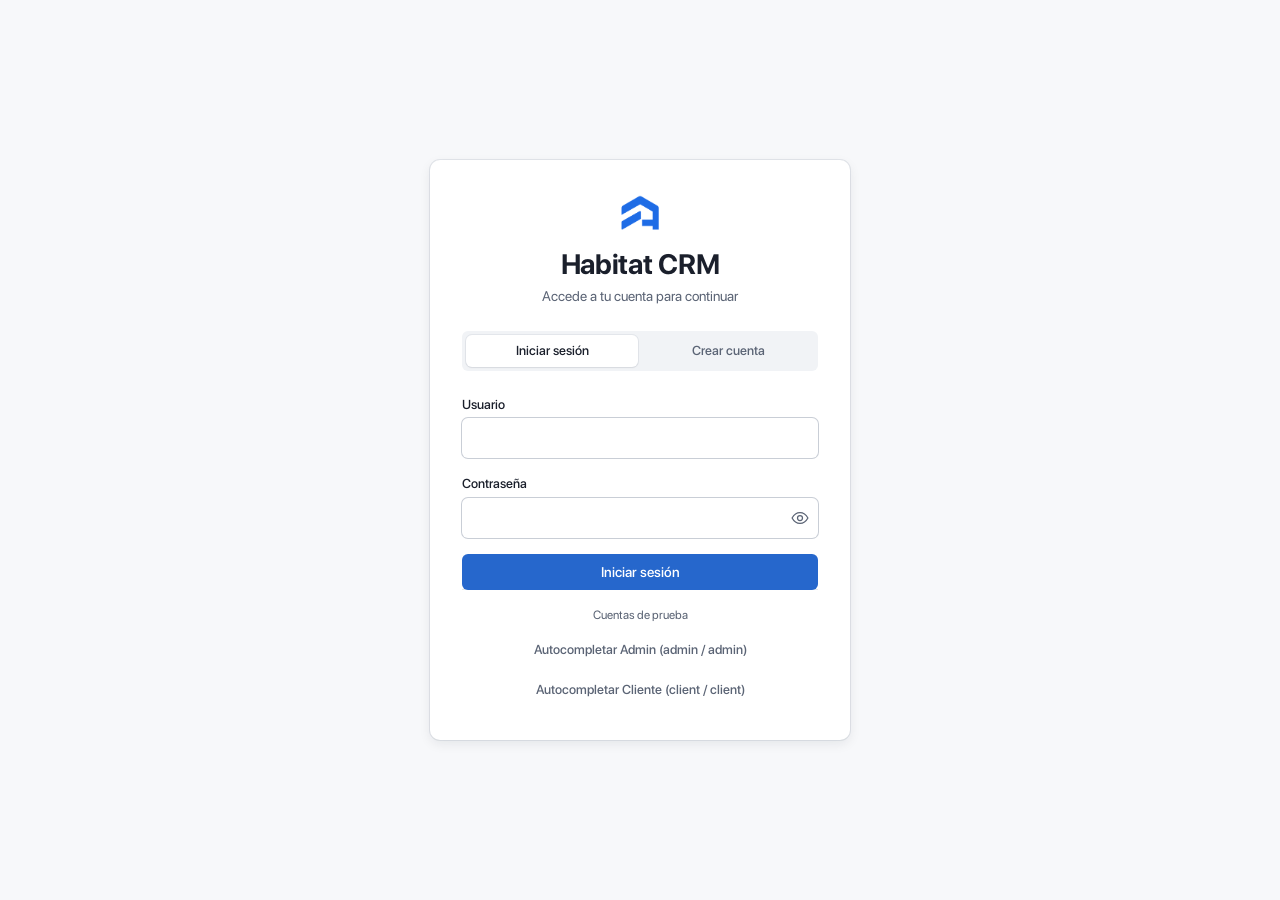
==== index.html @ c94c7318 "Habitat CRM: CRM inmobiliario sin base de datos Aplicación web en HTML, CSS y JavaScript nativos (ES" ====
<!doctype html>
<html lang="es">
<head>
  <meta charset="utf-8">
  <meta name="viewport" content="width=device-width, initial-scale=1, viewport-fit=cover">
  <meta name="description" content="Habitat CRM: catálogo de inmuebles y gestión comercial para la inmobiliaria.">
  <title>Habitat CRM</title>
  <link rel="icon" type="image/png" href="./assets/img/logo.png">
  <link rel="stylesheet" href="./css/variables.css">
  <link rel="stylesheet" href="./css/base.css">
  <link rel="stylesheet" href="./css/components.css">
  <link rel="stylesheet" href="./css/layout.css">
  <script type="module" src="./js/app.js"></script>
</head>
<body>
  <!-- Inline copy of assets/icons/sprite.svg (external <use> references fail on file://). Do not edit here. -->
  <svg class="icon-sprite" aria-hidden="true" focusable="false">
    <!-- SPRITE:START -->
    <symbol id="i-eye" viewBox="0 0 24 24"><path d="M2.5 12S6 5.5 12 5.5 21.5 12 21.5 12 18 18.5 12 18.5 2.5 12 2.5 12Z"/><circle cx="12" cy="12" r="3"/></symbol>
    <symbol id="i-eye-off" viewBox="0 0 24 24"><path d="M10.6 5.6A9.7 9.7 0 0 1 12 5.5c6 0 9.5 6.5 9.5 6.5a17 17 0 0 1-2.7 3.5M6.6 6.6C3.9 8.3 2.5 12 2.5 12s3.5 6.5 9.5 6.5c1.9 0 3.5-.6 4.9-1.5"/><path d="M9.9 9.9a3 3 0 0 0 4.2 4.2"/><path d="M3 3l18 18"/></symbol>
    <symbol id="i-user" viewBox="0 0 24 24"><circle cx="12" cy="8" r="4"/><path d="M4.5 20.5c1.2-3.6 4-5.5 7.5-5.5s6.3 1.9 7.5 5.5"/></symbol>
    <symbol id="i-logout" viewBox="0 0 24 24"><path d="M14 4.5h3.5a2 2 0 0 1 2 2v11a2 2 0 0 1-2 2H14"/><path d="M10 16.5 5.5 12 10 7.5"/><path d="M5.5 12H15"/></symbol>
    <symbol id="i-home" viewBox="0 0 24 24"><path d="M3.5 10.5 12 3.5l8.5 7"/><path d="M5.5 9v11.5h13V9"/><path d="M10 20.5v-6h4v6"/></symbol>
    <symbol id="i-inbox" viewBox="0 0 24 24"><path d="M3.5 13.5 6 5.5h12l2.5 8v5a2 2 0 0 1-2 2h-13a2 2 0 0 1-2-2Z"/><path d="M3.5 13.5H8l1.5 2.5h5l1.5-2.5h4.5"/></symbol>
    <symbol id="i-grid" viewBox="0 0 24 24"><rect x="3.5" y="3.5" width="7" height="7" rx="1.5"/><rect x="13.5" y="3.5" width="7" height="7" rx="1.5"/><rect x="3.5" y="13.5" width="7" height="7" rx="1.5"/><rect x="13.5" y="13.5" width="7" height="7" rx="1.5"/></symbol>
    <symbol id="i-building" viewBox="0 0 24 24"><path d="M4.5 20.5v-15a2 2 0 0 1 2-2h7a2 2 0 0 1 2 2v15"/><path d="M15.5 9.5h2a2 2 0 0 1 2 2v9"/><path d="M3 20.5h18"/><path d="M8 7.5h4M8 11h4M8 14.5h4"/></symbol>
    <symbol id="i-funnel" viewBox="0 0 24 24"><path d="M3.5 4.5h17l-6.5 8v6l-4 2v-8Z"/></symbol>
    <symbol id="i-database" viewBox="0 0 24 24"><ellipse cx="12" cy="5.5" rx="7.5" ry="2.5"/><path d="M4.5 5.5v13c0 1.4 3.4 2.5 7.5 2.5s7.5-1.1 7.5-2.5v-13"/><path d="M4.5 12c0 1.4 3.4 2.5 7.5 2.5s7.5-1.1 7.5-2.5"/></symbol>
    <symbol id="i-search" viewBox="0 0 24 24"><circle cx="11" cy="11" r="6.5"/><path d="m20.5 20.5-4.9-4.9"/></symbol>
    <symbol id="i-close" viewBox="0 0 24 24"><path d="M6 6l12 12M18 6 6 18"/></symbol>
    <symbol id="i-check-circle" viewBox="0 0 24 24"><circle cx="12" cy="12" r="8.5"/><path d="m8.5 12.2 2.4 2.3 4.6-5"/></symbol>
    <symbol id="i-alert-circle" viewBox="0 0 24 24"><circle cx="12" cy="12" r="8.5"/><path d="M12 7.5v5.5"/><path d="M12 16.2v.1"/></symbol>
    <symbol id="i-alert-triangle" viewBox="0 0 24 24"><path d="M10.3 4.3 2.9 17.5a2 2 0 0 0 1.7 3h14.8a2 2 0 0 0 1.7-3L13.7 4.3a2 2 0 0 0-3.4 0Z"/><path d="M12 9.5v4"/><path d="M12 16.8v.1"/></symbol>
    <symbol id="i-info" viewBox="0 0 24 24"><circle cx="12" cy="12" r="8.5"/><path d="M12 11v5"/><path d="M12 7.8v.1"/></symbol>
    <symbol id="i-plus" viewBox="0 0 24 24"><path d="M12 5v14M5 12h14"/></symbol>
    <symbol id="i-edit" viewBox="0 0 24 24"><path d="M15.5 4.5a2.1 2.1 0 0 1 3 3L8 18l-4 1 1-4Z"/><path d="m13.5 6.5 3 3"/></symbol>
    <symbol id="i-trash" viewBox="0 0 24 24"><path d="M4 6.5h16"/><path d="M9 6.5V4.5h6v2"/><path d="M6 6.5l1 13a1.5 1.5 0 0 0 1.5 1.5h7a1.5 1.5 0 0 0 1.5-1.5l1-13"/><path d="M10 10.5v6M14 10.5v6"/></symbol>
    <symbol id="i-more" viewBox="0 0 24 24"><path d="M12 6.2v.1M12 12v.1M12 17.8v.1"/></symbol>
    <symbol id="i-area" viewBox="0 0 24 24"><path d="M4 9V4h5M20 9V4h-5M4 15v5h5M20 15v5h-5"/></symbol>
    <symbol id="i-bed" viewBox="0 0 24 24"><path d="M3 18.5v-12M3 14.5h18v4"/><path d="M21 14.5v-3a2.5 2.5 0 0 0-2.5-2.5H11v5.5"/><circle cx="7" cy="11" r="1.8"/></symbol>
    <symbol id="i-bath" viewBox="0 0 24 24"><path d="M3.5 12h17v2.5a4.5 4.5 0 0 1-4.5 4.5H8a4.5 4.5 0 0 1-4.5-4.5Z"/><path d="M6 12V6a2 2 0 0 1 3.7-1"/><path d="M7 19l-1 1.5M17 19l1 1.5"/></symbol>
    <symbol id="i-car" viewBox="0 0 24 24"><path d="M5 16.5H3.5v-4l2-5a1.5 1.5 0 0 1 1.4-1h10.2a1.5 1.5 0 0 1 1.4 1l2 5v4H19"/><path d="M3.5 12.5h17"/><circle cx="7.5" cy="16.5" r="1.8"/><circle cx="16.5" cy="16.5" r="1.8"/><path d="M9.3 16.5h5.4"/></symbol>
    <symbol id="i-pin" viewBox="0 0 24 24"><path d="M12 21s-6.5-5.6-6.5-11a6.5 6.5 0 0 1 13 0c0 5.4-6.5 11-6.5 11Z"/><circle cx="12" cy="10" r="2.3"/></symbol>
    <symbol id="i-download" viewBox="0 0 24 24"><path d="M12 4v11"/><path d="m7.5 10.5 4.5 4.5 4.5-4.5"/><path d="M4.5 16v2.5a2 2 0 0 0 2 2h11a2 2 0 0 0 2-2V16"/></symbol>
    <symbol id="i-upload" viewBox="0 0 24 24"><path d="M12 15V4"/><path d="M7.5 8.5 12 4l4.5 4.5"/><path d="M4.5 16v2.5a2 2 0 0 0 2 2h11a2 2 0 0 0 2-2V16"/></symbol>
    <symbol id="i-refresh" viewBox="0 0 24 24"><path d="M19.5 12a7.5 7.5 0 1 1-2.2-5.3"/><path d="M19.5 4v4h-4"/></symbol>
    <symbol id="i-chevron-left" viewBox="0 0 24 24"><path d="m14.5 6-6 6 6 6"/></symbol>
    <symbol id="i-chevron-down" viewBox="0 0 24 24"><path d="m6 9.5 6 6 6-6"/></symbol>
    <symbol id="i-heart" viewBox="0 0 24 24"><path d="M12 19.5s-7.5-4.4-7.5-10A4.2 4.2 0 0 1 12 7a4.2 4.2 0 0 1 7.5 2.5c0 5.6-7.5 10-7.5 10Z"/></symbol>
    <symbol id="i-phone" viewBox="0 0 24 24"><path d="M5 4.5h3.5l1.5 4-2 1.5a10 10 0 0 0 6 6l1.5-2 4 1.5V19a1.5 1.5 0 0 1-1.6 1.5A15.5 15.5 0 0 1 3.5 6.1 1.5 1.5 0 0 1 5 4.5Z"/></symbol>
    <symbol id="i-mail" viewBox="0 0 24 24"><rect x="3.5" y="5.5" width="17" height="13" rx="2"/><path d="m4 7 8 6 8-6"/></symbol>
    <symbol id="i-note" viewBox="0 0 24 24"><path d="M6.5 3.5h8l4 4v11a2 2 0 0 1-2 2h-10a2 2 0 0 1-2-2v-13a2 2 0 0 1 2-2Z"/><path d="M14.5 3.5v4h4"/><path d="M8.5 12.5h7M8.5 16h5"/></symbol>
    <symbol id="i-sparkle" viewBox="0 0 24 24"><path d="M12 3.5v4M12 16.5v4M3.5 12h4M16.5 12h4M6 6l2.5 2.5M15.5 15.5 18 18M18 6l-2.5 2.5M8.5 15.5 6 18"/></symbol>
    <!-- SPRITE:END -->
  </svg>

  <!-- Shown only if JavaScript modules could not start (e.g. opened by double-click in Chrome) -->
  <div id="boot-notice" class="boot-notice">
    <section class="card boot-notice__card" aria-labelledby="boot-title">
      <img src="./assets/img/logo.png" alt="" width="48" height="44" class="auth-card__logo">
      <h1 id="boot-title">No pudimos iniciar Habitat CRM</h1>
      <p class="text-muted">Abriste el archivo directamente y tu navegador (Chrome, Edge o Brave) bloquea los módulos de JavaScript en ese modo.</p>
      <p>Para usar la aplicación:</p>
      <ol>
        <li>Abre una terminal en la carpeta del proyecto.</li>
        <li>Ejecuta <code>python3 -m http.server 8000</code></li>
        <li>Entra a <code>http://localhost:8000</code></li>
      </ol>
      <p class="text-sm text-muted">También puedes abrir <code>index.html</code> con Firefox.</p>
    </section>
  </div>
  <noscript>
    <p class="container">Habitat CRM necesita JavaScript activado para funcionar.</p>
  </noscript>

  <div id="toast-region" class="toast-region" aria-live="polite" aria-relevant="additions"></div>

  <!-- ===================================================== LOGIN -->
  <main id="view-login" class="view view-login" hidden>
    <section class="card auth-card" aria-labelledby="login-title">
      <header class="auth-card__header">
        <img src="./assets/img/logo.png" alt="" width="48" height="44" class="auth-card__logo">
        <div>
          <h1 id="login-title" class="page__title" tabindex="-1">Habitat CRM</h1>
          <p class="page__subtitle">Accede a tu cuenta para continuar</p>
        </div>
      </header>

      <div class="tabs" role="tablist" aria-label="Acceso">
        <button type="button" class="tab" role="tab" id="tab-login" aria-controls="panel-login" aria-selected="true">Iniciar sesión</button>
        <button type="button" class="tab" role="tab" id="tab-register" aria-controls="panel-register" aria-selected="false" tabindex="-1">Crear cuenta</button>
      </div>

      <div id="panel-login" role="tabpanel" aria-labelledby="tab-login">
        <form id="login-form" class="auth-form" novalidate>
          <div id="login-error" class="alert alert--danger" role="alert"></div>
          <div class="field">
            <label class="field__label" for="login-username">Usuario</label>
            <input class="field__control" id="login-username" name="username" type="text" autocomplete="username" autocapitalize="none" spellcheck="false" aria-describedby="login-username-error">
            <span class="field__error" id="login-username-error"></span>
          </div>
          <div class="field">
            <label class="field__label" for="login-password">Contraseña</label>
            <div class="field__affix field__affix--suffix">
              <input class="field__control" id="login-password" name="password" type="password" autocomplete="current-password" aria-describedby="login-password-error">
              <span class="field__suffix">
                <button type="button" class="btn btn--ghost btn--icon" id="toggle-password" aria-label="Mostrar contraseña" aria-pressed="false" aria-controls="login-password">
                  <svg class="icon" aria-hidden="true"><use href="#i-eye"></use></svg>
                </button>
              </span>
            </div>
            <span class="field__error" id="login-password-error"></span>
          </div>
          <button type="submit" class="btn btn--primary btn--block">Iniciar sesión</button>
        </form>

        <div class="auth-demo">
          <p class="auth-demo__label">Cuentas de prueba</p>
          <div class="auth-demo__buttons">
            <button type="button" class="btn btn--ghost" data-demo-user="admin">Autocompletar Admin (admin / admin)</button>
            <button type="button" class="btn btn--ghost" data-demo-user="client">Autocompletar Cliente (client / client)</button>
          </div>
        </div>
      </div>

      <div id="panel-register" role="tabpanel" aria-labelledby="tab-register" hidden>
        <form id="register-form" class="auth-form" novalidate>
          <div id="register-error" class="alert alert--danger" role="alert"></div>
          <div class="field">
            <label class="field__label" for="register-name">Nombre completo</label>
            <input class="field__control" id="register-name" name="name" type="text" autocomplete="name" aria-describedby="register-name-error">
            <span class="field__error" id="register-name-error"></span>
          </div>
          <div class="field">
            <label class="field__label" for="register-username">Usuario</label>
            <input class="field__control" id="register-username" name="username" type="text" autocomplete="username" autocapitalize="none" spellcheck="false" aria-describedby="register-username-help register-username-error">
            <span class="field__help" id="register-username-help">Letras, números, punto o guion. Lo usarás para entrar.</span>
            <span class="field__error" id="register-username-error"></span>
          </div>
          <div class="field">
            <label class="field__label" for="register-email">Correo electrónico</label>
            <input class="field__control" id="register-email" name="email" type="email" autocomplete="email" inputmode="email" aria-describedby="register-email-error">
            <span class="field__error" id="register-email-error"></span>
          </div>
          <div class="field">
            <label class="field__label" for="register-phone">Teléfono <span class="field__optional">(opcional)</span></label>
            <input class="field__control" id="register-phone" name="phone" type="tel" autocomplete="tel" inputmode="tel" aria-describedby="register-phone-error">
            <span class="field__error" id="register-phone-error"></span>
          </div>
          <div class="form-grid form-grid--2">
            <div class="field">
              <label class="field__label" for="register-password">Contraseña</label>
              <input class="field__control" id="register-password" name="password" type="password" autocomplete="new-password" aria-describedby="register-password-error">
              <span class="field__error" id="register-password-error"></span>
            </div>
            <div class="field">
              <label class="field__label" for="register-confirm">Confirmar contraseña</label>
              <input class="field__control" id="register-confirm" name="confirmPassword" type="password" autocomplete="new-password" aria-describedby="register-confirm-error">
              <span class="field__error" id="register-confirm-error"></span>
            </div>
          </div>
          <button type="submit" class="btn btn--primary btn--block">Crear cuenta</button>
        </form>
      </div>
    </section>
  </main>

  <!-- ===================================================== CLIENT -->
  <div id="view-client" class="view has-bottom-nav has-bottom-nav--client" hidden>
    <header class="app-header">
      <div class="container app-header__inner">
        <a class="brand" href="#/catalogo" aria-label="Habitat CRM, ir al catálogo">
          <img src="./assets/img/logo.png" alt="" width="28" height="26" class="brand__logo">
          <span>Habitat CRM</span>
        </a>
        <nav class="nav-links" aria-label="Principal">
          <a class="nav-link" href="#/catalogo" data-route="catalogo">
            <svg class="icon" aria-hidden="true"><use href="#i-home"></use></svg>Catálogo
          </a>
          <a class="nav-link" href="#/consultas" data-route="consultas">
            <svg class="icon" aria-hidden="true"><use href="#i-inbox"></use></svg>Mis consultas
          </a>
        </nav>
        <span class="app-header__spacer"></span>
        <div class="user-chip">
          <span class="avatar" data-bind="user-avatar" aria-hidden="true"></span>
          <span class="user-chip__text">
            <span class="user-chip__name" data-bind="user-name"></span>
            <span class="user-chip__role" data-bind="user-role"></span>
          </span>
        </div>
        <button type="button" class="btn btn--secondary btn--icon logout-btn" data-action="logout" aria-label="Cerrar sesión">
          <svg class="icon" aria-hidden="true"><use href="#i-logout"></use></svg>
          <span class="logout-btn__label">Cerrar sesión</span>
        </button>
      </div>
    </header>

    <main class="container">
      <section class="page" data-section="catalogo" aria-labelledby="client-catalog-title">
        <header class="page__header">
          <div>
            <h1 id="client-catalog-title" class="page__title" tabindex="-1">Encuentra tu próximo hogar</h1>
            <p class="page__subtitle">Casas, apartamentos y locales en venta y arriendo</p>
          </div>
        </header>
        <div id="client-catalog-root"></div>
      </section>
      <section class="page" data-section="consultas" aria-labelledby="client-inquiries-title" hidden>
        <header class="page__header">
          <div>
            <h1 id="client-inquiries-title" class="page__title" tabindex="-1">Mis consultas</h1>
            <p class="page__subtitle">Inmuebles por los que preguntaste y su estado</p>
          </div>
        </header>
        <div id="client-inquiries-root"></div>
      </section>
    </main>

    <nav class="bottom-nav bottom-nav--client" aria-label="Principal (móvil)">
      <a class="bottom-nav__link" href="#/catalogo" data-route="catalogo">
        <svg class="icon" aria-hidden="true"><use href="#i-home"></use></svg>Catálogo
      </a>
      <a class="bottom-nav__link" href="#/consultas" data-route="consultas">
        <svg class="icon" aria-hidden="true"><use href="#i-inbox"></use></svg>Mis consultas
      </a>
    </nav>
  </div>

  <!-- ===================================================== ADVISOR / ADMIN -->
  <div id="view-admin" class="view admin-layout" hidden>
    <aside class="sidebar" aria-label="Menú del asesor">
      <a class="brand" href="#/resumen">
        <img src="./assets/img/logo.png" alt="" width="28" height="26" class="brand__logo">
        <span>Habitat CRM</span>
      </a>
      <nav class="sidebar__nav" aria-label="Principal">
        <a class="nav-link" href="#/resumen" data-route="resumen"><svg class="icon" aria-hidden="true"><use href="#i-grid"></use></svg>Resumen</a>
        <a class="nav-link" href="#/propiedades" data-route="propiedades"><svg class="icon" aria-hidden="true"><use href="#i-building"></use></svg>Propiedades</a>
        <a class="nav-link" href="#/leads" data-route="leads"><svg class="icon" aria-hidden="true"><use href="#i-funnel"></use></svg>Leads</a>
        <a class="nav-link" href="#/datos" data-route="datos"><svg class="icon" aria-hidden="true"><use href="#i-database"></use></svg>Datos</a>
      </nav>
      <div class="sidebar__footer">
        <div class="user-chip">
          <span class="avatar" data-bind="user-avatar" aria-hidden="true"></span>
          <span class="user-chip__text">
            <span class="user-chip__name" data-bind="user-name"></span>
            <span class="user-chip__role" data-bind="user-role"></span>
          </span>
        </div>
        <button type="button" class="btn btn--ghost logout-btn" data-action="logout">
          <svg class="icon" aria-hidden="true"><use href="#i-logout"></use></svg>
          <span class="logout-btn__label">Cerrar sesión</span>
        </button>
      </div>
    </aside>

    <div class="has-bottom-nav">
      <header class="app-header app-header--mobile">
        <div class="container app-header__inner">
          <a class="brand" href="#/resumen">
            <img src="./assets/img/logo.png" alt="" width="28" height="26" class="brand__logo">
            <span>Habitat CRM</span>
          </a>
          <span class="app-header__spacer"></span>
          <div class="user-chip">
            <span class="avatar" data-bind="user-avatar" aria-hidden="true"></span>
            <span class="user-chip__text">
              <span class="user-chip__name" data-bind="user-name"></span>
              <span class="user-chip__role" data-bind="user-role"></span>
            </span>
          </div>
          <button type="button" class="btn btn--secondary btn--icon logout-btn" data-action="logout" aria-label="Cerrar sesión">
            <svg class="icon" aria-hidden="true"><use href="#i-logout"></use></svg>
            <span class="logout-btn__label">Cerrar sesión</span>
          </button>
        </div>
      </header>

      <main class="container">
        <section class="page" data-section="resumen" aria-labelledby="admin-summary-title">
          <header class="page__header">
            <div>
              <h1 id="admin-summary-title" class="page__title" tabindex="-1">Resumen</h1>
              <p class="page__subtitle">Indicadores calculados con los datos actuales</p>
            </div>
          </header>
          <div id="admin-summary-root"></div>
        </section>
        <section class="page" data-section="propiedades" aria-labelledby="admin-properties-title" hidden>
          <header class="page__header">
            <div>
              <h1 id="admin-properties-title" class="page__title" tabindex="-1">Propiedades</h1>
              <p class="page__subtitle">Inventario publicado en el catálogo</p>
            </div>
          </header>
          <div id="admin-properties-root"></div>
        </section>
        <section class="page" data-section="leads" aria-labelledby="admin-leads-title" hidden>
          <header class="page__header">
            <div>
              <h1 id="admin-leads-title" class="page__title" tabindex="-1">Leads</h1>
              <p class="page__subtitle">Embudo comercial por etapa</p>
            </div>
          </header>
          <div id="admin-leads-root"></div>
        </section>
        <section class="page" data-section="datos" aria-labelledby="admin-data-title" hidden>
          <header class="page__header">
            <div>
              <h1 id="admin-data-title" class="page__title" tabindex="-1">Datos</h1>
              <p class="page__subtitle">Respaldo, importación y restauración de la información</p>
            </div>
          </header>
          <div id="admin-data-root"></div>
        </section>
      </main>

      <nav class="bottom-nav" aria-label="Principal (móvil)">
        <a class="bottom-nav__link" href="#/resumen" data-route="resumen"><svg class="icon" aria-hidden="true"><use href="#i-grid"></use></svg>Resumen</a>
        <a class="bottom-nav__link" href="#/propiedades" data-route="propiedades"><svg class="icon" aria-hidden="true"><use href="#i-building"></use></svg>Propiedades</a>
        <a class="bottom-nav__link" href="#/leads" data-route="leads"><svg class="icon" aria-hidden="true"><use href="#i-funnel"></use></svg>Leads</a>
        <a class="bottom-nav__link" href="#/datos" data-route="datos"><svg class="icon" aria-hidden="true"><use href="#i-database"></use></svg>Datos</a>
      </nav>
    </div>
  </div>
</body>
</html>
---- css/variables.css ----
/* ==========================================================================
   Habitat CRM — Design tokens (Spec §9.3)
   The ONLY file allowed to declare literal colors, radii, shadows, durations.
   Adjustments agreed with the product owner:
   - Accent taken from the Habitat logo blue (#2667CC) instead of indigo.
   - Base text size is 14px across all views (form fields 16px on mobile only).
   - Font family: SF Pro Display (self-hosted) with system-ui fallback.
   - Light theme only (no dark mode).
   ========================================================================== */

:root {
  /* Brand: a single accent (Habitat logo blue) */
  --color-accent: #2667cc;
  --color-accent-hover: #1f56ad;
  --color-accent-soft: #eaf1fc;      /* soft backgrounds, selection, focus */
  --color-on-accent: #ffffff;        /* text/icons on accent or danger fills */

  /* Neutrals */
  --color-bg: #f7f8fa;               /* app background */
  --color-surface: #ffffff;          /* cards, modals */
  --color-surface-muted: #f1f3f6;    /* table headers, row hover */
  --color-border: #e3e6eb;
  --color-border-strong: #c9ced6;    /* form control borders (>= 3:1 not required for borders, aids clarity) */
  --color-text: #1a1f2b;
  --color-text-muted: #5b6475;       /* >= 4.5:1 on --color-surface (5.96:1) */
  --color-text-faint: #8a93a3;       /* 3.1:1 — decorative icons only, never body text */
  --color-neutral: #4a5263;          /* neutral badge text (closed_lost) */
  --color-neutral-bg: #eef0f3;
  --color-skeleton: #e9ecf0;
  --color-backdrop: rgba(16, 24, 40, 0.32);

  /* Semantic (property and lead states) */
  --color-success: #0e7a4b;  --color-success-bg: #e6f6ee;   /* Available, Closed won */
  --color-warning: #9a5b00;  --color-warning-bg: #fff4dc;   /* Negotiation */
  --color-danger:  #b42318;  --color-danger-bg:  #fdeceb;   /* Sold / errors */
  --color-danger-hover: #912018;
  --color-info:    #1d5fd0;  --color-info-bg:    #e8f0fe;   /* New, Contacted */

  /* Typography */
  --font-sans: "SF Pro Display", system-ui, -apple-system, "Segoe UI", sans-serif;
  --font-mono: ui-monospace, "SF Mono", Menlo, Consolas, monospace;
  --text-xs: 12px;  --text-sm: 13px;  --text-base: 14px;
  --text-md: 16px;  --text-lg: 20px;  --text-xl: 28px;
  --text-field-mobile: 16px;         /* form fields on mobile: prevents iOS zoom on focus (Spec §9.5) */
  --weight-regular: 400;
  --weight-medium: 500;
  --weight-strong: 700;              /* SF Pro Display ships no upright Semibold */
  --leading-body: 1.5;
  --leading-tight: 1.2;
  --tracking-tight: -0.01em;

  /* Spacing (multiples of 4px) */
  --space-1: 4px;  --space-2: 8px;   --space-3: 12px;  --space-4: 16px;
  --space-5: 24px; --space-6: 32px;  --space-7: 48px;

  /* Control sizes */
  --control-h: 44px;                 /* mobile-first: 44px touch target */
  --control-h-desktop: 36px;
  --control-h-sm: 32px;              /* buttons inside tables */
  --field-h: 44px;
  --field-h-desktop: 40px;
  --icon-sm: 16px;
  --icon-md: 20px;
  --dot-size: 6px;
  --bottom-nav-h: 56px;

  /* Radii */
  --radius-none: 0;
  --radius-sm: 6px;   /* buttons, inputs, badges */
  --radius-md: 10px;  /* cards */
  --radius-lg: 14px;  /* modals */
  --radius-full: 999px;

  /* Shadows (the "border" is a 1px shadow) */
  --shadow-border: 0 0 0 1px var(--color-border);
  --shadow-field: 0 0 0 1px var(--color-border-strong);
  --shadow-field-error: 0 0 0 1px var(--color-danger);
  --shadow-sm: 0 1px 2px rgba(16, 24, 40, .06), 0 0 0 1px var(--color-border);
  --shadow-md: 0 4px 12px rgba(16, 24, 40, .08), 0 0 0 1px var(--color-border);
  --shadow-lg: 0 16px 40px rgba(16, 24, 40, .16);
  --focus-ring: 0 0 0 2px var(--color-surface), 0 0 0 4px var(--color-accent);
  --focus-ring-error: 0 0 0 2px var(--color-surface), 0 0 0 4px var(--color-danger);
  --focus-ring-inset: inset 0 0 0 2px var(--color-accent);
  --shadow-divider-bottom: 0 1px 0 var(--color-border);
  --shadow-divider-top: 0 -1px 0 var(--color-border);
  --shadow-divider-right: 1px 0 0 var(--color-border);

  /* Motion */
  --ease-out: cubic-bezier(0.23, 1, 0.32, 1);
  --ease-in-out: cubic-bezier(0.77, 0, 0.175, 1);
  --duration-press: 120ms;   /* press feedback */
  --duration-fast: 160ms;    /* hover, tooltips, chat-like inserts */
  --duration-base: 220ms;    /* menus, dropdowns */
  --duration-modal: 280ms;   /* modals and panels */
  --duration-exit: 180ms;    /* exits are faster than entries */
  --duration-spin: 700ms;    /* continuous spinner rotation (linear) */
  --duration-pulse: 1400ms;  /* continuous skeleton pulse */
  --stagger-step: 40ms;      /* first catalog load: delay between cards (max 8) */
  --delay-boot-notice: 1200ms; /* boot notice only appears if the app failed to start */

  /* Layers */
  --z-nav: 100;  --z-modal: 1000;  --z-toast: 1100;
}
---- css/base.css ----
/* ==========================================================================
   Habitat CRM — Base: fonts, reset, typography, focus, utilities, motion
   ========================================================================== */

@font-face {
  font-family: "SF Pro Display";
  src: url("../assets/fonts/sf-pro-display-regular.woff") format("woff");
  font-weight: 400;
  font-style: normal;
  font-display: swap;
}

@font-face {
  font-family: "SF Pro Display";
  src: url("../assets/fonts/sf-pro-display-medium.woff") format("woff");
  font-weight: 500;
  font-style: normal;
  font-display: swap;
}

@font-face {
  font-family: "SF Pro Display";
  src: url("../assets/fonts/sf-pro-display-bold.woff") format("woff");
  font-weight: 600 700;
  font-style: normal;
  font-display: swap;
}

/* ---- Reset ---- */
*,
*::before,
*::after {
  box-sizing: border-box;
}

* {
  margin: 0;
}

html {
  -webkit-text-size-adjust: 100%;
  text-size-adjust: 100%;
}

body {
  min-height: 100dvh;
  font-family: var(--font-sans);
  font-size: var(--text-base);
  font-weight: var(--weight-regular);
  line-height: var(--leading-body);
  color: var(--color-text);
  background-color: var(--color-bg);
  -webkit-font-smoothing: antialiased;
  -moz-osx-font-smoothing: grayscale;
}

img,
svg,
picture {
  display: block;
  max-width: 100%;
}

input,
button,
select,
textarea {
  font: inherit;
  color: inherit;
}

button {
  cursor: pointer;
  background: none;
  border: 0;
  padding: 0;
}

a {
  color: var(--color-accent);
  text-decoration-thickness: 1px;
  text-underline-offset: 2px;
}

ul[role="list"],
ol[role="list"] {
  list-style: none;
  padding: 0;
}

[hidden] {
  display: none !important;
}

/* ---- Typography ---- */
h1,
h2,
h3,
h4 {
  line-height: var(--leading-tight);
  font-weight: var(--weight-strong);
  letter-spacing: var(--tracking-tight);
  text-wrap: balance;
}

h1 { font-size: var(--text-lg); }
h2 { font-size: var(--text-md); }
h3 { font-size: var(--text-base); }

p {
  text-wrap: pretty;
}

.text-muted { color: var(--color-text-muted); }
.text-sm { font-size: var(--text-sm); }
.text-xs { font-size: var(--text-xs); }
.tabular { font-variant-numeric: tabular-nums; }
.prose { max-width: 68ch; }

@media (min-width: 1024px) {
  h1 { font-size: var(--text-xl); }
}

/* ---- Focus: always visible for keyboard users ---- */
:focus {
  outline: none;
}

:focus-visible {
  outline: none;
  box-shadow: var(--focus-ring);
}

::selection {
  background-color: var(--color-accent-soft);
  color: var(--color-text);
}

/* ---- Utilities ---- */
.visually-hidden {
  position: absolute !important;
  width: 1px;
  height: 1px;
  padding: 0;
  margin: -1px;
  overflow: hidden;
  clip: rect(0 0 0 0);
  white-space: nowrap;
  border: 0;
}

.icon {
  width: var(--icon-md);
  height: var(--icon-md);
  flex-shrink: 0;
  fill: none;
  stroke: currentColor;
  stroke-width: 1.5;
  stroke-linecap: round;
  stroke-linejoin: round;
}

.icon--sm {
  width: var(--icon-sm);
  height: var(--icon-sm);
}

/* ---- Reduced motion: drop movement and scale, keep short fades ---- */
@media (prefers-reduced-motion: reduce) {
  *,
  *::before,
  *::after {
    animation-duration: 0.01ms !important;
    animation-iteration-count: 1 !important;
    transition-duration: 0.01ms !important;
    scroll-behavior: auto !important;
  }

  [data-motion="fade"] {
    transition-property: opacity !important;
    transition-duration: var(--duration-fast) !important;
    transform: none !important;
  }

  /* No scale on press, no lift on hover */
  :active,
  :hover {
    transform: none !important;
  }
}
---- css/components.css ----
/* ==========================================================================
   Habitat CRM — Components (Spec §9.5)
   Each component is implemented once, with all of its states.
   ========================================================================== */

/* --------------------------------------------------------------------------
   Buttons: .btn + .btn--primary | --secondary | --ghost | --danger
   States: hover (fine pointer only), focus-visible, active, disabled, .is-loading
   -------------------------------------------------------------------------- */
.btn {
  position: relative;
  display: inline-flex;
  align-items: center;
  justify-content: center;
  gap: var(--space-2);
  min-height: var(--control-h);
  padding: 0 var(--space-4);
  border-radius: var(--radius-sm);
  font-size: var(--text-base);
  font-weight: var(--weight-medium);
  line-height: 1;
  white-space: nowrap;
  text-decoration: none;
  user-select: none;
  -webkit-tap-highlight-color: transparent;
  transition:
    transform var(--duration-press) var(--ease-out),
    background-color var(--duration-fast) var(--ease-out),
    box-shadow var(--duration-fast) var(--ease-out),
    color var(--duration-fast) var(--ease-out);
}

.btn:active:not(:disabled) {
  transform: scale(0.97);
}

.btn:focus-visible {
  box-shadow: var(--focus-ring);
}

.btn:disabled,
.btn[aria-disabled="true"] {
  opacity: 0.5;
  cursor: not-allowed;
  pointer-events: none;
}

.btn--primary {
  background-color: var(--color-accent);
  color: var(--color-on-accent);
}

.btn--secondary {
  background-color: var(--color-surface);
  color: var(--color-text);
  box-shadow: var(--shadow-border);
}

.btn--ghost {
  background-color: transparent;
  color: var(--color-text-muted);
}

.btn--danger {
  background-color: var(--color-danger);
  color: var(--color-on-accent);
}

@media (hover: hover) and (pointer: fine) {
  .btn--primary:hover { background-color: var(--color-accent-hover); }
  .btn--secondary:hover { background-color: var(--color-surface-muted); }
  .btn--ghost:hover { background-color: var(--color-surface-muted); color: var(--color-text); }
  .btn--danger:hover { background-color: var(--color-danger-hover); }
}

/* Size and shape modifiers */
.btn--block { width: 100%; }

.btn--icon {
  width: var(--control-h);
  padding: 0;
}

@media (min-width: 640px) {
  .btn { min-height: var(--control-h-desktop); }
  .btn--icon { width: var(--control-h-desktop); }
  .btn--sm { min-height: var(--control-h-sm); padding: 0 var(--space-3); font-size: var(--text-sm); }
  .btn--sm.btn--icon { width: var(--control-h-sm); padding: 0; }
}

/* Loading: spinner on the left, label kept so the width never changes */
.btn.is-loading {
  pointer-events: none;
  cursor: progress;
}

.btn.is-loading::before {
  content: "";
  width: var(--icon-sm);
  height: var(--icon-sm);
  border: 2px solid currentColor;
  border-right-color: transparent;
  border-radius: var(--radius-full);
  animation: btn-spin var(--duration-spin) linear infinite;
}

.btn.is-loading > .icon {
  display: none;
}

@keyframes btn-spin {
  to { transform: rotate(360deg); }
}

/* --------------------------------------------------------------------------
   Form fields: .field > .field__label + control + .field__help / .field__error
   -------------------------------------------------------------------------- */
.field {
  display: grid;
  gap: var(--space-1);
  min-width: 0;
}

.field__label {
  font-size: var(--text-sm);
  font-weight: var(--weight-medium);
  color: var(--color-text);
}

.field__optional {
  font-weight: var(--weight-regular);
  color: var(--color-text-muted);
}

.field__control {
  width: 100%;
  min-height: var(--field-h);
  padding: 0 var(--space-3);
  border: 0;
  border-radius: var(--radius-sm);
  background-color: var(--color-surface);
  box-shadow: var(--shadow-field);
  font-size: var(--text-field-mobile); /* 16px on mobile: prevents iOS zoom on focus */
  color: var(--color-text);
  appearance: none;
  transition: box-shadow var(--duration-fast) var(--ease-out);
}

.field__control::placeholder {
  color: var(--color-text-muted);
}

.field__control:focus,
.field__control:focus-visible {
  box-shadow: var(--focus-ring);
}

.field__control[aria-invalid="true"] {
  box-shadow: var(--shadow-field-error);
}

.field__control[aria-invalid="true"]:focus {
  box-shadow: var(--focus-ring-error);
}

.field__control:disabled {
  background-color: var(--color-surface-muted);
  color: var(--color-text-muted);
  cursor: not-allowed;
}

textarea.field__control {
  min-height: calc(var(--field-h) * 2.5);
  padding: var(--space-2) var(--space-3);
  line-height: var(--leading-body);
  resize: vertical;
}

@media (min-width: 640px) {
  .field__control { min-height: var(--field-h-desktop); font-size: var(--text-base); }
}

.field__help,
.field__error {
  font-size: var(--text-sm);
  line-height: var(--leading-tight);
}

.field__help { color: var(--color-text-muted); }

.field__error {
  display: flex;
  align-items: center;
  gap: var(--space-1);
  color: var(--color-danger);
}

.field__error:empty { display: none; }

/* Affix wrapper: prefix ($) or trailing button (show/hide password) */
.field__affix {
  position: relative;
  display: flex;
  align-items: center;
}

.field__prefix {
  position: absolute;
  left: var(--space-3);
  color: var(--color-text-muted);
  pointer-events: none;
}

.field__affix--prefix .field__control { padding-left: var(--space-6); }
.field__affix--suffix .field__control { padding-right: var(--control-h); }

.field__suffix {
  position: absolute;
  right: 0;
  top: 0;
  bottom: 0;
}

.field__suffix .btn--icon {
  height: 100%;
  border-radius: var(--radius-sm);
}

/* Select with a CSS-drawn chevron (no image, no literal colors) */
.field__select {
  position: relative;
}

.field__select .field__control {
  padding-right: var(--space-6);
  cursor: pointer;
}

.field__select::after {
  content: "";
  position: absolute;
  right: var(--space-4);
  top: 50%;
  width: var(--space-2);
  height: var(--space-2);
  border-right: 1.5px solid var(--color-text-muted);
  border-bottom: 1.5px solid var(--color-text-muted);
  transform: translateY(-75%) rotate(45deg);
  pointer-events: none;
}

/* --------------------------------------------------------------------------
   Badges: pill + 6px dot + text (state is never conveyed by color alone)
   -------------------------------------------------------------------------- */
.badge {
  display: inline-flex;
  align-items: center;
  gap: var(--space-2);
  padding: 2px var(--space-2);
  border-radius: var(--radius-full);
  font-size: var(--text-xs);
  font-weight: var(--weight-medium);
  line-height: var(--leading-body);
  white-space: nowrap;
  color: var(--color-neutral);
  background-color: var(--color-neutral-bg);
}

.badge::before {
  content: "";
  width: var(--dot-size);
  height: var(--dot-size);
  border-radius: var(--radius-full);
  background-color: currentColor;
}

.badge--plain::before { display: none; }

.badge--success { color: var(--color-success); background-color: var(--color-success-bg); }
.badge--warning { color: var(--color-warning); background-color: var(--color-warning-bg); }
.badge--danger  { color: var(--color-danger);  background-color: var(--color-danger-bg); }
.badge--info    { color: var(--color-info);    background-color: var(--color-info-bg); }
.badge--neutral { color: var(--color-neutral); background-color: var(--color-neutral-bg); }

/* Counter pill (e.g. new leads in the sidebar) */
.badge--count {
  min-width: var(--icon-md);
  justify-content: center;
  padding: 0 var(--space-2);
  color: var(--color-on-accent);
  background-color: var(--color-accent);
  font-variant-numeric: tabular-nums;
}

.badge--count::before { display: none; }

/* --------------------------------------------------------------------------
   Card (generic surface)
   -------------------------------------------------------------------------- */
.card {
  background-color: var(--color-surface);
  border-radius: var(--radius-md);
  box-shadow: var(--shadow-sm);
}

/* --------------------------------------------------------------------------
   Inline alert (form-level messages, e.g. wrong credentials)
   -------------------------------------------------------------------------- */
.alert {
  display: flex;
  align-items: flex-start;
  gap: var(--space-2);
  padding: var(--space-3);
  border-radius: var(--radius-sm);
  font-size: var(--text-sm);
  line-height: var(--leading-tight);
}

.alert--danger {
  color: var(--color-danger);
  background-color: var(--color-danger-bg);
}

.alert--info {
  color: var(--color-info);
  background-color: var(--color-info-bg);
}

.alert:empty { display: none; }

/* --------------------------------------------------------------------------
   Tabs (no animation: switching tabs is a frequent action)
   -------------------------------------------------------------------------- */
.tabs {
  display: flex;
  gap: var(--space-1);
  padding: var(--space-1);
  border-radius: var(--radius-sm);
  background-color: var(--color-surface-muted);
}

.tab {
  flex: 1;
  min-height: var(--control-h);
  padding: 0 var(--space-3);
  border-radius: var(--radius-sm);
  font-size: var(--text-sm);
  font-weight: var(--weight-medium);
  color: var(--color-text-muted);
  transition: transform var(--duration-press) var(--ease-out);
}

.tab:active { transform: scale(0.97); }

.tab[aria-selected="true"] {
  color: var(--color-text);
  background-color: var(--color-surface);
  box-shadow: var(--shadow-sm);
}

.tab:focus-visible { box-shadow: var(--focus-ring); }

@media (min-width: 640px) {
  .tab { min-height: var(--control-h-sm); }
}

@media (hover: hover) and (pointer: fine) {
  .tab:not([aria-selected="true"]):hover { color: var(--color-text); }
}

/* --------------------------------------------------------------------------
   Avatar (initials)
   -------------------------------------------------------------------------- */
.avatar {
  display: inline-grid;
  place-items: center;
  width: var(--control-h-desktop);
  height: var(--control-h-desktop);
  flex-shrink: 0;
  border-radius: var(--radius-full);
  font-size: var(--text-sm);
  font-weight: var(--weight-medium);
  color: var(--color-accent-hover);
  background-color: var(--color-accent-soft);
}

/* --------------------------------------------------------------------------
   Empty / error state
   -------------------------------------------------------------------------- */
.empty-state {
  display: grid;
  justify-items: center;
  gap: var(--space-3);
  padding: var(--space-7) var(--space-4);
  text-align: center;
}

.empty-state__icon {
  width: var(--space-7);
  height: var(--space-7);
  color: var(--color-text-faint);
  stroke-width: 1.25;
}

.empty-state__title {
  font-size: var(--text-md);
}

.empty-state__text {
  max-width: 44ch;
  color: var(--color-text-muted);
}

.empty-state .btn { margin-top: var(--space-2); }

/* --------------------------------------------------------------------------
   Skeleton (loading placeholder with a soft pulse)
   -------------------------------------------------------------------------- */
.skeleton {
  border-radius: var(--radius-sm);
  background-color: var(--color-skeleton);
  animation: skeleton-pulse var(--duration-pulse) var(--ease-in-out) infinite;
}

@keyframes skeleton-pulse {
  50% { opacity: 0.5; }
}

/* --------------------------------------------------------------------------
   Toasts (bottom-right; centered on mobile). Enter: opacity + translateY via
   transitions driven by [data-state] so rapid toasts can be interrupted.
   -------------------------------------------------------------------------- */
.toast-region {
  position: fixed;
  z-index: var(--z-toast);
  left: var(--space-4);
  right: var(--space-4);
  bottom: calc(var(--space-4) + env(safe-area-inset-bottom));
  display: flex;
  flex-direction: column;
  align-items: center;
  gap: var(--space-2);
  pointer-events: none;
}

.toast {
  display: flex;
  align-items: flex-start;
  gap: var(--space-3);
  width: 100%;
  max-width: 400px;
  padding: var(--space-3) var(--space-2) var(--space-3) var(--space-4);
  border-radius: var(--radius-md);
  background-color: var(--color-surface);
  box-shadow: var(--shadow-lg), var(--shadow-border);
  font-size: var(--text-sm);
  pointer-events: auto;
  opacity: 1;
  transform: translateY(0);
  transition:
    opacity var(--duration-modal) var(--ease-out),
    transform var(--duration-modal) var(--ease-out);
}

.toast[data-state="entering"] {
  opacity: 0;
  transform: translateY(100%);
}

.toast[data-state="leaving"] {
  opacity: 0;
  transform: translateY(var(--space-2));
  transition-duration: var(--duration-exit);
}

.toast__icon { margin-top: 1px; }
.toast--success .toast__icon { color: var(--color-success); }
.toast--error .toast__icon { color: var(--color-danger); }
.toast--warning .toast__icon { color: var(--color-warning); }
.toast--info .toast__icon { color: var(--color-accent); }

.toast__message {
  flex: 1;
  padding-top: 1px;
  color: var(--color-text);
}

.toast__close {
  margin: calc(var(--space-2) * -1) 0;
}

@media (min-width: 640px) {
  .toast-region {
    left: auto;
    right: calc(var(--space-5) + env(safe-area-inset-right));
    bottom: calc(var(--space-5) + env(safe-area-inset-bottom));
    align-items: flex-end;
  }
}

/* --------------------------------------------------------------------------
   Small select / input variant (inside tables and cards)
   -------------------------------------------------------------------------- */
@media (min-width: 640px) {
  .field__control--sm {
    min-height: var(--control-h-sm);
    font-size: var(--text-sm);
  }
  .field__select--sm .field__control { padding-right: var(--space-5); }
  .field__select--sm::after { right: var(--space-3); }
}

/* Visible text link styled as a quiet action */
.link-btn {
  display: inline-flex;
  align-items: center;
  gap: var(--space-1);
  font-weight: var(--weight-medium);
  color: var(--color-accent);
  text-decoration: none;
  border-radius: var(--radius-sm);
}

@media (hover: hover) and (pointer: fine) {
  .link-btn:hover { text-decoration: underline; }
}

/* --------------------------------------------------------------------------
   Modal (<dialog> + showModal): centered, opacity + scale(0.96) entrance
   -------------------------------------------------------------------------- */
.modal {
  width: min(96vw, 640px);
  max-width: 640px;
  max-height: min(90dvh, 900px);
  margin: auto;
  padding: 0;
  border: 0;
  border-radius: var(--radius-lg);
  background-color: var(--color-surface);
  color: var(--color-text);
  box-shadow: var(--shadow-lg);
  overflow: hidden;
  opacity: 1;
  transform: scale(1);
  transition:
    opacity var(--duration-modal) var(--ease-out),
    transform var(--duration-modal) var(--ease-out);
}

.modal--sm { width: min(96vw, 440px); }

.modal::backdrop {
  background-color: var(--color-backdrop);
  transition: opacity var(--duration-modal) var(--ease-out);
}

@starting-style {
  .modal[open] { opacity: 0; transform: scale(0.96); }
  .modal[open]::backdrop { opacity: 0; }
}

.modal[data-state="closing"] {
  opacity: 0;
  transform: scale(0.96);
  transition-duration: var(--duration-exit);
}

.modal[data-state="closing"]::backdrop { opacity: 0; }

.modal__inner {
  display: flex;
  flex-direction: column;
  max-height: inherit;
}

.modal__header {
  display: flex;
  align-items: flex-start;
  justify-content: space-between;
  gap: var(--space-3);
  padding: var(--space-4) var(--space-4) var(--space-3) var(--space-5);
}

.modal__title {
  padding-top: var(--space-1);
  font-size: var(--text-lg);
}

.modal__body {
  display: grid;
  gap: var(--space-4);
  padding: 0 var(--space-5) var(--space-5);
  overflow-y: auto;
  overscroll-behavior: contain;
}

.modal__footer {
  display: flex;
  flex-wrap: wrap;
  justify-content: flex-end;
  gap: var(--space-2);
  padding: var(--space-4) var(--space-5);
  box-shadow: var(--shadow-divider-top);
}

.modal__footer .btn { flex: 1 1 auto; }

@media (min-width: 640px) {
  .modal__footer .btn { flex: 0 0 auto; }
}

/* --------------------------------------------------------------------------
   Filter bar (catalog + admin toolbars)
   -------------------------------------------------------------------------- */
.filter-bar {
  display: grid;
  gap: var(--space-3);
  padding: var(--space-4);
}

.filter-bar__fields {
  display: grid;
  gap: var(--space-3);
}

.filter-bar__fields { grid-template-columns: repeat(2, minmax(0, 1fr)); }
.filter-bar__search { grid-column: 1 / -1; }

@media (min-width: 1024px) {
  .filter-bar__fields { grid-template-columns: minmax(0, 2fr) repeat(4, minmax(0, 1fr)); }
  .filter-bar__search { grid-column: auto; }
}

.filter-bar__footer {
  display: flex;
  flex-wrap: wrap;
  align-items: center;
  justify-content: space-between;
  gap: var(--space-2);
}

.results-count {
  font-size: var(--text-sm);
  color: var(--color-text-muted);
  font-variant-numeric: tabular-nums;
}

.search-field .field__prefix { display: inline-flex; }

.toolbar {
  display: flex;
  flex-wrap: wrap;
  align-items: flex-end;
  gap: var(--space-3);
}

.toolbar .search-field { flex: 1 1 260px; }

/* --------------------------------------------------------------------------
   Property card (catalog)
   -------------------------------------------------------------------------- */
.property-grid {
  display: grid;
  grid-template-columns: repeat(auto-fill, minmax(280px, 1fr));
  gap: var(--space-4);
}

@media (min-width: 1024px) {
  .property-grid { gap: var(--space-5); }
}

.property-card {
  display: flex;
  flex-direction: column;
  width: 100%;
  text-align: left;
  overflow: hidden;
  border-radius: var(--radius-md);
  background-color: var(--color-surface);
  box-shadow: var(--shadow-sm);
  transition:
    transform var(--duration-fast) var(--ease-out),
    box-shadow var(--duration-fast) var(--ease-out);
}

.property-card:active { transform: scale(0.97); }
.property-card:focus-visible { box-shadow: var(--focus-ring); }

@media (hover: hover) and (pointer: fine) {
  .property-card:hover { transform: translateY(-2px); box-shadow: var(--shadow-md); }
  .property-card:active { transform: translateY(-2px) scale(0.97); }
}

.property-card__media {
  position: relative;
  display: block;
  aspect-ratio: 4 / 3;
  background-color: var(--color-skeleton);
}

.property-card__media img,
.detail__media img {
  width: 100%;
  height: 100%;
  object-fit: cover;
}

.property-card__badges {
  position: absolute;
  top: var(--space-3);
  left: var(--space-3);
  right: var(--space-3);
  display: flex;
  flex-wrap: wrap;
  gap: var(--space-1);
}

.property-card__badges .badge { box-shadow: var(--shadow-sm); }

.property-card__body {
  display: grid;
  gap: var(--space-1);
  padding: var(--space-4);
}

.price {
  display: block;
  font-size: var(--text-lg);
  font-weight: var(--weight-strong);
  letter-spacing: var(--tracking-tight);
  font-variant-numeric: tabular-nums;
  color: var(--color-text);
}

.price__suffix {
  font-size: var(--text-sm);
  font-weight: var(--weight-regular);
  color: var(--color-text-muted);
}

.property-card__title {
  display: -webkit-box;
  text-wrap: pretty;
  -webkit-line-clamp: 2;
  -webkit-box-orient: vertical;
  overflow: hidden;
  font-size: var(--text-base);
  font-weight: var(--weight-medium);
  letter-spacing: 0;
}

.location {
  display: flex;
  align-items: center;
  gap: var(--space-1);
  font-size: var(--text-sm);
  color: var(--color-text-muted);
}

.features {
  display: flex;
  flex-wrap: wrap;
  gap: var(--space-2) var(--space-4);
  margin-top: var(--space-2);
  padding-top: var(--space-3);
  box-shadow: var(--shadow-divider-top);
  font-size: var(--text-sm);
  color: var(--color-text-muted);
  font-variant-numeric: tabular-nums;
}

.features__item {
  display: inline-flex;
  align-items: center;
  gap: var(--space-1);
}

/* First-load stagger (max 8 cards, never blocks interaction) */
.property-grid--intro .property-card {
  animation: card-enter var(--duration-base) var(--ease-out) both;
}

.property-grid--intro .property-card:nth-child(2) { animation-delay: calc(var(--stagger-step) * 1); }
.property-grid--intro .property-card:nth-child(3) { animation-delay: calc(var(--stagger-step) * 2); }
.property-grid--intro .property-card:nth-child(4) { animation-delay: calc(var(--stagger-step) * 3); }
.property-grid--intro .property-card:nth-child(5) { animation-delay: calc(var(--stagger-step) * 4); }
.property-grid--intro .property-card:nth-child(6) { animation-delay: calc(var(--stagger-step) * 5); }
.property-grid--intro .property-card:nth-child(7) { animation-delay: calc(var(--stagger-step) * 6); }
.property-grid--intro .property-card:nth-child(n + 8) { animation-delay: calc(var(--stagger-step) * 7); }

@keyframes card-enter {
  from { opacity: 0; transform: translateY(8px); }
}

/* Skeleton card with the same footprint as a real card */
.skeleton-card {
  display: grid;
  gap: var(--space-2);
  padding-bottom: var(--space-4);
  overflow: hidden;
  border-radius: var(--radius-md);
  background-color: var(--color-surface);
  box-shadow: var(--shadow-sm);
}

.skeleton-card .skeleton:first-child {
  aspect-ratio: 4 / 3;
  border-radius: var(--radius-none);
  margin-bottom: var(--space-2);
}

.skeleton-card .skeleton:not(:first-child) {
  height: var(--space-3);
  margin-inline: var(--space-4);
}

.skeleton--w40 { width: 40%; }
.skeleton--w60 { width: 60%; }
.skeleton--w80 { width: 80%; }

/* --------------------------------------------------------------------------
   Property detail (modal content)
   -------------------------------------------------------------------------- */
.detail__media {
  aspect-ratio: 16 / 10;
  overflow: hidden;
  border-radius: var(--radius-md);
  background-color: var(--color-skeleton);
}

.detail__summary {
  display: grid;
  gap: var(--space-1);
}

.detail__badges {
  display: flex;
  flex-wrap: wrap;
  gap: var(--space-1);
}

.detail__description {
  max-width: 68ch;
  color: var(--color-text);
  white-space: pre-line;
}

.contact-card {
  display: flex;
  flex-wrap: wrap;
  align-items: center;
  gap: var(--space-3);
  padding: var(--space-3) var(--space-4);
  border-radius: var(--radius-md);
  background-color: var(--color-surface-muted);
}

.contact-card__text {
  display: grid;
  flex: 1 1 160px;
  min-width: 0;
  line-height: var(--leading-tight);
  gap: 2px;
}

.contact-card__label {
  font-size: var(--text-xs);
  color: var(--color-text-muted);
}

.contact-card__links {
  display: flex;
  flex-wrap: wrap;
  gap: var(--space-3);
  font-size: var(--text-sm);
}

/* --------------------------------------------------------------------------
   Data table (advisor). Becomes stacked cards below 1024px.
   -------------------------------------------------------------------------- */
.data-table {
  width: 100%;
  border-collapse: collapse;
  font-size: var(--text-base);
}

.data-table th {
  padding: var(--space-2) var(--space-3);
  background-color: var(--color-surface-muted);
  font-size: var(--text-xs);
  font-weight: var(--weight-medium);
  letter-spacing: 0.02em;
  text-transform: uppercase;
  text-align: left;
  color: var(--color-text-muted);
}

.data-table td {
  height: 48px;
  padding: var(--space-2) var(--space-3);
  vertical-align: middle;
  box-shadow: var(--shadow-divider-bottom);
}

.data-table .is-numeric {
  text-align: right;
  font-variant-numeric: tabular-nums;
  white-space: nowrap;
}

.data-table .field__select--sm { min-width: 160px; }

.data-table__actions {
  display: flex;
  justify-content: flex-end;
  gap: var(--space-1);
}

.table-card {
  overflow: hidden;
}

.property-cell {
  display: flex;
  align-items: center;
  gap: var(--space-3);
  min-width: 0;
}

.property-cell__thumb {
  width: var(--space-7);
  height: 36px;
  flex-shrink: 0;
  object-fit: cover;
  border-radius: var(--radius-sm);
  background-color: var(--color-skeleton);
}

.property-cell__text {
  display: grid;
  min-width: 0;
  line-height: var(--leading-tight);
  gap: 2px;
}

.property-cell__title {
  font-weight: var(--weight-medium);
  overflow: hidden;
  text-overflow: ellipsis;
  white-space: nowrap;
}

@media (hover: hover) and (pointer: fine) {
  .data-table tbody tr:hover { background-color: var(--color-surface-muted); }
}

@media (max-width: 1023px) {
  .data-table thead { display: none; }
  .data-table,
  .data-table tbody { display: grid; gap: var(--space-3); }
  .table-card { overflow: visible; background-color: transparent; box-shadow: none; }

  .data-table tr {
    display: grid;
    grid-template-columns: minmax(0, 1fr) minmax(0, 1fr);
    gap: var(--space-3);
    padding: var(--space-4);
    border-radius: var(--radius-md);
    background-color: var(--color-surface);
    box-shadow: var(--shadow-sm);
  }

  .data-table td {
    display: grid;
    gap: var(--space-1);
    height: auto;
    padding: 0;
    box-shadow: none;
    text-align: left;
  }

  .data-table td[data-label]::before {
    content: attr(data-label);
    font-size: var(--text-xs);
    font-weight: var(--weight-medium);
    color: var(--color-text-muted);
  }

  .data-table .is-numeric { text-align: left; }
  .data-table td.is-full { grid-column: 1 / -1; }
  .data-table__actions { justify-content: flex-start; }
}

/* --------------------------------------------------------------------------
   KPI cards (dashboard)
   -------------------------------------------------------------------------- */
.kpi-grid {
  display: grid;
  gap: var(--space-4);
}

@media (min-width: 640px) {
  .kpi-grid { grid-template-columns: repeat(2, minmax(0, 1fr)); }
}

@media (min-width: 1024px) {
  .kpi-grid { grid-template-columns: repeat(3, minmax(0, 1fr)); }
}

@media (min-width: 1280px) {
  .kpi-grid { grid-template-columns: repeat(5, minmax(0, 1fr)); }
}

.kpi {
  display: grid;
  gap: var(--space-2);
  padding: var(--space-4) var(--space-5);
}

.kpi__label {
  display: flex;
  align-items: center;
  gap: var(--space-2);
  font-size: var(--text-sm);
  color: var(--color-text-muted);
}

.kpi__value {
  font-size: var(--text-xl);
  font-weight: var(--weight-strong);
  letter-spacing: var(--tracking-tight);
  line-height: var(--leading-tight);
  font-variant-numeric: tabular-nums;
}

.kpi__hint {
  font-size: var(--text-xs);
  color: var(--color-text-muted);
}

/* --------------------------------------------------------------------------
   Lead funnel (kanban). Mobile: horizontal carousel with scroll-snap.
   -------------------------------------------------------------------------- */
.kanban {
  display: grid;
  grid-auto-flow: column;
  grid-auto-columns: minmax(260px, 85%);
  gap: var(--space-3);
  overflow-x: auto;
  scroll-snap-type: x mandatory;
  padding-bottom: var(--space-2);
  overscroll-behavior-x: contain;
}

@media (min-width: 640px) {
  .kanban { grid-auto-columns: minmax(260px, 45%); }
}

@media (min-width: 1280px) {
  .kanban {
    grid-auto-flow: row;
    grid-template-columns: repeat(5, minmax(0, 1fr));
    overflow-x: visible;
  }
}

.kanban__column {
  display: grid;
  align-content: start;
  gap: var(--space-2);
  padding: var(--space-3);
  border-radius: var(--radius-md);
  background-color: var(--color-surface-muted);
  scroll-snap-align: start;
}

.kanban__header {
  display: flex;
  align-items: center;
  justify-content: space-between;
  padding: var(--space-1) var(--space-1) var(--space-2);
}

.kanban__title {
  font-size: var(--text-sm);
  font-weight: var(--weight-medium);
  letter-spacing: 0;
}

.kanban__count {
  min-width: var(--icon-md);
  padding: 0 var(--space-2);
  border-radius: var(--radius-full);
  background-color: var(--color-surface);
  box-shadow: var(--shadow-border);
  font-size: var(--text-xs);
  text-align: center;
  font-variant-numeric: tabular-nums;
}

.kanban__empty {
  padding: var(--space-4) var(--space-2);
  text-align: center;
  font-size: var(--text-sm);
  color: var(--color-text-muted);
}

.lead-card {
  display: grid;
  gap: var(--space-2);
  padding: var(--space-3);
}

.lead-card__head {
  display: flex;
  align-items: center;
  gap: var(--space-2);
  min-width: 0;
}

.lead-card__head .avatar {
  width: var(--control-h-sm);
  height: var(--control-h-sm);
  font-size: var(--text-xs);
}

.lead-card__name {
  font-weight: var(--weight-medium);
  line-height: var(--leading-tight);
}

.lead-card__property {
  font-size: var(--text-sm);
  color: var(--color-text-muted);
  overflow: hidden;
  text-overflow: ellipsis;
  white-space: nowrap;
}

.lead-card__notes {
  display: -webkit-box;
  -webkit-line-clamp: 2;
  -webkit-box-orient: vertical;
  overflow: hidden;
  font-size: var(--text-sm);
}

.lead-card__meta {
  display: flex;
  flex-wrap: wrap;
  align-items: center;
  justify-content: space-between;
  gap: var(--space-2);
  font-size: var(--text-xs);
  color: var(--color-text-muted);
}

.lead-card__actions {
  display: grid;
  grid-template-columns: minmax(0, 1fr);
  gap: var(--space-2);
}

/* --------------------------------------------------------------------------
   Inquiry list (client "Mis consultas")
   -------------------------------------------------------------------------- */
.inquiry-list {
  display: grid;
  grid-template-columns: minmax(0, 1fr);
  gap: var(--space-3);
}

.inquiry {
  display: grid;
  grid-template-columns: 96px minmax(0, 1fr);
  align-items: center;
  gap: var(--space-4);
  width: 100%;
  padding: var(--space-3);
  text-align: left;
  transition:
    transform var(--duration-press) var(--ease-out),
    box-shadow var(--duration-fast) var(--ease-out);
}

.inquiry:active { transform: scale(0.97); }
.inquiry:focus-visible { box-shadow: var(--focus-ring); }

@media (hover: hover) and (pointer: fine) {
  .inquiry:hover { box-shadow: var(--shadow-md); }
}

.inquiry__thumb {
  width: 96px;
  height: 72px;
  object-fit: cover;
  border-radius: var(--radius-sm);
  background-color: var(--color-skeleton);
}

.inquiry__body {
  display: grid;
  grid-template-columns: minmax(0, 1fr);
  gap: var(--space-1);
  min-width: 0;
}

.inquiry__top {
  display: flex;
  flex-wrap: wrap;
  align-items: center;
  justify-content: space-between;
  gap: var(--space-2);
}

.inquiry__title {
  min-width: 0;
  font-weight: var(--weight-medium);
  overflow: hidden;
  text-overflow: ellipsis;
  white-space: nowrap;
}

.inquiry__meta {
  font-size: var(--text-sm);
  color: var(--color-text-muted);
}

/* --------------------------------------------------------------------------
   Data tools (export / import / restore)
   -------------------------------------------------------------------------- */
.tool-grid {
  display: grid;
  gap: var(--space-4);
}

@media (min-width: 1024px) {
  .tool-grid { grid-template-columns: repeat(3, minmax(0, 1fr)); }
}

.tool {
  display: grid;
  align-content: start;
  gap: var(--space-3);
  padding: var(--space-5);
}

.tool__icon {
  display: inline-grid;
  place-items: center;
  width: var(--control-h-desktop);
  height: var(--control-h-desktop);
  border-radius: var(--radius-sm);
  color: var(--color-accent);
  background-color: var(--color-accent-soft);
}

.tool__icon--danger {
  color: var(--color-danger);
  background-color: var(--color-danger-bg);
}

.tool__text { color: var(--color-text-muted); }
.tool .btn { justify-self: start; }

.stat-list {
  display: flex;
  flex-wrap: wrap;
  gap: var(--space-2) var(--space-5);
  font-size: var(--text-sm);
  color: var(--color-text-muted);
  font-variant-numeric: tabular-nums;
}

.stat-list strong { color: var(--color-text); }

/* Nav counter (client "Mis consultas") */
.nav-count {
  min-width: var(--icon-md);
  padding: 0 var(--space-1);
  font-size: var(--text-xs);
}

/* Skeleton sizes outside cards */
.kpi .skeleton { height: var(--space-4); }
.kpi .skeleton + .skeleton { height: var(--space-6); }
.section-stack > .skeleton { height: var(--space-7); }
---- css/layout.css ----
/* ==========================================================================
   Habitat CRM — Layout: boot notice, login, client navbar, advisor sidebar, grids
   Mobile-first. Breakpoints: 640px, 1024px, 1280px.
   ========================================================================== */

.icon-sprite {
  position: absolute;
  width: 0;
  height: 0;
  overflow: hidden;
}

/* Views are toggled with [hidden] by app.js */
.view { min-height: 100dvh; }

.container {
  width: 100%;
  max-width: 1280px;
  margin-inline: auto;
  padding-inline: max(var(--space-4), env(safe-area-inset-left)) max(var(--space-4), env(safe-area-inset-right));
}

@media (min-width: 640px) {
  .container { padding-inline: var(--space-5); }
}

@media (min-width: 1024px) {
  .container { padding-inline: var(--space-6); }
}

.brand {
  display: inline-flex;
  align-items: center;
  gap: var(--space-2);
  min-height: var(--control-h); /* 44px touch target */
  border-radius: var(--radius-sm);
  font-weight: var(--weight-strong);
  font-size: var(--text-md);
  letter-spacing: var(--tracking-tight);
  color: var(--color-text);
  text-decoration: none;
}

.brand__logo {
  width: 28px;
  height: 26px;
  object-fit: contain;
}

/* --------------------------------------------------------------------------
   Boot notice: visible by default in static HTML. app.js hides it on start.
   Only fades in after a delay, so it never flashes during a normal boot.
   -------------------------------------------------------------------------- */
.boot-notice {
  display: grid;
  place-items: center;
  min-height: 100dvh;
  padding: var(--space-4);
  opacity: 0;
  animation: boot-notice-in var(--duration-fast) var(--ease-out) var(--delay-boot-notice) forwards;
}

.boot-notice__card {
  display: grid;
  gap: var(--space-3);
  width: min(100%, 560px);
  padding: var(--space-6);
}

.boot-notice code {
  font-family: var(--font-mono);
  font-size: var(--text-sm);
  padding: 2px var(--space-1);
  border-radius: var(--radius-sm);
  background-color: var(--color-surface-muted);
}

.boot-notice ol {
  display: grid;
  gap: var(--space-2);
  padding-left: var(--space-5);
}

@keyframes boot-notice-in {
  to { opacity: 1; }
}

/* --------------------------------------------------------------------------
   Login
   -------------------------------------------------------------------------- */
.view-login {
  display: grid;
  place-items: center;
  padding: var(--space-5) var(--space-4) calc(var(--space-5) + env(safe-area-inset-bottom));
}

.auth-card {
  display: grid;
  grid-template-columns: minmax(0, 1fr);
  gap: var(--space-5);
  width: min(100%, 420px);
  padding: var(--space-5);
  box-shadow: var(--shadow-md);
}

@media (min-width: 640px) {
  .auth-card { padding: var(--space-6); }
}

.auth-card__header {
  display: grid;
  justify-items: center;
  gap: var(--space-3);
  text-align: center;
}

.auth-card__logo {
  width: var(--space-7);
  height: 44px;
  object-fit: contain;
}

.auth-form {
  display: grid;
  gap: var(--space-4);
}

.auth-demo {
  display: grid;
  gap: var(--space-2);
  padding-top: var(--space-4);
  box-shadow: var(--shadow-divider-top);
}

.auth-demo__label {
  text-align: center;
  font-size: var(--text-xs);
  color: var(--color-text-muted);
}

.auth-demo__buttons {
  display: grid;
  gap: var(--space-1);
}

@media (min-width: 640px) {
  .auth-demo__buttons .btn { font-size: var(--text-sm); }
}

.form-grid {
  display: grid;
  align-items: start;
  gap: var(--space-4);
}

@media (min-width: 640px) {
  .form-grid--2 { grid-template-columns: 1fr 1fr; }
}

/* --------------------------------------------------------------------------
   App header (client navbar + advisor topbar on mobile)
   -------------------------------------------------------------------------- */
.app-header {
  position: sticky;
  top: 0;
  z-index: var(--z-nav);
  background-color: var(--color-surface);
  box-shadow: var(--shadow-divider-bottom);
  padding-top: env(safe-area-inset-top);
}

.app-header__inner {
  display: flex;
  align-items: center;
  gap: var(--space-4);
  min-height: 64px;
}

.app-header__spacer { flex: 1; }

.nav-links {
  display: none;
  gap: var(--space-1);
}

@media (min-width: 640px) {
  .nav-links { display: flex; }
}

.nav-link {
  display: inline-flex;
  align-items: center;
  gap: var(--space-2);
  min-height: var(--control-h-desktop);
  padding: 0 var(--space-3);
  border-radius: var(--radius-sm);
  font-weight: var(--weight-medium);
  color: var(--color-text-muted);
  text-decoration: none;
  transition: transform var(--duration-press) var(--ease-out);
}

.nav-link:active { transform: scale(0.97); }

.nav-link[aria-current="page"] {
  color: var(--color-accent-hover);
  background-color: var(--color-accent-soft);
}

@media (hover: hover) and (pointer: fine) {
  .nav-link:not([aria-current="page"]):hover {
    color: var(--color-text);
    background-color: var(--color-surface-muted);
  }
}

.user-chip {
  display: flex;
  align-items: center;
  gap: var(--space-2);
  min-width: 0;
}

.user-chip__text {
  display: none;
  min-width: 0;
  line-height: var(--leading-tight);
}

.user-chip__name {
  font-size: var(--text-sm);
  font-weight: var(--weight-medium);
  white-space: nowrap;
  overflow: hidden;
  text-overflow: ellipsis;
}

.user-chip__role {
  font-size: var(--text-xs);
  color: var(--color-text-muted);
}

@media (min-width: 1024px) {
  .user-chip__text { display: grid; }
}

/* Logout: icon-only on mobile, labelled from 640px */
.logout-btn__label { display: none; }

@media (min-width: 640px) {
  .logout-btn { width: auto; padding: 0 var(--space-3); }
  .logout-btn__label { display: inline; }
}

/* --------------------------------------------------------------------------
   Bottom navigation (mobile, both roles)
   -------------------------------------------------------------------------- */
.bottom-nav {
  position: fixed;
  z-index: var(--z-nav);
  left: 0;
  right: 0;
  bottom: 0;
  display: flex;
  background-color: var(--color-surface);
  box-shadow: var(--shadow-divider-top);
  padding-bottom: env(safe-area-inset-bottom);
}

.bottom-nav__link {
  flex: 1;
  display: grid;
  justify-items: center;
  align-content: center;
  gap: 2px;
  min-height: var(--bottom-nav-h);
  font-size: var(--text-xs);
  font-weight: var(--weight-medium);
  color: var(--color-text-muted);
  text-decoration: none;
  transition: transform var(--duration-press) var(--ease-out);
}

.bottom-nav__link:active { transform: scale(0.97); }

.bottom-nav__link { position: relative; }

.bottom-nav__link .nav-count-wrap {
  position: absolute;
  top: var(--space-1);
  left: calc(50% + var(--space-2));
}
.bottom-nav__link[aria-current="page"] { color: var(--color-accent); }
.bottom-nav__link:focus-visible { box-shadow: var(--focus-ring-inset); }

.has-bottom-nav { padding-bottom: calc(var(--bottom-nav-h) + env(safe-area-inset-bottom)); }

@media (min-width: 640px) {
  .bottom-nav--client { display: none; }
  .has-bottom-nav--client { padding-bottom: 0; }
}

/* --------------------------------------------------------------------------
   Advisor layout: fixed 240px sidebar on desktop (>= 1024px)
   -------------------------------------------------------------------------- */
.admin-layout {
  min-height: 100dvh;
}

.sidebar {
  display: none;
}

@media (min-width: 1024px) {
  .admin-layout {
    display: grid;
    grid-template-columns: 240px minmax(0, 1fr);
  }

  .sidebar {
    position: sticky;
    top: 0;
    height: 100dvh;
    display: flex;
    flex-direction: column;
    gap: var(--space-5);
    padding: var(--space-5) var(--space-3);
    background-color: var(--color-surface);
    box-shadow: var(--shadow-divider-right);
  }

  .admin-layout .app-header--mobile,
  .admin-layout .bottom-nav { display: none; }
  .admin-layout .has-bottom-nav { padding-bottom: 0; }
}

.sidebar .brand { padding-inline: var(--space-3); }

.sidebar__nav {
  display: grid;
  gap: var(--space-1);
}

.sidebar__nav .nav-link { min-height: var(--control-h-desktop); }

.sidebar__footer {
  margin-top: auto;
  display: grid;
  gap: var(--space-3);
  padding: var(--space-3);
  border-radius: var(--radius-md);
  background-color: var(--color-surface-muted);
}

.sidebar__footer .logout-btn { width: 100%; justify-content: flex-start; }
.sidebar__footer .logout-btn__label { display: inline; }
.sidebar__footer .user-chip__text { display: grid; }

/* --------------------------------------------------------------------------
   Page sections
   -------------------------------------------------------------------------- */
.page {
  display: grid;
  grid-template-columns: minmax(0, 1fr); /* children never grow past the viewport */
  gap: var(--space-5);
  padding-block: var(--space-5) var(--space-7);
}

@media (min-width: 1024px) {
  .page { padding-block: var(--space-6) var(--space-7); }
}

.page__header {
  display: flex;
  flex-wrap: wrap;
  align-items: flex-end;
  justify-content: space-between;
  gap: var(--space-3);
}

.page__title:focus,
.page__title:focus-visible {
  outline: none;
  box-shadow: none; /* programmatic focus for screen readers only; headings are not interactive */
}

.page__subtitle {
  margin-top: var(--space-1);
  color: var(--color-text-muted);
}

/* --------------------------------------------------------------------------
   Toasts sit above the mobile bottom navigation while it is visible
   -------------------------------------------------------------------------- */
body[data-view="client"] .toast-region,
body[data-view="admin"] .toast-region {
  bottom: calc(var(--bottom-nav-h) + var(--space-3) + env(safe-area-inset-bottom));
}

@media (min-width: 640px) {
  body[data-view="client"] .toast-region {
    bottom: calc(var(--space-5) + env(safe-area-inset-bottom));
  }
}

@media (min-width: 1024px) {
  body[data-view="admin"] .toast-region {
    bottom: calc(var(--space-5) + env(safe-area-inset-bottom));
  }
}

.form-grid--2 > .is-full { grid-column: 1 / -1; }

.section-stack {
  display: grid;
  grid-template-columns: minmax(0, 1fr);
  gap: var(--space-5);
}
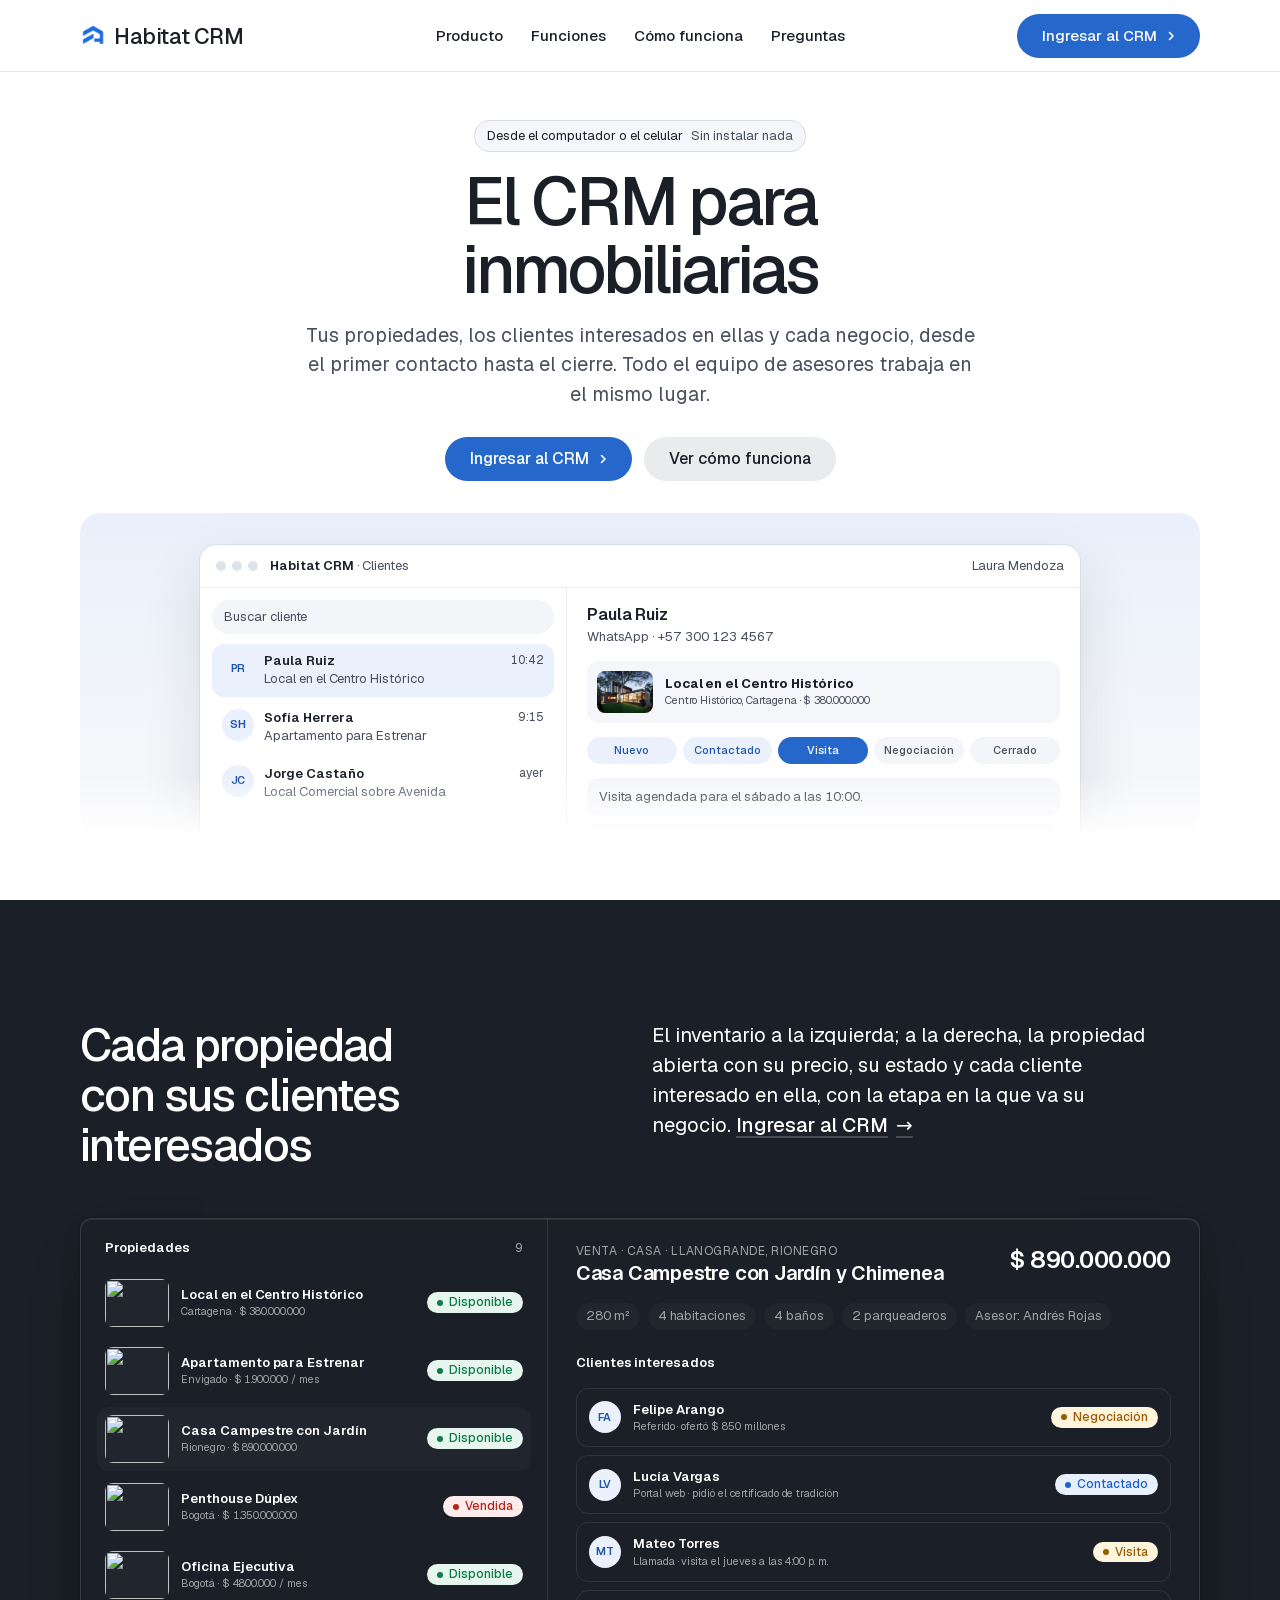
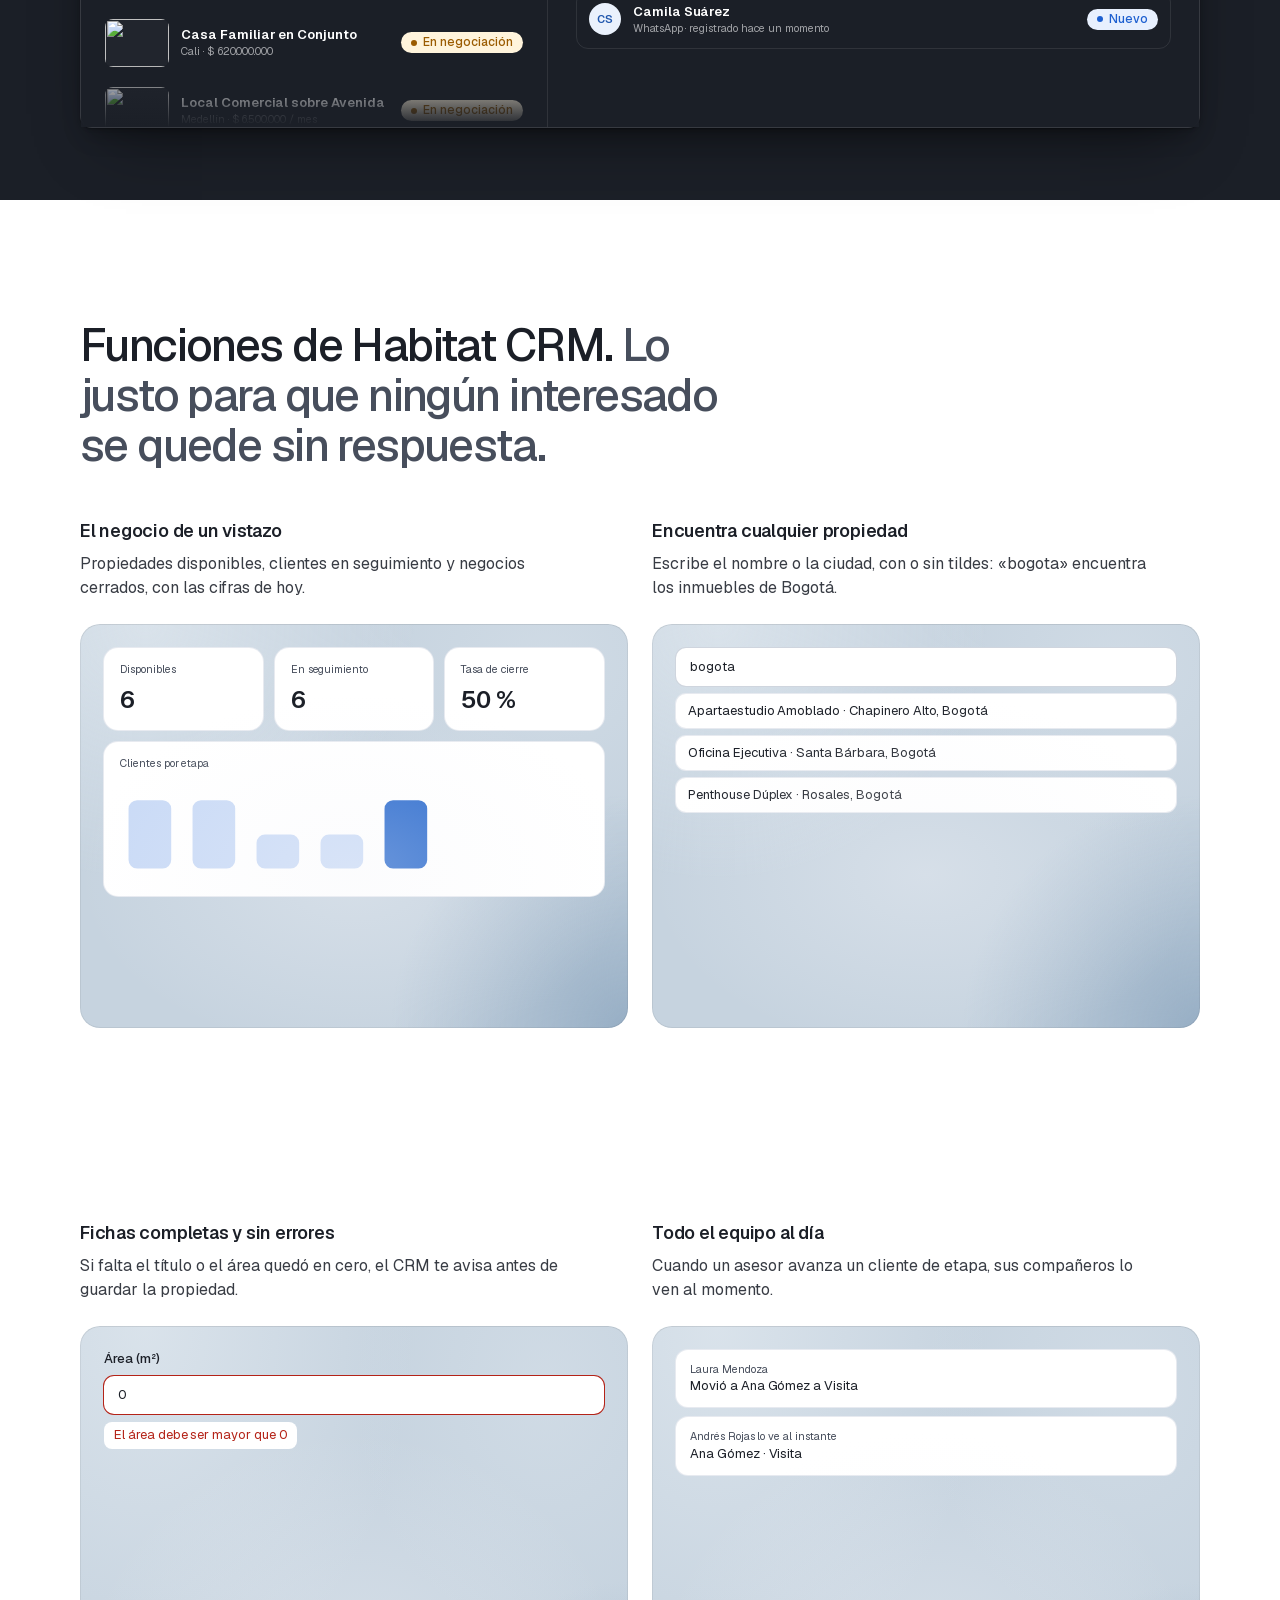
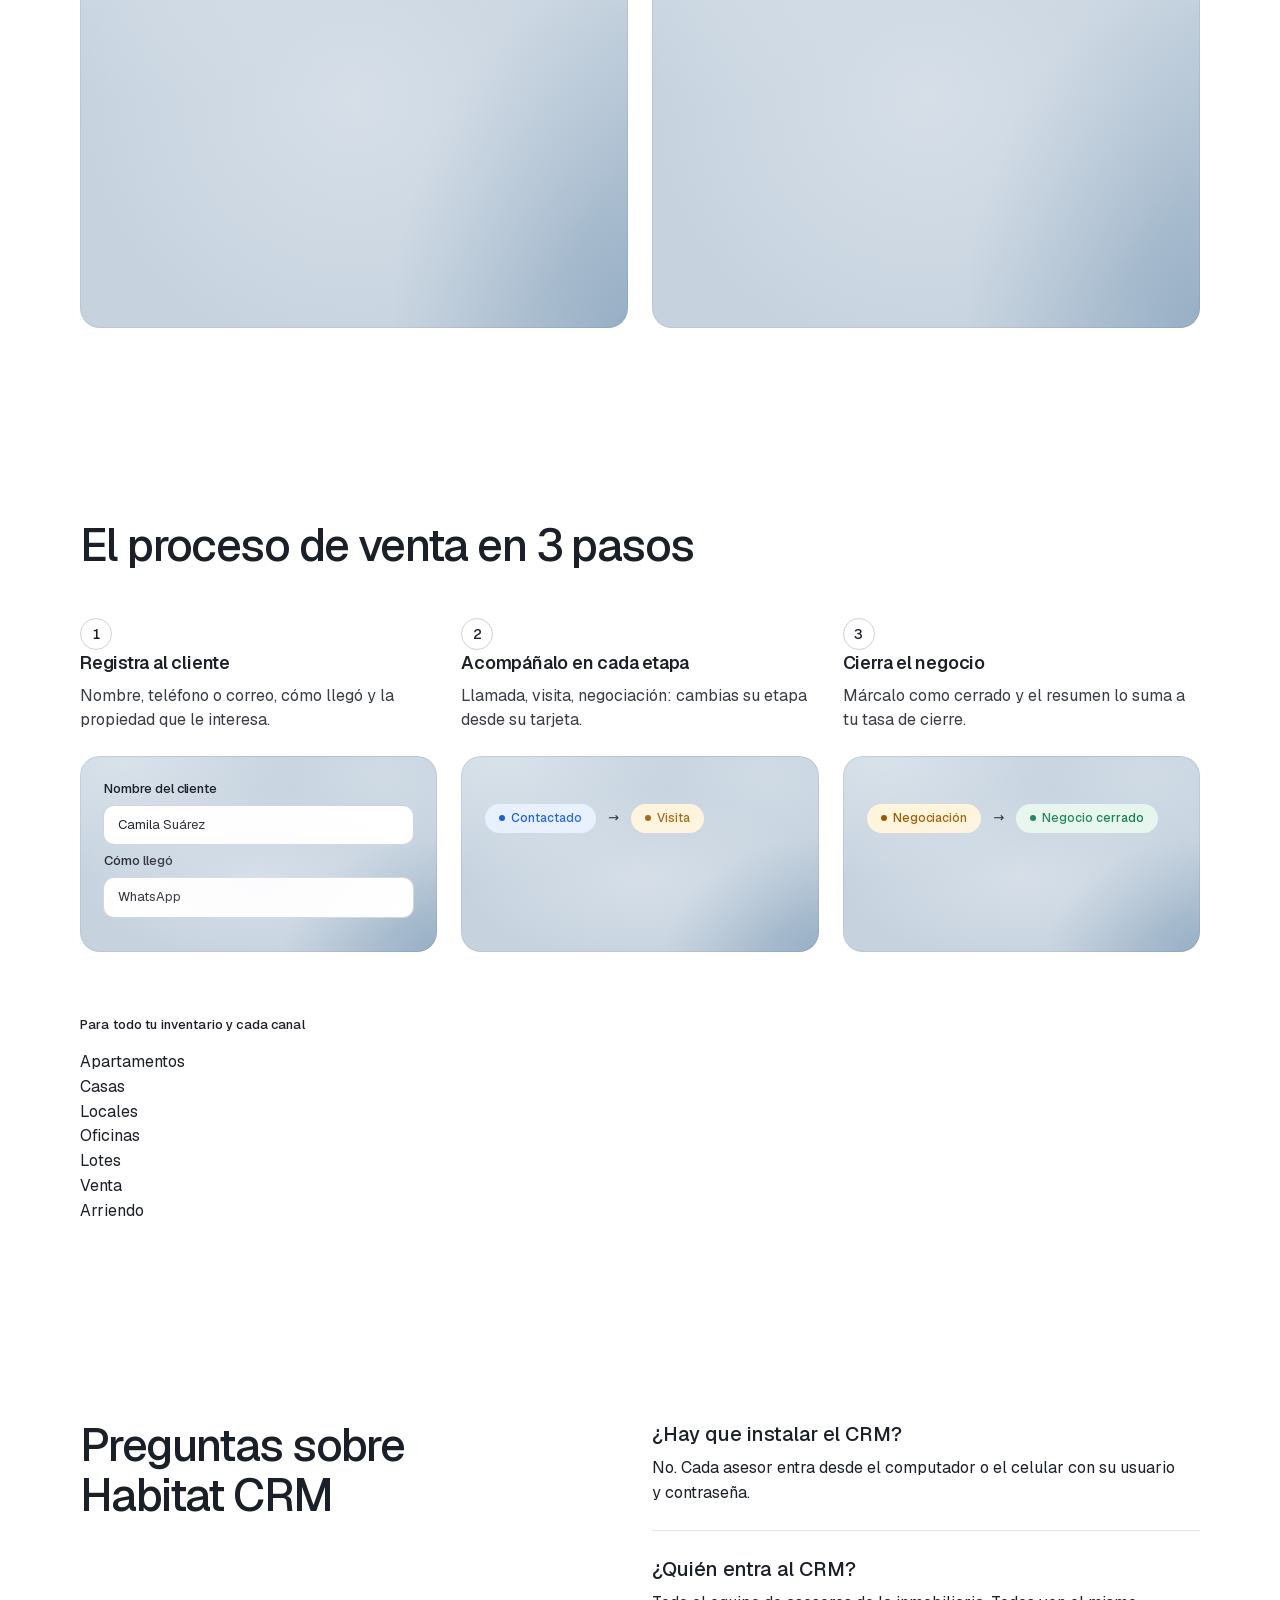
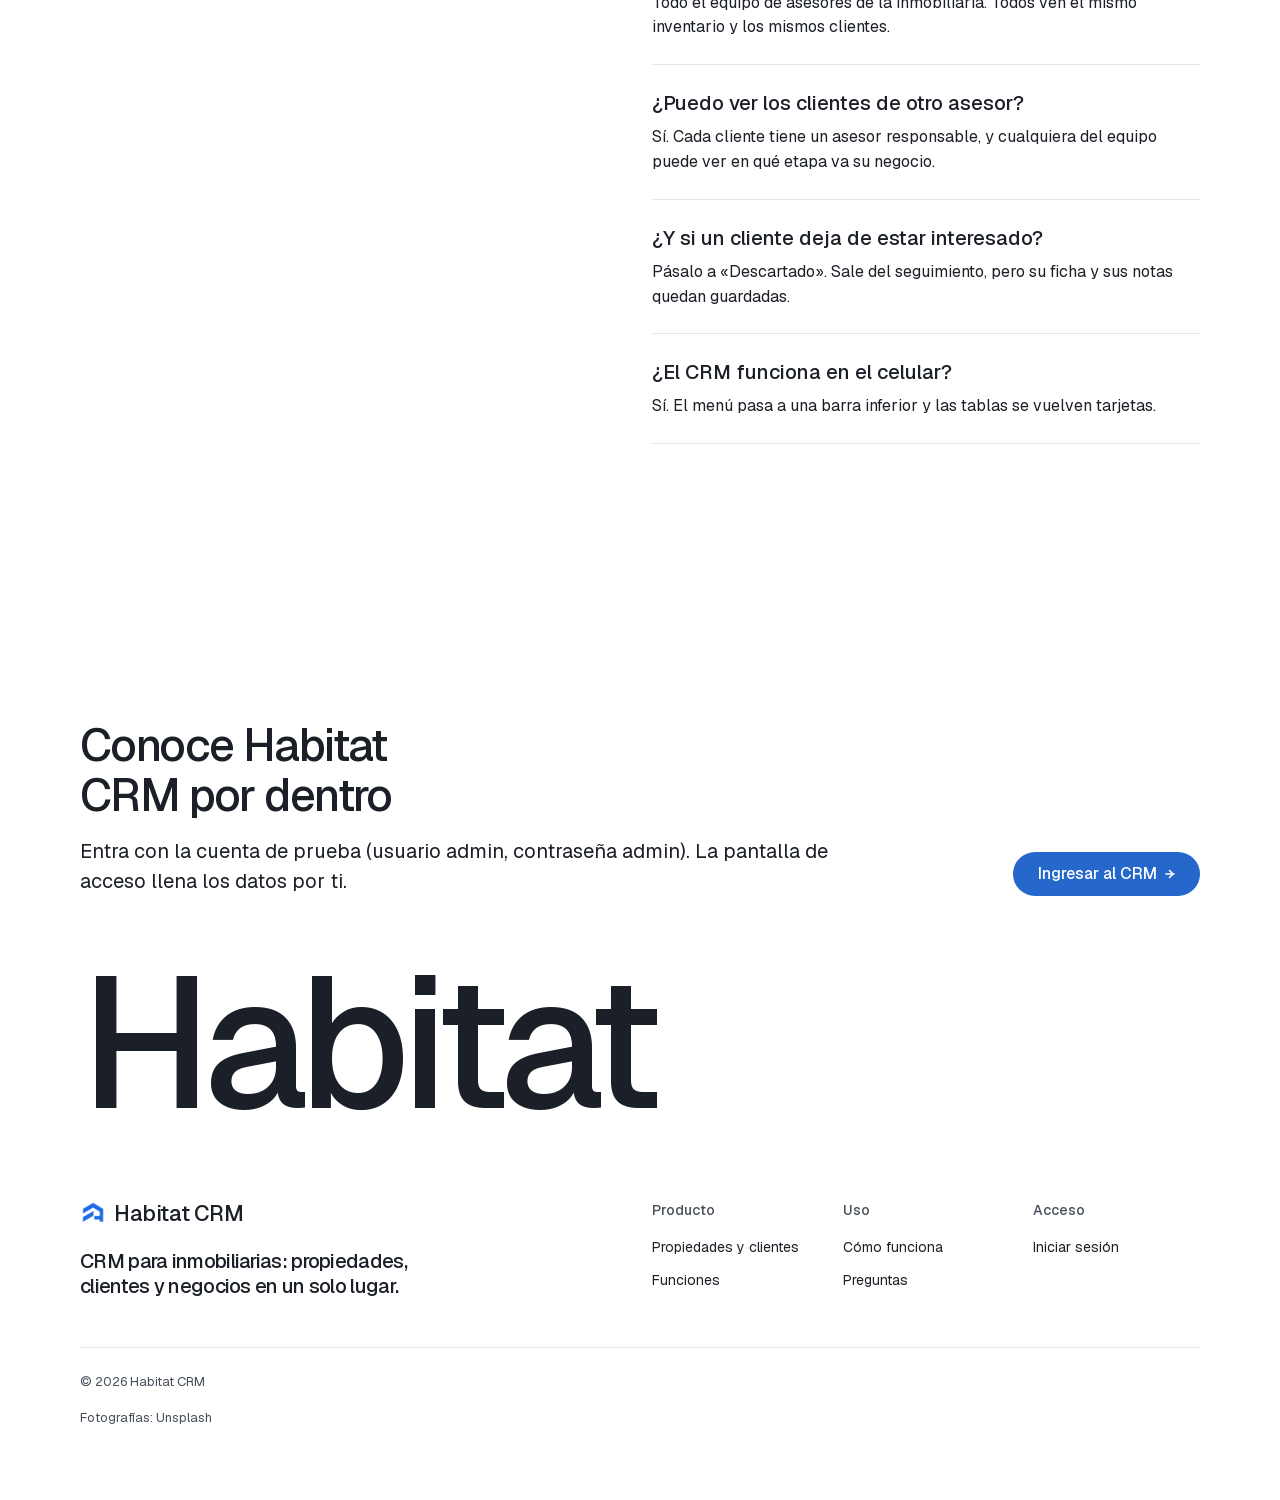
==== commit 5c52e836: "Landing del producto, CRM de un solo usuario y lenguaje para inmobiliarias - Nueva landing (index.ht" ====
--- a/index.html
+++ b/index.html
@@ -1,328 +1,277 @@
 <!doctype html>
-<html lang="es">
+<html lang="es" data-type="software" data-radius="soft" data-ground="sky" data-buttons="pill" data-motion>
 <head>
-  <meta charset="utf-8">
-  <meta name="viewport" content="width=device-width, initial-scale=1, viewport-fit=cover">
-  <meta name="description" content="Habitat CRM: catálogo de inmuebles y gestión comercial para la inmobiliaria.">
-  <title>Habitat CRM</title>
-  <link rel="icon" type="image/png" href="./assets/img/logo.png">
-  <link rel="stylesheet" href="./css/variables.css">
-  <link rel="stylesheet" href="./css/base.css">
-  <link rel="stylesheet" href="./css/components.css">
-  <link rel="stylesheet" href="./css/layout.css">
-  <script type="module" src="./js/app.js"></script>
+<meta charset="utf-8">
+<meta name="viewport" content="width=device-width, initial-scale=1, viewport-fit=cover">
+<title>Habitat CRM: el CRM para inmobiliarias</title>
+<meta name="description" content="Habitat CRM reúne las propiedades, los clientes interesados y cada negocio de tu inmobiliaria en un solo lugar, para todo el equipo de asesores.">
+<meta property="og:type" content="website">
+<meta property="og:title" content="Habitat CRM: el CRM para inmobiliarias">
+<meta property="og:description" content="Propiedades, clientes y negocios de tu inmobiliaria en un solo lugar.">
+<meta property="og:image" content="share.jpg">
+<meta name="twitter:card" content="summary_large_image">
+<link rel="icon" href="assets/img/logo.png" type="image/png">
+<meta name="theme-color" content="#ffffff">
+<!-- <link rel="canonical" href="https://[dominio del cliente]/"> -->
+<meta name="site-kind" content="software">
+<meta name="page-type" content="software">
+<link rel="stylesheet" href="assets/system.css">
+<link rel="stylesheet" href="assets/ui/cards.css">
+<link rel="stylesheet" href="assets/motion/motion.css">
+<link rel="stylesheet" href="assets/backgrounds/backgrounds.css">
+<link rel="stylesheet" href="assets/layout/layout.css">
+<link rel="stylesheet" href="assets/icons/icon.css">
+<style>
+:root {
+  --p-bg: #ffffff; --p-surface: #f5f6fa; --p-ink: #1b1f27; --p-muted: #474e5c;
+  --p-accent: #2667cc; --p-accent-ink: #ffffff; --p-action: #2667cc; --p-action-ink: #ffffff;
+  --p-inv-bg: #1b1f27; --p-inv-surface: #282c34; --p-inv-ink: #ffffff; --p-inv-muted: #a0a2a6;
+  --p-inv-accent: #2667cc; --p-inv-accent-ink: #ffffff; --p-inv-action: #2667cc; --p-inv-action-ink: #ffffff;
+  --font-display: "Geist", system-ui, sans-serif;
+  --font-text: "Geist", system-ui, sans-serif;
+  --font-mono: "Geist Mono", ui-monospace, "SFMono-Regular", Menlo, Consolas, monospace;
+  --display-weight: 500;
+  --display-tracking: -0.035em;
+  --display-tracking-xl: -0.045em;
+}
+</style>
+<link rel="stylesheet" href="assets/ui/base.css">
+<link rel="stylesheet" href="css/landing.css">
+<script>document.documentElement.classList.add('m-enter');setTimeout(()=>document.documentElement.classList.add('m-enter-done'),700)</script>
+<script src="assets/backgrounds/backgrounds.js"></script>
+<script>document.documentElement.classList.add('mo-js');setTimeout(()=>document.documentElement.classList.add('mo-safe'),2500)</script>
+<link rel="modulepreload" href="assets/moments/moments.js">
+<link rel="modulepreload" href="assets/moments/lib.js">
+<link rel="modulepreload" href="assets/moments/marquee-row/moment.js">
 </head>
 <body>
-  <!-- Inline copy of assets/icons/sprite.svg (external <use> references fail on file://). Do not edit here. -->
-  <svg class="icon-sprite" aria-hidden="true" focusable="false">
-    <!-- SPRITE:START -->
-    <symbol id="i-eye" viewBox="0 0 24 24"><path d="M2.5 12S6 5.5 12 5.5 21.5 12 21.5 12 18 18.5 12 18.5 2.5 12 2.5 12Z"/><circle cx="12" cy="12" r="3"/></symbol>
-    <symbol id="i-eye-off" viewBox="0 0 24 24"><path d="M10.6 5.6A9.7 9.7 0 0 1 12 5.5c6 0 9.5 6.5 9.5 6.5a17 17 0 0 1-2.7 3.5M6.6 6.6C3.9 8.3 2.5 12 2.5 12s3.5 6.5 9.5 6.5c1.9 0 3.5-.6 4.9-1.5"/><path d="M9.9 9.9a3 3 0 0 0 4.2 4.2"/><path d="M3 3l18 18"/></symbol>
-    <symbol id="i-user" viewBox="0 0 24 24"><circle cx="12" cy="8" r="4"/><path d="M4.5 20.5c1.2-3.6 4-5.5 7.5-5.5s6.3 1.9 7.5 5.5"/></symbol>
-    <symbol id="i-logout" viewBox="0 0 24 24"><path d="M14 4.5h3.5a2 2 0 0 1 2 2v11a2 2 0 0 1-2 2H14"/><path d="M10 16.5 5.5 12 10 7.5"/><path d="M5.5 12H15"/></symbol>
-    <symbol id="i-home" viewBox="0 0 24 24"><path d="M3.5 10.5 12 3.5l8.5 7"/><path d="M5.5 9v11.5h13V9"/><path d="M10 20.5v-6h4v6"/></symbol>
-    <symbol id="i-inbox" viewBox="0 0 24 24"><path d="M3.5 13.5 6 5.5h12l2.5 8v5a2 2 0 0 1-2 2h-13a2 2 0 0 1-2-2Z"/><path d="M3.5 13.5H8l1.5 2.5h5l1.5-2.5h4.5"/></symbol>
-    <symbol id="i-grid" viewBox="0 0 24 24"><rect x="3.5" y="3.5" width="7" height="7" rx="1.5"/><rect x="13.5" y="3.5" width="7" height="7" rx="1.5"/><rect x="3.5" y="13.5" width="7" height="7" rx="1.5"/><rect x="13.5" y="13.5" width="7" height="7" rx="1.5"/></symbol>
-    <symbol id="i-building" viewBox="0 0 24 24"><path d="M4.5 20.5v-15a2 2 0 0 1 2-2h7a2 2 0 0 1 2 2v15"/><path d="M15.5 9.5h2a2 2 0 0 1 2 2v9"/><path d="M3 20.5h18"/><path d="M8 7.5h4M8 11h4M8 14.5h4"/></symbol>
-    <symbol id="i-funnel" viewBox="0 0 24 24"><path d="M3.5 4.5h17l-6.5 8v6l-4 2v-8Z"/></symbol>
-    <symbol id="i-database" viewBox="0 0 24 24"><ellipse cx="12" cy="5.5" rx="7.5" ry="2.5"/><path d="M4.5 5.5v13c0 1.4 3.4 2.5 7.5 2.5s7.5-1.1 7.5-2.5v-13"/><path d="M4.5 12c0 1.4 3.4 2.5 7.5 2.5s7.5-1.1 7.5-2.5"/></symbol>
-    <symbol id="i-search" viewBox="0 0 24 24"><circle cx="11" cy="11" r="6.5"/><path d="m20.5 20.5-4.9-4.9"/></symbol>
-    <symbol id="i-close" viewBox="0 0 24 24"><path d="M6 6l12 12M18 6 6 18"/></symbol>
-    <symbol id="i-check-circle" viewBox="0 0 24 24"><circle cx="12" cy="12" r="8.5"/><path d="m8.5 12.2 2.4 2.3 4.6-5"/></symbol>
-    <symbol id="i-alert-circle" viewBox="0 0 24 24"><circle cx="12" cy="12" r="8.5"/><path d="M12 7.5v5.5"/><path d="M12 16.2v.1"/></symbol>
-    <symbol id="i-alert-triangle" viewBox="0 0 24 24"><path d="M10.3 4.3 2.9 17.5a2 2 0 0 0 1.7 3h14.8a2 2 0 0 0 1.7-3L13.7 4.3a2 2 0 0 0-3.4 0Z"/><path d="M12 9.5v4"/><path d="M12 16.8v.1"/></symbol>
-    <symbol id="i-info" viewBox="0 0 24 24"><circle cx="12" cy="12" r="8.5"/><path d="M12 11v5"/><path d="M12 7.8v.1"/></symbol>
-    <symbol id="i-plus" viewBox="0 0 24 24"><path d="M12 5v14M5 12h14"/></symbol>
-    <symbol id="i-edit" viewBox="0 0 24 24"><path d="M15.5 4.5a2.1 2.1 0 0 1 3 3L8 18l-4 1 1-4Z"/><path d="m13.5 6.5 3 3"/></symbol>
-    <symbol id="i-trash" viewBox="0 0 24 24"><path d="M4 6.5h16"/><path d="M9 6.5V4.5h6v2"/><path d="M6 6.5l1 13a1.5 1.5 0 0 0 1.5 1.5h7a1.5 1.5 0 0 0 1.5-1.5l1-13"/><path d="M10 10.5v6M14 10.5v6"/></symbol>
-    <symbol id="i-more" viewBox="0 0 24 24"><path d="M12 6.2v.1M12 12v.1M12 17.8v.1"/></symbol>
-    <symbol id="i-area" viewBox="0 0 24 24"><path d="M4 9V4h5M20 9V4h-5M4 15v5h5M20 15v5h-5"/></symbol>
-    <symbol id="i-bed" viewBox="0 0 24 24"><path d="M3 18.5v-12M3 14.5h18v4"/><path d="M21 14.5v-3a2.5 2.5 0 0 0-2.5-2.5H11v5.5"/><circle cx="7" cy="11" r="1.8"/></symbol>
-    <symbol id="i-bath" viewBox="0 0 24 24"><path d="M3.5 12h17v2.5a4.5 4.5 0 0 1-4.5 4.5H8a4.5 4.5 0 0 1-4.5-4.5Z"/><path d="M6 12V6a2 2 0 0 1 3.7-1"/><path d="M7 19l-1 1.5M17 19l1 1.5"/></symbol>
-    <symbol id="i-car" viewBox="0 0 24 24"><path d="M5 16.5H3.5v-4l2-5a1.5 1.5 0 0 1 1.4-1h10.2a1.5 1.5 0 0 1 1.4 1l2 5v4H19"/><path d="M3.5 12.5h17"/><circle cx="7.5" cy="16.5" r="1.8"/><circle cx="16.5" cy="16.5" r="1.8"/><path d="M9.3 16.5h5.4"/></symbol>
-    <symbol id="i-pin" viewBox="0 0 24 24"><path d="M12 21s-6.5-5.6-6.5-11a6.5 6.5 0 0 1 13 0c0 5.4-6.5 11-6.5 11Z"/><circle cx="12" cy="10" r="2.3"/></symbol>
-    <symbol id="i-download" viewBox="0 0 24 24"><path d="M12 4v11"/><path d="m7.5 10.5 4.5 4.5 4.5-4.5"/><path d="M4.5 16v2.5a2 2 0 0 0 2 2h11a2 2 0 0 0 2-2V16"/></symbol>
-    <symbol id="i-upload" viewBox="0 0 24 24"><path d="M12 15V4"/><path d="M7.5 8.5 12 4l4.5 4.5"/><path d="M4.5 16v2.5a2 2 0 0 0 2 2h11a2 2 0 0 0 2-2V16"/></symbol>
-    <symbol id="i-refresh" viewBox="0 0 24 24"><path d="M19.5 12a7.5 7.5 0 1 1-2.2-5.3"/><path d="M19.5 4v4h-4"/></symbol>
-    <symbol id="i-chevron-left" viewBox="0 0 24 24"><path d="m14.5 6-6 6 6 6"/></symbol>
-    <symbol id="i-chevron-down" viewBox="0 0 24 24"><path d="m6 9.5 6 6 6-6"/></symbol>
-    <symbol id="i-heart" viewBox="0 0 24 24"><path d="M12 19.5s-7.5-4.4-7.5-10A4.2 4.2 0 0 1 12 7a4.2 4.2 0 0 1 7.5 2.5c0 5.6-7.5 10-7.5 10Z"/></symbol>
-    <symbol id="i-phone" viewBox="0 0 24 24"><path d="M5 4.5h3.5l1.5 4-2 1.5a10 10 0 0 0 6 6l1.5-2 4 1.5V19a1.5 1.5 0 0 1-1.6 1.5A15.5 15.5 0 0 1 3.5 6.1 1.5 1.5 0 0 1 5 4.5Z"/></symbol>
-    <symbol id="i-mail" viewBox="0 0 24 24"><rect x="3.5" y="5.5" width="17" height="13" rx="2"/><path d="m4 7 8 6 8-6"/></symbol>
-    <symbol id="i-note" viewBox="0 0 24 24"><path d="M6.5 3.5h8l4 4v11a2 2 0 0 1-2 2h-10a2 2 0 0 1-2-2v-13a2 2 0 0 1 2-2Z"/><path d="M14.5 3.5v4h4"/><path d="M8.5 12.5h7M8.5 16h5"/></symbol>
-    <symbol id="i-sparkle" viewBox="0 0 24 24"><path d="M12 3.5v4M12 16.5v4M3.5 12h4M16.5 12h4M6 6l2.5 2.5M15.5 15.5 18 18M18 6l-2.5 2.5M8.5 15.5 6 18"/></symbol>
-    <!-- SPRITE:END -->
-  </svg>
-
-  <!-- Shown only if JavaScript modules could not start (e.g. opened by double-click in Chrome) -->
-  <div id="boot-notice" class="boot-notice">
-    <section class="card boot-notice__card" aria-labelledby="boot-title">
-      <img src="./assets/img/logo.png" alt="" width="48" height="44" class="auth-card__logo">
-      <h1 id="boot-title">No pudimos iniciar Habitat CRM</h1>
-      <p class="text-muted">Abriste el archivo directamente y tu navegador (Chrome, Edge o Brave) bloquea los módulos de JavaScript en ese modo.</p>
-      <p>Para usar la aplicación:</p>
-      <ol>
-        <li>Abre una terminal en la carpeta del proyecto.</li>
-        <li>Ejecuta <code>python3 -m http.server 8000</code></li>
-        <li>Entra a <code>http://localhost:8000</code></li>
-      </ol>
-      <p class="text-sm text-muted">También puedes abrir <code>index.html</code> con Firefox.</p>
-    </section>
+<!-- type: software (a CRM sold to real-estate agencies)
+     deal: hero centred, nav nav-centre (nav-cards dealt; no photograph for its panel cards, dealt again), close close-word,
+           footer footer-columns, rhythm dark-band (app-frame), buttons pill (tonal dealt; the client's references
+           CRMPro and Valtro use pill buttons), mark: the client's logo (dots dealt), grounds: none, effect: none
+     palette: the client's own (logo blue #2667CC on white, start.mjs brand), type geist (self-hosted)
+     moments: marquee-row in #como-funciona (counter-rolls dealt; its section was sparse, the figures moved into sentences) -->
+
+<header class="nav nav--centre">
+  <div class="wrap nav__bar">
+    <a class="skip-link" href="#top">Saltar al contenido</a>
+    <a class="nav__logo" href="#top" aria-label="Habitat CRM, inicio"><img class="brand-logo" src="assets/img/logo.png" alt="" width="28" height="26"><span class="brand-name">Habitat CRM</span></a>
+    <nav class="nav__links" aria-label="Principal">
+      <div class="nav__item"><a class="nav__link" href="#producto">Producto</a></div>
+      <div class="nav__item"><a class="nav__link" href="#funciones">Funciones</a></div>
+      <div class="nav__item"><a class="nav__link" href="#como-funciona">Cómo funciona</a></div>
+      <div class="nav__item"><a class="nav__link" href="#faq">Preguntas</a></div>
+    </nav>
+    <div class="nav__actions">
+      <a class="btn btn--primary" href="app.html">Ingresar al CRM</a>
+    </div>
+    <button class="nav__toggle" type="button" aria-expanded="false" aria-label="Menú">
+      <svg width="18" height="18" viewBox="0 0 18 18" aria-hidden="true"><path d="M2 5h14M2 13h14" stroke="currentColor" stroke-width="1.6" stroke-linecap="round"/></svg>
+    </button>
   </div>
-  <noscript>
-    <p class="container">Habitat CRM necesita JavaScript activado para funcionar.</p>
-  </noscript>
-
-  <div id="toast-region" class="toast-region" aria-live="polite" aria-relevant="additions"></div>
-
-  <!-- ===================================================== LOGIN -->
-  <main id="view-login" class="view view-login" hidden>
-    <section class="card auth-card" aria-labelledby="login-title">
-      <header class="auth-card__header">
-        <img src="./assets/img/logo.png" alt="" width="48" height="44" class="auth-card__logo">
-        <div>
-          <h1 id="login-title" class="page__title" tabindex="-1">Habitat CRM</h1>
-          <p class="page__subtitle">Accede a tu cuenta para continuar</p>
-        </div>
-      </header>
-
-      <div class="tabs" role="tablist" aria-label="Acceso">
-        <button type="button" class="tab" role="tab" id="tab-login" aria-controls="panel-login" aria-selected="true">Iniciar sesión</button>
-        <button type="button" class="tab" role="tab" id="tab-register" aria-controls="panel-register" aria-selected="false" tabindex="-1">Crear cuenta</button>
-      </div>
-
-      <div id="panel-login" role="tabpanel" aria-labelledby="tab-login">
-        <form id="login-form" class="auth-form" novalidate>
-          <div id="login-error" class="alert alert--danger" role="alert"></div>
-          <div class="field">
-            <label class="field__label" for="login-username">Usuario</label>
-            <input class="field__control" id="login-username" name="username" type="text" autocomplete="username" autocapitalize="none" spellcheck="false" aria-describedby="login-username-error">
-            <span class="field__error" id="login-username-error"></span>
+</header>
+
+<main id="top">
+  <section class="hero hero--centred" data-enter aria-labelledby="hero-h">
+    <div class="wrap"><div class="hero-text">
+      <div class="hero__c">
+        <a class="pill" href="#faq"><span>Desde el computador o el celular</span><span class="muted">Sin instalar nada</span></a>
+        <h1 id="hero-h">El CRM para inmobiliarias</h1>
+        <p class="hero__lead">Tus propiedades, los clientes interesados en ellas y cada negocio, desde el primer contacto hasta el cierre. Todo el equipo de asesores trabaja en el mismo lugar.</p>
+        <div class="btn-row"><a class="btn btn--primary" href="app.html">Ingresar al CRM</a><a class="btn btn--secondary" href="#como-funciona">Ver cómo funciona</a></div>
+      </div>
+      <div class="hero__window" role="img" aria-label="Habitat CRM: la lista de clientes y la ficha de Paula Ruiz pasando a la etapa Visita">
+        <div class="ly-piece ui hw" aria-hidden="true">
+          <div class="hw__bar"><span class="hw__dots"><i></i><i></i><i></i></span><span><b>Habitat CRM</b> · Clientes</span><span class="hw__sp"></span><span>Laura Mendoza</span></div>
+          <div class="hw__body">
+            <div class="hw__list">
+              <div class="hw__search">Buscar cliente</div>
+              <div class="hw__row is-on"><i>PR</i><b>Paula Ruiz</b><time>10:42</time><span>Local en el Centro Histórico</span></div>
+              <div class="hw__row"><i>SH</i><b>Sofía Herrera</b><time>9:15</time><span>Apartamento para Estrenar</span></div>
+              <div class="hw__row"><i>JC</i><b>Jorge Castaño</b><time>ayer</time><span>Local Comercial sobre Avenida</span></div>
+            </div>
+            <div class="hw__open">
+              <div class="hw__head"><b>Paula Ruiz</b><span>WhatsApp · +57 300 123 4567</span></div>
+              <div class="hw__prop"><span class="hw__thumb"></span><span><b>Local en el Centro Histórico</b><small>Centro Histórico, Cartagena · $ 380.000.000</small></span></div>
+              <ol class="hw__stages"><li class="is-done">Nuevo</li><li class="is-done">Contactado</li><li class="is-now">Visita</li><li>Negociación</li><li>Cerrado</li></ol>
+              <div class="hw__feed" data-ly-steps="900">
+                <p class="hw__note">Visita agendada para el sábado a las 10:00.</p>
+                <p class="hw__done" data-step>Etapa cambiada a <b>Visita</b> · Laura Mendoza</p>
+              </div>
+            </div>
           </div>
-          <div class="field">
-            <label class="field__label" for="login-password">Contraseña</label>
-            <div class="field__affix field__affix--suffix">
-              <input class="field__control" id="login-password" name="password" type="password" autocomplete="current-password" aria-describedby="login-password-error">
-              <span class="field__suffix">
-                <button type="button" class="btn btn--ghost btn--icon" id="toggle-password" aria-label="Mostrar contraseña" aria-pressed="false" aria-controls="login-password">
-                  <svg class="icon" aria-hidden="true"><use href="#i-eye"></use></svg>
-                </button>
-              </span>
-            </div>
-            <span class="field__error" id="login-password-error"></span>
+        </div>
+      </div>
+    </div></div>
+  </section>
+
+  <section class="section ground-inverse" id="producto" aria-labelledby="producto-h">
+    <div class="wrap">
+      <div class="grid">
+        <h2 id="producto-h" class="span-5">Cada propiedad con sus clientes interesados</h2>
+        <p class="span-6 start-7 t-lead">El inventario a la izquierda; a la derecha, la propiedad abierta con su precio, su estado y cada cliente interesado en ella, con la etapa en la que va su negocio. <a class="link" href="app.html">Ingresar al CRM</a></p>
+      </div>
+      <div class="ui app fill" role="img" aria-label="Habitat CRM: inventario de nueve propiedades y la Casa Campestre abierta con sus clientes interesados" data-ui-pause-host>
+        <div class="app__pane app__pane--list">
+          <div class="af-list">
+            <div class="af-list__head"><b>Propiedades</b><span>9</span></div>
+            <div class="af-row"><img src="https://images.unsplash.com/photo-1555396273-367ea4eb4db5?auto=format&fit=crop&w=160&q=70" alt="" width="64" height="48" loading="lazy"><span><b>Local en el Centro Histórico</b><small>Cartagena · $ 380.000.000</small></span><em class="st st--ok">Disponible</em></div>
+            <div class="af-row"><img src="https://images.unsplash.com/photo-1560448204-e02f11c3d0e2?auto=format&fit=crop&w=160&q=70" alt="" width="64" height="48" loading="lazy"><span><b>Apartamento para Estrenar</b><small>Envigado · $ 1.900.000 / mes</small></span><em class="st st--ok">Disponible</em></div>
+            <div class="af-row is-on"><img src="https://images.unsplash.com/photo-1568605114967-8130f3a36994?auto=format&fit=crop&w=160&q=70" alt="" width="64" height="48" loading="lazy"><span><b>Casa Campestre con Jardín</b><small>Rionegro · $ 890.000.000</small></span><em class="st st--ok">Disponible</em></div>
+            <div class="af-row"><img src="https://images.unsplash.com/photo-1600596542815-ffad4c1539a9?auto=format&fit=crop&w=160&q=70" alt="" width="64" height="48" loading="lazy"><span><b>Penthouse Dúplex</b><small>Bogotá · $ 1.350.000.000</small></span><em class="st st--sold">Vendida</em></div>
+            <div class="af-row"><img src="https://images.unsplash.com/photo-1497366216548-37526070297c?auto=format&fit=crop&w=160&q=70" alt="" width="64" height="48" loading="lazy"><span><b>Oficina Ejecutiva</b><small>Bogotá · $ 4.800.000 / mes</small></span><em class="st st--ok">Disponible</em></div>
+            <div class="af-row"><img src="https://images.unsplash.com/photo-1570129477492-45c003edd2be?auto=format&fit=crop&w=160&q=70" alt="" width="64" height="48" loading="lazy"><span><b>Casa Familiar en Conjunto</b><small>Cali · $ 620.000.000</small></span><em class="st st--neg">En negociación</em></div>
+            <div class="af-row"><img src="https://images.unsplash.com/photo-1441986300917-64674bd600d8?auto=format&fit=crop&w=160&q=70" alt="" width="64" height="48" loading="lazy"><span><b>Local Comercial sobre Avenida</b><small>Medellín · $ 6.500.000 / mes</small></span><em class="st st--neg">En negociación</em></div>
+            <div class="af-row"><img src="https://images.unsplash.com/photo-1502672260266-1c1ef2d93688?auto=format&fit=crop&w=160&q=70" alt="" width="64" height="48" loading="lazy"><span><b>Apartaestudio Amoblado</b><small>Bogotá · $ 2.300.000 / mes</small></span><em class="st st--ok">Disponible</em></div>
+            <div class="af-row"><img src="https://images.unsplash.com/photo-1522708323590-d24dbb6b0267?auto=format&fit=crop&w=160&q=70" alt="" width="64" height="48" loading="lazy"><span><b>Apartamento con Vista al Mar</b><small>Cartagena · $ 450.000.000</small></span><em class="st st--ok">Disponible</em></div>
           </div>
-          <button type="submit" class="btn btn--primary btn--block">Iniciar sesión</button>
-        </form>
-
-        <div class="auth-demo">
-          <p class="auth-demo__label">Cuentas de prueba</p>
-          <div class="auth-demo__buttons">
-            <button type="button" class="btn btn--ghost" data-demo-user="admin">Autocompletar Admin (admin / admin)</button>
-            <button type="button" class="btn btn--ghost" data-demo-user="client">Autocompletar Cliente (client / client)</button>
+        </div>
+        <div class="app__pane app__pane--open">
+          <div class="af-open">
+            <div class="af-open__top">
+              <div><p class="af-kicker">Venta · Casa · Llanogrande, Rionegro</p><p class="af-title">Casa Campestre con Jardín y Chimenea</p></div>
+              <p class="af-price">$ 890.000.000</p>
+            </div>
+            <p class="af-facts"><span>280 m²</span><span>4 habitaciones</span><span>4 baños</span><span>2 parqueaderos</span><span>Asesor: Andrés Rojas</span></p>
+            <p class="af-sub">Clientes interesados</p>
+            <div class="af-leads" data-ly-steps="1100">
+              <div class="af-lead"><i>FA</i><span><b>Felipe Arango</b><small>Referido · ofertó $ 850 millones</small></span><em class="st st--neg">Negociación</em></div>
+              <div class="af-lead"><i>LV</i><span><b>Lucía Vargas</b><small>Portal web · pidió el certificado de tradición</small></span><em class="st st--info">Contactado</em></div>
+              <div class="af-lead"><i>MT</i><span><b>Mateo Torres</b><small>Llamada · visita el jueves a las 4:00 p. m.</small></span><em class="st st--neg">Visita</em></div>
+              <div class="af-lead" data-step><i>CS</i><span><b>Camila Suárez</b><small>WhatsApp · registrado hace un momento</small></span><em class="st st--info">Nuevo</em></div>
+            </div>
           </div>
         </div>
       </div>
-
-      <div id="panel-register" role="tabpanel" aria-labelledby="tab-register" hidden>
-        <form id="register-form" class="auth-form" novalidate>
-          <div id="register-error" class="alert alert--danger" role="alert"></div>
-          <div class="field">
-            <label class="field__label" for="register-name">Nombre completo</label>
-            <input class="field__control" id="register-name" name="name" type="text" autocomplete="name" aria-describedby="register-name-error">
-            <span class="field__error" id="register-name-error"></span>
-          </div>
-          <div class="field">
-            <label class="field__label" for="register-username">Usuario</label>
-            <input class="field__control" id="register-username" name="username" type="text" autocomplete="username" autocapitalize="none" spellcheck="false" aria-describedby="register-username-help register-username-error">
-            <span class="field__help" id="register-username-help">Letras, números, punto o guion. Lo usarás para entrar.</span>
-            <span class="field__error" id="register-username-error"></span>
-          </div>
-          <div class="field">
-            <label class="field__label" for="register-email">Correo electrónico</label>
-            <input class="field__control" id="register-email" name="email" type="email" autocomplete="email" inputmode="email" aria-describedby="register-email-error">
-            <span class="field__error" id="register-email-error"></span>
-          </div>
-          <div class="field">
-            <label class="field__label" for="register-phone">Teléfono <span class="field__optional">(opcional)</span></label>
-            <input class="field__control" id="register-phone" name="phone" type="tel" autocomplete="tel" inputmode="tel" aria-describedby="register-phone-error">
-            <span class="field__error" id="register-phone-error"></span>
-          </div>
-          <div class="form-grid form-grid--2">
-            <div class="field">
-              <label class="field__label" for="register-password">Contraseña</label>
-              <input class="field__control" id="register-password" name="password" type="password" autocomplete="new-password" aria-describedby="register-password-error">
-              <span class="field__error" id="register-password-error"></span>
-            </div>
-            <div class="field">
-              <label class="field__label" for="register-confirm">Confirmar contraseña</label>
-              <input class="field__control" id="register-confirm" name="confirmPassword" type="password" autocomplete="new-password" aria-describedby="register-confirm-error">
-              <span class="field__error" id="register-confirm-error"></span>
-            </div>
-          </div>
-          <button type="submit" class="btn btn--primary btn--block">Crear cuenta</button>
-        </form>
-      </div>
-    </section>
-  </main>
-
-  <!-- ===================================================== CLIENT -->
-  <div id="view-client" class="view has-bottom-nav has-bottom-nav--client" hidden>
-    <header class="app-header">
-      <div class="container app-header__inner">
-        <a class="brand" href="#/catalogo" aria-label="Habitat CRM, ir al catálogo">
-          <img src="./assets/img/logo.png" alt="" width="28" height="26" class="brand__logo">
-          <span>Habitat CRM</span>
-        </a>
-        <nav class="nav-links" aria-label="Principal">
-          <a class="nav-link" href="#/catalogo" data-route="catalogo">
-            <svg class="icon" aria-hidden="true"><use href="#i-home"></use></svg>Catálogo
-          </a>
-          <a class="nav-link" href="#/consultas" data-route="consultas">
-            <svg class="icon" aria-hidden="true"><use href="#i-inbox"></use></svg>Mis consultas
-          </a>
-        </nav>
-        <span class="app-header__spacer"></span>
-        <div class="user-chip">
-          <span class="avatar" data-bind="user-avatar" aria-hidden="true"></span>
-          <span class="user-chip__text">
-            <span class="user-chip__name" data-bind="user-name"></span>
-            <span class="user-chip__role" data-bind="user-role"></span>
-          </span>
-        </div>
-        <button type="button" class="btn btn--secondary btn--icon logout-btn" data-action="logout" aria-label="Cerrar sesión">
-          <svg class="icon" aria-hidden="true"><use href="#i-logout"></use></svg>
-          <span class="logout-btn__label">Cerrar sesión</span>
-        </button>
-      </div>
-    </header>
-
-    <main class="container">
-      <section class="page" data-section="catalogo" aria-labelledby="client-catalog-title">
-        <header class="page__header">
-          <div>
-            <h1 id="client-catalog-title" class="page__title" tabindex="-1">Encuentra tu próximo hogar</h1>
-            <p class="page__subtitle">Casas, apartamentos y locales en venta y arriendo</p>
-          </div>
-        </header>
-        <div id="client-catalog-root"></div>
-      </section>
-      <section class="page" data-section="consultas" aria-labelledby="client-inquiries-title" hidden>
-        <header class="page__header">
-          <div>
-            <h1 id="client-inquiries-title" class="page__title" tabindex="-1">Mis consultas</h1>
-            <p class="page__subtitle">Inmuebles por los que preguntaste y su estado</p>
-          </div>
-        </header>
-        <div id="client-inquiries-root"></div>
-      </section>
-    </main>
-
-    <nav class="bottom-nav bottom-nav--client" aria-label="Principal (móvil)">
-      <a class="bottom-nav__link" href="#/catalogo" data-route="catalogo">
-        <svg class="icon" aria-hidden="true"><use href="#i-home"></use></svg>Catálogo
-      </a>
-      <a class="bottom-nav__link" href="#/consultas" data-route="consultas">
-        <svg class="icon" aria-hidden="true"><use href="#i-inbox"></use></svg>Mis consultas
-      </a>
-    </nav>
+    </div>
+  </section>
+
+  <section class="section g2" id="funciones" aria-labelledby="funciones-h">
+    <div class="wrap">
+      <div class="group">
+        <div class="section-head">
+          <h2 id="funciones-h">Funciones de Habitat CRM. <span class="muted">Lo justo para que ningún interesado se quede sin respuesta.</span></h2>
+        </div>
+        <div class="grid">
+          <article class="card card--row card--open span-6">
+            <h3>El negocio de un vistazo</h3>
+            <p>Propiedades disponibles, clientes en seguimiento y negocios cerrados, con las cifras de hoy.</p>
+            <div class="panel"><div class="ui bx">
+              <div class="bx-dash">
+                <div class="bx-kpi"><small>Disponibles</small><b>6</b></div>
+                <div class="bx-kpi"><small>En seguimiento</small><b>6</b></div>
+                <div class="bx-kpi"><small>Tasa de cierre</small><b>50 %</b></div>
+                <div class="bx-chart"><small>Clientes por etapa</small>
+                  <svg viewBox="0 0 300 96" aria-hidden="true"><rect class="c-soft" x="8" y="20" width="40" height="64" rx="8"/><rect class="c-soft" x="68" y="20" width="40" height="64" rx="8"/><rect class="c-soft" x="128" y="52" width="40" height="32" rx="8"/><rect class="c-soft" x="188" y="52" width="40" height="32" rx="8"/><rect class="c-main" x="248" y="20" width="40" height="64" rx="8"/></svg>
+                </div>
+              </div>
+            </div></div>
+          </article>
+          <article class="card card--row card--open span-6">
+            <h3>Encuentra cualquier propiedad</h3>
+            <p>Escribe el nombre o la ciudad, con o sin tildes: «bogota» encuentra los inmuebles de Bogotá.</p>
+            <div class="panel"><div class="ui bx">
+              <div class="bx-search"><span class="bx-field">bogota</span><span class="bx-hit">Apartaestudio Amoblado · Chapinero Alto, Bogotá</span><span class="bx-hit">Oficina Ejecutiva · Santa Bárbara, Bogotá</span><span class="bx-hit">Penthouse Dúplex · Rosales, Bogotá</span></div>
+            </div></div>
+          </article>
+        </div>
+      </div>
+      <div class="grid">
+        <article class="card card--row card--open span-6">
+          <h3>Fichas completas y sin errores</h3>
+          <p>Si falta el título o el área quedó en cero, el CRM te avisa antes de guardar la propiedad.</p>
+          <div class="panel"><div class="ui bx">
+            <div class="bx-form"><span class="bx-label">Área (m²)</span><span class="bx-field is-bad">0</span><span class="bx-err">El área debe ser mayor que 0</span></div>
+          </div></div>
+        </article>
+        <article class="card card--row card--open span-6">
+          <h3>Todo el equipo al día</h3>
+          <p>Cuando un asesor avanza un cliente de etapa, sus compañeros lo ven al momento.</p>
+          <div class="panel"><div class="ui bx">
+            <div class="bx-tabs"><span><small>Laura Mendoza</small>Movió a Ana Gómez a Visita</span><span><small>Andrés Rojas lo ve al instante</small>Ana Gómez · Visita</span></div>
+          </div></div>
+        </article>
+      </div>
+    </div>
+  </section>
+
+  <section class="section" id="como-funciona" aria-labelledby="pasos-h">
+    <div class="wrap">
+      <div class="section-head"><h2 id="pasos-h">El proceso de venta en 3 pasos</h2></div>
+      <div class="grid">
+        <article class="card card--row card--open span-4">
+          <span class="step-num">1</span>
+          <h3>Registra al cliente</h3>
+          <p>Nombre, teléfono o correo, cómo llegó y la propiedad que le interesa.</p>
+          <div class="panel"><div class="ui bx"><div class="bx-form"><span class="bx-label">Nombre del cliente</span><span class="bx-field">Camila Suárez</span><span class="bx-label">Cómo llegó</span><span class="bx-field">WhatsApp</span></div></div></div>
+        </article>
+        <article class="card card--row card--open span-4">
+          <span class="step-num">2</span>
+          <h3>Acompáñalo en cada etapa</h3>
+          <p>Llamada, visita, negociación: cambias su etapa desde su tarjeta.</p>
+          <div class="panel"><div class="ui bx"><div class="bx-stage"><span class="st st--info">Contactado</span><span class="bx-arrow">→</span><span class="st st--neg">Visita</span></div></div></div>
+        </article>
+        <article class="card card--row card--open span-4">
+          <span class="step-num">3</span>
+          <h3>Cierra el negocio</h3>
+          <p>Márcalo como cerrado y el resumen lo suma a tu tasa de cierre.</p>
+          <div class="panel"><div class="ui bx"><div class="bx-stage"><span class="st st--neg">Negociación</span><span class="bx-arrow">→</span><span class="st st--ok">Negocio cerrado</span></div></div></div>
+        </article>
+      </div>
+      <div class="mq">
+        <p class="t-label">Para todo tu inventario y cada canal</p>
+        <div data-moment="marquee-row" data-moment-opts='{"speed": 36}'>
+          <ul class="mo-mq__track"><li>Apartamentos</li><li>Casas</li><li>Locales</li><li>Oficinas</li><li>Lotes</li><li>Venta</li><li>Arriendo</li><li>Portal web</li><li>Llamadas</li><li>WhatsApp</li><li>Visitas a la oficina</li><li>Referidos</li></ul>
+        </div>
+      </div>
+    </div>
+  </section>
+
+  <section class="section" id="faq" aria-labelledby="faq-h">
+    <div class="wrap">
+      <div class="grid">
+        <h2 id="faq-h" class="span-5">Preguntas sobre Habitat CRM</h2>
+        <div class="faq span-6 start-7">
+          <div class="faq__item"><h3>¿Hay que instalar el CRM?</h3><p>No. Cada asesor entra desde el computador o el celular con su usuario y contraseña.</p></div>
+          <div class="faq__item"><h3>¿Quién entra al CRM?</h3><p>Todo el equipo de asesores de la inmobiliaria. Todos ven el mismo inventario y los mismos clientes.</p></div>
+          <div class="faq__item"><h3>¿Puedo ver los clientes de otro asesor?</h3><p>Sí. Cada cliente tiene un asesor responsable, y cualquiera del equipo puede ver en qué etapa va su negocio.</p></div>
+          <div class="faq__item"><h3>¿Y si un cliente deja de estar interesado?</h3><p>Pásalo a «Descartado». Sale del seguimiento, pero su ficha y sus notas quedan guardadas.</p></div>
+          <div class="faq__item"><h3>¿El CRM funciona en el celular?</h3><p>Sí. El menú pasa a una barra inferior y las tablas se vuelven tarjetas.</p></div>
+        </div>
+      </div>
+    </div>
+  </section>
+</main>
+
+<footer class="footer closing" id="contact" aria-labelledby="close-h">
+  <div class="wrap">
+    <div class="closing__cta close--word">
+      <div class="section-head--split">
+        <div><h2 id="close-h">Conoce Habitat CRM por dentro</h2><p class="t-lead">Entra con la cuenta de prueba (usuario admin, contraseña admin). La pantalla de acceso llena los datos por ti.</p></div>
+        <a class="btn btn--primary" href="app.html">Ingresar al CRM<svg class="m-arrow" viewBox="0 0 12 12" aria-hidden="true"><path class="m-arrow__stem" d="M1 6h8"/><path class="m-arrow__head" d="M4.5 2.5 8 6l-3.5 3.5"/></svg></a>
+      </div>
+      <p class="close__word" aria-hidden="true">Habitat</p>
+    </div>
+    <div class="closing__links">
+      <div class="grid">
+        <div class="span-6 stack-4">
+          <a class="nav__logo" href="#top"><img class="brand-logo" src="assets/img/logo.png" alt="" width="28" height="26">Habitat CRM</a>
+          <p class="footer__lede">CRM para inmobiliarias: propiedades, clientes y negocios en un solo lugar.</p>
+        </div>
+        <div class="span-2 footer__col"><h3>Producto</h3><ul><li><a href="#producto">Propiedades y clientes</a></li><li><a href="#funciones">Funciones</a></li></ul></div>
+        <div class="span-2 footer__col"><h3>Uso</h3><ul><li><a href="#como-funciona">Cómo funciona</a></li><li><a href="#faq">Preguntas</a></li></ul></div>
+        <div class="span-2 footer__col"><h3>Acceso</h3><ul><li><a href="app.html">Iniciar sesión</a></li></ul></div>
+      </div>
+      <div class="footer__legal">
+        <span>&copy; 2026 Habitat CRM</span>
+        <span class="credits">Fotografías: Unsplash</span>
+      </div>
+    </div>
   </div>
-
-  <!-- ===================================================== ADVISOR / ADMIN -->
-  <div id="view-admin" class="view admin-layout" hidden>
-    <aside class="sidebar" aria-label="Menú del asesor">
-      <a class="brand" href="#/resumen">
-        <img src="./assets/img/logo.png" alt="" width="28" height="26" class="brand__logo">
-        <span>Habitat CRM</span>
-      </a>
-      <nav class="sidebar__nav" aria-label="Principal">
-        <a class="nav-link" href="#/resumen" data-route="resumen"><svg class="icon" aria-hidden="true"><use href="#i-grid"></use></svg>Resumen</a>
-        <a class="nav-link" href="#/propiedades" data-route="propiedades"><svg class="icon" aria-hidden="true"><use href="#i-building"></use></svg>Propiedades</a>
-        <a class="nav-link" href="#/leads" data-route="leads"><svg class="icon" aria-hidden="true"><use href="#i-funnel"></use></svg>Leads</a>
-        <a class="nav-link" href="#/datos" data-route="datos"><svg class="icon" aria-hidden="true"><use href="#i-database"></use></svg>Datos</a>
-      </nav>
-      <div class="sidebar__footer">
-        <div class="user-chip">
-          <span class="avatar" data-bind="user-avatar" aria-hidden="true"></span>
-          <span class="user-chip__text">
-            <span class="user-chip__name" data-bind="user-name"></span>
-            <span class="user-chip__role" data-bind="user-role"></span>
-          </span>
-        </div>
-        <button type="button" class="btn btn--ghost logout-btn" data-action="logout">
-          <svg class="icon" aria-hidden="true"><use href="#i-logout"></use></svg>
-          <span class="logout-btn__label">Cerrar sesión</span>
-        </button>
-      </div>
-    </aside>
-
-    <div class="has-bottom-nav">
-      <header class="app-header app-header--mobile">
-        <div class="container app-header__inner">
-          <a class="brand" href="#/resumen">
-            <img src="./assets/img/logo.png" alt="" width="28" height="26" class="brand__logo">
-            <span>Habitat CRM</span>
-          </a>
-          <span class="app-header__spacer"></span>
-          <div class="user-chip">
-            <span class="avatar" data-bind="user-avatar" aria-hidden="true"></span>
-            <span class="user-chip__text">
-              <span class="user-chip__name" data-bind="user-name"></span>
-              <span class="user-chip__role" data-bind="user-role"></span>
-            </span>
-          </div>
-          <button type="button" class="btn btn--secondary btn--icon logout-btn" data-action="logout" aria-label="Cerrar sesión">
-            <svg class="icon" aria-hidden="true"><use href="#i-logout"></use></svg>
-            <span class="logout-btn__label">Cerrar sesión</span>
-          </button>
-        </div>
-      </header>
-
-      <main class="container">
-        <section class="page" data-section="resumen" aria-labelledby="admin-summary-title">
-          <header class="page__header">
-            <div>
-              <h1 id="admin-summary-title" class="page__title" tabindex="-1">Resumen</h1>
-              <p class="page__subtitle">Indicadores calculados con los datos actuales</p>
-            </div>
-          </header>
-          <div id="admin-summary-root"></div>
-        </section>
-        <section class="page" data-section="propiedades" aria-labelledby="admin-properties-title" hidden>
-          <header class="page__header">
-            <div>
-              <h1 id="admin-properties-title" class="page__title" tabindex="-1">Propiedades</h1>
-              <p class="page__subtitle">Inventario publicado en el catálogo</p>
-            </div>
-          </header>
-          <div id="admin-properties-root"></div>
-        </section>
-        <section class="page" data-section="leads" aria-labelledby="admin-leads-title" hidden>
-          <header class="page__header">
-            <div>
-              <h1 id="admin-leads-title" class="page__title" tabindex="-1">Leads</h1>
-              <p class="page__subtitle">Embudo comercial por etapa</p>
-            </div>
-          </header>
-          <div id="admin-leads-root"></div>
-        </section>
-        <section class="page" data-section="datos" aria-labelledby="admin-data-title" hidden>
-          <header class="page__header">
-            <div>
-              <h1 id="admin-data-title" class="page__title" tabindex="-1">Datos</h1>
-              <p class="page__subtitle">Respaldo, importación y restauración de la información</p>
-            </div>
-          </header>
-          <div id="admin-data-root"></div>
-        </section>
-      </main>
-
-      <nav class="bottom-nav" aria-label="Principal (móvil)">
-        <a class="bottom-nav__link" href="#/resumen" data-route="resumen"><svg class="icon" aria-hidden="true"><use href="#i-grid"></use></svg>Resumen</a>
-        <a class="bottom-nav__link" href="#/propiedades" data-route="propiedades"><svg class="icon" aria-hidden="true"><use href="#i-building"></use></svg>Propiedades</a>
-        <a class="bottom-nav__link" href="#/leads" data-route="leads"><svg class="icon" aria-hidden="true"><use href="#i-funnel"></use></svg>Leads</a>
-        <a class="bottom-nav__link" href="#/datos" data-route="datos"><svg class="icon" aria-hidden="true"><use href="#i-database"></use></svg>Datos</a>
-      </nav>
-    </div>
-  </div>
+</footer>
+
+<script type="module" src="assets/system.js"></script>
+<script type="module" src="assets/motion/motion.js"></script>
+<script type="module" src="assets/layout/layout.js"></script>
 </body>
 </html>
--- a/assets/system.css
+++ b/assets/system.css
@@ -0,0 +1,1328 @@
+/*
+  taste-skill system.css - the one system for the page. Link it first, then assets/ui/cards.css (the
+  feature card, its panel and the fragment placements), then set the palette (--p-*), the fonts and
+  the radius set on :root in the page (node scripts/start.mjs prints that block).
+  Do not add a second grid, spacing scale, type scale, radius scale, button or card style.
+*/
+
+/* ---------------------------------------------------------------- tokens */
+:root {
+  /* palette (hex only; fx.js reads --bg --surface --ink --muted --accent --accent-ink) */
+  --p-bg: #ffffff;
+  --p-surface: #f4f4f4;
+  --p-ink: #111111;
+  --p-muted: #6b6b6b;
+  --p-accent: #1a4be0;
+  --p-accent-ink: #ffffff;
+  --p-action: #1a4be0;      /* buttons, links, focus: the accent, or the ink when the accent is too pale */
+  --p-action-ink: #ffffff;
+  --p-inv-bg: #111111;
+  --p-inv-surface: #1c1c1c;
+  --p-inv-ink: #f4f4f4;
+  --p-inv-muted: #a3a3a3;
+  --p-inv-accent: #ffffff;
+  --p-inv-accent-ink: #111111;
+  --p-inv-action: #ffffff;
+  --p-inv-action-ink: #111111;
+  /* the lit ground behind UI and in the closing band (references/cards.md), one per page, tech pages only
+     (none on kind other, which is flat): <html data-ground="sand|sky|sage|painting">. system.js gives it to every ground
+     that holds UI, on light and dark pages alike; --hue on one panel changes only its accent */
+  --ground-bg: #d9ccb7; --ground-surface: #e9e0d2; --ground-ink: #2a2622; --ground-muted: #5a534a; --ground-accent: #a8794a;
+
+  /* fonts */
+  --font-display: system-ui, -apple-system, "Segoe UI", sans-serif;
+  --font-text: system-ui, -apple-system, "Segoe UI", sans-serif;
+  --font-mono: ui-monospace, "SFMono-Regular", Menlo, Consolas, monospace;
+  --display-weight: 400;    /* headlines 400; 500 on a tech page (software, gaming, hardware) */
+  --display-tracking: -0.025em;
+
+  /* the page rhythm (references/layout-v4.md): one section per screen. The header is fixed and
+     --nav tall; every section is padded --padt above and --padb (plus the phone action bar, --bar)
+     below, and is exactly one or two screens tall (--h: 1 or 2; --hm on a phone). The hero's words
+     start --hgap under the header and its content ends --hpadb above the fold. */
+  --nav: 72px;
+  --padt: 120px;
+  --padb: 72px;
+  --hgap: 48px;
+  --hpadb: 64px;
+  --bar: 0px;
+  /* grid: one .wrap (alias .container) for the header, every section and the footer, the same
+     --gut on both sides: 1280 wide at x 80-1360 at 1440, 342 at x 24-366 at 390 */
+  --container: 1280px;
+  --gut: 80px;
+  --pad: var(--gut);
+  --gutter: 24px;
+
+  /* spacing: 4/8 scale */
+  --s-1: 4px;  --s-2: 8px;  --s-3: 12px; --s-4: 16px; --s-5: 24px;
+  --s-6: 32px; --s-7: 48px; --s-8: 64px; --s-9: 96px; --s-10: 128px;
+  --section: 40px;      /* only a .section outside main (the kit's demo pages); every main > section and
+                           footer.closing take --padt and --padb */
+  --section-band: 56px; /* the same for an older footer outside footer.closing */
+  --head-gap: 48px;     /* the one heading-to-content gap, 32 on a phone (layout.css reads it as --ly-head-gap) */
+  --card-pad: 16px;     /* card padding (cards.css sets its own for cards with a panel) */
+  --card-gap: 16px;     /* gap between cards */
+
+  /* type scale (the only sizes on the page) */
+  --t-label: 13px;
+  --t-small: 14px;
+  --t-body: 16px;
+  --t-lead: 18px;
+  --t-card: 18px;
+  --t-h3: 24px;
+  /* straight lines from the phone size at 390 to the desktop size at 1440 (system.md's table) */
+  --t-h2: clamp(30px, 1.72vw + 23.3px, 48px);
+  --t-h1: clamp(38px, 3.24vw + 25.4px, 72px);
+  /* a big number stays a step under the h2 (VI-11): 38 at 1440, 28 at 390, so it never reads as a
+     section heading; a stats row and a price set their own, smaller still */
+  --t-stat: clamp(28px, .952vw + 24.29px, 38px);
+
+  /* radius: one scale (soft by default; data-radius on <html> switches it) */
+  --r-sm: 8px;  --r-md: 12px; --r-lg: 20px; --r-btn: 8px;
+
+  /* controls (fixed here; a page never adds its own) */
+  --btn-h: 44px;
+  --btn-h-sm: 36px;
+  --nav-h: var(--nav);  /* the older name, kept for the kit's files */
+  --icon: 16px;         /* small icons: socials, menu chevrons, mono brand marks */
+
+  /* motion: the one UI ease-out (motion.css --m-ease and ui/base.css --u-ease read it; references/motion.md) */
+  --ease: cubic-bezier(.2, .8, .2, 1);
+  --dur: 180ms;
+}
+html[data-radius="sharp"] { --r-sm: 4px; --r-md: 6px;  --r-lg: 8px;  --r-btn: 4px; }
+html[data-radius="soft"]  { --r-sm: 8px; --r-md: 12px; --r-lg: 20px; --r-btn: 8px; }
+html[data-radius="round"] { --r-sm: 10px; --r-md: 16px; --r-lg: 24px; --r-btn: 999px; }
+/* the four lit grounds (references/cards.md); sand is the default above. painting goes with
+   painterly-landscape (x.ai's daylight sky over olive hills) */
+html[data-ground="sky"]      { --ground-bg: #c6d3df; --ground-surface: #d6e0e9; --ground-ink: #25303a; --ground-muted: #4d5964; --ground-accent: #3f6a92; }
+html[data-ground="sage"]     { --ground-bg: #cdd6c6; --ground-surface: #dce3d6; --ground-ink: #262d24; --ground-muted: #535b51; --ground-accent: #6c8e63; }
+html[data-ground="painting"] { --ground-bg: #79a8d6; --ground-surface: #a6c4e2; --ground-ink: #16212c; --ground-muted: #273949; --ground-accent: #9c9b3c; }
+/* cards.css takes its card and panel radii from this scale */
+html[data-radius] .card { --c-r: var(--r-lg); }
+html[data-radius] .panel { --p-r: var(--r-md); }
+
+/* a phone: the header 56, the sections padded 96 / 48, the hero's words 40 under the header and its
+   content ending 24 above the fold, 24 at both sides, 12 between columns */
+@media (max-width: 639px) {
+  :root { --nav: 56px; --padt: 96px; --padb: 48px; --hgap: 40px; --hpadb: 24px; --gut: 24px; --gutter: 12px; --card-gap: 12px; --head-gap: 32px; }
+}
+@media (min-width: 640px) {
+  :root { --gut: 48px; --section: 48px; --section-band: 72px; --card-pad: 24px; }
+}
+@media (min-width: 1024px) {
+  :root { --gut: 80px; --section: 56px; --section-band: 96px; --card-gap: 24px;
+          --t-lead: 20px; --t-card: 20px; --t-h3: 28px; }
+  /* a place (and a local service): the 1200 column at x 120-1320 */
+  html[data-type="place"] { --gut: 120px; --container: 1200px; }
+}
+/* a place (VI-06, ST-96, PH-23): its own smaller type (h1 48/53 and 32/37, h2 32/40 and 24/30, titles
+   and the sub-line 20 and 18), the Recipe 3 hero's gap under its photograph (40, 24 on a phone),
+   square photographs and cards and 2px buttons, whatever data-radius and data-buttons say */
+:root[data-type="place"] {
+  --hgap: 40px;
+  --t-h1: clamp(32px, 1.524vw + 26.06px, 48px);
+  --t-h2: clamp(24px, .762vw + 21px, 32px);
+  --t-h3: clamp(20px, .381vw + 18.51px, 24px);
+  --r-sm: 2px; --r-md: 0px; --r-lg: 0px; --r-btn: 2px;
+}
+:root[data-type="place"] :is(h1, .t-h1) { line-height: 1.104; }
+:root[data-type="place"] :is(h2, .t-h2) { line-height: 1.25; }
+@media (max-width: 639px) {
+  :root[data-type="place"] { --hgap: 24px; }
+  :root[data-type="place"] :is(h1, .t-h1) { line-height: 1.156; }
+}
+
+/* ---------------------------------------------------------------- grounds (at most three) */
+:root, .ground-base {
+  --bg: var(--p-bg); --surface: var(--p-surface); --ink: var(--p-ink); --muted: var(--p-muted);
+  --accent: var(--p-accent); --accent-ink: var(--p-accent-ink); --card: var(--p-surface);
+  --action: var(--p-action); --action-ink: var(--p-action-ink);
+}
+.ground-surface {
+  --bg: var(--p-surface); --surface: var(--p-bg); --ink: var(--p-ink); --muted: var(--p-muted);
+  --accent: var(--p-accent); --accent-ink: var(--p-accent-ink); --card: var(--p-bg);
+  --action: var(--p-action); --action-ink: var(--p-action-ink);
+}
+.ground-inverse {
+  --bg: var(--p-inv-bg); --surface: var(--p-inv-surface); --ink: var(--p-inv-ink); --muted: var(--p-inv-muted);
+  --accent: var(--p-inv-accent); --accent-ink: var(--p-inv-accent-ink); --card: var(--p-inv-surface);
+  --action: var(--p-inv-action); --action-ink: var(--p-inv-action-ink);
+}
+:root, .ground-base, .ground-surface, .ground-inverse {
+  --line: color-mix(in oklab, var(--ink) 11%, transparent);
+  --line-strong: color-mix(in oklab, var(--ink) 20%, transparent);
+  /* effects (fx.js) and UI fragments (assets/ui) take the colours of the ground they sit on */
+  --fx-bg: var(--bg); --fx-surface: var(--surface); --fx-ink: var(--ink); --fx-muted: var(--muted);
+  --fx-accent: var(--accent); --fx-accent-ink: var(--accent-ink);
+  --ui-font: var(--font-text); --ui-mono: var(--font-mono); --ui-radius: var(--r-md);
+}
+.ground-base, .ground-surface, .ground-inverse { background: var(--bg); color: var(--ink); }
+
+/* ---------------------------------------------------------------- base */
+*, *::before, *::after { box-sizing: border-box; }
+/* an anchor lands on the section's top (the judge's frame): the fixed header covers --nav of its --padt */
+html { -webkit-text-size-adjust: 100%; scroll-padding-top: 0; scroll-behavior: auto; margin: 0; }
+body {
+  margin: 0; background: var(--bg); color: var(--ink);
+  font: 400 var(--t-body)/1.55 var(--font-text);
+  -webkit-font-smoothing: antialiased; text-rendering: optimizeLegibility; overflow-x: clip;
+}
+img, svg, video, canvas { display: block; max-width: 100%; }
+/* hidden means hidden, also on an img the line above makes a block (a menu tab's photograph, a peek photograph) */
+[hidden] { display: none !important; }
+img, video { height: auto; }
+a { color: inherit; text-decoration: none; }
+button { font: inherit; color: inherit; }
+h1, h2, h3, h4, p, ul, ol, figure, blockquote { margin: 0; }
+ul, ol { padding: 0; list-style: none; }
+h1, h2, h3, h4 {
+  font-family: var(--font-display); font-weight: var(--display-weight);
+  letter-spacing: var(--display-tracking); text-wrap: balance; overflow-wrap: break-word;
+  /* a long word (a German compound at 390) breaks at a syllable with a hyphen, in the language of <html lang>;
+     only words of 10 letters or more, 4 at least on each side, so a short English heading never breaks */
+  hyphens: auto; -webkit-hyphens: auto; hyphenate-limit-chars: 10 4 4;
+}
+h1, .t-h1 { font-size: var(--t-h1); line-height: 1.04; }
+h2, .t-h2 { font-size: var(--t-h2); line-height: 1.1; }
+h3, .t-h3 { font-size: var(--t-h3); line-height: 1.2; }
+h4, .t-card { font-family: var(--font-text); font-weight: 500; font-size: var(--t-card); line-height: 1.3; letter-spacing: -0.01em; }
+p { text-wrap: pretty; }
+.t-lead  { font-size: var(--t-lead); line-height: 1.5; }
+.t-body  { font-size: var(--t-body); line-height: 1.55; }
+.t-small { font-size: var(--t-small); line-height: 1.5; }
+.t-label { font-size: var(--t-label); font-weight: 500; line-height: 1.4; letter-spacing: 0.01em; }
+.t-stat  { font-family: var(--font-display); font-weight: var(--display-weight); font-size: var(--t-stat);
+           line-height: 1; letter-spacing: var(--display-tracking); font-variant-numeric: tabular-nums; }
+.muted { color: var(--muted); }
+.mono  { font-family: var(--font-mono); }
+.measure { max-width: 62ch; }
+:focus-visible { outline: 2px solid var(--action); outline-offset: 2px; border-radius: 2px; }
+::selection { background: color-mix(in oklab, var(--accent) 30%, transparent); }
+
+/* ---------------------------------------------------------------- grid */
+.wrap, .container { width: min(100% - 2 * var(--gut), var(--container)); margin-inline: auto; padding-inline: 0; }
+.grid { display: grid; grid-template-columns: repeat(12, minmax(0, 1fr)); column-gap: var(--gutter); row-gap: var(--card-gap); }
+.grid > * { min-width: 0; grid-column: 1 / -1; }
+.section { padding-block: var(--section); }
+
+/* ---------------------------------------------------------------- one section per screen
+   The page is a stack of screens. Framed at scrollY = k x the screen height, a shot shows exactly one
+   section: the hero alone on the first screen, every other section (and footer.closing, the close and
+   the footer in one) exactly one or two screens tall, its h2 first, --padt under its top. Heights
+   and padding do it: no pinning, snapping or script.
+     <section class="section" id=".." style="--h: 2">     (2 screens; --hm sets a phone's count alone)
+       <div class="wrap"> the h2 first, then the content </div>     (the one in-flow child)
+     </section>
+   A layer (a full-bleed photograph or ground behind the words) is an <img class="layer" aria-hidden="true">
+   beside the .wrap. Content must fit: one screen holds 708px of content at 1440x900 (900 - 120 - 72),
+   two hold 1,608 (the second screen's part starts --padt under its top with .g2). From 640 to 1279 a
+   section keeps at least its screens and grows past them rather than overlap the next. */
+main > :is(section, .section), footer.closing {
+  position: relative; box-sizing: border-box;
+  height: calc(var(--h, 1) * 100vh); height: calc(var(--h, 1) * 100svh);
+  padding: var(--padt) 0 calc(var(--padb) + var(--bar));
+}
+main > :is(section, .section) > :is(.wrap, .container), footer.closing > .wrap { position: relative; z-index: 1; height: 100%; }
+main > :is(section, .section) > :is(.wrap, .container):not(.grid) { display: flex; flex-direction: column; }
+/* a .wrap that is the section's grid too (class="wrap grid"): its rows start at the top */
+main > :is(section, .section) > :is(.wrap, .container).grid { align-content: start; }
+/* .fill: the block that takes what the screen leaves under the heading (a photograph, a frame) */
+main > :is(section, .section) > .wrap > .fill { flex: 1 1 0; min-height: 0; }
+/* two screens as two groups: row 1 the h2 and the first group, row 2 the rest (no second h2), starting
+   --padt under the second screen's top, so the second shot looks like any other section */
+main > :is(section, .section).g2, footer.closing.g2 { --h: 2; }
+main > :is(section, .section).g2 > :is(.wrap, .container), footer.closing.g2 > .wrap { display: grid; grid-template-rows: minmax(0, 1fr) minmax(0, 1fr); row-gap: calc(var(--padt) + var(--padb) + var(--bar)); }
+main > :is(section, .section).g2 > :is(.wrap, .container) > *, footer.closing.g2 > .wrap > * { min-height: 0; align-self: start; }
+main > :is(section, .section).g2 > :is(.wrap, .container) > :is(.group, .fill) { align-self: stretch; }
+/* a group: one screen's part of a .g2 section (its h2 and first rows, or the rest) */
+.group { display: flex; flex-direction: column; min-height: 0; }
+/* each screen's card row runs down to that screen's foot (the cards stretch, their panels grow), so
+   the second screen of a .g2 is never a short row over an empty ground; both rows end on the same line */
+@media (min-width: 1024px) {
+  main > :is(section, .section).g2 > .wrap > .grid:last-child,
+  main > :is(section, .section).g2 > .wrap > .group > .grid:last-child { align-self: stretch; flex: 1 1 auto; min-height: 0; }
+}
+.group > .fill { flex: 1 1 0; min-height: 0; }
+@media (min-width: 640px) and (max-width: 1279px) {
+  main > :is(section, .section):not(.hero, .section--hero), footer.closing {
+    height: auto; min-height: calc(var(--h, 1) * 100vh); min-height: calc(var(--h, 1) * 100svh);
+  }
+  /* the section is a column and its .wrap takes all of it, so a .fill (a photograph, a frame) still
+     grows to the section's foot (a min-height percentage would not resolve, leaving it at its least) */
+  /* :where() keeps it at no weight, so a page's own phone- or tablet-only hiding (section.desk-only { display: none }) wins */
+  :where(main > :is(section, .section):not(.hero, .section--hero), footer.closing) { display: flex; flex-direction: column; }
+  main > :is(section, .section):not(.hero, .section--hero) > :is(.wrap, .container), footer.closing > .wrap { flex: 1 0 auto; height: auto; min-height: 0; }
+}
+/* a phone: lvh (the screen with its bars hidden) for every section but the hero; --hm when stacking
+   makes the content taller than the desktop count */
+@media (max-width: 639px) {
+  /* at least its screens, never less: content a screen cannot hold makes the section taller (the rhythm
+     check then asks for --hm: 2 or less content); a fixed height would lay its last rows over the next
+     section, the fault the phone shots showed most (a list under the closing heading and its button) */
+  main > :is(section, .section):not(.hero, .section--hero), footer.closing {
+    height: auto; min-height: calc(var(--hm, var(--h, 1)) * 100vh); min-height: calc(var(--hm, var(--h, 1)) * 100lvh);
+  }
+  /* one grid row at least the screens tall that grows with the .wrap's content: the .wrap is stretched to
+     it, so its .fill and its two groups still share a definite height */
+  /* (at no weight, as on the tablet: a page's own section.desk-only { display: none } still hides it) */
+  :where(main > :is(section, .section):not(.hero, .section--hero):has(> :is(.wrap, .container)), footer.closing) {
+    display: grid; grid-template-columns: minmax(0, 1fr); grid-template-rows: 1fr; grid-auto-rows: auto;
+  }
+  main > :is(section, .section):not(.hero, .section--hero) > :is(.wrap, .container), footer.closing > .wrap { height: auto; }
+  main > :is(section, .section).g2m, footer.closing.g2m { --hm: 2; }
+  main > :is(section, .section).g2m > :is(.wrap, .container), footer.closing.g2m > .wrap { display: grid; grid-template-rows: minmax(0, 1fr) minmax(0, 1fr); row-gap: calc(var(--padt) + var(--padb) + var(--bar)); }
+  /* stacked in one, the two groups keep the open cards' 32px, so the first group's last panel never meets
+     the next card's title */
+  main > :is(section, .section).g2:not(.g2m) > :is(.wrap, .container) { display: flex; row-gap: var(--s-6); }
+  /* what the two screens leave goes around the second group, so it opens below the header, not on the fold */
+  main > :is(section, .section).g2:not(.g2m) > :is(.wrap, .container) > :last-child { margin-block: auto; }
+  main > :is(section, .section).g2:not(.g2m) > :is(.wrap, .container) > * { align-self: stretch; }
+}
+/* a layer: the photograph or ground of a whole section, under its words, edge to edge */
+main > :is(section, .section) > :is(img, video, canvas, picture).layer,
+footer.closing > :is(img, video, canvas, picture).layer {
+  position: absolute; inset: 0; z-index: 0; width: 100%; height: 100%; max-width: none; object-fit: cover; object-position: var(--pos, 50% 50%);
+}
+main > :is(section, .section) > picture.layer > img { width: 100%; height: 100%; object-fit: cover; }
+
+/* the hero: exactly the first screen, the fixed header over its top. Its words start --hgap under the
+   header (--photo adds a full-bleed photograph's height above them on a place); its content ends
+   --hpadb above the fold, and nothing of the next section shows, at 1440, 1024, 820 and 390.
+     <section class="hero hero--<type>"><div class="wrap"><div class="hero-text"> .. </div>[one strip]</div></section>
+   .hero-text holds the whole composition (the words, and the picture or window beside or under them);
+   one docked strip (logos, three facts) may follow it, at most 96px, desktop only. */
+main > :is(.hero, .section--hero) {
+  height: 100vh; height: 100svh; min-height: 0;
+  padding: calc(var(--nav) + var(--photo, 0px) + var(--hgap)) 0 calc(var(--hpadb) + var(--bar));
+}
+:is(.hero, .section--hero) > .wrap { height: 100%; display: grid; grid-template-rows: minmax(0, 1fr) auto; row-gap: var(--s-7); }
+:is(.hero, .section--hero) > .wrap > .hero-text { min-height: 0; }
+/* a phone: the hero is at least the first screen and grows when a short phone (320x640) cannot hold its
+   words, buttons and picture, so nothing of it lies over the next section or under the header */
+@media (max-width: 639px) {
+  main > :is(.hero, .section--hero) { height: auto; min-height: 100vh; min-height: 100svh; }
+  main > :is(.hero, .section--hero):has(> :is(.wrap, .container)) { display: grid; grid-template-columns: minmax(0, 1fr); grid-template-rows: 1fr; grid-auto-rows: auto; }
+  main > :is(.hero, .section--hero) > :is(.wrap, .container) { height: auto; }
+}
+:is(.hero, .section--hero) > .wrap > .hero-strip { grid-row: 2; max-height: 96px; }
+@media (max-width: 639px) { :is(.hero, .section--hero) > .wrap > .hero-strip { display: none; } }
+.section--hero .section-head { max-width: 860px; }
+/* the starter's own hero (hero-split): the words on span-5 top-aligned, the picture on span-6 start-7
+   as tall as the hero's content box (at most 716 at 1440x900); a phone stacks words, then the picture
+   in what is left */
+.hero-text.hero-split { height: 100%; align-items: stretch; }
+.hero-split > .hero-copy { align-self: start; }
+.hero-split > .hero-visual { position: relative; min-height: 0; height: 100%; }
+@media (max-width: 1023px) {
+  .hero-text.hero-split { display: flex; flex-direction: column; gap: var(--s-6); }
+  .hero-split > .hero-visual { flex: 1 1 0; min-height: 200px; height: auto; }
+}
+.hero-copy > * + * { margin-top: var(--s-5); }
+/* the h1 first in the words' column: its capitals start on the picture's top line, not the line box's
+   (the leading above the capitals would put the words about 12px under the photograph's top) */
+.hero-copy > h1:first-child { text-box: trim-start cap alphabetic; }
+.hero-copy > .btn-row { margin-top: var(--s-6); }
+/* three short facts at the foot of the words' column, on the picture's bottom line (no dead space
+   under the buttons): <dl class="hero-facts"><div><dt>..</dt><dd>..</dd></div> x3</dl> */
+@media (min-width: 1024px) {
+  .hero-split > .hero-copy { height: 100%; display: flex; flex-direction: column; }
+  .hero-split > .hero-copy > .hero-facts { margin-top: auto; }
+}
+.hero-facts { display: grid; grid-template-columns: repeat(3, minmax(0, 1fr)); gap: var(--s-5) var(--gutter); margin: 0; }
+.hero-facts > div { display: grid; gap: var(--s-1); align-content: start; }
+.hero-facts dt { font-size: var(--t-small); color: var(--muted); }
+.hero-facts dd { margin: 0; font-weight: 500; }
+@media (max-width: 1023px) { .hero-facts { display: none; } }
+/* a notice line above the h1 (changed hours, a delivery cut-off): one line with a number, static,
+   starting on the left line like the h1 under it */
+.hero-notice { font-size: var(--t-small); font-weight: 500; color: var(--ink); }
+.hero-notice b, .hero-notice strong { font-weight: 500; color: var(--accent); }
+.hero-copy > .hero-notice + h1 { margin-top: var(--s-5); }
+
+/* a phone: open tiles from a row of three or four (rooms, goods, beans) go two-up, an odd last one
+   across the row, so a row of three fits one 844px screen (stacked one under another they need two) */
+@media (max-width: 639px) {
+  .grid > .tile:is(.span-3, .span-4) { grid-column: auto / span 6; }
+  .grid > .tile:is(.span-3, .span-4):nth-child(odd of .tile):nth-last-child(1 of .tile) { grid-column: 1 / -1; }
+  .grid > .tile:is(.span-3, .span-4) .tile__head { flex-wrap: wrap; gap: 0 var(--s-2); }
+}
+/* a phone: open cards (words on the ground, the panel under them) stacked one under another keep 32px
+   between a panel's foot and the next card's title, so a title never reads as the panel's caption */
+@media (max-width: 639px) { .grid:has(> .card--open) { row-gap: var(--s-6); } }
+/* a phone stacks a two-screen section's four open tiles into its two screens: their panels take 180px (a wide
+   crop), so the h2 and the first two tiles of two lines each end on the first screen and the four inside both,
+   not a third of a screen past. A page that sets its group's own --p-h (#features .panel) sets its phone value
+   too, as the starter does */
+@media (max-width: 639px) { main > :is(section, .section).g2 .card--open > .panel { --p-h: 180px; } }
+/* spans: desktop >= 1024. Tablet 640-1023: text cards on span-3 and span-6 go two-up; cards with a
+   panel (a visual needs the width; the one exception is a span-6 pair, below)
+   and everything else (split text and visuals, span-4 cards, span-5/7/8 blocks) take the full row, so a split stacks and no row is left half empty. Phone < 640: one column. */
+@media (min-width: 640px) and (max-width: 1023px) {
+  .grid > .card.span-3:not(:has(> .panel)), .grid > .card.span-6:not(:has(> .panel)) { grid-column: auto / span 6; }
+  /* the one exception with a panel: a 2x2 (or a pair) of span-6 cards stays two-up from 720px (a panel
+     of about 310px and more, wide enough for a kit fragment), so four cards take one or two screens
+     at 768-820 instead of a card per row (four stacked panels run past two screens). Split cards and
+     every other span keep the full row. Under 720 a card per row. */
+  @media (min-width: 720px) {
+    .grid > .card.span-6:has(> .panel):not(.card--split) { grid-column: auto / span 6; }
+    .grid > .card.span-6:has(> .panel):not(.card--split):nth-child(odd of .card.span-6):nth-last-child(1 of .card.span-6) { grid-column: 1 / -1; }
+  }
+  /* open tiles (rooms, models, people, a photo pair) go two-up; an odd last one takes the row */
+  .grid > .tile:is(.span-3, .span-4, .span-6) { grid-column: auto / span 6; }
+  .grid > .tile:is(.span-3, .span-4, .span-6):nth-child(odd of .tile):nth-last-child(1 of .tile) { grid-column: 1 / -1; }
+}
+@media (min-width: 1024px) {
+  .span-2  { grid-column: auto / span 2; }
+  .span-3  { grid-column: auto / span 3; }
+  .span-4  { grid-column: auto / span 4; }
+  .span-5  { grid-column: auto / span 5; }
+  .span-6  { grid-column: auto / span 6; }
+  .span-7  { grid-column: auto / span 7; }
+  .span-8  { grid-column: auto / span 8; }
+  .span-9  { grid-column: auto / span 9; }
+  .span-10 { grid-column: auto / span 10; }
+  .span-12 { grid-column: auto / span 12; }
+  .start-1 { grid-column-start: 1; } .start-2 { grid-column-start: 2; } .start-3 { grid-column-start: 3; }
+  .start-5 { grid-column-start: 5; } .start-6 { grid-column-start: 6; } .start-7 { grid-column-start: 7; }
+  .start-4 { grid-column-start: 4; } .start-8 { grid-column-start: 8; } .start-9 { grid-column-start: 9; }
+  .start-10 { grid-column-start: 10; }
+  /* a split is top-aligned: the words' first line and the picture's top on one line (never centred
+     against each other, never mirrored: text left, the visual right, on every split of the page) */
+  .grid--middle, .grid--top { align-items: start; }
+}
+/* card rows: every card in a row the same height (a plain .grid stretches them) */
+.grid:is(.grid--middle, .grid--top) > .card { align-self: stretch; }
+/* 1024-1279: a span-4 card's panel would be about 220px wide, too narrow for real UI. Cards with a
+   panel on span-4 go two-up, a span-8 one takes the row, and an odd last one takes the row too
+   (steps, proof row: two, then one wide; bento: the wide card, then the four small ones two by two) */
+@media (min-width: 1024px) and (max-width: 1279px) {
+  .grid > .card.span-4:has(> .panel) { grid-column: auto / span 6; }
+  .grid > .card.span-8:has(> .panel),
+  .grid > .card.span-4:has(> .panel):nth-child(odd of .card.span-4):nth-last-child(1 of .card.span-4) { grid-column: 1 / -1; }
+}
+
+/* ---------------------------------------------------------------- section heading */
+.section-head { max-width: 760px; margin-bottom: var(--head-gap); display: grid; gap: var(--s-4); }
+/* every heading starts on the left line (a centred head among left ones reads as a mistake): the
+   old centred head is left-aligned too */
+.section-head--center { text-align: left; justify-items: start; }
+/* a head row: the h2 (and its line) left, one link or the section's button at the right line */
+.section-head--split { max-width: none; display: flex; align-items: end; justify-content: space-between; gap: var(--s-5); flex-wrap: wrap; }
+.section-head--split > div { display: grid; gap: var(--s-4); max-width: 760px; }
+.section-head p { color: var(--ink); font-size: var(--t-lead); line-height: 1.5; max-width: 60ch; }
+.section-head--row { max-width: none; display: flex; align-items: end; justify-content: space-between; gap: var(--s-5); flex-wrap: wrap; }
+.section-head--row > div { display: grid; gap: var(--s-4); max-width: 760px; }
+/* the hero row (hero-product, hero-cycle): the h1 and its line left, the buttons right, across 1280 */
+.section--hero .section-head--row { max-width: none; }
+
+/* ---------------------------------------------------------------- buttons (one pair, a dealt look)
+   One pair a page, .btn--primary and .btn--secondary, in the look dealt with the page (sections.md)
+   and set once on <html data-buttons>; the markup never changes:
+     solid  filled primary, outlined secondary, the radius scale (Figma; the default)
+     pill   pills, a chevron after the primary's label, a tinted secondary (x.ai)
+     tonal  the radius scale, a tinted secondary with no outline (Linear, Vercel)
+     arrow  an arrow after the primary's label; the secondary is a text link with an arrow (Stripe)
+     block  near-square corners, 48px tall; the secondary is an underlined text link (shops, hotels) */
+.btn {
+  display: inline-flex; align-items: center; justify-content: center; gap: var(--s-2);
+  height: var(--btn-h); padding: 0 var(--s-5); border-radius: var(--r-btn); border: 1px solid transparent;
+  font: 500 var(--t-body)/1 var(--font-text); letter-spacing: 0; white-space: nowrap; cursor: pointer;
+  transition: background-color var(--dur) var(--ease), color var(--dur) var(--ease), border-color var(--dur) var(--ease), text-decoration-color var(--dur) var(--ease);
+}
+.btn--primary { background: var(--action); color: var(--action-ink); }
+.btn--primary:hover { background: color-mix(in oklab, var(--action) 86%, var(--ink)); }
+/* an inverted primary (the action is the ground's ink: a brand band, a lit ground): its hover steps toward the ground, as the filled one steps toward the ink */
+.ground-brand .btn--primary:hover { background: color-mix(in oklab, var(--action) 88%, var(--bg)); }
+/* the ground's own colour with a clear border: never grey on grey, readable on an effect too */
+.btn--secondary { background: var(--bg); color: var(--ink); border-color: var(--line-strong); }
+.btn--secondary:hover { background: color-mix(in oklab, var(--bg) 94%, var(--ink)); border-color: color-mix(in oklab, var(--ink) 35%, transparent); }
+.btn--sm { height: var(--btn-h-sm); padding: 0 var(--s-4); font-size: var(--t-small); }
+html[data-buttons="pill"] { --r-btn: 999px; }
+html[data-buttons="block"] { --r-btn: 2px; --btn-h: 48px; }
+html:is([data-buttons="pill"], [data-buttons="tonal"]) .btn--secondary { background: color-mix(in oklab, var(--ink) 8%, var(--bg)); border-color: transparent; }
+html:is([data-buttons="pill"], [data-buttons="tonal"]) .btn--secondary:hover { background: color-mix(in oklab, var(--ink) 14%, var(--bg)); border-color: transparent; }
+/* arrow and block: the secondary is a text link at the button's height (no box: one button look) */
+html:is([data-buttons="arrow"], [data-buttons="block"]) .btn--secondary {
+  background: none; border-color: transparent; padding-inline: var(--s-2);
+  text-decoration: underline; text-underline-offset: 4px; text-decoration-color: var(--line-strong);   /* the .link look */
+}
+html:is([data-buttons="arrow"], [data-buttons="block"]) .btn--secondary:hover { background: none; border-color: transparent; text-decoration-color: currentColor; }
+/* the glyph after a label: a chevron (pill) or an arrow (arrow), drawn so every font shows the same */
+html[data-buttons="pill"] .btn--primary::after,
+html[data-buttons="arrow"] :is(.btn--primary, .btn--secondary)::after {
+  content: ""; flex: none; width: 12px; height: 12px; margin-right: -2px; background: currentColor;
+  -webkit-mask: var(--btn-glyph) center / contain no-repeat; mask: var(--btn-glyph) center / contain no-repeat;
+  transition: transform var(--dur) var(--ease);
+}
+html[data-buttons="pill"] { --btn-glyph: url("data:image/svg+xml,%3Csvg xmlns='http://www.w3.org/2000/svg' viewBox='0 0 12 12'%3E%3Cpath d='M4.5 2.5 8 6l-3.5 3.5' fill='none' stroke='black' stroke-width='1.6' stroke-linecap='round' stroke-linejoin='round'/%3E%3C/svg%3E"); }
+html[data-buttons="arrow"] { --btn-glyph: url("data:image/svg+xml,%3Csvg xmlns='http://www.w3.org/2000/svg' viewBox='0 0 12 12'%3E%3Cpath d='M1.5 6h8.5M6.5 2.5 10 6l-3.5 3.5' fill='none' stroke='black' stroke-width='1.5' stroke-linecap='round' stroke-linejoin='round'/%3E%3C/svg%3E"); }
+@media (hover: hover) and (pointer: fine) { html:is([data-buttons="pill"], [data-buttons="arrow"]) .btn:hover::after { transform: translateX(3px); } }
+.btn:active { transform: translateY(1px) scale(.985); }
+.btn--arrow::after { content: "\2192"; transition: transform var(--dur) var(--ease); }
+@media (hover: hover) and (pointer: fine) { .btn--arrow:hover::after { transform: translateX(3px); } }
+/* the drawn arrow (assets/motion: its stem grows and its head moves 3px on hover), the last child of
+   a primary button, a pill or a link: <svg class="m-arrow" viewBox="0 0 12 12" aria-hidden="true">
+   <path class="m-arrow__stem" d="M1 6h8"/><path class="m-arrow__head" d="M4.5 2.5 8 6l-3.5 3.5"/></svg>.
+   It replaces the dealt glyph, so a button never shows two */
+.m-arrow { flex: none; width: 12px; height: 12px; margin-right: -2px; overflow: visible;
+           fill: none; stroke: currentColor; stroke-width: 1.6; stroke-linecap: round; stroke-linejoin: round; }
+.btn--xl .m-arrow { width: 0.62em; height: 0.62em; stroke-width: 1.4; }
+:is(.btn, .link, .pill):has(> .m-arrow)::after { content: none; display: none; }
+.btn-row { display: flex; flex-wrap: wrap; gap: var(--s-3); align-items: center; }
+.section-head--center .btn-row { justify-content: center; }
+/* on the phone every button row stacks full width */
+@media (max-width: 639px) {
+  .btn-row { flex-direction: column; align-items: stretch; width: 100%; justify-self: stretch; }
+  /* full width, the second action is a text link at the button's height under the filled one (an
+     outline across the whole screen reads as a rule, a pale fill as a switched-off button) */
+  .btn-row > .btn--secondary { background: none; border-color: transparent; text-decoration: underline; text-underline-offset: 4px; text-decoration-color: var(--line-strong); }
+  .section-head--split > .btn { width: 100%; }
+}
+.link { display: inline-flex; align-items: center; gap: var(--s-2); font-weight: 500; color: var(--ink);
+        text-decoration: underline; text-decoration-color: var(--line-strong); text-underline-offset: 4px;
+        transition: text-decoration-color var(--dur) var(--ease); }
+.link:hover { text-decoration-color: currentColor; }
+.link::after { content: "\2192"; display: inline-block; text-decoration: none; transition: transform var(--dur) var(--ease); }
+@media (hover: hover) and (pointer: fine) { .link:hover::after { transform: translateX(3px); } }
+.pill { display: inline-flex; align-items: center; gap: var(--s-2); height: 32px; padding: 0 var(--s-3);
+        border-radius: 999px; border: 1px solid var(--line); background: var(--card);
+        font-size: var(--t-label); color: var(--ink); }
+.pill .muted { color: var(--muted); }
+
+/* ---------------------------------------------------------------- card (one style) */
+.card {
+  display: flex; flex-direction: column; gap: var(--s-2); min-width: 0;
+  background: var(--card); border: 1px solid var(--line); border-radius: var(--r-lg); padding: var(--card-pad);
+}
+/* small titles in the text face: a display face at 20px (a condensed or hairline serif) reads smaller than the body */
+.card > h3, .card > h4, .card--plan h3 { font-family: var(--font-text); font-weight: 500; font-size: var(--t-card); line-height: 1.3; letter-spacing: -0.01em; }
+/* the type floor (system.md): text people read is 16px or more in ink; cards.css sets it for its
+   card text, this for a plain card's lines */
+.card > p { color: var(--ink); font-size: var(--t-body); max-width: 52ch; }
+/* at most two boxes one inside the other (sections.md): a card whose panel holds UI drops its own
+   box, so its title and lines sit on the page ground over the panel (Figma's tiles), or runs the
+   panel flush to its sides and bottom (cards.css .panel--flush) */
+.card.card--open { --c-pad: 0px; background: none; border: 0; box-shadow: none; padding: 0; overflow: visible; }
+.card.card--open > .panel { margin: var(--s-5) 0 0; border-radius: var(--r-lg); }
+.card.card--open > .panel--top { margin: 0 0 var(--s-5); }
+.card--plan.is-featured { border-color: var(--action); box-shadow: inset 0 0 0 1px var(--action); }
+/* cards.css (linked after this file) sets .card { gap: 0 } for feature cards; a plan keeps its 16px rows */
+.card.card--plan { gap: var(--s-4); }
+
+/* ---------------------------------------------------------------- visuals: panels and frames
+   A card's .panel (the inset visual), .stage and the placements (.at-corner, .at-rise, .at-over,
+   .at-right, .at-center, .stage--fade-*) come from assets/ui/cards.css (references/cards.md).
+   This file adds the frames (hero, split, square, closing band) and lets a .stage work inside them.
+   The grounds' colours: system.js lights every ground that holds UI (see there). */
+:not(.card) > .panel { border-radius: var(--p-r, var(--r-md)); }   /* a panel on its own: four round corners */
+.menu-card .panel { --p-h: 160px; }
+.frame {
+  position: relative; isolation: isolate; overflow: clip; display: flex; align-items: center; justify-content: center;
+  background: var(--surface); border-radius: var(--r-lg); border: 1px solid var(--line);
+  padding: clamp(var(--s-4), 4vw, var(--s-7));
+}
+/* a zero-width spacer keeps --ratio (height / width) as the frame's minimum height */
+.frame::before { content: ""; flex: none; width: 0; padding-top: var(--ratio, 0px); }
+/* an object or scene (assets/objects) and a photograph (.frame__img) fill the frame themselves */
+.frame > :not(canvas, .stage, .loop-pause, .frame__fx, .frame__img, [data-print], [data-scene], .print3d) { position: relative; max-width: 100%; min-width: 0; }
+/* a photograph is a plain rectangle in its frame: no border, no print, no filter */
+.frame--photo { padding: 0; border: 0; }
+/* .frame--fill: as tall as its row (a split's picture beside the words, down to the section's foot);
+   stacked on a tablet or a phone it takes what the screen leaves, at least 200px */
+.frame--fill { height: 100%; }
+@media (max-width: 1023px) {
+  .grid.fill:has(> .frame--fill) { display: flex; flex-direction: column; gap: var(--s-6); }
+  .grid.fill > .frame--fill { flex: 1 1 0; height: auto; min-height: 200px; }
+}
+/* a split's words as a column: the last block (stats, a link) on the picture's bottom line */
+.split-col { display: flex; flex-direction: column; gap: var(--s-5); }
+@media (min-width: 1024px) { .split-col { height: 100%; } .split-col > .split-col__end { margin-top: auto; } }
+:is(.frame, .panel) > .frame__img { position: absolute; inset: 0; z-index: 0; width: 100%; height: 100%; max-width: none; object-fit: cover; }
+.frame--portrait { --ratio: 125%; }
+/* the product stage (hero-product): wide, the product whole on it; a phone gets a tall stage */
+.frame--stage { --ratio: 50%; }
+@media (max-width: 639px) { .frame--stage, .frame--portrait { --ratio: 120%; } }
+.frame--hero { padding: clamp(24px, 5vw, 64px); }
+.frame--split { --ratio: 80%; }
+.frame--square { --ratio: 100%; }
+/* the closing band: the hero's echo, lit with the page's ground (sand, sky, sage or painting) on light
+   and dark pages alike, so its text and buttons take that ground's ink. Its effect sits on a layer of
+   its own, <div class="frame__fx" data-fx="..">, held still and calm where the text sits (system.js) */
+.frame--cta { min-height: 420px; }
+/* .frame--lit: the same for an object's frame that holds a few words in its clear half (the
+   product statement's facts in a .frame__text, lower left; the object stands right of centre) */
+.frame--cta, .frame--lit {
+  border-color: transparent; background: var(--ground-bg); color: var(--ground-ink);
+  --bg: var(--ground-surface); --surface: var(--ground-surface); --ink: var(--ground-ink); --muted: var(--ground-muted);
+  --action: var(--ground-ink); --action-ink: var(--ground-surface);
+  --line: color-mix(in oklab, var(--ground-ink) 12%, transparent); --line-strong: color-mix(in oklab, var(--ground-ink) 24%, transparent);
+}
+.frame > .frame__fx { position: absolute; inset: 0; z-index: 0; }
+/* on a light page the buttons on a lit ground keep the page's own action colour: one action, one look
+   (a dark page keeps the lit ground's ink, which reads on the bright ground) */
+html:not([data-tone="dark"]) :is(.frame--cta, .frame--lit, .footer--statement) { --action: var(--p-action); --action-ink: var(--p-action-ink); }
+/* a card on a photograph (a booking form over the room): the card holds the page's colours */
+.frame--photo:has(> .card) { padding: clamp(var(--s-5), 5vw, var(--s-8)) clamp(var(--s-4), 4vw, var(--s-7)); }
+.frame--photo > .card { position: relative; z-index: 1; width: min(100%, 480px); }   /* flat: no shadow at rest (ST-97) */
+.frame--cta > .frame__fx { opacity: .85; }
+.frame--lit > .frame__text { z-index: 2; align-self: flex-end; margin-right: auto; width: min(100%, 360px); display: grid; gap: var(--s-5); }
+/* 2:1 on a desktop; a phone gets 2:3, the words at the top and the object smaller and low under
+   them (its hero preset), so the facts never touch the object */
+.frame--lit { --ratio: 50%; }
+@media (max-width: 639px) { .frame--lit { --ratio: 150%; } .frame--lit > .frame__text { align-self: flex-start; } }
+@media (max-width: 639px) { .frame--split { --ratio: 100%; } }
+/* A hero, wide or split frame (x.ai's hero window): --w on the rising fragment's slot (its true width)
+   centres it while it fits; anchored 24px in and cut by the right edge once the frame is narrower.
+   --pair on the .stage (the main fragment's width plus the part of the second that sticks out)
+   centres the pair; below 1024 the main one alone. In a card's panel cards.css places it (.at-corner,
+   .at-rise, .at-right; a centred .at-rise.fit narrows with the panel), as its recipe says. */
+.frame > .stage > .at-rise { --ax: max(24px, calc(50% - var(--w, 64%) / 2)); }
+.frame--hero > .stage > .at-rise { --ax: max(24px, calc(50% - var(--pair, var(--w, 64%)) / 2)); }
+.frame--hero > .stage > .at-over { --bx: max(24px, calc(50% - var(--pair, 800px) / 2)); }
+@media (max-width: 1023px) { .frame--hero > .stage > .at-rise { --ax: max(24px, calc(50% - var(--w, 64%) / 2)); } }
+/* a frame holding a cards.css .stage: the stage fills it and places the fragments (references/cards.md);
+   the hero and wide frames are 16:7 and square on a phone; below 1024 only the main fragment shows */
+.frame:has(> .stage) { padding: 0; }
+.frame--hero:has(> .stage) { aspect-ratio: 16 / 7; }
+@media (max-width: 1023px) {
+  .frame--hero:has(> .stage) { aspect-ratio: 3 / 2; }   /* a tablet: room for the main fragment's rows */
+}
+/* a tablet held upright (820x1180): a taller frame, so the hero fills the screen without a gap */
+@media (min-width: 640px) and (max-width: 1023px) and (orientation: portrait) {
+  .frame--hero:has(> .stage) { aspect-ratio: 4 / 3; }
+}
+@media (max-width: 1023px) {
+  .frame--hero > .stage > :is(.at-over, .at-over-l) { display: none; }
+}
+/* a split frame is about 440-560px wide from 1024 to 1279: the main piece alone there */
+@media (min-width: 1024px) and (max-width: 1279px) {
+  .frame--split > .stage > :is(.at-over, .at-over-l) { display: none; }
+}
+@media (max-width: 639px) {
+  .frame--hero:has(> .stage) { aspect-ratio: 1; }
+  .frame > .stage > :is(.at-over, .at-over-l) { display: none; }
+  /* phone: cards.css sets a fragment 16px in on both sides, and system.js holds every loop on its
+     finished picture, so no pause button lands on the UI */
+}
+/* a small object on a focal tile (.at-center): its true width (--w, 288px for the slider), narrowed
+   on a small panel so 24px of ground always shows on both sides (a span-4 panel is 304px at 1280) */
+.stage > .at-center { width: calc(100% - 48px); max-width: var(--w, 288px); }
+.stage > .at-center > :is([data-ui], .ui) { width: 100%; max-width: none; }
+/* .to-edge stretches a fragment's surface past the bottom (cards.css); doc's surface is its page */
+.stage > .to-edge > .ui-doc > .ui-doc__page { min-height: 100%; }
+/* .hero-stage: whole fragments side by side in a frame, never overlapping or cut (a row of app
+   screens); the first is the main one, and the ones that no longer fit drop out from the end */
+.hero-stage { container: hero-stage / inline-size; width: 100%; }
+.hero-stage__row { display: flex; align-items: center; justify-content: center; gap: var(--s-5); }
+.hero-stage__row > * { flex: none; max-width: 100%; }
+@container hero-stage (max-width: 1060px) { .hero-stage__row > :nth-child(n + 3) { display: none; } }
+@container hero-stage (max-width: 740px)  { .hero-stage__row > :nth-child(n + 2) { display: none; } }
+/* the pause button on every visual that moves by itself for more than 5 s (WCAG 2.2.2): ui.js adds it
+   to a loop when it starts to move, system.js to the hero's ground. Write a button.loop-pause into
+   the frame only for a loop of your own (hero-cycle). The same solid 32px disc in the page colours as
+   assets/ui/base.css's, 12px in from the bottom-right corner, with a 44px hit area. */
+.loop-pause {
+  position: absolute; right: 12px; bottom: 12px; z-index: 6; display: grid; place-items: center;
+  width: 32px; height: 32px; margin: 0; padding: 0; border-radius: 50%; cursor: pointer;
+  border: 1px solid color-mix(in oklab, var(--ink) 16%, transparent); background: var(--bg); color: var(--ink);
+  box-shadow: 0 1px 2px rgb(0 0 0 / .12), 0 4px 12px -4px rgb(0 0 0 / .28);
+}
+.loop-pause::before { content: ""; position: absolute; inset: -6px; border-radius: 50%; }
+.loop-pause svg { width: 14px; height: 14px; fill: currentColor; }
+@media (prefers-reduced-motion: reduce) { .loop-pause { display: none; } }
+
+/* ---------------------------------------------------------------- navigation */
+/* The header: fixed, opaque, one hairline under it, the same at every depth (no blur, no shadow, no
+   floating pill, never hidden on scroll). Its .wrap is the page's, so the logo starts on the left line
+   and the main button ends on the right one. Plain words, 15px, sentence case; one filled button. */
+.nav {
+  position: fixed; inset: 0 0 auto 0; z-index: 50; height: var(--nav);
+  background: var(--bg); color: var(--ink); border-bottom: 1px solid var(--line);
+}
+.nav__bar { height: 100%; display: flex; align-items: center; gap: var(--s-8); }
+/* a text logo: the display face at 500, 22px (the client's SVG logo replaces it when there is one) */
+.nav__logo { display: inline-flex; align-items: center; gap: var(--s-2); font: 500 22px/1 var(--font-display); letter-spacing: -0.02em; flex: none; }
+@media (max-width: 639px) { .nav__logo { font-size: 20px; } }
+.nav__logo svg, .nav__logo img { height: 24px; width: auto; }
+/* the brand's mark beside its name, in the accent (the client's logo replaces both). Dealt shapes:
+   <span class="mark" data-mark="dots|arc|ring|petal|leaf|stack" aria-hidden="true"></span> */
+.mark { display: inline-block; flex: none; width: 22px; height: 22px; background: var(--accent);
+        -webkit-mask: var(--mark) center / contain no-repeat; mask: var(--mark) center / contain no-repeat; }
+.mark[data-mark="dots"]  { --mark: url("data:image/svg+xml,%3Csvg xmlns='http://www.w3.org/2000/svg' viewBox='0 0 24 24'%3E%3Ccircle cx='6.5' cy='6.5' r='4.5'/%3E%3Ccircle cx='17.5' cy='6.5' r='4.5'/%3E%3Ccircle cx='6.5' cy='17.5' r='4.5'/%3E%3Crect x='13' y='13' width='9' height='9' rx='1.5'/%3E%3C/svg%3E"); }
+.mark[data-mark="arc"]   { --mark: url("data:image/svg+xml,%3Csvg xmlns='http://www.w3.org/2000/svg' viewBox='0 0 24 24'%3E%3Cpath d='M2.5 21.5V12a9.5 9.5 0 0 1 19 0v9.5h-6V12a3.5 3.5 0 0 0-7 0v9.5z'/%3E%3C/svg%3E"); }
+.mark[data-mark="ring"]  { --mark: url("data:image/svg+xml,%3Csvg xmlns='http://www.w3.org/2000/svg' viewBox='0 0 24 24'%3E%3Cpath fill-rule='evenodd' d='M12 2a10 10 0 1 1 0 20 10 10 0 0 1 0-20zm0 5.5a4.5 4.5 0 1 0 0 9 4.5 4.5 0 0 0 0-9z'/%3E%3C/svg%3E"); }
+.mark[data-mark="petal"] { --mark: url("data:image/svg+xml,%3Csvg xmlns='http://www.w3.org/2000/svg' viewBox='0 0 24 24'%3E%3Ccircle cx='12' cy='6.6' r='5'/%3E%3Ccircle cx='17.4' cy='12' r='5'/%3E%3Ccircle cx='12' cy='17.4' r='5'/%3E%3Ccircle cx='6.6' cy='12' r='5'/%3E%3Ccircle cx='12' cy='12' r='4'/%3E%3C/svg%3E"); }
+.mark[data-mark="leaf"]  { --mark: url("data:image/svg+xml,%3Csvg xmlns='http://www.w3.org/2000/svg' viewBox='0 0 24 24'%3E%3Cpath d='M3 21C3 10 10 3 21 3c0 11-7 18-18 18z'/%3E%3C/svg%3E"); }
+.mark[data-mark="stack"] { --mark: url("data:image/svg+xml,%3Csvg xmlns='http://www.w3.org/2000/svg' viewBox='0 0 24 24'%3E%3Crect x='2' y='2.5' width='20' height='5.5' rx='2.75'/%3E%3Crect x='2' y='9.25' width='14' height='5.5' rx='2.75'/%3E%3Crect x='2' y='16' width='8' height='5.5' rx='2.75'/%3E%3C/svg%3E"); }
+/* initial: the name's first letter on a small accent tile (<span class="mark mark--initial" aria-hidden="true">K</span>);
+   wordmark: no mark, the name alone */
+.mark.mark--initial { -webkit-mask: none; mask: none; display: inline-grid; place-items: center; border-radius: calc(var(--r-sm) * 0.75);
+  color: var(--accent-ink); font: var(--display-weight, 400) 13px/1 var(--font-display); letter-spacing: 0; }
+.footer__mark .mark, .footer .nav__logo .mark { width: 0.8em; height: 0.8em; margin-right: 0.18em; vertical-align: -0.04em; }
+.footer__mark .mark--initial, .footer .nav__logo .mark--initial { width: 1em; height: 1em; font-size: 0.6em; }
+.nav--split .nav__logo .mark--initial { width: 26px; height: 26px; font-size: 15px; }
+.nav__links { display: flex; align-self: stretch; gap: var(--s-1); flex: 1; min-width: 0; }
+.nav__item { display: flex; align-items: center; height: 100%; }
+.nav__link {
+  position: relative; display: inline-flex; align-items: center; gap: var(--s-1); height: 36px; padding: 0 var(--s-3); border-radius: var(--r-sm);
+  font-size: 15px; font-weight: 500; color: var(--ink); white-space: nowrap; transition: background-color var(--dur) var(--ease), color var(--dur) var(--ease);
+}
+/* a small laptop (1024-1279): the words sit closer, so a bar of four words never wraps or reaches the logo */
+@media (min-width: 1024px) and (max-width: 1279px) {
+  .nav__bar { gap: var(--s-6); }
+  .nav__link { padding: 0 var(--s-2); }
+  .nav__link::before, .nav__link[aria-current="page"]::after { left: var(--s-2); right: var(--s-2); }
+  .nav__links { gap: 0; }
+}
+/* the words take no pill or fill (ST-08, ST-11): a 2px line draws under the word from the left on hover and focus and leaves to the right */
+.nav__link::before { content: ""; position: absolute; left: var(--s-3); right: var(--s-3); bottom: -2px; height: 2px; border-radius: 2px; background: currentColor;
+  transform: scaleX(0); transform-origin: right; transition: transform var(--dur) var(--ease); pointer-events: none; }
+.nav__link:hover::before, .nav__link:focus-visible::before, .nav__item:hover > .nav__link::before, .nav__item:focus-within > .nav__link::before { transform: scaleX(1); transform-origin: left; }
+.nav__actions > .nav__link::before { left: var(--s-2); right: var(--s-2); }
+.nav__link .chev { width: 12px; height: 12px; opacity: .6; transition: transform var(--dur) var(--ease); }
+/* the page you are on: a 2px bar under its word (still, the same inset as the hover line) */
+.nav__link[aria-current="page"]::after { content: ""; position: absolute; left: var(--s-3); right: var(--s-3); bottom: -2px; height: 2px; border-radius: 2px; background: currentColor; }
+.nav__expand { display: none; }
+.nav__actions { display: flex; align-items: center; gap: var(--s-4); flex: none; }
+/* the bar's button: the page's primary at the one button height (44, 48 with data-buttons="block"; ST-09) */
+.nav__actions .btn { height: var(--btn-h); padding-inline: var(--s-5); font-size: 15px; }
+.nav__actions > .nav__link { padding-inline: var(--s-2); }
+.nav__toggle { display: none; }
+
+.nav__menu {
+  position: absolute; left: 0; right: 0; top: 100%; background: var(--bg); color: var(--ink);
+  border-top: 1px solid var(--line); border-bottom: 1px solid var(--line);
+  padding: var(--s-7) 0 var(--s-8); opacity: 0; visibility: hidden; transform: translateY(-6px);
+  transition: opacity 120ms var(--ease), transform 120ms var(--ease), visibility 0s linear 120ms;
+}
+@media (min-width: 1024px) {
+  /* hover opens the full-width panel after 150ms of intent; a click on the word goes to its page */
+  .nav__item:hover > .nav__menu, .nav__item:focus-within > .nav__menu {
+    opacity: 1; visibility: visible; transform: none; transition-duration: 200ms, 200ms, 0s; transition-delay: 150ms, 150ms, 150ms;
+  }
+  .nav__item:hover > .nav__link .chev, .nav__item:focus-within > .nav__link .chev { transform: rotate(180deg); }
+}
+.menu-col { display: grid; gap: var(--s-2); align-content: start; }
+.menu-col > .t-label { color: var(--muted); margin-bottom: var(--s-2); }
+.menu-col a { display: grid; gap: var(--s-1); padding: var(--s-2) 0; font-weight: 500; }
+.menu-col a span { font-weight: 400; color: var(--muted); font-size: var(--t-small); }
+.menu-col a:hover { color: var(--action); }
+.menu-card { display: grid; gap: var(--s-3); }
+.menu-card .panel { --ratio: 56.25%; }
+
+@media (max-width: 1023px) {
+  .nav__links, .nav__actions { display: none; }
+  /* the menu button takes the secondary button's look on a 44px tap area */
+  .nav__toggle {
+    display: inline-grid; place-items: center; margin-left: auto; width: 44px; height: 44px; border-radius: var(--r-btn);
+    border: 1px solid var(--line-strong); background: transparent; color: var(--ink); cursor: pointer; flex: none;
+  }
+  .nav.is-open .nav__links {
+    display: flex; flex-direction: column; position: fixed; top: var(--nav); left: 0; right: 0; bottom: 0;
+    padding: var(--s-4) var(--gut) calc(var(--btn-h) * 2 + 56px); background: var(--bg); overflow-y: auto; gap: 0;
+  }
+  .nav.is-open .nav__item { display: grid; grid-template-columns: 1fr auto; height: auto; border-bottom: 1px solid var(--line); }
+  .nav.is-open .nav__link { height: 56px; padding: 0; font-size: 20px; background: none; }
+  .nav.is-open .nav__link[aria-current="page"]::after { left: 0; right: auto; width: 24px; bottom: 10px; }
+  .nav.is-open .nav__link::before { display: none; }
+  .nav.is-open .nav__link .chev { display: none; }
+  .nav.is-open .nav__expand {
+    display: inline-grid; place-items: center; width: 44px; height: 56px; border: 0; background: none; color: var(--ink); cursor: pointer;
+  }
+  .nav__expand svg { width: 16px; height: 16px; transition: transform var(--dur) var(--ease); }
+  .nav__item.is-expanded .nav__expand svg { transform: rotate(180deg); }
+  .nav.is-open .nav__menu {
+    position: static; grid-column: 1 / -1; display: none; opacity: 1; visibility: visible; transform: none;
+    box-shadow: none; border: 0; padding: 0 0 var(--s-4);
+  }
+  .nav.is-open .nav__item.is-expanded .nav__menu { display: block; }
+  .nav.is-open .nav__menu :is(.container, .wrap) { width: 100%; }
+  .nav.is-open .nav__menu .grid { row-gap: var(--s-4); }
+  /* menu cards become plain rows in the sheet (their title and line), the picture panel hidden */
+  .nav.is-open .menu-card { display: grid; gap: var(--s-1); padding: var(--s-2) 0; }
+  .nav.is-open .menu-card .panel { display: none; }
+  .nav.is-open .nav__actions {
+    display: grid; gap: var(--s-2); position: fixed; left: 0; right: 0; bottom: 0; z-index: 51;
+    padding: var(--s-4) var(--gut) calc(var(--s-4) + env(safe-area-inset-bottom)); background: var(--bg); border-top: 1px solid var(--line);
+  }
+  .nav.is-open .nav__actions .btn { width: 100%; height: 48px; font-size: var(--t-body); }
+  /* a text action (Sign in, a phone line) under the buttons, centred at their height */
+  .nav.is-open .nav__actions .nav__link { display: inline-flex; order: 2; justify-content: center; height: var(--btn-h); font-size: var(--t-body); }
+  body.nav-locked { overflow: hidden; }
+}
+/* a tablet and a phone (1023 and below, ST-15): the main button stays in the bar, at the right line
+   with the menu button 12px after it; the plain words go to the sheet */
+@media (max-width: 1023px) {
+  .nav__bar { gap: var(--s-3); }
+  .nav:not(.is-open) .nav__actions { display: flex; margin-left: auto; }
+  .nav:not(.is-open) .nav__actions > :not(.btn--primary) { display: none; }
+  .nav:not(.is-open) .nav__actions + .nav__toggle { margin-left: 0; }
+}
+@media (max-width: 639px) {
+  /* a long name (15 characters, "Verdigris Works"), the main button and the menu button fit 342px (390 wide) on
+     one line each, with no page CSS: the name steps down with the screen (18px at 390), the button is the small
+     size, and the three sit 8px apart. A name of 17 characters or more is the client's to shorten to its mark. */
+  .nav__bar { gap: var(--s-2); }
+  .nav__logo { font-size: clamp(16px, 4.6vw, 20px); gap: 6px; white-space: nowrap; }
+  .nav__logo .mark:not(.mark--initial) { width: 20px; height: 20px; }
+  .nav:not(.is-open) .nav__actions .btn { height: 44px; padding-inline: var(--s-3); font-size: var(--t-small); }
+  /* with the phone action bar the bar's button is the action's copy at the foot: the nav's goes into the sheet, so
+     the first screen shows it once, the hero's (the bar waits until that has scrolled away; without script, twice
+     at most, the hero's and the bar's; copy.md rule 5, action-repeat) */
+  :root:has(> body > nav.actionbar) .nav:not(.is-open) .nav__actions { display: none; }
+  :root:has(> body > nav.actionbar) .nav:not(.is-open) .nav__toggle { margin-left: auto; }
+}
+/* no script: the sheet cannot open, so the words stay in the bar (it scrolls sideways) and the dead menu button goes */
+@media (scripting: none) and (max-width: 1023px) {
+  .nav__links { display: flex; overflow-x: auto; scrollbar-width: none; margin-right: var(--s-3); padding-right: var(--s-2); border-right: 1px solid var(--line); }   /* stops short of the button, and a hairline marks where the row is cut (it scrolls) */
+  .nav__toggle { display: none; }
+}
+/* a phone leaves the words under 80px of bar ("Bre" at 320): they stay in the footer's columns, the bar keeps the name
+   and the main button */
+@media (scripting: none) and (max-width: 639px) { .nav__links { display: none; } }
+
+/* nav types (dealt, sections.md). Every one is the same fixed bar on the page's .wrap; the full-width
+   hover panel on a desktop and the full-screen sheet on a phone are shared, so only the bar's order
+   and its panel's contents differ.
+   (default) nav-mega: the logo, the words 64px right of it, the actions at the right line; the panel
+              holds two or three link columns and one picture card (Figma)
+   nav-cards: the same bar; its panel holds three or four picture cards (a.menu-card, span-4 or span-3)
+   .nav--centre: the words in the middle of the bar (Linear, Vercel)
+   .nav--split: the words left, the name in the middle, the actions right (shops, hotels, restaurants)
+   .nav--tone: the bar on the page's inverse ground, a band of colour over a light page (x.ai's black
+              bar); the panel under it stays on the page ground */
+@media (min-width: 1024px) {
+  .nav--split .nav__bar, .nav--centre .nav__bar { display: grid; grid-template-columns: minmax(0, 1fr) auto minmax(0, 1fr); }
+  .nav--split .nav__logo { grid-column: 2; grid-row: 1; font-size: 26px; }
+  .nav--split .nav__links { grid-column: 1; grid-row: 1; }
+  /* the first word starts on the left line (its box, its letters and its underline) */
+  .nav--split .nav__links > .nav__item:nth-child(1 of .nav__item) > .nav__link { padding-left: 0; }
+  .nav--split .nav__links > .nav__item:nth-child(1 of .nav__item) > .nav__link::before,
+  .nav--split .nav__links > .nav__item:nth-child(1 of .nav__item) > .nav__link[aria-current="page"]::after { left: 0; }
+  .nav--split .nav__actions, .nav--centre .nav__actions { grid-column: 3; grid-row: 1; justify-self: end; }
+  .nav--centre .nav__logo { grid-column: 1; grid-row: 1; justify-self: start; }
+  .nav--centre .nav__links { grid-column: 2; grid-row: 1; justify-content: center; flex: none; }
+}
+.nav--tone { --bg: var(--p-inv-bg); --ink: var(--p-inv-ink); --muted: var(--p-inv-muted); --accent: var(--p-inv-accent); --accent-ink: var(--p-inv-accent-ink);
+             --action: var(--p-inv-action); --action-ink: var(--p-inv-action-ink); --card: var(--p-inv-surface);
+             --line: color-mix(in oklab, var(--p-inv-ink) 14%, transparent); --line-strong: color-mix(in oklab, var(--p-inv-ink) 26%, transparent); }
+.nav--tone .nav__menu { --bg: var(--p-bg); --ink: var(--p-ink); --muted: var(--p-muted); --action: var(--p-action); --line: color-mix(in oklab, var(--p-ink) 11%, transparent); }
+/* the older float type is the plain bar now (a floating, frosted pill is not a header) */
+
+/* ---------------------------------------------------------------- logo row */
+.logos { display: flex; flex-wrap: wrap; justify-content: space-between; align-items: center; gap: var(--s-5) var(--s-6); }
+.logos > * { height: 28px; width: auto; max-width: 100%; color: var(--ink); }
+.logos .wordmark { height: auto; font: 500 var(--t-card)/1 var(--font-display); letter-spacing: -0.02em; white-space: nowrap; }
+/* --mono marks in a logo row: 28px tall, each in the same box (the mask keeps its shape) */
+.logos .icon-mono { width: 120px; height: 28px; }
+/* tablet and phone: a grid, so a wrapped row never leaves one logo on its own */
+@media (max-width: 1023px) { .logos { display: grid; grid-template-columns: repeat(3, minmax(0, 1fr)); justify-items: center; } }
+@media (max-width: 639px)  { .logos { grid-template-columns: repeat(2, minmax(0, 1fr)); } }
+
+/* ---------------------------------------------------------------- lists, quote, steps */
+.checks { display: grid; gap: var(--s-3); }
+.checks li { display: grid; grid-template-columns: 20px 1fr; gap: var(--s-3); align-items: start; }
+.checks li::before {
+  content: ""; width: 20px; height: 20px; margin-top: 2px; background: var(--action);
+  -webkit-mask: url("data:image/svg+xml,%3Csvg xmlns='http://www.w3.org/2000/svg' viewBox='0 0 20 20'%3E%3Cmask id='m'%3E%3Crect width='20' height='20' fill='white'/%3E%3Cpath d='M6 10.2l2.6 2.6L14 7.4' fill='none' stroke='black' stroke-width='1.8' stroke-linecap='round' stroke-linejoin='round'/%3E%3C/mask%3E%3Ccircle cx='10' cy='10' r='10' mask='url(%23m)'/%3E%3C/svg%3E") center / 20px no-repeat;
+          mask: url("data:image/svg+xml,%3Csvg xmlns='http://www.w3.org/2000/svg' viewBox='0 0 20 20'%3E%3Cmask id='m'%3E%3Crect width='20' height='20' fill='white'/%3E%3Cpath d='M6 10.2l2.6 2.6L14 7.4' fill='none' stroke='black' stroke-width='1.8' stroke-linecap='round' stroke-linejoin='round'/%3E%3C/mask%3E%3Ccircle cx='10' cy='10' r='10' mask='url(%23m)'/%3E%3C/svg%3E") center / 20px no-repeat;
+}
+.quote blockquote { font-family: var(--font-display); font-weight: var(--display-weight); font-size: var(--t-h3);
+                    line-height: 1.3; letter-spacing: var(--display-tracking); text-wrap: pretty; }
+/* cards.css styles .quote as quote text; who said it stays in the text face */
+.quote figcaption, .quote .person { font: 400 var(--t-small)/1.45 var(--font-text); letter-spacing: 0; color: var(--ink); }
+.person { display: flex; align-items: center; gap: var(--s-3); }
+.person img, .person .avatar { width: 40px; height: 40px; border-radius: 999px; object-fit: cover; background: var(--surface); flex: none; }
+.person .avatar { display: grid; place-items: center; font: 500 var(--t-small)/1 var(--font-text); color: var(--muted); }
+/* the number beside a quote (quote-stat): below 1024 it sits under the quote, by space alone (ST-43) */
+@media (max-width: 1023px) { .stat-aside { margin-top: var(--s-7); } }
+/* a stats row: two to four short facts, the number above its label (data-m-count on a count) */
+.stats { display: grid; grid-template-columns: repeat(auto-fit, minmax(140px, 1fr)); gap: var(--s-5) var(--gutter); margin: 0; }
+.stats > div { display: flex; flex-direction: column-reverse; justify-content: flex-end; gap: var(--s-2); }
+.stats dd { margin: 0; }
+.stats .t-stat { font-size: clamp(26px, 1vw + 22px, 36px); }
+@media (max-width: 639px) { .stats .t-stat { font-size: 26px; } }
+.step-num { display: inline-grid; place-items: center; width: 32px; height: 32px; border-radius: 999px;
+            border: 1px solid var(--line-strong); font: 500 var(--t-small)/1 var(--font-text); font-variant-numeric: tabular-nums; }
+
+/* ---------------------------------------------------------------- tabs */
+.tabs { display: flex; flex-wrap: wrap; gap: var(--s-2); }
+.tab {
+  height: var(--btn-h-sm); padding: 0 var(--s-4); border-radius: var(--r-btn); border: 1px solid var(--line);
+  background: transparent; color: var(--muted); font-size: var(--t-small); font-weight: 500; cursor: pointer;
+  transition: background-color var(--dur) var(--ease), color var(--dur) var(--ease), border-color var(--dur) var(--ease);
+}
+.tab:hover { color: var(--ink); border-color: var(--line-strong); }
+.tab[aria-selected="true"] { background: var(--ink); color: var(--bg); border-color: var(--ink); }
+/* the panel shown at load is there on the first frame (MO-62); system.js fades a chosen one in */
+[role="tabpanel"][hidden] { display: none; }
+
+/* ---------------------------------------------------------------- pricing */
+.price { display: flex; align-items: baseline; gap: var(--s-2); }
+.price .t-stat { font-size: var(--t-stat); }
+.card--plan { gap: var(--s-4); }
+.card--plan .btn { width: 100%; }
+.card--plan .checks { margin-top: var(--s-2); }
+.badge { display: inline-flex; align-items: center; height: 24px; padding: 0 var(--s-3); border-radius: 999px; vertical-align: middle;
+         background: var(--action); color: var(--action-ink); font: 500 var(--t-label)/1 var(--font-text); letter-spacing: 0; }
+.card--plan h3 .badge { margin-left: var(--s-2); }
+
+/* ---------------------------------------------------------------- FAQ
+   Every answer is open, always (ST-47, MO-70): no accordion, no +/- marker, nothing changes height.
+     <div class="faq"><div class="faq__item"><h3>[Question]</h3><p>[Answer]</p></div> ...</div>
+   Older <details> markup shows its answer open too (system.js also sets [open]). */
+.faq > :is(.faq__item, details) { display: grid; gap: var(--s-2); padding: var(--s-5) 0; border-bottom: 1px solid var(--line); }   /* each row closes with its rule (ST-43) */
+.faq > :is(.faq__item, details):first-child { padding-top: 0; }
+.faq :is(.faq__item > h3, summary) { display: block; font: 500 var(--t-lead)/1.4 var(--font-text); letter-spacing: 0; list-style: none; cursor: text; }
+.faq summary { pointer-events: none; }
+.faq summary::-webkit-details-marker { display: none; }
+.faq details::details-content { content-visibility: visible; }
+.faq :is(.faq__item, details) p { color: var(--ink); max-width: 64ch; }
+@media (max-width: 639px) { .faq > :is(.faq__item, details) { padding: var(--s-4) 0; } }
+
+/* ---------------------------------------------------------------- footer */
+.footer { padding-block: var(--section) var(--s-6); border-top: 1px solid var(--line); }   /* an older footer after the last section; footer.closing (below) replaces it */
+.footer .grid { row-gap: var(--s-7); }
+.footer :is(h3, h4):not(.closing__cta *) { font: 500 var(--t-small)/1.4 var(--font-text); letter-spacing: 0; color: var(--muted); margin-bottom: var(--s-4); }
+.footer ul { display: grid; gap: var(--s-3); font-size: var(--t-small); }
+.footer ul a:hover { color: var(--action); }
+.footer__legal { display: flex; flex-wrap: wrap; gap: var(--s-4) var(--s-6); justify-content: space-between;
+                 margin-top: var(--s-8); padding-top: var(--s-5); border-top: 1px solid var(--line);
+                 font-size: var(--t-label); color: var(--muted); }
+.socials { display: flex; gap: var(--s-2); }
+.socials a { display: inline-grid; place-items: center; width: 36px; height: 36px; border-radius: 999px; border: 1px solid var(--line); color: var(--ink); }
+.socials a:hover { border-color: var(--line-strong); }
+.socials svg, .socials img, .socials .icon-mono { width: var(--icon); height: var(--icon); }
+/* a brand mark in the text colour (icons.mjs --mono prints these): the SVG is a mask, so it
+   follows currentColor on every ground. The mask image is set in the tag's style attribute. */
+.icon-mono { display: inline-block; flex: none; width: var(--icon); height: var(--icon); background: currentColor;
+             -webkit-mask: center / contain no-repeat; mask: center / contain no-repeat; }
+@media (max-width: 1023px) { .footer .footer__col { grid-column: auto / span 6; } .footer .grid > .span-4 { grid-column: 1 / -1; } }
+@media (min-width: 640px) and (max-width: 1023px) { .footer .footer__col { grid-column: auto / span 3; } }
+
+/* the company block's one line, set in the display face (footer-columns) */
+.footer__lede { font: var(--display-weight) var(--t-h3)/1.25 var(--font-display); letter-spacing: var(--display-tracking); max-width: 22ch; }
+/* the legal row's end: the socials sit right of the copyright line */
+.footer__legal .socials a { width: 32px; height: 32px; }
+
+/* footer types (dealt, sections.md).
+   .footer--dark (Figma, x.ai): a dark ground (with .ground-inverse), the name set large top left, the
+   link columns on the right. On a dark page it stays dark: a step darker than the page, a hairline
+   on top (system.js sets <html data-tone="dark">), never a light slab under a dark page. */
+.footer--dark { border-top: 0; padding-block: var(--section-band) var(--s-6); }   /* a change of ground: the gap a band gets */
+html[data-tone="dark"] .footer--dark {
+  --bg: color-mix(in oklab, var(--p-bg) 72%, #000); --surface: var(--p-surface); --ink: var(--p-ink); --muted: var(--p-muted);
+  --accent: var(--p-accent); --accent-ink: var(--p-accent-ink); --action: var(--p-action); --action-ink: var(--p-action-ink);
+  border-top: 1px solid var(--line);
+}
+.footer__mark { display: inline-flex; align-items: center; font: var(--display-weight) var(--t-h2)/1 var(--font-display); letter-spacing: var(--display-tracking); }
+/* .footer--visit (a place): the address set large with the way there, the hours beside it, then
+   one row of the nav's words; no third ask for the main action */
+.footer__address { font: var(--display-weight) var(--t-h2)/1.1 var(--font-display); letter-spacing: var(--display-tracking); font-style: normal; }
+.footer__nav { display: flex; flex-wrap: wrap; align-items: center; gap: var(--s-3) var(--s-6); margin-top: var(--s-8); padding-top: var(--s-5); border-top: 1px solid var(--line); font-weight: 500; }
+.footer__nav a:hover { color: var(--action); }
+.footer__nav .socials { margin-left: auto; }
+.footer--visit .footer__legal { margin-top: var(--s-5); border-top: 0; padding-top: 0; }
+/* .footer--statement: the close and the footer in one inset slab on the page's lit ground (sand,
+   sky, sage or painting): one big line, one full-width button, then the columns */
+.footer--statement {
+  margin: 0; border: 0; border-radius: 0; padding-block: var(--s-10) var(--s-6);
+  background: var(--ground-bg); color: var(--ground-ink);
+  --bg: var(--ground-bg); --surface: var(--ground-surface); --ink: var(--ground-ink); --muted: var(--ground-muted);
+  --action: var(--ground-ink); --action-ink: var(--ground-surface); --accent: var(--ground-accent);
+  --line: color-mix(in oklab, var(--ground-ink) 14%, transparent); --line-strong: color-mix(in oklab, var(--ground-ink) 28%, transparent);
+}
+.footer--statement .cta-type { padding-bottom: var(--s-9); margin-bottom: var(--s-8); border-bottom: 1px solid var(--line); }
+@media (max-width: 639px) { .footer--statement:not(.closing) { padding-top: var(--s-9); } }
+/* opening hours: <dl class="hours" data-tz="Europe/Berlin">, one dt (its days: "Mon to Fri", "Sat and
+   Sun", or data-days="mon-fri") and one dd a row. system.js marks today's row .is-today in the venue's
+   time zone (never the visitor's clock); the labels are read, so they stay in ink */
+.hours { display: grid; grid-template-columns: auto 1fr; gap: var(--s-2) var(--s-5); font-variant-numeric: tabular-nums; }
+.hours dt { color: var(--ink); } .hours dd { margin: 0; }
+.hours .is-today { font-weight: 500; }
+.hours dt.is-today::after { content: ""; display: inline-block; width: 6px; height: 6px; margin-left: var(--s-2); border-radius: 999px; background: var(--accent); vertical-align: 0.2em; }
+/* the visit block (a place, sections.md), on the container's lines. Open by default: the words on the page ground,
+   no box (a box as wide as the section on a ground of its own reads as a band to the rhythm check, and a phone's
+   padding moves its words off the left line). .visit--card is the panel on --g-alt for the full page, where it
+   stands in a split column beside the client's photograph: from 1024px up only, at most half the container,
+   48px inside; under 1024 it is open type again. .visit--cols is the short page's: address, hours and access as
+   three columns, then the menu as .rows under it in the same section.
+   Its head is the label "Visit" left and the open-now line right; under it the address column and the hours column 24
+   apart; under both at most two 44px rows (access, a guesthouse's check-in, "By appointment").
+   <section class="section" data-place="visit" aria-label="Visit"><div class="wrap"><div class="visit">
+     <div class="visit__head"><p class="t-label muted">Visit</p><p class="t-small" data-open-now></p></div>
+     <div class="visit__cols">
+       <div class="visit__col stack-4"><address class="visit__address">Street<br>District</address>
+         <a class="link" href="https://www.openstreetmap.org/search?query=..">Get directions</a></div>
+       <div class="visit__col"><dl class="hours" data-tz="Europe/Berlin"><dt>Mon to Fri</dt><dd>8 to 18</dd></dl></div>
+     </div>
+     <ul class="visit__rows"><li><span>Access</span><span>Step-free at the front door</span></li></ul>
+   </div></div></section> */
+.visit { display: grid; gap: var(--s-5); color: var(--ink); }
+.visit__head { display: flex; align-items: baseline; justify-content: space-between; gap: var(--s-4); flex-wrap: wrap; }
+.visit__head > * { margin: 0; }
+.visit__cols { display: grid; grid-template-columns: repeat(2, minmax(0, 1fr)); column-gap: var(--s-5); row-gap: var(--s-5); }   /* the columns stretch to one height (row-lines) */
+.visit--cols .visit__cols { grid-template-columns: repeat(3, minmax(0, 1fr)); }
+.visit__col { min-width: 0; }
+.visit__col > .t-label { margin-bottom: var(--s-3); color: var(--muted); }
+.visit__address { font: 400 20px/30px var(--font-text); font-style: normal; }
+.visit__rows { display: grid; margin: 0; padding: 0; list-style: none; }
+.visit__rows > li { display: flex; align-items: center; justify-content: space-between; gap: var(--s-5); min-height: 44px; border-top: 1px solid var(--line); }
+.visit__rows > li > :first-child { color: var(--muted); }
+.visit__rows > li > :last-child { text-align: right; }
+@media (min-width: 1024px) {
+  .visit--card { --bg: var(--p-surface); --surface: var(--p-bg); --card: var(--p-bg); background: var(--bg); border-radius: var(--r-lg); padding: var(--s-7); }
+}
+@media (max-width: 1023px) { .visit--cols .visit__cols { grid-template-columns: repeat(2, minmax(0, 1fr)); } }
+@media (max-width: 639px) {
+  .visit__cols, .visit--cols .visit__cols { grid-template-columns: minmax(0, 1fr); }
+  .visit__address { font-size: 18px; line-height: 28px; }
+  .visit__rows > li { align-items: flex-start; flex-direction: column; justify-content: center; gap: 0; padding-block: var(--s-2); }
+  .visit__rows > li > :last-child { text-align: left; }
+}
+/* photo credits: one short line that opens the full list (copy.md), at the end of the legal row:
+   <details class="credits"><summary>Photographs via Unsplash and Wikimedia Commons</summary>
+   <p>one line a photograph, as photos.mjs credits prints them</p></details> */
+.credits { flex-basis: 100%; font-size: var(--t-label); color: var(--muted); }
+.credits > summary { display: inline; cursor: pointer; list-style: none; }
+.credits > summary::-webkit-details-marker { display: none; }
+.credits > summary::after { content: "Credits"; margin-left: var(--s-2); color: var(--ink); text-decoration: underline; text-decoration-color: var(--line-strong); text-underline-offset: 3px; }
+.credits[open] > summary::after { content: "Hide"; }
+.credits > :not(summary) { margin-top: var(--s-2); max-width: 110ch; }
+.credits a { text-decoration: underline; text-decoration-color: var(--line-strong); text-underline-offset: 3px; }
+
+/* ---------------------------------------------------------------- footer.closing: the close and the footer, one screen
+   The page ends on one more section: <footer class="footer closing [footer--dark | footer--statement |
+   footer--visit]"> whose .wrap holds exactly two children, the close (.closing__cta, row 1, the
+   rest of the screen) and the links (.closing__links, row 2: the columns, then the legal row). The
+   close sits on the footer's own ground, so it is never a slab flush on a footer under it. Its three
+   looks (dealt, sections.md):
+     .close--photo  the h2 and the button on one head row, then the client's photograph across the
+                    .wrap down to the links (never the hero's photograph)
+     .close--type   the h2 and a line, then the big button across the .wrap (Figma's close)
+     .close--word   the name set across the .wrap in the display face under the h2 and the button
+   A phone stacks it in one screen; add .g2m when the links need a screen of their own. */
+footer.closing { border-top: 0; }
+footer.closing > .wrap { display: grid; grid-template-rows: minmax(0, 1fr) auto; row-gap: var(--s-8); }
+footer.closing.g2 > .wrap { grid-template-rows: minmax(0, 1fr) minmax(0, 1fr); }
+.closing__cta { min-height: 0; display: flex; flex-direction: column; gap: var(--s-6); }
+.closing__cta > .section-head--split, .closing__cta > .section-head { margin-bottom: 0; }
+.closing__cta h2 { max-width: 20ch; }
+.closing__cta > .close__media { flex: 1 1 0; min-height: clamp(120px, 18svh, 160px); position: relative; overflow: clip; border-radius: var(--r-lg); background: var(--surface); }
+.close__media > img { position: absolute; inset: 0; width: 100%; height: 100%; max-width: none; object-fit: cover; object-position: var(--pos, 50% 50%); }
+.closing__cta.close--type > .btn--xl { align-self: stretch; }
+/* the 640px button (product, service, place) stays within half the .wrap, so it never stands over half of it off its
+   right line: on a place's 1200px column it is 600 (SR-6) */
+@media (min-width: 640px) { .closing__cta.close--type > .btn--xl:not(.btn--wide) { width: min(50%, 640px); } }
+/* the name across the .wrap: sized in layout.js-free CSS from the container (8 letters fill 1280) */
+.close__word { margin-top: auto; font: var(--display-weight) clamp(64px, 14.5vw, 216px)/.86 var(--font-display); letter-spacing: -0.045em;
+               white-space: nowrap; overflow: clip; color: var(--ink); }
+.closing__links { display: grid; gap: var(--s-7); }
+.closing__links > .footer__legal { margin-top: 0; }
+.closing__links .footer__lede { font-size: var(--t-lead); max-width: 30ch; }
+/* a phone: a close with a photograph takes a screen of its own (the photograph fills what the words
+   leave) and the links the next; a close in type stays one screen with its links */
+@media (max-width: 639px) {
+  footer.closing:has(> .wrap > .closing__cta > .close__media) { --hm: 2; }
+  footer.closing:has(> .wrap > .closing__cta > .close__media) > .wrap { grid-template-rows: minmax(0, 1fr) minmax(0, 1fr); row-gap: calc(var(--padt) + var(--padb) + var(--bar)); }
+  footer.closing:has(> .wrap > .closing__cta > .close__media) .closing__links { align-self: start; }
+}
+@media (max-width: 639px) {
+  footer.closing > .wrap { row-gap: var(--s-7); }
+  .closing__links { gap: var(--s-5); }
+  .closing__links > .grid { row-gap: var(--s-5); }
+  .closing__links .footer__col { grid-column: auto / span 6; }
+  .closing__cta > .close__media { min-height: 140px; }
+  .close__word { font-size: clamp(56px, 19vw, 96px); }
+}
+/* a phone: every link and control outside a line of running text is a 44px target (the bar's name, the
+   footer's links, its legal row and credits line, a text link, the pill, a small button, the socials);
+   a footer list of links loses its gap, since each row is now its own 44px (a plain row in it, "Two days'
+   notice", is 44px too, so the rows keep one rhythm); a pill that is only a label keeps its 32px */
+@media (max-width: 639px) {
+  :root { --btn-h-sm: 44px; }
+  .nav__logo, .footer__mark, .link, :is(a, button).pill { min-height: 44px; }
+  :is(a, button).pill { height: auto; }
+  .footer ul:has(> li > a) { gap: 0; }
+  .footer ul:has(> li > a) > li:not(:has(> a)) { display: flex; align-items: center; min-height: 44px; }
+  :is(.footer ul, .footer__legal, .footer__nav) a:not(.btn) { display: inline-flex; align-items: center; min-height: 44px; min-width: 44px; }
+  /* a block, not a flex row: "Credits" stays on the line after the sources instead of wrapping alone */
+  .credits > summary { display: block; min-height: 44px; padding-block: 12px; line-height: 20px; }
+  .socials a, .footer__legal .socials a { width: 44px; height: 44px; }
+}
+
+/* ---------------------------------------------------------------- the big close (closing-type) */
+/* the close starts on the left line like every other heading; the big button runs across the .wrap */
+.cta-type { display: grid; justify-items: start; gap: var(--s-6); text-align: left; }
+.cta-type h2 { max-width: 22ch; }
+/* the primary button at its one large size, once a page: 640px wide and centred; .btn--wide runs it
+   across the container (Figma's close), on a software page only (system.md) */
+.btn--xl { width: min(100%, 640px); height: clamp(64px, 1.4vw + 48px, 72px); font: var(--display-weight) clamp(20px, 0.6vw + 16px, 26px)/1 var(--font-display); letter-spacing: var(--display-tracking); }
+.btn--xl.btn--wide { width: 100%; height: clamp(64px, 3vw + 40px, 88px); font-size: clamp(22px, 0.95vw + 18px, 32px); justify-content: space-between; padding-inline: var(--s-7); }
+html[data-buttons] .btn--xl::after { width: 0.6em; height: 0.6em; }
+/* on a phone it is the page's own button at full width, one step taller, so the pair stays one look */
+@media (max-width: 639px) { .btn--xl, .btn--xl.btn--wide { width: 100%; height: 48px; font: 500 18px/1 var(--font-text); letter-spacing: 0; } }
+
+/* ---------------------------------------------------------------- photographs
+   .photo-band: one photograph (or film) and a few words. Three uses: the older photo hero
+   (.photo-band--hero.photo-band--bleed), one media band mid-page (rhythm media-band) and the close
+   (closing-photo). Nothing is laid over the photograph to make words readable: no scrim, gradient,
+   veil or blurred panel (PH-31, VI-49). From 640 the words stand in a solid box in the section's own
+   colours, lower left on the photograph (.photo-band--left: centred on the left side; --light is the
+   same box, kept for old markup). On a phone, and on a place at every width (a place photograph
+   carries no words), the photograph stands alone and the words go under it on the ground. */
+.photo-band { position: relative; isolation: isolate; overflow: clip; display: grid; align-items: end;
+              min-height: clamp(440px, 46vw, 720px); border-radius: var(--r-lg); background: var(--surface); }
+.photo-band--bleed { border-radius: 0; }
+.photo-band--hero { min-height: calc(100svh - var(--nav-h)); }
+/* the older photo hero first in main (layout/hero-photo.html replaces it): the first screen, under the fixed header */
+main > .photo-band--hero:first-child { height: 100svh; min-height: 0; }
+main > .photo-band--hero:first-child > .photo-band__text { padding-top: calc(var(--nav) + var(--hgap)); }
+.photo-band > :is(img, video, picture) { position: absolute; inset: 0; z-index: -2; width: 100%; height: 100%; max-width: none; object-fit: cover; }
+.photo-band > picture > img { width: 100%; height: 100%; object-fit: cover; }
+.photo-band__text { position: relative; display: grid; gap: var(--s-4); justify-items: start; color: var(--ink); }
+.photo-band__text > :is(h1, h2, p) { max-width: 18ch; }
+.photo-band__text > p { max-width: 44ch; font-size: var(--t-lead); }
+/* from 640: a solid box in the section's colours, 32px in from the photograph's lower-left corner;
+   on a full-bleed band it starts on the page's left line */
+@media (min-width: 640px) {
+  :root:not([data-type="place"]) .photo-band__text {
+    width: fit-content; max-width: min(560px, calc(100% - 2 * var(--s-6))); margin: var(--s-6);
+    padding: var(--s-6); background: var(--bg); border-radius: var(--r-md);
+  }
+  :root:not([data-type="place"]) .photo-band--bleed > .photo-band__text { margin: var(--s-8) max(var(--gut), (100% - var(--container)) / 2); }
+  :root:not([data-type="place"]) main > .photo-band--hero:first-child > .photo-band__text { margin-top: calc(var(--nav) + var(--hgap)); padding-top: var(--s-6); }
+  .photo-band--left { align-items: center; }
+}
+@media (max-width: 639px) {
+  .photo-band { display: block; min-height: 0; overflow: visible; background: none; border-radius: 0; }
+  .photo-band > :is(img, video, picture) { position: relative; inset: auto; height: auto; aspect-ratio: 4 / 5; border-radius: var(--r-lg); }
+  .photo-band--bleed > :is(img, video, picture) { border-radius: 0; }
+  .photo-band__text { padding: var(--s-5) 0 0; }
+  .photo-band--bleed > .photo-band__text { padding: var(--s-5) var(--pad) 0; }
+  .photo-band--hero > .photo-band__text { padding-bottom: var(--section); }
+  /* the hero's photograph grows to fill the first screen above its words */
+  .photo-band--hero { display: flex; flex-direction: column; min-height: calc(100svh - var(--nav-h)); }
+  .photo-band--hero > :is(img, video, picture) { flex: 1 0 0; min-height: 100vw; aspect-ratio: auto; object-fit: cover; }
+}
+:root[data-type="place"] .photo-band { display: flex; flex-direction: column; min-height: 0; overflow: visible; background: none; border-radius: 0; }
+:root[data-type="place"] .photo-band > :is(img, video, picture) { position: relative; inset: auto; flex: 1 1 auto; min-height: 0; height: auto; aspect-ratio: 4 / 3; }
+:root[data-type="place"] .photo-band__text { padding: var(--s-6) 0 0; }
+:root[data-type="place"] .photo-band--bleed > .photo-band__text { padding-inline: max(var(--gut), (100% - var(--container)) / 2); }
+
+/* .pl-photo: every single in-flow photograph on a place (visit, menu, story, booking, close; PH-80).
+   It keeps its ratio (--pl-r as a number: 1.3333 for 4:3, .8 for 4:5, 1 for 1:1) and its column, and
+   when the screen is short it gets shorter, narrowing from its column's outer edge (.pl-photo--end
+   for a photograph in the right-hand column). Square corners, nothing on it.
+     <figure class="pl-photo" style="--pl-r: .8"><img src=".." alt=".." loading="lazy"></figure> */
+:root { --pl-room: calc(100svh - var(--padt) - var(--padb) - var(--bar)); }
+.pl-photo { container-type: inline-size; margin: 0; min-width: 0; }
+.pl-photo > img, .pl-photo > picture > img {
+  display: block; aspect-ratio: var(--pl-r, 1.3333); width: auto; max-width: 100%;
+  height: min(calc(100cqw / var(--pl-r, 1.3333)), var(--pl-cap, calc(var(--pl-room) - var(--pl-head, 0px))));
+  object-fit: cover; object-position: var(--pos, 50% 50%); border-radius: var(--r-lg);
+}
+.pl-photo--end > img, .pl-photo--end > picture > img { margin-left: auto; }
+@media (max-width: 1023px) { .pl-photo > img, .pl-photo > picture > img { width: 100%; height: auto; } }
+/* the visit screen on a phone ends in its photograph: the .pl-photo after the words (the last in its row of the
+   split) takes what they leave of the screen, from its own ratio to 4:5 at most, so the screen never ends in an
+   empty band (the row becomes a column, its gaps kept) */
+@media (max-width: 639px) {
+  [data-place="visit"] > .wrap:not(.grid) > .grid:has(> .pl-photo:last-child) { flex: 1 0 auto; }
+  [data-place="visit"] > .wrap.grid:has(> .pl-photo:last-child),
+  [data-place="visit"] > .wrap > .grid:has(> .pl-photo:last-child) { display: flex; flex-direction: column; }
+  [data-place="visit"] .grid > .pl-photo:last-child,
+  [data-place="visit"] .grid > .pl-photo:last-child > picture { display: flex; flex-direction: column; flex: 1 0 auto; }
+  [data-place="visit"] .grid > .pl-photo:last-child > img,
+  [data-place="visit"] .grid > .pl-photo:last-child > picture > img { flex: 1 0 auto; max-height: calc(100cqw * 1.25); }
+}
+
+/* .tile: an open tile, the picture on top and its words on the page ground under it, no box
+   (a room, a model, a person, a case). One --tile-ratio per row so the pictures line up. */
+.tile { display: grid; gap: var(--s-4); align-content: start; color: inherit; }
+.tile__media { position: relative; overflow: clip; aspect-ratio: var(--tile-ratio, 4 / 3); border-radius: var(--r-lg); background: var(--surface); }
+.tile__media > img { width: 100%; height: 100%; object-fit: cover; transition: transform 600ms var(--ease); }
+@media (hover: hover) and (pointer: fine) { a.tile:hover .tile__media > img { transform: scale(1.03); } }   /* inside its mask; the tile never grows (motion.css has the same) */
+.tile--portrait { --tile-ratio: 4 / 5; }
+.tile--wide { --tile-ratio: 16 / 9; }
+.tile__head { display: flex; align-items: baseline; justify-content: space-between; gap: var(--s-4); }
+.tile__head > :is(h3, h4) { font: 500 var(--t-card)/1.3 var(--font-text); letter-spacing: -0.01em; }
+.tile__price { flex: none; font-variant-numeric: tabular-nums; white-space: nowrap; }
+.tile__facts { color: var(--muted); font-size: var(--t-small); margin-top: calc(-1 * var(--s-3)); }
+.tile > p { color: var(--ink); max-width: 52ch; }
+/* an object render or a drawing in a tile (line-up): on the lit ground, the object filling the tile */
+.tile__media:has(> [data-print], > .drawing) { display: grid; place-items: center; background: var(--ground-bg); }
+.tile__media > [data-print] { position: absolute; inset: 0; }
+.tile__media > .drawing { width: min(84%, calc(84% * var(--ar, 1.5))); }
+
+/* .drawing: a product with no photograph and no object of its kind, drawn (sections.md, the weak
+   case): one inline SVG in true proportions, its lines a fixed 1.5px at every size, one part in the
+   accent, dimension lines with their figures as HTML labels placed in percent of the figure.
+   <figure class="drawing" style="--ar: 1.6" role="img" aria-label="..">
+     <svg viewBox="0 0 1600 1000" aria-hidden="true">
+       <g class="part"><path class="fill" d=".."/><path class="ln" d=".."/></g>
+       <g class="dim"><path d="M100 960H1500"/><path d="M100 945v30M1500 945v30"/></g>
+     </svg>
+     <span class="drawing__dim" style="left: 50%; top: 96%">1,400 mm</span>
+   </figure>
+   In a frame it fits the frame whole (--ar: the viewBox's width over its height); a crop for a
+   feature section is the same SVG with the viewBox set round the part. */
+.drawing { position: relative; margin: 0; flex: none; aspect-ratio: var(--ar, 1.5); color: var(--ink); }
+.frame > .drawing { width: min(100%, calc(var(--ratio, 50%) * var(--ar, 1.5) * 0.86)); }
+/* a crop (a feature section's close-up of one part): it fills the frame and runs out of its edges,
+   <svg preserveAspectRatio="xMidYMid slice">, no figures on it */
+.frame > .drawing.drawing--crop { position: absolute; inset: 0; width: 100%; height: 100%; aspect-ratio: auto; }
+.drawing > svg { display: block; width: 100%; height: 100%; overflow: visible; }
+.drawing :is(.ln, .fill, .acc, .dim) { vector-effect: non-scaling-stroke; stroke-linecap: round; stroke-linejoin: round; }
+.drawing .ln { fill: none; stroke: currentColor; stroke-width: 1.5; }
+.drawing .fill { fill: color-mix(in oklab, var(--ink) 6%, var(--bg)); stroke: currentColor; stroke-width: 1.5; }
+.drawing .acc { fill: var(--accent); stroke: currentColor; stroke-width: 1.5; }
+/* a dark part (a black steel frame, a rubber foot) solid in ink, its seams .ink-ln */
+.drawing .ink { fill: var(--ink); stroke: var(--ink); stroke-width: 1.5; }
+.drawing .ink-ln { fill: none; stroke: color-mix(in oklab, var(--bg) 45%, var(--ink)); stroke-width: 1; vector-effect: non-scaling-stroke; }
+.drawing .dim, .drawing .dim * { fill: none; stroke: var(--muted); stroke-width: 1; }
+.drawing .part { pointer-events: bounding-box; }
+.drawing .part :is(.ln, .fill, .ink, .acc) { transition: stroke var(--dur) var(--ease), fill var(--dur) var(--ease); }
+@media (hover: hover) {
+  .drawing .part:hover :is(.ln, .fill) { stroke: var(--accent); }
+  .drawing .part:hover .fill { fill: color-mix(in oklab, var(--accent) 14%, var(--bg)); }
+  .drawing .part:hover .ink { fill: var(--accent); stroke: var(--accent); }
+}
+.drawing__dim { position: absolute; transform: translate(-50%, -50%); padding: 2px var(--s-2); border-radius: 999px;
+  background: var(--bg); color: var(--ink); font: 500 var(--t-label)/1.3 var(--font-text); font-variant-numeric: tabular-nums; white-space: nowrap; }
+@media (max-width: 639px) {
+  .drawing__dim { font-size: var(--t-label); padding: 1px 6px; }
+  /* room for a figure at the drawing's edge, which keeps its 13px while the drawing shrinks */
+  .frame > .drawing:not(.drawing--crop) { width: min(84%, calc(var(--ratio, 50%) * var(--ar, 1.5) * 0.8)); }
+  /* a whole drawing (wider than tall) in a phone frame: the frame shortens to it, so a desk or a bike is
+     not a small line across a tall empty box (a hero stage still grows to the first screen) */
+  .frame:not(:has(> .frame__text)):has(> .drawing:not(.drawing--crop)) { --ratio: 80%; }
+}
+
+/* .peek: a list beside one photograph that changes to the row under the pointer (a place's or a
+   service's one moment: rooms, spaces, classes, services, the menu's kinds). system.js runs it:
+   <div class="grid grid--middle" data-peek>
+     <div class="frame frame--photo frame--portrait span-5">
+       <img class="frame__img" data-peek-for="garden" src=".." alt="..">
+       <img class="frame__img" data-peek-for="kitchen" src=".." alt=".." hidden> ...</div>
+     <ul class="rows span-6 start-7"><li data-peek-to="garden">..</li><li data-peek-to="kitchen">..</li></ul>
+   </div> */
+/* every row's words stay on the left line; the row on show darkens its rule to ink and marks its name
+   with a dot after it. The photograph swaps at once (MO-07). The list runs as tall as the photograph
+   (the row's two boxes match), its rows from the top. */
+[data-peek] > .rows { align-self: stretch; }
+[data-peek-to] { cursor: default; transition: border-color var(--dur) var(--ease); }
+[data-peek-to].is-on { border-bottom-color: var(--ink); }
+[data-peek-to] .rows__name::after { content: ""; display: inline-block; width: 8px; height: 8px; margin-left: var(--s-2); vertical-align: .1em;
+  border-radius: 999px; background: var(--accent); opacity: 0; }
+[data-peek-to].is-on .rows__name::after { opacity: 1; }
+@media (max-width: 1023px) { [data-peek-to] .rows__name::after { display: none; } }
+/* a tablet shows the photograph under the list, full width: 5:4, not a portrait taller than the screen */
+@media (min-width: 640px) and (max-width: 1023px) { [data-peek] .frame--portrait { --ratio: 80%; } }
+
+/* .rows: a list read across, a name (and a line) left, a value right, hairlines between: a menu, a
+   price list, services with prices, specs, hours. Never cards for these. */
+.rows { border-top: 0; }   /* each row closes with its own rule; no rule above the first (ST-43) */
+.rows > li { display: grid; grid-template-columns: minmax(0, 1fr) auto; gap: var(--s-1) var(--s-5); padding-block: var(--s-4); border-bottom: 1px solid var(--line); }
+/* no rule above the first row, so no padding either: its words start on the line beside it (a photograph's top) */
+.rows > li:first-child { padding-top: 0; }
+.rows__name { font-weight: 500; }
+.rows__value { grid-column: 2; grid-row: 1; text-align: right; font-variant-numeric: tabular-nums; white-space: nowrap; }
+/* a narrow phone: a long value ("14 to 22 months") wraps in its own column instead of squeezing the name to a word a line */
+@media (max-width: 479px) { .rows__value { white-space: normal; max-width: 11ch; text-wrap: balance; } }
+.rows > li > p { grid-column: 1; color: var(--ink); max-width: 56ch; }
+.rows--spec .rows__name { font-weight: 400; color: var(--muted); }
+
+/* forms (booking-form): fields on the system's control height, one radius, labels above */
+.form { display: grid; grid-template-columns: repeat(2, minmax(0, 1fr)); gap: var(--s-4); }
+.form > :is(.field--full, .btn-row, p) { grid-column: 1 / -1; }
+.field { display: grid; gap: var(--s-2); font-size: var(--t-small); font-weight: 500; }
+.field :is(input, select, textarea) {
+  width: 100%; height: var(--btn-h); padding: 0 var(--s-3); border: 1px solid var(--line-strong); border-radius: var(--r-sm);
+  background: var(--bg); color: var(--ink); font: 400 var(--t-body)/1.4 var(--font-text);
+}
+.field textarea { height: auto; min-height: 120px; padding-block: var(--s-3); resize: vertical; }
+@media (max-width: 639px) { .form { grid-template-columns: minmax(0, 1fr); } }
+/* a field that fails on submit (system.js, references/system.md Forms): a 2px border and the reason under it in words,
+   so colour is never the only sign; the error colour is a red pulled towards the ink, 4.5:1 on a light or a dark ground */
+.form { --error: color-mix(in oklab, #d92d20 72%, var(--ink)); }
+.field :is(input, select, textarea)[aria-invalid="true"] { border: 2px solid var(--error); }
+.field__error { font: 500 var(--t-small)/1.4 var(--font-text); color: var(--error); }
+.field__error[hidden] { display: none; }
+.field__error::before { content: "!"; display: inline-grid; place-items: center; width: 16px; height: 16px; margin-right: var(--s-2);
+  border-radius: 50%; background: var(--error); color: var(--bg); font-size: 12px; line-height: 1; vertical-align: -2px; }
+/* the status line under the button (role="status"): sending, sent or not sent, in words */
+.form__status { grid-column: 1 / -1; min-height: 1.5em; font-size: var(--t-small); color: var(--ink); }
+.form__status:empty { min-height: 0; }
+
+/* sections part by a change of ground or by space only: no rule between them (.section--rule is plain) */
+
+/* the phone action bar (a place's directions and booking; other types may use it): fixed at the foot
+   under 640px, one 342x48 button or two of 165, and every section's foot pads for it (--bar).
+   system.js shows it (data-bar="shown") once the hero's main button has scrolled off the top, and hides it
+   (data-bar="hidden", inert) while that button, or a control that does what one of the bar's does, is on the
+   screen: the bar never repeats an action the screen already shows. The hero never pads for it then (the bar
+   is not on the first screen). Without script it is simply always there at the foot, under every section's
+   padding, covering nothing. */
+.actionbar { display: none; }
+@media (max-width: 639px) {
+  :root:has(> body > nav.actionbar) { --bar: calc(64px + env(safe-area-inset-bottom)); }
+  .actionbar {
+    position: fixed; left: 0; right: 0; bottom: 0; z-index: 40; display: grid; grid-auto-flow: column; grid-auto-columns: minmax(0, 1fr);
+    gap: var(--s-3); align-items: center; height: calc(64px + env(safe-area-inset-bottom));
+    padding: var(--s-2) var(--gut) env(safe-area-inset-bottom); background: var(--bg); border-top: 1px solid var(--line);
+    transition: transform 240ms var(--ease), visibility 0s;
+  }
+  .actionbar .btn { width: 100%; height: 48px; }
+  /* hidden: below the screen's edge and out of the focus order (visibility; system.js adds inert) */
+  .actionbar[data-bar="hidden"] { transform: translateY(100%); visibility: hidden; transition: transform 240ms var(--ease), visibility 0s 240ms; }
+  :root:has(> body > nav.actionbar:is([data-bar="shown"], [data-bar="hidden"])) main > :is(.hero, .section--hero) { --bar: 0px; }
+}
+/* with script on, hidden from the first frame until system.js has read the screen, so it never shows over the hero
+   (data-bar="always": system.js could not wire it, so it stays, as without script, and the hero pads for it) */
+@media (max-width: 639px) and (scripting: enabled) {
+  .actionbar:not([data-bar="shown"], [data-bar="always"]) { transform: translateY(100%); visibility: hidden; }
+  :root:not(:has(> body > nav.actionbar[data-bar="always"])) main > :is(.hero, .section--hero) { --bar: 0px; }
+}
+@media (max-width: 639px) and (prefers-reduced-motion: reduce) {
+  .actionbar, .actionbar[data-bar="hidden"] { transition: none; }
+}
+
+/* a brand-colour band (product and place may add one, in the page's second half): the accent as the
+   section's ground, its words in the accent's ink */
+.ground-brand { --bg: var(--p-accent); --surface: color-mix(in oklab, var(--p-accent) 88%, var(--p-accent-ink)); --ink: var(--p-accent-ink);
+  --muted: color-mix(in oklab, var(--p-accent-ink) 82%, var(--p-accent)); --card: var(--surface);
+  --action: var(--p-accent-ink); --action-ink: var(--p-accent); background: var(--bg); color: var(--ink); }
+.ground-brand { --line: color-mix(in oklab, var(--ink) 16%, transparent); --line-strong: color-mix(in oklab, var(--ink) 30%, transparent); }
+
+/* a [bracketed placeholder] or a "(sample)" tag left in visible text: system.js marks it so it shows
+   in every screenshot; nothing like it ships (copy.md) */
+[data-placeholder] { outline: 2px dashed #d92d20; outline-offset: 2px; }
+
+/* ---------------------------------------------------------------- highlight + entrance + motion */
+/* data-hl (older markup) is plain ink from the first frame: nothing on the page changes colour on load
+   (MO-62); a heading's second half in .muted is the one highlight */
+/* the hero's words are set on the first frame: no entrance (.enter stays a no-op for old markup) */
+.enter { animation: none; }
+@keyframes fade { from { opacity: 0; } }
+@media (prefers-reduced-motion: reduce) {
+  /* a card loop of motion.css ([data-m-loop]) holds its own finished frame */
+  :not([data-m-loop], [data-m-loop] *), ::before, ::after { animation-duration: .001ms !important; animation-iteration-count: 1 !important;
+                           transition-duration: .001ms !important; scroll-behavior: auto !important; }
+}
+
+/* ---------------------------------------------------------------- helpers */
+.sr-only { position: absolute; width: 1px; height: 1px; padding: 0; margin: -1px; overflow: hidden; clip: rect(0 0 0 0); white-space: nowrap; border: 0; }
+/* the skip link: the first child of the header's .wrap (starter.html), out of the layout until the first Tab, then
+   a plain button over the logo on the page's ground, on the .wrap's left line of the fixed header, so it never
+   moves the logo off that line */
+.skip-link { position: absolute; left: max(var(--gut), (100% - var(--container)) / 2); top: 50%; z-index: 2; width: 1px; height: 1px; overflow: hidden;
+  clip-path: inset(50%); white-space: nowrap; }
+.skip-link:focus { width: auto; height: var(--btn-h); padding: 0 var(--s-5); clip-path: none; transform: translateY(-50%);
+  display: inline-flex; align-items: center; background: var(--bg); color: var(--ink); border: 1px solid var(--line-strong);
+  border-radius: var(--r-btn); font: 500 var(--t-body)/1 var(--font-text); }
+.stack-2 > * + * { margin-top: var(--s-2); }
+.stack-4 > * + * { margin-top: var(--s-4); }
+.stack-5 > * + * { margin-top: var(--s-5); }
+.stack-6 > * + * { margin-top: var(--s-6); }
--- a/assets/ui/cards.css
+++ b/assets/ui/cards.css
@@ -0,0 +1,304 @@
+/*
+  taste-skill feature cards - the card, its inset panel and where a fragment sits on it.
+  The rules and their reasons are in references/cards.md. Link after system.css (it refines .card
+  and .panel there) or on its own with these tokens on a ground:
+    --bg (page), --card (one step off the page), --ink, --muted, --accent, --accent-ink,
+    --font-text, --font-mono
+  Fragments in a panel take --fx-* from .stage (set below from the same tokens).
+*/
+
+/* ---------------------------------------------------------------- the card */
+.card {
+  --c-r: 20px;                      /* card radius */
+  --c-pad: 28px;                    /* text padding = the panel's side inset */
+  --c-gap: 8px;                     /* an inset panel's margin; its radius is --c-r minus this */
+  --c-border: color-mix(in oklab, var(--ink) 8%, transparent);
+  --c-text: color-mix(in oklab, var(--ink) 84%, var(--card));   /* card text: the ink, a touch softer than titles */
+  --c-hi: oklch(from var(--card) 1 0 0 / clamp(0, calc(0.09 - l * 0.09), 0.07));
+  --c-sh: oklch(from var(--card) 0 0 0 / calc(0.07 - l * 0.04));
+  position: relative; display: flex; flex-direction: column; min-width: 0;
+  padding: var(--c-pad); border-radius: var(--c-r);
+  background: var(--card); color: var(--ink);
+  border: 1px solid var(--c-border);
+  box-shadow: inset 0 1px 0 var(--c-hi), 0 1px 2px var(--c-sh);
+  overflow: clip;
+  gap: 0;
+}
+@media (min-width: 1024px) { .card { --c-pad: 32px; } }
+@media (max-width: 639px) { .card { --c-r: 18px; --c-pad: 20px; } }
+
+.card > h3, .card__title {
+  margin: 0; font-family: var(--font-text); font-size: 18px; line-height: 26px; font-weight: 560;
+  letter-spacing: -0.012em; color: var(--ink); text-wrap: balance;
+}
+/* the two lines under a title: 16px in the ink (a touch softer than the title), never small grey text */
+.card > p, .card__text {
+  margin: 8px 0 0; font-size: 16px; line-height: 24px; color: var(--c-text);
+  max-width: 46ch; text-wrap: pretty;
+}
+/* two muted lines keep one height in a row so the panels line up; only where cards sit side by side
+   (below 1024px a row is one column, and the held line would be an empty gap) */
+@media (min-width: 1024px) { .card--row > p { min-height: 2lh; } }
+.card__link {
+  display: inline-flex; align-items: center; gap: 6px; margin-top: 16px; width: max-content;
+  font-size: 15px; font-weight: 500; line-height: 22px; color: var(--ink); text-decoration: none;
+}
+.card__link svg { width: 14px; height: 14px; transition: transform 200ms cubic-bezier(.2,.7,.2,1); }
+.card__link:hover svg { transform: translateX(2px); }
+
+/* ---------------------------------------------------------------- the inset panel */
+/* Default (x.ai): aligned with the text column and running off the card's bottom edge.
+   The effect canvas mounts on the panel (data-fx) and sits under everything in it. */
+.panel {
+  --p-r: 12px;
+  display: block; padding: 0;
+  --p-h: clamp(264px, 22vw + 8px, 340px);
+  position: relative; isolation: isolate; overflow: clip;
+  min-height: var(--p-h); flex: 1 0 auto;
+  border-radius: var(--p-r) var(--p-r) 0 0;
+  background: color-mix(in oklab, var(--ink) 4%, var(--card));
+}
+/* a panel with no effect mounted stands on the page's lit ground (system.css --ground-*: sand, sky,
+   sage, painting), never a grey a shade off the white UI on it: flat on kind other (cafes, shops,
+   studios); on a tech page (site-kind tech, software or gaming) a soft mesh of the ground's own tones,
+   the Figma tile, with no grain (grain or texture would be the page's one effect). A [data-fx] panel
+   draws its effect instead. */
+.panel:not([data-fx], .panel--device) { background: var(--ground-bg, #d9ccb7); }
+:root:has(meta[name="site-kind"]:is([content="tech"], [content="software"], [content="gaming"])) .panel:not([data-fx], .panel--device) {
+  background-color: var(--ground-bg, #d9ccb7);
+  background-image:
+    radial-gradient(70% 90% at 12% 0%, color-mix(in oklab, var(--ground-surface, #e9e0d2) 92%, white), transparent 70%),
+    radial-gradient(60% 80% at 100% 100%, color-mix(in oklab, var(--ground-accent, #a8794a) 34%, var(--ground-bg, #d9ccb7)), transparent 72%),
+    radial-gradient(50% 60% at 85% 10%, color-mix(in oklab, var(--ground-surface, #e9e0d2) 60%, transparent), transparent 70%);
+}
+.card > .panel { margin-top: 32px; margin-bottom: calc(-1 * var(--c-pad) - 1px); }
+.card > .panel--device { margin-top: 24px; }
+/* system.css spaces the text above a panel itself; here the panel carries the 32px */
+.card > :has(+ .panel) { margin-bottom: 0; }
+/* a crisp 1px edge over the ground and over any fragment it crops */
+.panel::after {
+  content: ""; position: absolute; inset: 0; z-index: 4; pointer-events: none; border-radius: inherit;
+  box-shadow: inset 0 0 0 1px color-mix(in oklab, var(--ink) 7%, transparent), inset 0 1px 0 color-mix(in oklab, var(--ink) 4%, transparent);
+}
+/* the vignette that calms the ground where the fragment sits (--vx, --vy: its centre) */
+.panel::before {
+  content: ""; position: absolute; inset: 0; z-index: 0; pointer-events: none; width: auto; padding: 0;
+  background: radial-gradient(ellipse 70% 62% at var(--vx, 50%) var(--vy, 62%),
+    color-mix(in oklab, var(--calm, var(--card)) var(--calm-k, 34%), transparent), transparent 72%);
+}
+/* inset on all sides by --c-gap; nested radius */
+.card > .panel--inset {
+  margin: 32px calc(var(--c-gap) - var(--c-pad)) calc(var(--c-gap) - var(--c-pad));
+  border-radius: calc(var(--c-r) - var(--c-gap));
+}
+/* runs to the card's side and bottom edges (Figma's image band); the card's corners clip it */
+.card > .panel--flush {
+  margin: 32px calc(-1 * var(--c-pad) - 1px) calc(-1 * var(--c-pad) - 1px);
+  border-radius: 0;
+}
+.panel--flush::after { box-shadow: inset 0 1px 0 color-mix(in oklab, var(--ink) 7%, transparent); }
+/* the panel on top, the caption under it (tall cards) */
+.card > .panel--top {
+  order: -1; margin: calc(var(--c-gap) - var(--c-pad)) calc(var(--c-gap) - var(--c-pad)) 24px;
+  border-radius: calc(var(--c-r) - var(--c-gap)); flex: none; min-height: 0; aspect-ratio: 1 / 1;
+}
+.panel--top.panel--wide { aspect-ratio: 4 / 3; }
+
+/* a device (x.ai's "Computer" card): a status row, then the ground as its screen. The row sits on the
+   card itself, not in a frame of its own, so the card stays two levels deep (card > picture > UI) */
+.panel--device { display: flex; padding: 0; flex-direction: column; background: none; overflow: visible; isolation: auto; border-radius: 0; }
+.panel--device::before, .panel--device::after { display: none; }
+.panel__bar {
+  display: flex; align-items: center; gap: 8px; height: 32px; margin-bottom: 12px; padding: 0; flex: none;
+  font: 500 13px/20px var(--font-text); color: var(--ink);
+}
+.panel__bar .muted { color: var(--muted); font-weight: 400; }
+.panel__bar .sp { flex: 1; }
+/* the bar's status is quiet ink: the accent belongs to the one status inside the screen */
+.panel__status {
+  display: inline-flex; align-items: center; gap: 6px; height: 22px; padding: 0 8px; border-radius: 6px;
+  font: 500 var(--t-label)/1 var(--font-text); color: var(--ink);
+  background: color-mix(in oklab, var(--ink) 6%, transparent); box-shadow: inset 0 0 0 1px color-mix(in oklab, var(--ink) 8%, transparent);
+}
+.panel__bar .ui-agent { width: 20px; height: 20px; --u-ink: var(--ink); --u-bg: var(--card); }
+/* a still dot: the bar's status never spins on its own (the moving part is the screen's one loop) */
+.panel__status i { width: 6px; height: 6px; border-radius: 50%; background: currentColor; opacity: 0.7; }
+.panel__screen {
+  position: relative; isolation: isolate; overflow: clip; flex: 1;
+  margin: 0; border-radius: var(--p-r) var(--p-r) 0 0;
+  background: color-mix(in oklab, var(--ink) 4%, var(--card));
+}
+.panel__screen::after {
+  content: ""; position: absolute; inset: 0; z-index: 4; pointer-events: none; border-radius: inherit;
+  box-shadow: inset 0 0 0 1px color-mix(in oklab, var(--ink) 7%, transparent);
+}
+.panel__screen::before {
+  content: ""; position: absolute; inset: 0; z-index: 0; pointer-events: none;
+  background: radial-gradient(ellipse 70% 62% at var(--vx, 50%) var(--vy, 70%),
+    color-mix(in oklab, var(--calm, #000) var(--calm-k, 30%), transparent), transparent 72%);
+}
+
+/* ---------------------------------------------------------------- where a fragment sits */
+/* .stage holds the fragment(s) and gives them their palette: the fragment surface is one step
+   lighter than the card on dark grounds and white on light ones */
+.stage, .panel > .stage, .panel__screen > .stage {
+  position: absolute; inset: 0; z-index: 1; max-width: none;
+  --ui-font: var(--font-text); --ui-mono: var(--font-mono); --ui-radius: 12px;
+  /* the fragment surface: white on a light card, one step lighter than a dark card (--frag overrides) */
+  --fx-bg: var(--frag, oklch(from var(--card) clamp(calc(l + 0.05), calc((l - 0.5) * 1000), 1) calc(c * 0.5) h));
+  --fx-surface: var(--card); --fx-ink: var(--ink); --fx-muted: var(--muted);
+  --fx-accent: var(--accent); --fx-accent-ink: var(--accent-ink);
+}
+.stage > * { position: absolute; max-width: none; }
+/* from 640px a fragment keeps its true width and is cropped by the panel, never squeezed to fit
+   (on a phone it takes the panel's width instead: see the end of this block) */
+@media (min-width: 640px) { .stage > :not(.at-center) > [data-ui] { max-width: none; } }
+/* a fragment cut by the panel's edge dissolves into the ground over its last --fade-h (64px; 40px for a
+   short panel) instead of being sliced through a line of text (edge-fade-dissolve, 14 of 41 sites).
+   The fade only ever covers context: the fragment's point (the row that changes, the number, the
+   button) sits above it. */
+.stage { --fade-h: 64px; }
+.stage--fade-b { -webkit-mask: linear-gradient(to bottom, #000 calc(100% - var(--fade-h)), transparent calc(100% - 4px)); mask: linear-gradient(to bottom, #000 calc(100% - var(--fade-h)), transparent calc(100% - 4px)); }
+.stage--fade-r { -webkit-mask: linear-gradient(to right, #000 calc(100% - 72px), transparent calc(100% - 4px)); mask: linear-gradient(to right, #000 calc(100% - 72px), transparent calc(100% - 4px)); }
+.stage--fade-br {
+  -webkit-mask: linear-gradient(to bottom, #000 calc(100% - var(--fade-h)), transparent calc(100% - 4px)), linear-gradient(to right, #000 calc(100% - 72px), transparent calc(100% - 4px));
+  -webkit-mask-composite: source-in;
+  mask: linear-gradient(to bottom, #000 calc(100% - var(--fade-h)), transparent calc(100% - 4px)), linear-gradient(to right, #000 calc(100% - 72px), transparent calc(100% - 4px));
+  mask-composite: intersect;
+}
+/* anchored at the top-left inset, cut by the right and bottom edges (19 of 41 sites) */
+.at-corner { left: var(--ax, 32px); top: var(--ay, 32px); }
+/* anchored at the top-right inset, cut by the bottom only: on a narrow panel it narrows to the panel
+   minus both insets rather than run out of the left edge through its text */
+.at-right { right: var(--ax, 32px); top: var(--ay, 32px); max-width: calc(100% - 2 * var(--ax, 32px)); }
+.stage > .at-right > :is([data-ui], .ui) { max-width: 100%; }
+/* rising out of the bottom edge (x.ai) */
+.at-rise { left: var(--ax, 18%); top: var(--ay, 48px); }
+/* .to-edge: the wrapper reaches --cut (72px) past the panel's bottom edge whatever the panel's height,
+   so a fragment that fills its wrapper (stat with opts.fill, a long list) is always cut on purpose and
+   never by a few accidental px */
+.stage > .to-edge { bottom: calc(-1 * var(--cut, 72px)); }
+.stage > .to-edge > :is([data-ui], .ui) { height: 100%; }
+/* .fit: the fragment takes the panel's width minus --ax on both sides instead of its own, for a narrow
+   panel where a few px of overhang would cut its text (contain it, or cut it by 48px or more).
+   --fit-max (its true width, e.g. 400px for chat) keeps it at that width on a wide panel, centred
+   between the insets (x.ai's window rising out of the bottom edge), so it only narrows where the
+   panel is too small: never a 1-23px sliver, a cut at 1024, or uneven ground at the sides */
+.stage > .fit { right: var(--ax, 32px); }
+.stage > .fit > :is([data-ui], .ui) { width: 100%; max-width: var(--fit-max, 100%); margin-inline: auto; }
+/* .wide: a fluid fragment (files, calendar) set wider than the panel (--w), so it is cut by the right
+   edge like a window, not centred with even ground round it; pair with .stage--fade-br. Whatever the
+   panel's width it runs at least 64px past the right edge */
+.stage > .wide { width: max(var(--w, 680px), 100% - var(--ax, 32px) + 64px); }
+.stage > .wide > :is([data-ui], .ui) { width: 100%; max-width: none; }
+/* a small control in the calm middle of a focal ground (Figma's Texture tile): never a window or a
+   dialog. It never runs past the panel: at most the panel less 24px a side */
+.at-center { left: 50%; top: 50%; translate: -50% -50%; max-width: calc(100% - 48px); }
+.stage > .at-center > :is([data-ui], .ui) { max-width: 100%; }
+/* a second fragment laid over the first one's edge */
+.at-over { right: var(--bx, 24px); bottom: var(--by, 24px); z-index: 2; }
+.at-over-l { left: var(--bx, 24px); bottom: var(--by, 24px); z-index: 2; }
+/* phone: a fragment takes the panel's width minus the inset on both sides (its own width stays the upper
+   bound), so it is only ever cut at the bottom, never through a line of text at the side. The desktop
+   --ax and --ay are ignored here; --ay-sm sets the top. */
+@media (max-width: 639px) {
+  .stage > :is(.at-corner, .at-right, .at-rise) { left: var(--ax-sm, 16px); right: var(--ax-sm, 16px); top: var(--ay-sm, 24px); max-width: none; }
+  .stage > :is(.at-corner, .at-right, .at-rise) > :is([data-ui], .ui) { max-width: 100%; }
+  .stage > .wide { width: auto; }
+  .stage > .at-center { max-width: calc(100% - 2 * var(--ax-sm, 16px)); }
+  /* a dialog over a window takes the panel's width less 12px a side, never running past it */
+  .stage > :is(.at-over, .at-over-l) { left: 12px; right: 12px; bottom: 16px; }
+  .stage > :is(.at-over, .at-over-l) > :is([data-ui], .ui) { width: auto; max-width: 100%; }
+}
+
+/* ---------------------------------------------------------------- variants */
+/* text beside the panel */
+.card--split { display: grid; grid-template-columns: minmax(0, 5fr) minmax(0, 7fr); gap: 40px; align-items: stretch; }
+.card--split > .card__body { display: flex; flex-direction: column; justify-content: center; padding: 16px 0; }
+.card--split > .panel { margin: calc(var(--c-gap) - var(--c-pad)) calc(var(--c-gap) - var(--c-pad)) calc(var(--c-gap) - var(--c-pad)) 0; border-radius: calc(var(--c-r) - var(--c-gap)); min-height: 420px; }
+@media (max-width: 899px) {
+  .card--split { grid-template-columns: minmax(0, 1fr); gap: 0; }
+  .card--split > .card__body { padding: 0; }
+  .card--split > .panel { margin: 28px calc(var(--c-gap) - var(--c-pad)) calc(var(--c-gap) - var(--c-pad)); min-height: 360px; }
+}
+.card__points { display: grid; gap: 0; margin: 24px 0 0; padding: 0; list-style: none; }
+.card__points li { display: flex; gap: 12px; padding: 12px 0; border-top: 1px solid var(--c-border); font-size: 16px; line-height: 24px; color: var(--c-text); }
+.card__points li b { color: var(--ink); font-weight: 500; }
+.card__points svg { width: 18px; height: 18px; margin-top: 3px; flex: none; color: var(--ink); }
+
+/* the big number: filled with an effect through a blend knock-out (see cards.md) */
+.knock { position: relative; isolation: isolate; display: inline-block; line-height: 0.92; }
+.knock__text {
+  position: relative; z-index: 1; display: block;
+  font: 600 var(--knock-size, 128px)/0.92 var(--font-display, var(--font-text)); letter-spacing: -0.05em;
+  background: var(--card); color: #fff; mix-blend-mode: darken; padding: 0.04em 0.06em 0.08em 0;
+}
+.knock--light .knock__text { color: #000; mix-blend-mode: lighten; }
+/* a plain big number beside a knocked-out one: the same size and the same box, so the rows under both
+   start level */
+.stat__num {
+  display: block; font: 600 var(--knock-size, 128px)/0.92 var(--font-display, var(--font-text)); letter-spacing: -0.05em;
+  padding: 0.04em 0.06em 0.08em 0; color: var(--ink); white-space: nowrap;
+}
+.stat__unit { font-size: 0.32em; letter-spacing: -0.01em; color: var(--muted); font-weight: 500; margin-left: 0.2em; }
+.stat__label { font-size: 16px; line-height: 24px; color: var(--c-text); }
+.stat__label b { color: var(--ink); font-weight: 500; }
+
+/* testimonial: the quote and who said it, beside one result told as a number and two bars */
+.quote { margin: 0; font-family: var(--font-display, var(--font-text)); font-size: clamp(22px, 1.1vw + 12px, 28px); line-height: 1.32; letter-spacing: -0.02em; font-weight: 450; color: var(--ink); text-wrap: pretty; }
+.person { display: flex; align-items: center; gap: 12px; margin-top: 28px; }
+.person__logo { display: grid; place-items: center; flex: none; width: 40px; height: 40px; border-radius: 10px; color: var(--ink); background: color-mix(in oklab, var(--ink) 5%, var(--card)); box-shadow: inset 0 0 0 1px var(--c-border); }
+.person__logo svg { width: 22px; height: 22px; }
+.person__name { display: block; font-size: 16px; line-height: 24px; font-weight: 500; color: var(--ink); }
+.person__role { display: block; font-size: 16px; line-height: 24px; color: var(--c-text); }
+.result { display: flex; flex-direction: column; justify-content: space-between; gap: 32px; padding-left: 40px; border-left: 1px solid var(--c-border); }
+.result__fig { font: 600 clamp(64px, 3.4vw + 24px, 88px)/0.95 var(--font-display, var(--font-text)); letter-spacing: -0.05em; color: var(--ink); }
+.result__cap { margin: 12px 0 0; max-width: 28ch; font-size: 16px; line-height: 24px; color: var(--c-text); }
+.result__bars { display: grid; gap: 14px; margin: 0; padding: 0; list-style: none; }
+.result__bars li { display: grid; grid-template-columns: 124px minmax(0, 1fr) auto; align-items: center; gap: 12px; font-size: 16px; line-height: 24px; color: var(--c-text); }
+.result__bars i { display: block; height: 8px; width: var(--w); border-radius: 4px; background: color-mix(in oklab, var(--ink) 16%, var(--card)); }
+.result__bars li:last-child i { background: var(--accent); }
+.result__bars b { font-weight: 500; color: var(--ink); font-variant-numeric: tabular-nums; }
+@media (max-width: 1023px) { .result { padding: 28px 0 0; border-left: 0; border-top: 1px solid var(--c-border); } }
+
+/* pricing */
+.plan { gap: 0; }
+/* every plan's name row is the badge's height, so prices, buttons and lists sit level across the row */
+.plan__name { height: 24px; font-size: 16px; line-height: 24px; font-weight: 500; color: var(--ink); display: flex; align-items: center; gap: 8px; }
+.plan__price { display: flex; align-items: baseline; gap: 6px; margin-top: 20px; font: 600 44px/1 var(--font-display, var(--font-text)); letter-spacing: -0.04em; }
+.plan__price small { font: 400 14px/20px var(--font-text); letter-spacing: 0; color: var(--muted); }
+.plan__for { margin-top: 12px; font-size: 16px; line-height: 24px; color: var(--c-text); min-height: 2lh; }
+.plan__btn {
+  display: inline-flex; align-items: center; justify-content: center; height: 40px; margin-top: 24px; border-radius: 10px;
+  font: 500 14px/1 var(--font-text); text-decoration: none; color: var(--ink);
+  box-shadow: inset 0 0 0 1px color-mix(in oklab, var(--ink) 16%, transparent);
+}
+.plan__btn--primary { background: var(--ink); color: var(--card); box-shadow: inset 0 1px 0 color-mix(in oklab, var(--card) 18%, transparent); }
+.plan__list { display: grid; gap: 10px; margin: 24px 0 0; padding: 20px 0 0; list-style: none; border-top: 1px solid var(--c-border); font-size: 16px; line-height: 24px; color: var(--c-text); }
+.plan__list li { display: flex; gap: 10px; }
+.plan__list li::before {
+  content: ""; flex: none; width: 16px; height: 16px; margin-top: 4px; background: var(--ink); opacity: 0.85;
+  -webkit-mask: url("data:image/svg+xml,%3Csvg xmlns='http://www.w3.org/2000/svg' viewBox='0 0 16 16'%3E%3Cpath d='m3.5 8.4 2.8 2.8 6.2-6.4' fill='none' stroke='black' stroke-width='1.6' stroke-linecap='round' stroke-linejoin='round'/%3E%3C/svg%3E") center / 16px no-repeat;
+          mask: url("data:image/svg+xml,%3Csvg xmlns='http://www.w3.org/2000/svg' viewBox='0 0 16 16'%3E%3Cpath d='m3.5 8.4 2.8 2.8 6.2-6.4' fill='none' stroke='black' stroke-width='1.6' stroke-linecap='round' stroke-linejoin='round'/%3E%3C/svg%3E") center / 16px no-repeat;
+}
+/* the featured plan: the same --card fill as its neighbours and a quiet accent hairline, its one accent
+   touch (so the badge is quiet ink). On hover or focus a light runs once round the edge: an edge-glow
+   canvas (fill 1, wash 0) mounted for that lap only, which paints the same fill under a lit border and
+   then fades. Never a light that runs because the plan scrolled into view, never a comet left on one edge */
+.plan.is-featured { border-color: color-mix(in oklab, var(--accent) 48%, transparent); background: var(--card); }
+.plan.is-featured.is-fading > .fx-canvas { opacity: 0 !important; transition: opacity 600ms ease !important; }
+.plan.is-featured .plan__badge { display: inline-flex; align-items: center; height: 22px; padding: 0 8px; border-radius: 6px; font: 500 var(--t-label)/1 var(--font-text); color: var(--ink); background: color-mix(in oklab, var(--ink) 7%, transparent); box-shadow: inset 0 0 0 1px color-mix(in oklab, var(--ink) 10%, transparent); }
+
+/* on a phone a fragment fits the panel's width (see the placements), so it is only cut at the bottom:
+   the side fades go, the bottom fade stays */
+/* a phone: the card's link and the plan's button are 44px targets (the link keeps its look, its box grows round it) */
+@media (max-width: 639px) { .card__link { min-height: 44px; margin-top: 5px; } .plan__btn { height: 44px; } }
+@media (max-width: 639px) {
+  .stage--fade-r { -webkit-mask: none; mask: none; }
+  .stage--fade-b, .stage--fade-br {
+    -webkit-mask: linear-gradient(to bottom, #000 calc(100% - min(56px, var(--fade-h))), transparent calc(100% - 4px));
+    mask: linear-gradient(to bottom, #000 calc(100% - min(56px, var(--fade-h))), transparent calc(100% - 4px));
+  }
+}
+
+@keyframes ui-spin { to { transform: rotate(360deg); } }
--- a/assets/layout/layout.css
+++ b/assets/layout/layout.css
@@ -0,0 +1,554 @@
+/*
+  taste-skill layout.css - layout v4 (references/layout-v4.md): one section per screen, equal left and
+  right edges, the ten hero types (heroes.json) and the display tokens a font pairing sets (fonts.json).
+  Link it after system.css, ui/cards.css and backgrounds/backgrounds.css; load layout.js after system.js.
+
+  Section   system.css sets the rhythm: every main > section exactly one or two screens (--h), its h2
+            first, --padt under its top; this file adds the heroes and the display tokens.
+  Hero      <section class="hero hero--<type>"><div class="wrap"><div class="hero-text ..">..</div></div>
+            first in main: exactly the first screen, the fixed header over its top.
+  Edges     one container; no one-sided bleed (a block stands on the lines or runs edge to edge).
+  Type      start.mjs deals the pairing (VI-02) and prints --font-*, --display-weight (400; 400 to 500
+            on tech) and --display-tracking; a page may add --display-stretch, --display-axes and
+            --ly-scale (the face's optical size against the default grotesk, 1 when unsure).
+  Place     a place's hero is never dealt: always hero--place (Recipe 3: the photograph under the
+            header, the words under it on the ground). Nothing is laid over a photograph to make
+            words readable, on any type: no scrim, gradient or veil (PH-31, VI-49).
+
+  Every number here is in references/layout-v4.md with what it was measured on; change it there first.
+*/
+
+/* ---------------------------------------------------------------- tokens */
+:root {
+  --ly-nav: var(--nav, 72px);
+  --ly-screen: calc(100svh - var(--ly-nav));      /* one screen under the fixed header: 828 at 1440x900, 788 at 390x844 */
+  --ly-pad: var(--padt, 120px);
+  --ly-hero-pad: var(--hgap, 48px);
+  --ly-head-gap: var(--head-gap, 48px);            /* a section's heading block to its visual (system.css) */
+  /* the content box of one screen (708 at 1440x900) and of the hero (716 = 900 - 72 - 48 - 64) */
+  --ly-fit: calc(100svh - var(--padt, 120px) - var(--padb, 72px) - var(--bar, 0px));
+  --ly-hero-h: calc(100svh - var(--nav, 72px) - var(--hgap, 48px) - var(--hpadb, 64px) - var(--bar, 0px));
+  --ly-scale: 1;
+  /* hero sizes: straight lines from 390 to 1440, times the pairing's --ly-scale (layout-v4.md, section 3) */
+  --ly-h1:       calc(var(--ly-scale) * clamp(40px, 3.048vw + 28.11px, 72px));    /* 72 / 40: split, product, film, centred */
+  --ly-h1-xl:    calc(var(--ly-scale) * clamp(44px, 3.429vw + 30.63px, 80px));    /* 80 / 44: photo */
+  --ly-h1-col:   calc(var(--ly-scale) * clamp(40px, 2.286vw + 31.09px, 64px));    /* 64 / 40: collage */
+  --ly-h1-mega:  calc(var(--ly-scale) * clamp(56px, 9.524vw + 18.86px, 156px));   /* 156 / 56: editorial */
+  --ly-h1-word:  calc(var(--ly-scale) * clamp(54px, 8.571vw + 20.57px, 144px));   /* 144 / 54: word */
+  --ly-h1-quiet: calc(var(--ly-scale) * clamp(34px, 2.095vw + 25.83px, 56px));    /* 56 / 34: statement */
+  --ly-h1-side:  calc(var(--ly-scale) * clamp(40px, 1.143vw + 35.54px, 52px));    /* 52 / 40: triptych */
+  --ly-lead: clamp(17px, .286vw + 15.89px, 20px);                                  /* 20 / 17 */
+}
+
+/* the pairing's display axes (fonts.json): width through font-stretch, the rest as settings */
+h1, h2, h3, .ly-display { font-stretch: var(--display-stretch, 100%); font-variation-settings: var(--display-axes, normal); }
+.card h3, .card h4, .tile h3 { font-stretch: 100%; font-variation-settings: normal; }
+
+/* ---------------------------------------------------------------- one section per screen
+   system.css makes every main > section exactly one or two screens (--h) with its h2 first; nothing
+   here centres a section's content (a short block centred in a tall screen hides that it is short) */
+main > .section .section-head { margin-bottom: var(--ly-head-gap); }
+/* a visual sized to what one screen leaves after its heading (--ly-head, about 160px for a two-line
+   h2 and a sub-line): or put .fill on it inside the section's .wrap */
+.fit-screen { height: clamp(280px, calc(var(--ly-fit) - var(--ly-head, 160px) - var(--ly-head-gap)), 720px); }
+@media (max-width: 1023px) { .fit-screen { height: auto; } }
+
+/* ---------------------------------------------------------------- edges */
+/* no one-sided bleed: a block either stands on the container's lines or runs edge to edge (a
+   full-bleed photograph or ground). layout-check.js flags a block that touches one viewport edge. */
+
+/* ---------------------------------------------------------------- the hero (every type) */
+/* the box (exactly the first screen, padded under the fixed header) is system.css's; .hero-text fills
+   what is left, and a type that grows a picture down to the fold lets it take the rest */
+.hero { position: relative; isolation: isolate; }
+.hero > .wrap > .hero-text { height: 100%; }
+.hero__in { display: flex; flex-direction: column; }
+.hero h1 { font-size: var(--ly-h1); line-height: 1.02; letter-spacing: var(--display-tracking-xl, var(--display-tracking)); text-wrap: balance; }
+.hero .hero__lead { font-size: var(--ly-lead); line-height: 1.5; max-width: 42ch; text-wrap: pretty; color: var(--ink); }
+.hero .hero__lead .muted, .hero__lead.muted { color: var(--muted); }
+.hero__kicker { display: flex; align-items: center; gap: var(--s-2); font-size: var(--t-small); color: var(--muted); }
+.hero__kicker .dot { width: 8px; height: 8px; border-radius: 50%; background: var(--accent); flex: none; }
+.hero__text > * + * { margin-top: var(--s-5); }
+.hero__text > .btn-row { margin-top: var(--s-6); }
+.hero__text > .hero__kicker + h1 { margin-top: var(--s-4); }
+.hero__grid { align-items: center; align-content: center; }
+/* a hero grid with a picture as tall as the hero (split, collage, triptych): one row, the whole height */
+.hero-text.hero__grid { grid-template-rows: minmax(0, 1fr); align-content: stretch; }
+.hero__head { display: grid; grid-template-columns: repeat(12, minmax(0, 1fr)); column-gap: var(--gutter); row-gap: var(--s-5); align-items: end; }
+.hero__head > :first-child { grid-column: 1 / span 7; }
+.hero__head > :first-child > * + * { margin-top: var(--s-4); }
+.hero__head > .btn-row { grid-column: 9 / -1; justify-content: flex-end; }
+.hero__foot { margin-top: var(--s-6); align-items: end; }
+.hero__foot > .btn-row { justify-content: flex-end; }
+.hero__fill { flex: 1 1 auto; position: relative; min-height: 0; }
+.hero__media { position: relative; overflow: hidden; border-radius: var(--r-lg); background: var(--surface); }
+.hero__media > img, .hero__media > video, .hero__media > picture > img {
+  position: absolute; inset: 0; width: 100%; height: 100%; max-width: none; object-fit: cover; object-position: var(--ly-pos, 50% 50%);
+}
+@media (max-width: 1023px) {
+  .hero__head > :first-child, .hero__head > .btn-row { grid-column: 1 / -1; justify-content: flex-start; }
+  .hero__foot > .btn-row { justify-content: flex-start; }
+  .hero__media > img { object-position: var(--ly-pos-phone, var(--ly-pos, 50% 50%)); }
+}
+/* facts docked to the hero's foot: a hairline and four short facts on the column lines */
+.hero__facts { display: grid; grid-template-columns: repeat(12, minmax(0, 1fr)); column-gap: var(--gutter); row-gap: var(--s-5);
+               border-top: 1px solid var(--line); padding-top: var(--s-5); margin: 0; }
+.hero__facts > div { grid-column: auto / span 3; display: grid; gap: var(--s-1); }
+.hero__facts dt { font-size: var(--t-small); color: var(--muted); }
+.hero__facts dd { margin: 0; font-size: var(--t-body); font-weight: 500; }
+@media (max-width: 639px) { .hero__facts > div { grid-column: auto / span 6; } }
+/* a proof strip (logos, a rating) docked to the hero's foot instead of a section of its own */
+.hero__dock { margin-top: auto; padding-top: var(--s-7); }
+
+/* a small card laid on a hero picture, 24px in from a corner (the opening hours, today's bake,
+   an order's state): one, opaque, in the page's colours */
+.ly-float {
+  position: absolute; z-index: 2; left: var(--s-5); bottom: var(--s-5); width: min(300px, calc(100% - 2 * var(--s-5)));
+  display: grid; gap: var(--s-1); padding: var(--s-4); border-radius: var(--r-md);
+  background: var(--bg); color: var(--ink); border: 1px solid var(--line);   /* flat: no shadow at rest (ST-97) */
+}
+.ly-float--tr { left: auto; bottom: auto; right: var(--s-5); top: var(--s-5); }
+.ly-float__row { display: flex; align-items: center; justify-content: space-between; gap: var(--s-3); font-size: var(--t-small); color: var(--muted); }
+.ly-float__title { font-weight: 500; font-size: var(--t-body); }
+.ly-live { display: inline-flex; align-items: center; gap: 6px; font-size: var(--t-label); color: var(--ink); }
+.ly-live::before { content: ""; width: 7px; height: 7px; border-radius: 50%; background: var(--accent); box-shadow: 0 0 0 0 color-mix(in oklab, var(--accent) 50%, transparent); animation: ly-pulse 2.4s ease-out infinite; }
+@keyframes ly-pulse { 70% { box-shadow: 0 0 0 7px transparent; } 100% { box-shadow: 0 0 0 0 transparent; } }
+/* kind other (a cafe, a shop, a studio) and a place: nothing moves by itself (MO-07) */
+:root:is([data-type="place"], :has(meta[name="site-kind"][content="other"])) .ly-live::before { animation: none; }
+
+/* 1. hero--split: text on span-5, the picture on span-6 start-7, ending on the right line (never out
+      to the viewport edge: the page's two edges stay equal), as tall as the screen less the hero's
+      padding: 628 x 740 at 1440x900. A phone stacks text then picture, and the picture takes what the
+      first screen leaves (at least 240px), so the hero is still one screen */
+.hero--split .hero__media { height: 100%; min-height: 0; }
+.hero--split .hero__grid { align-items: stretch; }
+.hero--split .hero__text { align-self: start; }
+.hero--collage .hero__text { align-self: start; }
+/* the words' first line on the picture's top line: an h1 first in its column starts at its capitals */
+:is(.hero--split, .hero--collage) .hero__text > h1:first-child { text-box: trim-start cap alphabetic; }
+@media (max-width: 1023px) {
+  .hero--split .hero__grid, .hero--collage .hero__grid { display: flex; flex-direction: column; align-items: stretch; }
+  .hero--split .hero__media { height: auto; flex: 1 1 0; min-height: 240px; margin-top: var(--s-6); }
+}
+
+/* 2. hero--photo (product, service, software): the photograph over the whole first screen and the
+      words on its calm side, in a solid box in the page's own colours (the default), or with
+      data-box="none" straight on a calm part of the photograph that is dark (data-tone="dark") or
+      light (data-tone="light") and empty at the desktop crop. Nothing is laid over the photograph:
+      no scrim, gradient or veil (PH-31, VI-49). From 1023 down the photograph is a layer under the
+      header (--photo) and the words sit under it on the ground. On a place see hero--place. */
+.hero--photo { color: var(--ink); background: #1b1b1b; }
+.hero--photo > .hero__bg { position: absolute; inset: 0; z-index: 0; width: 100%; height: 100%; max-width: none; object-fit: cover; object-position: var(--ly-pos, 50% 50%); }
+.hero--photo[data-box="none"][data-tone="dark"] { --ink: #ffffff; --muted: #ffffff; --line: rgb(255 255 255 / .4); --line-strong: rgb(255 255 255 / .7); color: #fff; }
+.hero--photo[data-box="none"][data-tone="light"] { --ink: #111111; --muted: #111111; --line: rgb(17 17 17 / .24); --line-strong: rgb(17 17 17 / .5); color: #111; }
+.hero--photo:not([data-box="none"]) .hero__text {
+  padding: var(--s-7); background: var(--p-bg); color: var(--p-ink); border-radius: var(--r-lg);
+  --ink: var(--p-ink); --muted: var(--p-muted); --line: color-mix(in oklab, var(--p-ink) 11%, transparent); --line-strong: color-mix(in oklab, var(--p-ink) 20%, transparent);
+}
+/* the facts are small words: on the photograph only on a calm part (data-box="none"), never beside a box */
+.hero--photo:not([data-box="none"]) .hero__facts { display: none; }
+.hero--photo > .wrap > .hero-text { display: flex; flex-direction: column; justify-content: flex-end; }
+.hero--photo[data-calm="left"] > .wrap > .hero-text, .hero--photo[data-calm="right"] > .wrap > .hero-text { justify-content: center; }
+.hero--photo[data-calm="top"] > .wrap > .hero-text { justify-content: flex-start; }
+.hero--photo .hero__text { width: calc(50% - var(--gutter) / 2); }   /* six of the twelve columns: 628 at 1440 */
+@media (max-width: 1023px) { .hero--photo .hero__text { width: 100%; } }
+.hero--photo[data-calm="right"] .hero__text { margin-left: auto; }
+.hero--photo h1 { font-size: var(--ly-h1-xl); max-width: 14ch; }
+.hero--photo .hero__facts { margin-top: var(--s-8); }
+.hero--photo[data-calm="left"] > .wrap > .hero-text, .hero--photo[data-calm="right"] > .wrap > .hero-text { position: relative; }
+.hero--photo[data-calm="left"] .hero__facts, .hero--photo[data-calm="right"] .hero__facts { position: absolute; left: 0; right: 0; bottom: 0; margin: 0; }
+/* the page's own button pair (never a third style) */
+.hero--photo .btn-row { --ink: var(--p-ink); --bg: var(--p-bg); --action: var(--p-action); --action-ink: var(--p-action-ink); --line-strong: color-mix(in oklab, var(--p-ink) 20%, transparent); }
+html:is([data-buttons="arrow"], [data-buttons="block"]) .hero--photo[data-box="none"][data-tone="dark"] .btn--secondary { color: #fff; text-decoration-color: rgb(255 255 255 / .6); }
+/* a tablet and a phone: no calm part survives every crop, so the photograph is a layer under the
+   header (--photo) and the words sit --hgap under it on the page ground, in the page's own colours */
+@media (max-width: 1023px) {
+  .hero--photo, .hero--photo[data-tone] { background: var(--bg); color: var(--p-ink); --ink: var(--p-ink); --muted: var(--p-muted);
+    --line: color-mix(in oklab, var(--p-ink) 11%, transparent); --line-strong: color-mix(in oklab, var(--p-ink) 20%, transparent); }
+  .hero--photo { --photo: min(46svh, 56vw); }
+  .hero--photo > .hero__bg { top: var(--nav); bottom: auto; height: var(--photo); object-position: var(--ly-pos-phone, var(--ly-pos, 50% 50%)); }
+  .hero--photo .hero__facts { display: none; }
+  .hero--photo > .wrap > .hero-text, .hero--photo[data-calm] > .wrap > .hero-text { justify-content: flex-start; }
+  .hero--photo .hero__text, .hero--photo:not([data-box="none"]) .hero__text { padding: 0; background: none; border-radius: 0; }
+  .hero--photo[data-calm="right"] .hero__text { margin-left: 0; }
+  html:is([data-buttons="arrow"], [data-buttons="block"]) .hero--photo[data-tone="dark"] .btn--secondary { color: var(--p-ink); text-decoration-color: var(--line-strong); }
+}
+@media (max-width: 639px) { .hero--photo { --photo: 42svh; } }
+
+/* 0. hero--place: the only place hero, never dealt (local-business Recipe 3; ST-53, PH-47, PH-81).
+      The client's photograph full-bleed under the header (--photo: 480 at 1440x900, y 72-552, at most
+      53% of the screen; on a phone a 4:3 crop, 390x292, or with data-phone-fill grown to what the words leave, up to
+      4:5), nothing on it. On the ground below, --hgap
+      (40, 24 on a phone) under it: the h1 on columns 1-6 (48/53, 32/37 on a phone), and from the
+      split line the sub-line (the kind of place, where, today's hours) and one filled 48px button.
+      html[data-type="place"] .hero--photo is drawn the same way (the older markup).
+      <section class="hero hero--place"><img class="hero__bg" src=".." alt=".." fetchpriority="high">
+        <div class="wrap"><div class="hero-text"><div class="hero__text">
+          <h1>..</h1><p class="hero__lead">..</p><div class="btn-row"><a class="btn btn--primary">..</a></div>
+        </div></div></div></section> */
+.hero--place, :root[data-type="place"] .hero--photo { --photo: min(480px, 53svh); background: var(--bg); color: var(--ink); }
+.hero--place > .hero__bg, :root[data-type="place"] .hero--photo > .hero__bg {
+  position: absolute; left: 0; right: 0; top: var(--nav); bottom: auto; z-index: 0; width: 100%; height: var(--photo); max-width: none;
+  object-fit: cover; object-position: var(--ly-pos, 50% 50%); border-radius: 0;
+}
+/* the hero as photos.mjs fetch prints it: <picture class="hero__bg"><source media="(max-width: 639px)" ..><img ..></picture>.
+   The picture is the layer (placed as img.hero__bg above, out of the flow beside the .wrap); its img fills it */
+:is(.hero--photo, .hero--place) > picture.hero__bg { display: block; overflow: hidden; }
+:is(.hero--photo, .hero--place) > picture.hero__bg > img {
+  display: block; width: 100%; height: 100%; max-width: none; border-radius: 0;
+  object-fit: cover; object-position: var(--ly-pos, 50% 50%);
+}
+@media (max-width: 1023px) {
+  :is(.hero--photo, .hero--place) > picture.hero__bg > img { object-position: var(--ly-pos-phone, var(--ly-pos, 50% 50%)); }
+}
+:root[data-type="place"] .hero--photo, :root[data-type="place"] .hero--photo[data-tone] { --ink: var(--p-ink); --muted: var(--p-muted); color: var(--p-ink); }
+:is(.hero--place, :root[data-type="place"] .hero--photo) > .wrap > .hero-text { display: block; }
+:is(.hero--place, :root[data-type="place"] .hero--photo) .hero__text {
+  display: grid; grid-template-columns: repeat(12, minmax(0, 1fr)); column-gap: var(--gutter); align-content: start; align-items: start;
+  width: 100%; margin: 0; padding: 0; background: none; border-radius: 0;
+}
+:is(.hero--place, :root[data-type="place"] .hero--photo) .hero__text > * { grid-column: 7 / -1; margin: 0; }
+:is(.hero--place, :root[data-type="place"] .hero--photo) .hero__text > h1 {
+  grid-column: 1 / span 6; grid-row: 1 / span 3; max-width: none; font-size: var(--t-h1); line-height: 1.104; text-box: trim-start cap alphabetic;
+}
+:is(.hero--place, :root[data-type="place"] .hero--photo) .hero__lead { font-size: var(--t-lead); line-height: 1.5; max-width: 40ch; color: var(--ink); }
+:is(.hero--place, :root[data-type="place"] .hero--photo) .hero__text > .btn-row { margin-top: var(--s-5); }
+:is(.hero--place, :root[data-type="place"] .hero--photo) .btn { height: 48px; }
+:is(.hero--place, :root[data-type="place"] .hero--photo) .hero__facts { display: none; }
+@media (max-width: 1023px) {
+  .hero--place, :root[data-type="place"] .hero--photo { --photo: min(56vw, 46svh); }
+  :is(.hero--place, :root[data-type="place"] .hero--photo) .hero__text { display: flex; flex-direction: column; gap: var(--s-5); }
+  :is(.hero--place, :root[data-type="place"] .hero--photo) .hero__text > .btn-row { margin-top: 0; }
+}
+/* a tablet held upright (820x1180): a 56vw photograph would leave a third of the screen empty under
+   the button, so the photograph grows to a little over half the screen (656 at 820x1180) */
+@media (min-width: 640px) and (max-width: 1023px) and (orientation: portrait) {
+  .hero--place, :root[data-type="place"] .hero--photo { --photo: min(80vw, 56svh); }
+}
+@media (max-width: 639px) {
+  .hero--place, :root[data-type="place"] .hero--photo { --photo: 75vw; }
+  :is(.hero--place, :root[data-type="place"] .hero--photo) .hero__text > h1 { line-height: 1.156; }
+  :is(.hero--place, :root[data-type="place"] .hero--photo) .hero__lead { font-size: 18px; line-height: 1.556; }
+  :is(.hero--place, :root[data-type="place"] .hero--photo) .hero__text > .btn-row { margin-top: 0; }
+  /* a photograph whose phone source is tall enough (data-phone-fill: photos.mjs prints it with its 4:5 phone crop,
+     or with a phone sizes term that covers a 4:5 box) takes what the words leave of the first screen, from --photo
+     (390x292 at 390) to 4:5 (390x488), so the screen ends on the button, never on an empty band under it (a 390x844
+     screen: about 390x480). Without the attribute it keeps --photo: a 4:3 crop shown taller is blown up. The section's
+     grid has two rows, the photograph's (it is placed in that row, still out of the flow: both its lines named, as an
+     absolute box's auto line is the section's edge) and the words' */
+  main > :is(.hero--place, :root[data-type="place"] .hero--photo):has(> .hero__bg[data-phone-fill]):has(> .wrap) {
+    padding-top: var(--nav); grid-template-rows: minmax(calc(var(--photo) + var(--hgap)), 1fr) auto;
+  }
+  main > :is(.hero--place, :root[data-type="place"] .hero--photo):has(> .wrap) > .hero__bg[data-phone-fill] {
+    grid-row: 1 / 2; grid-column: 1 / -1; top: 0; bottom: auto; height: min(calc(100% - var(--hgap)), 125vw);
+  }
+  main > :is(.hero--place, :root[data-type="place"] .hero--photo):has(> .hero__bg[data-phone-fill]):has(> .wrap) > .wrap { grid-row: 2; }
+}
+
+/* 3. hero--product: the head row (h1 and line left, the buttons right on the line's baseline), then
+      one object on a stage that fills the rest of the screen. The lit, rounded stage below is for a print
+      or a scene (tech, games); the product itself (a render, a cut-out, a photograph) takes 3b: no box */
+.hero--product .hero__stage { margin-top: var(--s-7); }
+.hero__stage {
+  position: relative; overflow: hidden; border-radius: var(--r-lg); min-height: clamp(260px, 40svh, 400px); flex: 1 1 auto;
+  background:
+    radial-gradient(60% 70% at 50% 42%, color-mix(in oklab, var(--ground-surface, #e9e0d2) 90%, white), transparent 72%),
+    linear-gradient(to bottom, var(--ground-bg, #d9ccb7) 0 72%, color-mix(in oklab, var(--ground-bg, #d9ccb7) 86%, black) 100%);
+}
+.hero__stage > img { position: absolute; inset: 0; width: 100%; height: 100%; max-width: none; object-fit: cover; object-position: var(--ly-pos, 50% 50%); }
+.hero__stage > img.is-cutout { object-fit: contain; padding: 5% 0 4%; }
+.hero__stage > [data-print], .hero__stage > [data-scene] { position: absolute; inset: 0; }
+/* 3b. the product itself on the stage, never boxed (in testing: a render at 44% of a rounded lit box
+      read as "small and boxed"). The lit box above stays for a print or a world scene (tech, games).
+      - a render (a [data-product] frame) or a cut-out (img.is-cutout): no box, no gradient, no radius;
+        the page's own ground. The stage runs across the wrap and down to --s-5 above the fold, the
+        head row's gap is --s-6, and a render's frame reaches 7% past the stage's top and bottom, so
+        the product's long side fills the stage's height (the place's 0.86-0.88 margin taken back):
+        a wide product's widest view (a bike's side) spans 80% or more of the wrap at 1440.
+      - a product photograph (any other img): edge to edge across the screen, square corners, no ground;
+        crop it (--ly-pos) so the product spans 80% or more of the wrap.
+      <div class="hero__stage"><div class="frame" data-product="…/specs/<id>.json" data-product-place="stage"
+        data-product-view="side"></div></div> (.ly-spot hotspots only when the brief asks for them) */
+.hero--product .hero__stage:is(:has(> [data-product]), :has(> img.is-cutout)) {
+  margin-top: var(--s-6); margin-bottom: calc(var(--s-5) - var(--hpadb, 64px));
+  border-radius: 0; background: none; overflow: visible;
+}
+.hero--product .hero__stage > [data-product] {
+  position: absolute; inset: -7% 0; width: auto; height: auto; min-height: 0;
+  padding: 0; border: 0; border-radius: 0; background: none; overflow: visible;
+}
+.hero--product .hero__stage > [data-product]::before { content: none; }
+/* the head row gives the product its height: the h1 on cols 1-7 (two lines), the lead and the buttons
+   stacked on cols 9-12, their foot on the h1's foot (the head ends at y 278 at 1440x900, against y 373
+   with the lead under the h1); the stage takes the rest: 1280x566 at y 310 */
+@media (min-width: 1024px) {
+  .hero--product:has(.hero__stage > :is([data-product], img, picture)) .hero__head { grid-template-rows: auto auto; row-gap: var(--s-5); }
+  .hero--product:has(.hero__stage > :is([data-product], img, picture)) .hero__head > :first-child { display: contents; }
+  .hero--product:has(.hero__stage > :is([data-product], img, picture)) .hero__head h1 { grid-column: 1 / span 7; grid-row: 1 / span 2; align-self: end; margin: 0; }
+  .hero--product:has(.hero__stage > :is([data-product], img, picture)) .hero__head .hero__lead { grid-column: 9 / -1; grid-row: 1; align-self: end; margin: 0; max-width: none; }
+  .hero--product:has(.hero__stage > :is([data-product], img, picture)) .hero__head > .btn-row { grid-column: 9 / -1; grid-row: 2; justify-content: flex-start; }
+}
+/* a small laptop (1024-1279): h1 on cols 1-6, the lead and the buttons on cols 7-12, so the two
+   buttons stay on one line and the lead on three */
+@media (min-width: 1024px) and (max-width: 1279px) {
+  .hero--product:has(.hero__stage > :is([data-product], img, picture)) .hero__head h1 { grid-column: 1 / span 6; }
+  .hero--product:has(.hero__stage > :is([data-product], img, picture)) .hero__head .hero__lead,
+  .hero--product:has(.hero__stage > :is([data-product], img, picture)) .hero__head > .btn-row { grid-column: 7 / -1; }
+}
+.hero--product .hero__stage:has(> img:not(.is-cutout), > picture) {
+  border-radius: 0; background: none; margin-inline: calc(50% - 50vw); margin-bottom: calc(0px - var(--hpadb, 64px));
+}
+@media (max-width: 639px) { .hero--product .hero__stage:has(> img:not(.is-cutout), > picture) { margin-bottom: 0; } }
+/* every product render frame is the product on its section's ground: never a grey panel (sections.md
+   Product, rule 1); the frame keeps its size and clips a close-up at its edges */
+.frame[data-product] { background: none; border: 0; padding: 0; }
+/* a hotspot on the product: a disc that opens one short spec card on hover, focus or tap */
+.ly-spot { position: absolute; z-index: 2; left: var(--x); top: var(--y); transform: translate(-50%, -50%); }
+.ly-spot > button {
+  display: grid; place-items: center; width: 32px; height: 32px; padding: 0; border-radius: 50%; cursor: pointer;
+  border: 0; background: var(--p-bg, #fff); color: var(--p-ink, #111); box-shadow: 0 0 0 6px rgb(255 255 255 / .28), 0 6px 18px -6px rgb(0 0 0 / .45);
+  transition: transform var(--dur) var(--ease), box-shadow var(--dur) var(--ease);
+}
+.ly-spot > button svg { width: 12px; height: 12px; transition: transform var(--dur) var(--ease); }
+.ly-spot > button:hover, .ly-spot.is-open > button { transform: scale(1.08); box-shadow: 0 0 0 9px rgb(255 255 255 / .32), 0 6px 18px -6px rgb(0 0 0 / .45); }
+.ly-spot.is-open > button svg { transform: rotate(45deg); }
+.ly-spot__card {
+  position: absolute; left: calc(100% + 12px); top: 50%; width: 230px; padding: var(--s-3) var(--s-4); border-radius: var(--r-md);
+  background: var(--p-bg, #fff); color: var(--p-ink, #111); font-size: var(--t-small); line-height: 1.45;
+  box-shadow: 0 16px 36px -16px rgb(0 0 0 / .45); opacity: 0; visibility: hidden; transform: translate(-6px, -50%);
+  transition: opacity var(--dur) var(--ease), transform var(--dur) var(--ease), visibility 0s linear var(--dur);
+}
+.ly-spot__card strong { display: block; font-size: var(--t-body); font-weight: 500; margin-bottom: 2px; }
+.ly-spot--left .ly-spot__card { left: auto; right: calc(100% + 12px); transform: translate(6px, -50%); }
+.ly-spot.is-open .ly-spot__card, .ly-spot:hover .ly-spot__card, .ly-spot:focus-within .ly-spot__card { opacity: 1; visibility: visible; transform: translate(0, -50%); transition-delay: 0s; }
+/* a phone: the card opens under its disc, centred on it and nudged by layout.js (--dx) so it stays
+   16px inside the stage; never beside the disc, where the stage would cut it */
+@media (max-width: 639px) {
+  .hero--product .hero__stage { margin-top: var(--s-6); flex: none; min-height: 0; aspect-ratio: 4 / 5; }
+  /* a render or a cut-out takes what the head leaves, at least 240 tall: the product's width is the bound */
+  .hero--product .hero__stage:is(:has(> [data-product]), :has(> img.is-cutout)) { flex: 1 1 auto; aspect-ratio: auto; min-height: 240px; margin-bottom: 0; }
+  .ly-spot__card, .ly-spot--left .ly-spot__card { left: 50%; right: auto; top: calc(100% + 10px); width: 230px;
+    transform: translate(calc(-50% + var(--dx, 0px)), -4px); }
+  .ly-spot.is-open .ly-spot__card, .ly-spot:hover .ly-spot__card, .ly-spot:focus-within .ly-spot__card { transform: translate(calc(-50% + var(--dx, 0px)), 0); }
+}
+
+/* 4. hero--editorial: the headline IS the picture. Three lines of big left-aligned type (128px at
+      1440, 52 at 390) across the whole container, with one or two photographs set in the line as
+      pills (.ly-pic, 0.8em tall, 1.9em wide), whole on the first frame (no opening, no settle: the
+      h1 never reflows after load, MO-62); the lead and the buttons dock to the foot under a
+      hairline. No frame under it: the type fills the screen. */
+.hero--editorial .hero__in { justify-content: space-between; }
+.hero--editorial h1 { font-size: var(--ly-h1-mega); line-height: .98; letter-spacing: var(--display-tracking-xl, -0.04em); max-width: none; margin-block: auto; padding-block: var(--s-6); text-wrap: initial; }
+.hero--editorial .hero__foot { margin-top: 0; padding-top: var(--s-5); border-top: 1px solid var(--line); align-items: end; }
+.ly-pic {
+  display: inline-block; position: relative; overflow: hidden; vertical-align: -0.04em;
+  height: .8em; width: var(--w, 1.9em); margin-inline: .04em; border-radius: 999px; background: var(--surface);
+}
+.ly-pic > img { position: absolute; inset: 0; width: 100%; height: 100%; max-width: none; object-fit: cover; object-position: var(--ly-pos, 50% 50%); }
+.ly-pic--sq { border-radius: .16em; }
+@media (max-width: 639px) { .ly-pic { --w: 1.5em; } .hero--editorial h1 { padding-block: var(--s-5); } }
+
+/* 5. hero--collage: text on span-5, a UI collage from column 7 out through the right viewport edge;
+      the main window starts 56px in from its left and top and runs out through the right and bottom */
+.hero--collage h1 { font-size: var(--ly-h1-col); }
+.hero__art {
+  position: relative; overflow: hidden; height: 100%; min-height: 0;
+  border-radius: var(--r-lg); background: var(--ground-bg, #d9ccb7);
+  --fx-bg: var(--ground-bg); --fx-surface: var(--ground-surface); --fx-ink: var(--ground-ink); --fx-accent: var(--ground-accent);
+}
+/* the frame stands on the container's right line; the window inside is cut by the frame's right and
+   bottom edges, never by the viewport. It runs --ly-cut (28px) past the right edge and keeps that much
+   plus 20px of its own empty margin at its right (--ly-cut-room, on its content), so the cut falls
+   after the last column a visitor reads (the status chip), never through it. A window's widest
+   columns (times, ids) are left out or hidden (.ly-cut-hide). */
+.hero__art > .ly-piece { position: absolute; }
+.hero__art { --ly-cut: 28px; --ly-cut-room: calc(var(--ly-cut) + 20px); }
+.hero__art > .ly-piece--main { left: var(--s-8); top: var(--s-8); width: calc(100% - var(--s-8) + var(--ly-cut)); }
+.hero__art .ly-cut-hide { display: none; }
+@media (max-width: 1023px) {
+  .hero__art { height: auto; flex: 1 1 0; min-height: 220px; margin-top: var(--s-6); }
+  .hero__art > .ly-piece--main { left: var(--s-6); top: var(--s-6); width: calc(100% - var(--s-6) + var(--ly-cut)); }
+}
+/* a phone: the window alone, its side bar hidden, 16px in; the small card waits for a wider screen
+   (a 300px card over a 340px frame covers the window and leaves a sliver of cut rows) */
+@media (max-width: 639px) {
+  .hero__art > .ly-piece--main { left: var(--s-4); top: var(--s-4); width: calc(100% - var(--s-4) + var(--ly-cut)); }
+  .hero__art > .ly-piece:not(.ly-piece--main) { display: none; }
+}
+
+/* 6. hero--word: an oversized headline (144px) across the container with one live word last, then a
+      foot row: the line and the buttons on span-6, the four facts as a column on span-5 start-8
+      (the right half has a job: the prices and promises a visitor checks first) */
+.hero--word, .hero--editorial { overflow-x: clip; }
+.hero--word .hero__in { justify-content: center; }
+.hero--word h1 { font-size: var(--ly-h1-word); line-height: .92; max-width: none; }
+.hero--word .hero__foot { margin-top: var(--s-8); align-items: start; }
+.hero--word .hero__foot .btn-row { margin-top: var(--s-6); }
+.hero--word .hero__facts { margin-top: var(--s-8); }
+/* facts as a column: one row each, the label left and the value right, hairlines between */
+.hero__facts.hero__facts--col { display: grid; grid-template-columns: minmax(0, 1fr); row-gap: 0; padding-top: 0; border-top: 0; margin-top: 0; }
+.hero__facts--col > div { grid-column: auto; display: flex; align-items: baseline; justify-content: space-between; gap: var(--s-4);
+                          padding-block: var(--s-3); border-top: 1px solid var(--line); }
+.hero__facts--col > div:last-child { border-bottom: 1px solid var(--line); }
+.hero__facts--col dd { text-align: right; }
+@media (max-width: 1023px) {
+  .hero--word .hero__foot > .hero__facts--col { margin-top: var(--s-7); grid-template-columns: repeat(2, minmax(0, 1fr)); column-gap: var(--gutter); }
+  .hero__facts--col > div { display: grid; gap: var(--s-1); justify-content: start; }
+  .hero__facts--col > div:nth-last-child(2) { border-bottom: 1px solid var(--line); }
+  .hero__facts--col dd { text-align: left; }
+}
+/* the live word: one slot in the headline as wide as its widest word (the grid's one cell holds them
+   all), so a change never moves another word or breaks a line; each word carries its own underline in
+   the accent and brings it with it */
+.ly-word { position: relative; display: inline-grid; vertical-align: bottom; overflow: clip; overflow-clip-margin: .14em; margin-bottom: -.1em; }
+.ly-word > span { grid-area: 1 / 1; justify-self: start; white-space: nowrap; padding-bottom: .1em;
+                  background: linear-gradient(var(--accent), var(--accent)) 0 calc(100% - .05em) / 100% max(3px, .05em) no-repeat;
+                  transition: transform .6s var(--ease, ease), opacity .6s var(--ease, ease); }
+.ly-word > span.is-out { transform: translateY(-105%); opacity: 0; }
+.ly-word > span.is-next { transform: translateY(105%); opacity: 0; }
+/* letters that answer the pointer: each letter's weight (and width, on a face with a wdth axis). The
+   headline's lines are locked first (layout.js puts a break where each line ends at rest and stops
+   wrapping), so a heavier, wider letter never sends a word to the next line */
+.ly-letters .ly-l { display: inline-block; font-weight: var(--w, inherit); font-stretch: var(--wd, inherit); transition: font-weight .32s var(--ease, ease), font-stretch .32s var(--ease, ease); }
+h1.ly-locked { white-space: nowrap; text-wrap: nowrap; }
+
+/* 7. hero--film: a cinema frame. The film's poster fills one rounded frame on the container's lines,
+      the whole first screen less 16px (1280 x 804 at 1440x900); the headline, the line and the
+      buttons stand in a solid box of the page's inverse ground at the frame's lower left, the play
+      control and its label (a solid pill) at its right foot (x.ai's film card). Nothing is laid
+      over the film to make words readable: no scrim or gradient (PH-31). */
+.hero--film { padding-block: var(--s-4); }
+.hero--film .hero__media { flex: 1 1 auto; min-height: 520px; background: #000; color: #fff; display: flex; flex-direction: column; justify-content: flex-end; }
+.hero__over { position: relative; z-index: 2; display: grid; grid-template-columns: minmax(0, 1fr) auto; align-items: end; gap: var(--s-6); padding: var(--s-6); }
+.hero__over > :first-child {
+  justify-self: start; max-width: 600px; padding: var(--s-7); border-radius: var(--r-md);
+  background: var(--p-inv-bg); color: var(--p-inv-ink);
+  --bg: var(--p-inv-bg); --ink: var(--p-inv-ink); --muted: var(--p-inv-muted); --action: var(--p-inv-action); --action-ink: var(--p-inv-action-ink);
+  --line: color-mix(in oklab, var(--p-inv-ink) 14%, transparent); --line-strong: color-mix(in oklab, var(--p-inv-ink) 30%, transparent);
+}
+.hero__over h1 { max-width: 15ch; }
+.hero__over .hero__lead { color: var(--p-inv-ink); margin-top: var(--s-4); }
+.hero__over .btn-row { margin-top: var(--s-6); }
+.hero--film .ly-play { position: relative; left: auto; bottom: auto; }
+.hero--film .ly-play__label { padding: var(--s-3) var(--s-4); border-radius: var(--r-md); background: var(--p-inv-bg); color: var(--p-inv-ink); }
+/* the running time under the play label (before the media block below, which hides it on a phone) */
+.ly-play__label small { display: block; margin-top: 2px; font-size: var(--t-small); color: var(--p-inv-muted); font-weight: 400; }
+@media (max-width: 1023px) {
+  .hero__over { grid-template-columns: 1fr; gap: var(--s-4); padding: var(--s-5); }
+  .hero__over > :first-child { max-width: none; justify-self: stretch; padding: var(--s-6); }
+  .hero--film .ly-play { order: -1; justify-self: start; gap: var(--s-3); font-size: var(--t-body); }
+  .ly-play__label small { display: none; }
+}
+@media (max-width: 639px) {
+  .hero__over { padding: var(--s-3); }
+  .hero__over > :first-child { padding: var(--s-5); }
+  .hero--film .hero__media { min-height: 0; }
+}
+.ly-play { position: absolute; z-index: 2; left: var(--s-6); bottom: var(--s-6); display: inline-flex; align-items: center; gap: var(--s-4);
+           padding: 0; border: 0; background: none; color: #fff; cursor: pointer; font: 500 var(--t-lead)/1.2 var(--font-text); text-align: left; }
+.ly-play__disc { display: grid; place-items: center; width: 64px; height: 64px; border-radius: 50%; background: #fff; color: #111; flex: none;
+                 transition: transform var(--dur) var(--ease); }
+.ly-play__disc svg { width: 18px; height: 18px; margin-left: 3px; }
+.ly-play:hover .ly-play__disc, .ly-play:focus-visible .ly-play__disc { transform: scale(1.06); }
+@media (max-width: 639px) { .ly-play__disc { width: 52px; height: 52px; } }
+
+/* 8. hero--statement: a quiet statement over a ground (assets/backgrounds), facts docked at the foot */
+.hero--statement .hero__in { justify-content: space-between; }   /* the h1 top-aligned at y 120 (layout-v4.md section 3), the facts docked at the foot */
+.hero--statement h1 { font-size: var(--ly-h1-quiet); line-height: 1.1; max-width: 21ch; }
+.hero--statement .hero__lead { margin-top: var(--s-5); }
+.hero--statement .btn-row { margin-top: var(--s-6); }
+.hero--statement .hero__facts { margin-top: var(--s-8); }
+/* on a phone the facts of a photo or statement hero are a desktop line: the hero stays one screen and the
+   ground's foot (a horizon's rim, the photograph) stays clear; the next section carries them */
+@media (max-width: 639px) { .hero--statement .hero__facts { display: none; } }
+
+/* 9. hero--triptych: the headline on span-3, a collage of three to five pieces on span-6 start-4
+      that changes set every 2.8 s, one large button on span-3 at the right line (Figma's hero).
+      Every set has one piece (a photograph or a piece with a quiet corner) that ends at 96% of the
+      collage's width and height, so the pause disc sits on that piece's corner, never in empty ground;
+      no piece covers a line of another piece's text */
+.hero--triptych .hero__grid > :first-child { align-self: center; }
+.hero--triptych h1 { font-size: var(--ly-h1-side); line-height: 1.04; }
+.hero--triptych .hero__lead { font-size: var(--t-body); max-width: 30ch; margin-top: var(--s-4); }
+.hero--triptych .hero__cta { display: flex; justify-content: flex-end; }
+.hero--triptych .hero__cta .btn { height: 64px; padding-inline: var(--s-6); font-size: var(--t-lead); }
+/* 1024 to 1279: three columns get too narrow, so it becomes a split: the headline and the button on
+   span-4, the collage on span-7 start-6 to the right line */
+@media (min-width: 1024px) and (max-width: 1279px) {
+  .hero--triptych .hero__grid { grid-template-rows: 1fr auto 1fr; }
+  .hero--triptych .hero__grid > :first-child { grid-column: 1 / span 4; grid-row: 1; align-self: end; }
+  .hero--triptych .ly-collage { grid-column: 6 / span 7; grid-row: 1 / span 3; }
+  .hero--triptych .hero__cta { grid-column: 1 / span 4; grid-row: 2; justify-content: flex-start; margin-top: var(--s-6); }
+  .hero--triptych .hero__cta .btn { height: 56px; font-size: var(--t-body); }
+}
+.ly-collage { position: relative; height: 100%; min-height: 0; }
+/* the crossfade only once the sets start to cycle (.is-cycling, layout.js): a set that changes as the
+   page's styles arrive takes its place at once, never fades across the first paint */
+.ly-collage__set { position: absolute; inset: 0; }
+.ly-collage.is-cycling > .ly-collage__set { transition: opacity .7s var(--ease, ease); }
+.ly-collage__set:not(.is-on) { opacity: 0; pointer-events: none; }
+/* a copy of the markup that lost its .is-on: the first set shows rather than an empty hole */
+.ly-collage:not(:has(> .ly-collage__set.is-on)) > .ly-collage__set:first-child { opacity: 1; pointer-events: auto; }
+.ly-collage .ly-piece { position: absolute; overflow: hidden; border-radius: var(--r-md); background: var(--surface);
+                        box-shadow: 0 1px 2px rgb(0 0 0 / .08), 0 18px 40px -18px rgb(0 0 0 / .32); }
+.ly-collage .ly-piece > img { width: 100%; height: 100%; object-fit: cover; max-width: none; }
+.ly-collage > button.loop-pause.loop-pause { right: calc(4% + 12px); bottom: calc(4% + 12px); }
+@media (max-width: 1023px) {
+  .hero--triptych .hero__cta { justify-content: stretch; } .hero--triptych .hero__cta .btn { width: 100%; height: 56px; }
+  .hero--triptych .hero__grid { display: flex; flex-direction: column; align-items: stretch; }
+  .hero--triptych .hero__grid > :first-child { align-self: stretch; }
+  .ly-collage { height: auto; flex: 1 1 0; min-height: 300px; margin-block: var(--s-6); }
+}
+
+/* 10. hero--centred: news pill, centred headline and two buttons, one product window rising out of
+       a lit frame that takes the rest of the screen and fades at the hero's foot (x.ai's hero). The
+       window's story (the question, the work, the answer, its actions) sits in its top 260px, so it
+       stands whole above the fade, which starts at 82% of the frame */
+.hero--centred .hero__c { display: grid; justify-items: center; text-align: center; gap: var(--s-4); max-width: 880px; margin-inline: auto; }
+.hero--centred h1 { max-width: 16ch; }
+.hero--centred .hero__lead { max-width: 52ch; color: var(--muted); }
+.hero--centred .btn-row { justify-content: center; margin-top: var(--s-3); }
+.hero--centred > .wrap > .hero-text { display: flex; flex-direction: column; }
+.hero--centred .hero__window { flex: 1 1 0; min-height: clamp(220px, 32svh, 340px);
+  -webkit-mask-image: linear-gradient(to bottom, #000 82%, transparent); mask-image: linear-gradient(to bottom, #000 82%, transparent);
+  position: relative; overflow: hidden; margin-top: var(--s-6);
+  border-radius: var(--r-lg); background: var(--ground-bg, #d9ccb7);
+  --fx-bg: var(--ground-bg); --fx-surface: var(--ground-surface); --fx-ink: var(--ground-ink); --fx-accent: var(--ground-accent); }
+.hero--centred .hero__window > .ly-piece { position: absolute; z-index: 1; left: 50%; top: var(--s-6); width: min(880px, calc(100% - 2 * var(--s-6))); transform: translateX(-50%); }
+.ly-mark { display: inline-block; width: .8em; height: .8em; vertical-align: -.06em; margin-inline: .06em; border-radius: 50%; background: var(--ink); position: relative; }
+.ly-mark::before, .ly-mark::after { content: ""; position: absolute; top: 27%; width: 13%; height: 42%; border-radius: 99px; background: var(--bg); transform: skewX(-12deg); }
+.ly-mark::before { left: 31%; } .ly-mark::after { left: 56%; }
+@media (max-width: 639px) {
+  .hero--centred .btn-row { width: 100%; }
+  /* the frame can be 240 to 300px tall here, so its fade is the last 28px, not the last 18% */
+  .hero--centred .hero__window { margin-top: var(--s-6); min-height: 240px;
+    -webkit-mask-image: linear-gradient(to bottom, #000 calc(100% - 28px), transparent); mask-image: linear-gradient(to bottom, #000 calc(100% - 28px), transparent); }
+  .hero--centred .hero__window > .ly-piece { top: var(--s-4); width: calc(100% - 2 * var(--s-4)); left: var(--s-4); transform: none; }
+}
+
+/* ---------------------------------------------------------------- micro-interactions the heroes share */
+/* buttons keep the page's one hover (system.css, motion.css: the fill steps, the arrow moves 3px, the
+   press sinks 1px; no shadow on a button, ST-105); a text link draws its underline from the left */
+.ly-link { position: relative; font-weight: 500; text-decoration: none; background: linear-gradient(currentColor, currentColor) 0 100% / 0 1px no-repeat; transition: background-size .28s var(--ease); }
+.ly-link:hover, .ly-link:focus-visible { background-size: 100% 1px; }
+
+/* steps inside a piece of UI (layout.js [data-ly-steps]): each arrives in place, nothing travels */
+[data-ly-steps] [data-step] { transition: opacity .35s var(--ease, ease), transform .35s var(--ease, ease); }
+[data-ly-steps] [data-step].is-off { opacity: 0; transform: translateY(6px); }
+
+/* ---------------------------------------------------------------- no entrance
+   the hero is set on its first frame on every kind: no entrance fade, rise or opening (MO-62) */
+@media (prefers-reduced-motion: reduce) {
+  .ly-live::before { animation: none; }
+  .ly-word > span, .ly-collage__set, .ly-collage.is-cycling > .ly-collage__set, .ly-letters .ly-l { transition: none; }
+}
+
+/* a short phone (320x640: under 700px tall): the first screen still ends whole with the hero's button on it.
+   The photograph over the words takes less of it, the facts under the words go (the lead carries the hard
+   fact), and a collage keeps less height */
+@media (max-width: 639px) and (max-height: 700px) {
+  :root { --hgap: 24px; }
+  .hero--photo, .hero--place, :root[data-type="place"] .hero--photo { --photo: min(26svh, 48vw); }
+  main > .hero .hero__facts { display: none; }
+  .hero--triptych .ly-collage { min-height: 180px; margin-block: var(--s-5); }
+}
--- a/assets/icons/icon.css
+++ b/assets/icons/icon.css
@@ -0,0 +1,186 @@
+/*
+  taste-skill icons/icon.css - how a real icon sits on the page: bare, in a tile, in a list row, in a chip,
+  in an avatar stack, in an integration grid, on a file card. Link it after system.css. It reads the
+  ground tokens (--bg --surface --card --ink --muted --accent --line) and the radius set, so the same
+  markup is right on a light page, on .ground-surface and on .ground-inverse. Nothing here animates.
+
+  Markup comes from `node scripts/icons.mjs fetch ... --out assets/icons`: a colour icon is an
+  <img class="ic ic-24">, a glyph (ui:) or any --mono icon is an inline <svg class="ic ic-svg ic-24"> that
+  takes the text colour (works from file:// too; --mask prints a <span class="ic-mask"> instead, which needs
+  http). Sizes: ic-16 ic-20 ic-24 ic-28 ic-32 ic-36 ic-40 ic-48 ic-56.
+*/
+
+/* the only colours outside the ground tokens: a white plate for logos, and the connected dot */
+:root { --ic-white: #fff; --ic-ok: var(--ok, #2f9e5b); }
+
+/* ------------------------------------------------------------ the icon itself */
+.ic { --ic-s: 24px; display: inline-block; flex: none; height: var(--ic-s); width: auto; max-width: none; vertical-align: middle; object-fit: contain; }
+.ic-16 { --ic-s: 16px; } .ic-20 { --ic-s: 20px; } .ic-24 { --ic-s: 24px; } .ic-28 { --ic-s: 28px; } .ic-32 { --ic-s: 32px; }
+.ic-36 { --ic-s: 36px; } .ic-40 { --ic-s: 40px; } .ic-48 { --ic-s: 48px; } .ic-56 { --ic-s: 56px; }
+.ic-svg { width: var(--ic-s); }
+.ic-mask { width: var(--ic-s); background-color: currentColor; -webkit-mask-size: contain; mask-size: contain; -webkit-mask-repeat: no-repeat; mask-repeat: no-repeat; -webkit-mask-position: center; mask-position: center; }
+.ic-muted { color: var(--muted); }
+.ic-accent { color: var(--accent); }
+
+/* a wordmark (aspect over 1.8, flagged ic-wide by the tool) is drawn smaller than a square mark of the same
+   size, so a row of both has an even weight; inside a tile it is fitted by the tile rule below */
+.ic-wide { height: calc(var(--ic-s) * 0.7); max-width: min(100%, calc(var(--ic-s) * 4.5)); }
+.ic-svg.ic-wide { width: auto; }
+
+/* One-tone marks. ic-ink is a black mark (GitHub, Apple, X): white on a dark ground. ic-paper is a white mark
+   (Notion): it would vanish on a light ground, so it is shown black there, bare or in a light tile. A tile with
+   a dark or brand fill keeps a white mark as drawn and turns a black one white (.ic-tile--ink, --brand). */
+.ic-paper { filter: invert(1); }
+:is(.ground-inverse, .ic-dark) .ic-ink { filter: invert(1); }
+:is(.ground-inverse, .ic-dark) .ic-paper { filter: none; }
+.ic-keep { filter: none !important; }
+
+/* ------------------------------------------------------------ the tile behind a logo */
+.ic-tile {
+  --tile: 40px;
+  --tile-bg: color-mix(in oklab, var(--ic-white) 72%, var(--bg));
+  --tile-line: var(--line);
+  display: inline-grid; place-items: center; flex: none;
+  width: var(--tile); height: var(--tile); border-radius: calc(var(--tile) * 0.28);
+  background: var(--tile-bg); color: var(--ink);
+  box-shadow: inset 0 0 0 1px var(--tile-line), 0 1px 2px color-mix(in oklab, var(--ink) 7%, transparent);
+}
+.ic-tile > .ic { --ic-s: calc(var(--tile) * 0.6); }
+/* a wordmark or an odd-shaped logo is fitted into the square box, never allowed to spill out of its tile */
+.ic-tile > img.ic, .ic-file > img.ic, .ic-point > img.ic { width: var(--ic-s); object-fit: contain; }
+/* a landscape mark (Salesforce, AWS, YouTube: ic-land) and a portrait one (Google Docs, Figma: ic-tall) are drawn on their long
+   side a little larger than a square mark, so a row of marks has an even weight and none reads small in its tile */
+.ic-tile > img.ic.ic-land, .ic-tile > .ic-svg.ic-land { width: calc(var(--tile) * 0.7); height: auto; max-height: 80%; }
+.ic-tile > img.ic.ic-tall, .ic-tile > .ic-svg.ic-tall { height: calc(var(--tile) * 0.68); width: auto; max-width: 80%; }
+.ic-tile--24 { --tile: 24px; } .ic-tile--32 { --tile: 32px; } .ic-tile--40 { --tile: 40px; }
+.ic-tile--48 { --tile: 48px; } .ic-tile--56 { --tile: 56px; } .ic-tile--72 { --tile: 72px; }
+.ic-tile--round { border-radius: 50%; }
+/* a wordmark-only logo (Stripe, Visa): a wide tile, the mark enlarged to fill it (about 1.7 tiles wide, never
+   taller than 58% of the tile), at its own proportions */
+.ic-tile--wide { width: calc(var(--tile) * 2.4); }
+.ic-tile.ic-tile--wide > .ic { width: calc(var(--tile) * 1.7); height: auto; max-width: 80%; max-height: 58%; object-fit: contain; }
+.ic-tile--flat { box-shadow: inset 0 0 0 1px var(--tile-line); }
+/* a glyph in a tile: the surface colour, ink strokes, or the accent */
+.ic-tile--glyph { --tile-bg: color-mix(in oklab, var(--ink) 5%, var(--bg)); box-shadow: none; }
+.ic-tile--accent { --tile-bg: color-mix(in oklab, var(--accent) 12%, var(--bg)); color: var(--accent); box-shadow: none; }
+.ic-tile--ink { --tile-bg: var(--ink); color: var(--bg); box-shadow: none; }
+/* on a dark ground --ink is light, so an ink tile is a dark plate (the ground lifted a little) instead (its black marks are
+   inverted to white either way) */
+:is(.ground-inverse, .ic-dark) .ic-tile--ink { --tile-bg: color-mix(in oklab, var(--ink) 10%, var(--bg)); color: var(--ink); box-shadow: inset 0 0 0 1px var(--line); }
+/* a tile in a brand colour (set --tile-bg inline): white marks stay white, black marks turn white */
+.ic-tile--brand { --tile-bg: var(--accent); color: var(--ic-white); box-shadow: none; }
+:is(.ic-tile--ink, .ic-tile--brand) .ic-paper { filter: none; }
+:is(.ic-tile--ink, .ic-tile--brand) .ic-ink { filter: invert(1); }
+/* dark grounds: a light tile, so every brand colour reads and black marks need no inversion */
+:is(.ground-inverse, .ic-dark) .ic-tile:not(.ic-tile--glyph, .ic-tile--accent, .ic-tile--ink) {
+  --tile-bg: color-mix(in oklab, var(--ink) 94%, var(--bg)); --tile-line: transparent; color: var(--bg);
+  box-shadow: 0 1px 2px color-mix(in oklab, var(--bg) 70%, transparent);
+}
+:is(.ground-inverse, .ic-dark) .ic-tile:not(.ic-tile--ink, .ic-tile--brand) .ic-ink { filter: none; }
+:is(.ground-inverse, .ic-dark) .ic-tile:not(.ic-tile--ink, .ic-tile--brand) .ic-paper { filter: invert(1); }
+:is(.ground-inverse, .ic-dark) .ic-tile--glyph { --tile-bg: color-mix(in oklab, var(--ink) 9%, var(--bg)); }
+:is(.ground-inverse, .ic-dark) .ic-tile--accent { --tile-bg: color-mix(in oklab, var(--accent) 22%, var(--bg)); }
+/* a tile of a dark-ground brand, glass: for one-colour marks only */
+.ic-tile--ghost { --tile-bg: color-mix(in oklab, var(--ink) 6%, transparent); box-shadow: inset 0 0 0 1px var(--line); }
+
+/* ------------------------------------------------------------ chip: icon and a name */
+.ic-chip {
+  display: inline-flex; align-items: center; gap: 8px; height: 32px; padding: 0 12px 0 8px;
+  border-radius: 999px; background: var(--card, var(--surface)); color: var(--ink);
+  box-shadow: inset 0 0 0 1px var(--line); font-size: var(--t-small, 14px); line-height: 1; white-space: nowrap;
+}
+.ic-chip > .ic { --ic-s: 18px; }
+.ic-chip--lg { height: 40px; padding: 0 16px 0 10px; gap: 10px; font-size: var(--t-body, 16px); }
+.ic-chip--lg > .ic { --ic-s: 22px; }
+.ic-chip > .ic-wide { height: auto; width: calc(var(--ic-s) * 2.2); max-height: calc(var(--ic-s) * 0.9); }
+/* on a dark ground a brand colour (Salesforce blue, Dropbox, Jira) or a dark file icon (InDesign) sits close to the
+   ground: a bare mark in a chip or on a file card gets a small light plate, as a tile does */
+:is(.ground-inverse, .ic-dark) :is(.ic-chip, .ic-file) > img.ic { box-sizing: content-box; padding: 3px; border-radius: 7px; background: color-mix(in oklab, var(--ink) 94%, var(--bg)); }
+:is(.ground-inverse, .ic-dark) .ic-file > img.ic { padding: 4px; border-radius: 10px; }
+:is(.ground-inverse, .ic-dark) :is(.ic-chip, .ic-file) > img.ic-ink { filter: none; }
+:is(.ground-inverse, .ic-dark) :is(.ic-chip, .ic-file) > img.ic-paper { filter: invert(1); }
+.ic-chip-row { display: flex; flex-wrap: wrap; gap: 8px; }
+a.ic-chip:hover { box-shadow: inset 0 0 0 1px var(--line-strong); }
+
+/* ------------------------------------------------------------ list row: tile, text, a value at the end */
+.ic-list { display: grid; }
+.ic-row { display: flex; align-items: center; gap: 14px; padding: 12px 0; border-top: 1px solid var(--line); min-width: 0; }
+.ic-row:first-child { border-top: 0; }
+.ic-row__main { display: grid; gap: 2px; min-width: 0; flex: 1; }
+.ic-row__title { font-size: var(--t-body, 16px); font-weight: 500; line-height: 1.3; overflow: hidden; text-overflow: ellipsis; white-space: nowrap; }
+.ic-row__meta { font-size: var(--t-small, 14px); color: var(--muted); line-height: 1.3; overflow: hidden; text-overflow: ellipsis; white-space: nowrap; }
+.ic-row__end { flex: none; font-size: var(--t-small, 14px); color: var(--muted); display: inline-flex; align-items: center; gap: 8px; }
+.ic-row__end .ic { --ic-s: 16px; }
+/* a connected / off state as a dot with its word */
+.ic-state { display: inline-flex; align-items: center; gap: 6px; }
+.ic-state::before { content: ""; width: 6px; height: 6px; border-radius: 50%; background: var(--muted); }
+.ic-state--on { color: var(--ink); }
+.ic-state--on::before { background: var(--ic-ok); }
+
+/* ------------------------------------------------------------ avatar stack: overlapping tiles */
+.ic-stack { display: inline-flex; align-items: center; }
+.ic-stack > * { margin-left: -10px; box-shadow: 0 0 0 2px var(--bg); }
+.ic-stack > :first-child { margin-left: 0; }
+.ic-stack > .ic-tile { box-shadow: inset 0 0 0 1px var(--tile-line), 0 0 0 2px var(--bg); }
+.ic-stack__more {
+  display: inline-grid; place-items: center; height: 40px; min-width: 40px; padding: 0 10px; border-radius: 999px;
+  background: color-mix(in oklab, var(--ink) 8%, var(--bg)); color: var(--muted); font-size: var(--t-label, 13px); font-weight: 500;
+}
+.ic-stack--sm > .ic-tile { --tile: 32px; } .ic-stack--sm .ic-stack__more { height: 32px; min-width: 32px; }
+
+/* ------------------------------------------------------------ integration grid */
+.ic-grid { display: grid; gap: var(--card-gap, 16px); grid-template-columns: repeat(auto-fill, minmax(168px, 1fr)); }
+.ic-cell {
+  display: grid; align-content: start; gap: 14px; padding: 20px; border-radius: var(--r-md, 12px);
+  background: var(--card, var(--surface)); box-shadow: inset 0 0 0 1px var(--line); min-width: 0;
+}
+.ic-cell__name { font-size: var(--t-body, 16px); font-weight: 500; line-height: 1.25; }
+.ic-cell__meta { font-size: var(--t-small, 14px); color: var(--muted); line-height: 1.4; margin-top: 2px; }
+a.ic-cell:hover { box-shadow: inset 0 0 0 1px var(--line-strong); }
+/* the mosaic: one outline, cells divided by hairlines */
+.ic-grid--mosaic { gap: 1px; background: var(--line); border-radius: var(--r-lg, 20px); overflow: hidden; border: 1px solid var(--line); }
+.ic-grid--mosaic > .ic-cell { border-radius: 0; box-shadow: none; background: var(--bg); }
+.ic-grid--mosaic > .ic-cell:hover { background: color-mix(in oklab, var(--ink) 3%, var(--bg)); }
+/* a logo wall: tiles only, no names */
+.ic-wall { display: grid; gap: 12px; grid-template-columns: repeat(auto-fill, minmax(64px, 1fr)); }
+.ic-wall > .ic-tile { --tile: 64px; justify-self: start; }
+.ic-wall > .ic-tile--wide { grid-column: span 2; }
+.ic-grid--cols-2 { grid-template-columns: repeat(2, minmax(0, 1fr)); }
+@media (min-width: 640px) { .ic-grid--cols-3 { grid-template-columns: repeat(3, minmax(0, 1fr)); } .ic-grid--cols-4 { grid-template-columns: repeat(4, minmax(0, 1fr)); } }
+@media (max-width: 639px) { .ic-grid--cols-3, .ic-grid--cols-4 { grid-template-columns: repeat(2, minmax(0, 1fr)); } }
+
+/* ------------------------------------------------------------ file card */
+.ic-file {
+  display: flex; align-items: center; gap: 14px; padding: 14px 16px; min-width: 0;
+  border-radius: var(--r-md, 12px); background: var(--card, var(--surface)); box-shadow: inset 0 0 0 1px var(--line);
+}
+.ic-file > .ic { --ic-s: 36px; }
+/* a wordmark on a file card (a YAML, a Visa) keeps its own proportions at a readable width, never a strip in a 36px square */
+.ic-file > img.ic.ic-wide, .ic-file > .ic-svg.ic-wide { width: calc(var(--ic-s) * 1.9); height: auto; max-height: var(--ic-s); }
+.ic-file > img.ic.ic-land, .ic-file > .ic-svg.ic-land { width: calc(var(--ic-s) * 1.15); height: auto; }
+.ic-file > img.ic.ic-tall, .ic-file > .ic-svg.ic-tall { width: auto; height: var(--ic-s); }
+.ic-file__main { display: grid; gap: 2px; min-width: 0; flex: 1; }
+.ic-file__name { font-size: var(--t-body, 16px); font-weight: 500; line-height: 1.3; overflow-wrap: anywhere; }
+.ic-file__meta { font-size: var(--t-small, 14px); color: var(--muted); line-height: 1.3; overflow-wrap: anywhere; }
+.ic-file__end { flex: none; color: var(--muted); font-size: var(--t-small, 14px); }
+.ic-file-list { display: grid; gap: 10px; }
+/* a file as a compact tile: icon on top, name under it */
+.ic-file--tile { display: grid; justify-items: start; gap: 12px; padding: 18px; }
+.ic-file--tile > .ic { --ic-s: 40px; }
+.ic-file--tile > img.ic.ic-wide, .ic-file--tile > .ic-svg.ic-wide { width: calc(var(--ic-s) * 2.1); }
+.ic-file--tile .ic-file__main { width: 100%; }
+
+/* ------------------------------------------------------------ feature list with glyphs */
+.ic-points { display: grid; gap: 16px; }
+.ic-point { display: grid; grid-template-columns: auto 1fr; gap: 14px; align-items: start; }
+.ic-point > .ic-tile { --tile: 36px; }
+.ic-point > .ic-tile > .ic { --ic-s: 18px; }
+.ic-point__title { font-weight: 500; line-height: 1.3; }
+.ic-point__text { color: var(--muted); font-size: var(--t-small, 14px); line-height: 1.5; margin-top: 2px; }
+
+/* ------------------------------------------------------------ a phone: names wrap, file tiles stack */
+@media (max-width: 479px) {
+  .ic-row__title, .ic-row__meta { white-space: normal; overflow: visible; text-overflow: clip; }
+  .ic-grid--cols-2:has(> .ic-file--tile) { grid-template-columns: 1fr; }
+  .ic-file--tile { grid-template-columns: auto 1fr; justify-items: start; align-items: center; }
+}
--- a/assets/ui/base.css
+++ b/assets/ui/base.css
@@ -0,0 +1,267 @@
+/*
+  taste-skill UI fragment kit - shared base.
+  Small pieces of real product UI, set on an effect ground inside a card's inset panel.
+  The standard (references/cards.md): true product scale (13px text, 12px meta, never under 11px).
+  A fragment is a picture of a product's screen, so the page's 13px floor (VI-05) does not apply
+  inside .ui; every word the page itself says (titles, lines, labels, captions) keeps 13px or more.
+  The rest:
+  real-looking data, crisp 1px borders, radius 10-12, a soft layered shadow, one accent touch
+  (the agent's mark is the ink, so the accent stays free for that one touch).
+
+  Styled only by custom properties set by the page:
+    --ui-font, --ui-mono, --ui-radius
+    --fx-bg (the fragment's own surface), --fx-surface, --fx-ink, --fx-muted, --fx-accent, --fx-accent-ink
+  Light or dark is read from --fx-bg itself (relative colour), so a fragment needs no theme class.
+  Every size sits on a 4px grid. Loops stop under prefers-reduced-motion (the JS shows a still state).
+*/
+:where(.ui) {
+  --u-bg: var(--fx-bg, #ffffff);
+  --u-surface: var(--fx-surface, #f4f4f3);
+  --u-ink: var(--fx-ink, #111111);
+  --u-muted: var(--fx-muted, #6b6b6b);
+  --u-accent: var(--fx-accent, #e8571f);
+  --u-accent-ink: var(--fx-accent-ink, #ffffff);
+  --u-r: var(--ui-radius, 12px);
+  --u-r2: max(4px, calc(var(--u-r) - 4px));
+  --u-r3: max(4px, calc(var(--u-r) - 6px));
+
+  /* lines and fills, all mixed from the palette */
+  --u-line: color-mix(in oklab, var(--u-ink) 9%, transparent);
+  --u-line-2: color-mix(in oklab, var(--u-ink) 15%, transparent);
+  --u-border: color-mix(in oklab, var(--u-ink) 12%, transparent);
+  --u-fill: color-mix(in oklab, var(--u-ink) 3.5%, var(--u-bg));
+  --u-fill-2: color-mix(in oklab, var(--u-ink) 7%, var(--u-bg));
+  --u-fill-3: color-mix(in oklab, var(--u-ink) 11%, var(--u-bg));
+  --u-text-2: color-mix(in oklab, var(--u-ink) 80%, var(--u-bg));
+  --u-soft: color-mix(in oklab, var(--u-muted) 80%, var(--u-bg));
+  --u-tint: color-mix(in oklab, var(--u-accent) 13%, var(--u-bg));
+  --u-tint-2: color-mix(in oklab, var(--u-accent) 24%, var(--u-bg));
+  --u-accent-text: color-mix(in oklab, var(--u-accent) 74%, var(--u-ink));
+  --u-skel: color-mix(in oklab, var(--u-ink) 10%, var(--u-bg));
+  /* a brand tile is light on every surface, so a logo keeps its own colours (references/icons.md) */
+  --u-tile: #ffffff;
+  --u-tile-edge: inset 0 0 0 1px rgb(0 0 0 / 0.09), 0 1px 2px rgb(0 0 0 / 0.12);
+
+  /* depth: shadows grow and a top highlight appears as the fragment surface gets darker */
+  --u-sh: rgb(0 0 0 / 0.14);
+  --u-sh: oklch(from var(--u-bg) 0 0 0 / calc(0.5 - l * 0.38));
+  --u-hi: transparent;
+  --u-hi: oklch(from var(--u-bg) 1 0 0 / clamp(0, calc(0.11 - l * 0.11), 0.09));
+  --u-shadow:
+    inset 0 1px 0 var(--u-hi),
+    0 1px 1px color-mix(in oklab, var(--u-sh) 40%, transparent),
+    0 2px 4px -1px color-mix(in oklab, var(--u-sh) 45%, transparent),
+    0 12px 24px -8px color-mix(in oklab, var(--u-sh) 80%, transparent),
+    0 32px 64px -24px var(--u-sh);
+  --u-shadow-sm:
+    inset 0 1px 0 var(--u-hi),
+    0 1px 2px color-mix(in oklab, var(--u-sh) 55%, transparent),
+    0 6px 16px -6px color-mix(in oklab, var(--u-sh) 80%, transparent);
+  --u-ease: var(--ease, cubic-bezier(.2, .8, .2, 1));   /* the page's one UI ease-out (system.css --ease) */
+  /* the name is older than the rule: a strong ease-out that lands softly and never passes its mark (no overshoot, motion.md) */
+  --u-spring: cubic-bezier(.22, 1, .36, 1);
+
+  font-family: var(--ui-font, system-ui, -apple-system, "Segoe UI", sans-serif);
+  font-size: 13px;
+  line-height: 20px;
+  font-weight: 400;
+  color: var(--u-ink);
+  -webkit-font-smoothing: antialiased;
+  font-feature-settings: "tnum" 1, "cv11" 1;
+  text-align: left;
+  letter-spacing: -0.003em;
+  box-sizing: border-box;
+}
+:where(.ui) *, :where(.ui) *::before, :where(.ui) *::after { box-sizing: border-box; }
+/* a fragment never runs out of its panel on its own: on a narrow panel it narrows; a placement that
+   crops it on purpose (cards.css, from 640px: every placement but .at-center) lifts this */
+[data-ui] { max-width: 100%; }
+/* fragments use div and span for text so page rules like `.card p` cannot reach them */
+.ui :where(ul, ol, li, figure, blockquote, article, aside, nav) { margin: 0; padding: 0; list-style: none; }
+.ui :where(mark) { background: none; color: inherit; }
+:where(.ui) button { font: inherit; color: inherit; background: none; border: 0; padding: 0; margin: 0; cursor: default; }
+:where(.ui) svg { display: block; flex: none; }
+
+/* ---------------------------------------------------------------- the window every fragment sits in */
+.ui-panel {
+  position: relative;
+  background: var(--u-bg);
+  border: 1px solid var(--u-border);
+  border-radius: var(--u-r);
+  box-shadow: var(--u-shadow);
+  max-width: 100%;
+}
+.ui-head {
+  display: flex; align-items: center; gap: 8px;
+  height: 44px; padding: 0 12px 0 16px;
+  border-bottom: 1px solid var(--u-line);
+}
+.ui-title { font-size: 13px; font-weight: 500; line-height: 20px; white-space: nowrap; }
+.ui-meta { font-size: 13px; line-height: 16px; color: var(--u-muted); white-space: nowrap; }
+.ui-spacer { flex: 1; }
+.ui-sep { width: 1px; height: 16px; background: var(--u-line-2); flex: none; }
+
+/* window chrome: three quiet dots and a centred title */
+.ui-dots { display: flex; gap: 6px; flex: none; }
+.ui-dots i { width: 10px; height: 10px; border-radius: 50%; background: var(--u-fill-3); box-shadow: inset 0 0 0 0.5px var(--u-line); }
+
+/* ---------------------------------------------------------------- controls */
+/* the primary button is the ink (as on figma.com and x.ai); the accent is kept for one touch */
+.ui-btn {
+  display: inline-flex; align-items: center; justify-content: center; gap: 6px; flex: none;
+  height: 28px; padding: 0 10px; border-radius: max(6px, var(--u-r3));
+  font-size: 13px; font-weight: 500; line-height: 1; white-space: nowrap;
+  background: var(--u-ink); color: var(--u-bg);
+  box-shadow: inset 0 1px 0 color-mix(in oklab, var(--u-bg) 14%, transparent), 0 1px 2px color-mix(in oklab, var(--u-sh) 60%, transparent);
+  transition: transform 160ms var(--u-ease), background-color 200ms var(--u-ease), color 200ms var(--u-ease);
+}
+.ui-btn--accent { background: var(--u-accent); color: var(--u-accent-ink); }
+.ui-btn--ghost { background: var(--u-bg); color: var(--u-ink); box-shadow: inset 0 0 0 1px var(--u-line-2), 0 1px 2px color-mix(in oklab, var(--u-sh) 30%, transparent); }
+.ui-btn--quiet { background: transparent; color: var(--u-muted); box-shadow: none; }
+.ui-btn--sm { height: 24px; padding: 0 8px; font-size: 13px; }
+.ui-btn .ui-icon { width: 14px; height: 14px; }
+.ui-btn.is-pressed { transform: scale(0.96); }
+
+/* status: a dot and a word; quiet by default, the accent only where something is happening */
+.ui-chip {
+  display: inline-flex; align-items: center; gap: 6px; flex: none;
+  height: 22px; padding: 0 8px; border-radius: 6px;
+  font-size: 13px; font-weight: 500; line-height: 1; white-space: nowrap;
+  background: var(--u-fill); color: var(--u-muted); box-shadow: inset 0 0 0 1px var(--u-line);
+}
+.ui-chip::before { content: ""; width: 6px; height: 6px; border-radius: 50%; background: currentColor; opacity: 0.55; flex: none; }
+.ui-chip--plain::before { display: none; }
+.ui-chip--accent { background: var(--u-tint); color: var(--u-accent-text); box-shadow: inset 0 0 0 1px color-mix(in oklab, var(--u-accent) 22%, transparent); }
+.ui-chip--accent::before { background: var(--u-accent); opacity: 1; }
+.ui-chip--ink { color: var(--u-ink); }
+.ui-chip--ink::before { opacity: 1; }
+.ui-chip--live::before { animation: ui-live 1.6s var(--u-ease) infinite; }
+.ui-chip svg { width: 12px; height: 12px; margin: 0 -1px 0 -2px; }
+.ui-chip:has(svg)::before { display: none; }
+@keyframes ui-live { 0%, 100% { opacity: 1; } 50% { opacity: 0.35; } }
+
+.ui-dot { width: 6px; height: 6px; border-radius: 50%; background: var(--u-accent); flex: none; }
+.ui-kbd {
+  display: inline-grid; place-items: center; min-width: 20px; height: 20px; padding: 0 5px; border-radius: 5px;
+  font: 500 13px/1 var(--ui-font, inherit); color: var(--u-muted);
+  background: var(--u-bg); box-shadow: inset 0 0 0 1px var(--u-line-2), inset 0 -1px 0 var(--u-line);
+}
+.ui-icon { width: 16px; height: 16px; fill: none; stroke: currentColor; stroke-width: 1.5; stroke-linecap: round; stroke-linejoin: round; }
+
+/* people: initials on a quiet tone, five tones that never reach violet */
+.ui-avatar {
+  --h: 60;
+  display: grid; place-items: center; flex: none;
+  width: 24px; height: 24px; border-radius: 50%;
+  font-size: 13px; font-weight: 600; line-height: 1; letter-spacing: -0.02em;
+  background: color-mix(in oklab, oklch(0.74 0.08 var(--h)) 34%, var(--u-bg));
+  color: color-mix(in oklab, oklch(0.5 0.09 var(--h)) 70%, var(--u-ink));
+  box-shadow: inset 0 0 0 1px color-mix(in oklab, oklch(0.6 0.08 var(--h)) 22%, transparent);
+}
+.ui-avatar[data-tone="1"] { --h: 40; }
+.ui-avatar[data-tone="2"] { --h: 85; }
+.ui-avatar[data-tone="3"] { --h: 150; }
+.ui-avatar[data-tone="4"] { --h: 220; }
+.ui-avatar[data-tone="5"] { --h: 20; }
+.ui-avatar--md { width: 32px; height: 32px; font-size: 13px; }
+.ui-avatar--accent { background: var(--u-accent); color: var(--u-accent-ink); box-shadow: none; }
+
+/* the product's own mark (an assistant, a bot): an ink disc with a four-point spark. It is the ink,
+   not the accent, so a fragment's one accent touch stays free for its status */
+.ui-agent {
+  position: relative; display: block; flex: none; width: 24px; height: 24px; border-radius: 50%;
+  background: var(--u-ink);
+  box-shadow: inset 0 0 0 1px color-mix(in oklab, var(--u-bg) 12%, transparent), inset 0 1px 0 color-mix(in oklab, #fff 16%, transparent);
+}
+.ui-agent::after {
+  content: ""; position: absolute; inset: 26%; background: var(--u-bg);
+  -webkit-mask: url("data:image/svg+xml,%3Csvg xmlns='http://www.w3.org/2000/svg' viewBox='0 0 16 16'%3E%3Cpath d='M8 .8c.5 4.3 2.9 6.7 7.2 7.2-4.3.5-6.7 2.9-7.2 7.2C7.5 10.9 5.1 8.5.8 8 5.1 7.5 7.5 5.1 8 .8z'/%3E%3C/svg%3E") center / contain no-repeat;
+          mask: url("data:image/svg+xml,%3Csvg xmlns='http://www.w3.org/2000/svg' viewBox='0 0 16 16'%3E%3Cpath d='M8 .8c.5 4.3 2.9 6.7 7.2 7.2-4.3.5-6.7 2.9-7.2 7.2C7.5 10.9 5.1 8.5.8 8 5.1 7.5 7.5 5.1 8 .8z'/%3E%3C/svg%3E") center / contain no-repeat;
+}
+
+/* skeleton lines for the parts of a window that are only context */
+.ui-skel { display: block; height: 6px; border-radius: 3px; background: var(--u-skel); }
+
+/* ---------------------------------------------------------------- brand marks */
+/* Real brand icons are local files (icons/, written by scripts/icons.mjs fetch; icons-credits.json lists them): no page calls
+   a CDN for an icon. A mark on a tile (.ui-logo, .ui-file__icon, .ui-field__tile, .ui-diff__tool, .ui-pipe__tool) is a colour
+   file as <img src="icons/notion.svg" alt="">, the path as printed by fetch for the page that holds it. A small mark inline beside
+   text stays in the ink: the one-colour inline <svg class="ui-brand" aria-hidden="true"> that fetch --mono prints. */
+.ui-brand { display: block; flex: none; width: 18px; height: 18px; }
+svg.ui-brand { fill: currentColor; color: var(--u-ink); }
+.ui-brand--ink { color: var(--u-ink); }
+/* a brand logo on a small tile: the tile is light on every surface and the logo in its own colours */
+.ui-logo {
+  display: grid; place-items: center; flex: none;
+  width: 40px; height: 40px; border-radius: var(--u-r2);
+  background: var(--u-tile); box-shadow: var(--u-tile-edge);
+}
+.ui-logo img, .ui-file__icon img, .ui-field__tile img, .ui-diff__tool img, .ui-pipe__tool img { display: block; flex: none; object-fit: contain; }
+.ui-logo :is(svg, img, .ui-brand) { width: 20px; height: 20px; }
+.ui-logo--sm { width: 32px; height: 32px; border-radius: max(6px, var(--u-r3)); }
+.ui-logo--sm :is(svg, img, .ui-brand) { width: 16px; height: 16px; }
+.ui-logo--lg { width: 56px; height: 56px; border-radius: var(--u-r); }
+.ui-logo--lg :is(svg, img, .ui-brand) { width: 28px; height: 28px; }
+
+/* ---------------------------------------------------------------- the pointer */
+.ui-pointer {
+  position: absolute; left: 0; top: 0; z-index: 5;
+  width: 20px; height: 20px; pointer-events: none;
+  filter: drop-shadow(0 1px 1px rgb(0 0 0 / 0.25)) drop-shadow(0 3px 6px rgb(0 0 0 / 0.2));
+  will-change: transform;
+}
+.ui-pointer svg { width: 20px; height: 20px; }
+/* a named pointer (a person or the agent working in the product) */
+.ui-pointer__name {
+  position: absolute; left: 14px; top: 18px; height: 20px; padding: 0 7px; border-radius: 6px 10px 10px 10px;
+  font: 500 13px/20px var(--ui-font, inherit); white-space: nowrap;
+  background: var(--u-accent); color: var(--u-accent-ink);
+}
+.ui-ring {
+  position: absolute; left: 0; top: 0; width: 28px; height: 28px; margin: -14px 0 0 -14px; border-radius: 50%;
+  border: 1.5px solid var(--u-accent); opacity: 0; pointer-events: none; z-index: 4;
+}
+.ui-ring.is-on { animation: ui-ring 520ms var(--u-ease) forwards; }
+@keyframes ui-ring { from { opacity: 0.8; transform: var(--at) scale(0.4); } to { opacity: 0; transform: var(--at) scale(1.5); } }
+
+@keyframes ui-spin { to { transform: rotate(360deg); } }
+.ui-spin {
+  display: inline-block; width: 12px; height: 12px; border-radius: 50%; flex: none;
+  border: 1.5px solid color-mix(in oklab, currentColor 30%, transparent); border-top-color: currentColor;
+  animation: ui-spin 700ms linear infinite;
+}
+
+/* ---------------------------------------------------------------- held, paused */
+/* a fragment held on its finished picture (data-ui-still, its cycles done) shows nothing that moves:
+   no caret, spinner or pulse runs on in a still picture */
+.is-ui-held, .is-ui-held *, .is-ui-held *::before, .is-ui-held *::after { animation: none !important; }
+.is-ui-paused, .is-ui-paused *, .is-ui-paused *::before, .is-ui-paused *::after { animation-play-state: paused !important; }
+
+/* the pause button ui.loop puts by a looping fragment (and an object from assets/objects, as
+   .loop-pause): a solid disc in the page colours (never a see-through blur), 32px in a 44px hit area,
+   the same as components' .cx-pause and system.css. In a card it sits beside the title (ui.js sets its
+   top and right; the title keeps 44px clear), in a panel outside a card 12px in from the bottom-right
+   corner, and with no panel under the fragment, in 44px kept free below it. */
+button.ui-pause.ui-pause, button.loop-pause {
+  position: absolute; right: 12px; bottom: 12px; z-index: 6; display: grid; place-items: center;
+  width: 32px; height: 32px; margin: 0; padding: 0; border-radius: 50%; cursor: pointer;
+  border: 1px solid color-mix(in oklab, var(--ink, #111) 16%, transparent);
+  background: var(--bg, #fff); color: var(--ink, #111);
+  box-shadow: 0 1px 2px rgb(0 0 0 / 0.12), 0 4px 12px -4px rgb(0 0 0 / 0.28);
+  opacity: 0.88; transition: opacity 200ms ease, border-color 200ms ease;
+  -webkit-tap-highlight-color: transparent;
+}
+button.ui-pause.ui-pause--title { bottom: auto; box-shadow: none; opacity: 1; }
+button.ui-pause.ui-pause--below { right: 0; bottom: 6px; box-shadow: none; }
+.ui-pause-beside { padding-right: 44px; }
+button:is(.ui-pause, .loop-pause)::before { content: ""; position: absolute; inset: -6px; border-radius: 50%; }
+button:is(.ui-pause, .loop-pause):is(:hover, :focus-visible) { opacity: 1; border-color: color-mix(in oklab, var(--ink, #111) 32%, transparent); }
+button:is(.ui-pause, .loop-pause):focus-visible { outline: 2px solid var(--ink, #111); outline-offset: 2px; }
+button:is(.ui-pause, .loop-pause) svg { display: block; width: 14px; height: 14px; fill: currentColor; }
+button:is(.ui-pause, .loop-pause).is-paused svg, button.loop-pause[aria-pressed="true"] svg { margin-left: 1px; }
+@media (forced-colors: active) { button.ui-pause.ui-pause, button.loop-pause { border-color: ButtonText; } }
+
+@media (prefers-reduced-motion: reduce) {
+  :where(.ui) *, :where(.ui) *::before, :where(.ui) *::after { transition-duration: 0ms !important; animation: none !important; }
+  button.ui-pause.ui-pause, button.loop-pause { display: none; }
+}
--- a/css/landing.css
+++ b/css/landing.css
@@ -0,0 +1,153 @@
+/* ==========================================================================
+   Habitat CRM — landing page CSS (index.html)
+   The page runs on the taste-skill kit (assets/system.css and friends). This file
+   holds only what the kit lacks: the self-hosted font and the inside of each
+   visual (the CRM drawn as live HTML). Colours come from the kit's tokens
+   (--p-*, --u-*), so the dark band recolours the app frame by itself.
+   ========================================================================== */
+
+@font-face {
+  font-family: "Geist";
+  src: url("../assets/fonts/geist.woff2") format("woff2");
+  font-weight: 300 700;
+  font-style: normal;
+  font-display: swap;
+}
+
+.brand-logo { width: 28px; height: 26px; object-fit: contain; }
+/* at 320 the bar holds the logo, the main button and the menu: the name steps aside, the logo keeps its label */
+@media (max-width: 359px) { .nav .brand-name { display: none; } }
+/* Geist's ascenders are taller than the kit's .86 line: give the closing word room at its top */
+.close__word { line-height: 1.02; }
+
+/* Status chips shared by every visual (the CRM's own states) */
+.st {
+  display: inline-flex; align-items: center; gap: 6px; flex-shrink: 0;
+  padding: 2px 10px; border-radius: 999px;
+  font-style: normal; font-size: 12px; font-weight: 500; white-space: nowrap;
+}
+.st::before { content: ""; width: 6px; height: 6px; border-radius: 50%; background: currentColor; }
+.st--ok { color: #0e7a4b; background: #e6f6ee; }
+.st--neg { color: #9a5b00; background: #fff4dc; }
+.st--sold { color: #b42318; background: #fdeceb; }
+.st--info { color: #1d5fd0; background: #e8f0fe; }
+
+/* ---------------------------------------------------------------- hero window: the leads view */
+.hero--centred .hero__window { background: linear-gradient(180deg, #e9f0fb, #f5f6fa 70%); }
+.hw {
+  overflow: hidden; border-radius: 16px; background: #fff; color: var(--p-ink);
+  box-shadow: 0 24px 60px rgba(27, 31, 39, .12), 0 0 0 1px rgba(27, 31, 39, .06);
+  font-size: 13px; line-height: 1.4;
+}
+.hw__bar { display: flex; align-items: center; gap: 12px; padding: 12px 16px; border-bottom: 1px solid #eceef3; color: var(--p-muted); }
+.hw__bar b { color: var(--p-ink); font-weight: 600; }
+.hw__dots { display: inline-flex; gap: 6px; }
+.hw__dots i { width: 10px; height: 10px; border-radius: 50%; background: #dfe3ea; }
+.hw__sp { flex: 1; }
+.hw__body { display: grid; grid-template-columns: minmax(0, 5fr) minmax(0, 7fr); }
+.hw__list { border-right: 1px solid #eceef3; padding: 12px; display: grid; align-content: start; gap: 4px; }
+.hw__search { padding: 8px 12px; border-radius: 999px; background: #f3f5f9; color: var(--p-muted); margin-bottom: 6px; }
+.hw__row { display: grid; grid-template-columns: 32px minmax(0, 1fr) auto; column-gap: 10px; padding: 8px 10px; border-radius: 12px; }
+.hw__row i, .af-lead i, .bx-people i {
+  grid-row: span 2; width: 32px; height: 32px; border-radius: 50%; display: grid; place-items: center;
+  font-style: normal; font-size: 11px; font-weight: 600; color: #1f56ad; background: #eaf1fc;
+}
+.hw__row b { font-weight: 600; }
+.hw__row time { color: var(--p-muted); font-size: 12px; }
+.hw__row span { grid-column: 2 / 4; color: var(--p-muted); overflow: hidden; text-overflow: ellipsis; white-space: nowrap; }
+.hw__row.is-on { background: #eaf1fc; }
+.hw__open { padding: 16px 20px; display: grid; align-content: start; gap: 14px; }
+.hw__head { display: grid; gap: 2px; }
+.hw__head b { font-size: 16px; font-weight: 600; }
+.hw__head span { color: var(--p-muted); }
+.hw__prop { display: flex; align-items: center; gap: 12px; padding: 10px; border-radius: 12px; background: #f5f6fa; }
+.hw__prop small { display: block; color: var(--p-muted); }
+.hw__thumb { width: 56px; height: 42px; flex-shrink: 0; border-radius: 8px; background: url("../assets/img/login-house.jpg") center / cover; }
+.hw__stages { display: flex; gap: 6px; padding: 0; margin: 0; list-style: none; }
+.hw__stages li { flex: 1; padding: 6px 4px; border-radius: 999px; text-align: center; font-size: 11px; font-weight: 500; color: var(--p-muted); background: #f3f5f9; white-space: nowrap; }
+.hw__stages .is-done { color: #1f56ad; background: #eaf1fc; }
+.hw__stages .is-now { color: #fff; background: var(--p-accent); }
+.hw__feed { display: grid; gap: 8px; }
+.hw__note { padding: 10px 12px; border-radius: 12px; background: #f5f6fa; }
+.hw__done { padding: 10px 12px; border-radius: 12px; color: #0e7a4b; background: #e6f6ee; }
+@media (max-width: 639px) {
+  .hw__bar > span:last-child { display: none; }
+  .hw__body { grid-template-columns: minmax(0, 1fr); }
+  .hw__list { display: none; }
+  .hw__stages li:nth-child(n + 4) { display: none; }
+}
+
+/* ---------------------------------------------------------------- app-frame (sections-library.md, app-frame) */
+.app.ui { display: grid; grid-template-columns: minmax(0, 5fr) minmax(0, 7fr); margin-top: var(--s-7); background: var(--u-bg); border: 1px solid var(--u-border); border-radius: var(--u-r); box-shadow: var(--u-shadow); }
+.app > .app__pane { position: relative; min-width: 0; min-height: 0; overflow: hidden; }
+.app > .app__pane + .app__pane { border-left: 1px solid var(--u-line); }
+.app > .app__pane::after { content: ""; position: absolute; inset: auto 0 0 0; height: 64px; background: linear-gradient(transparent, var(--u-bg)); pointer-events: none; }
+@media (min-width: 1024px) and (max-width: 1279px) { .app.ui { grid-template-columns: minmax(0, 4fr) minmax(0, 8fr); } }
+@media (max-width: 1023px) {
+  .app.ui { grid-template-columns: minmax(0, 1fr); grid-template-rows: auto minmax(0, 1fr); }
+  .app > .app__pane--list { max-height: 252px; }
+  .app > .app__pane--list::after { display: none; }
+  .app > .app__pane + .app__pane { border-left: 0; border-top: 1px solid var(--u-line); }
+}
+@media (max-width: 639px) {
+  .app.ui { grid-template-rows: minmax(0, 1fr); }
+  .app > .app__pane--list { display: none; }
+  .app > .app__pane + .app__pane { border-top: 0; }
+}
+
+.af-list, .af-open { color: var(--u-ink); font-size: 13px; line-height: 1.4; }
+.af-list { padding: 16px; display: grid; gap: 4px; }
+.af-list__head { display: flex; justify-content: space-between; padding: 4px 8px 10px; color: var(--u-muted); }
+.af-list__head b { color: var(--u-ink); font-weight: 600; }
+.af-row { display: grid; grid-template-columns: 64px minmax(0, 1fr) auto; align-items: center; gap: 12px; padding: 8px; border-radius: 12px; }
+.af-row img { width: 64px; height: 48px; border-radius: 8px; object-fit: cover; background: var(--u-fill); }
+.af-row b, .af-lead b { display: block; font-weight: 600; overflow: hidden; text-overflow: ellipsis; white-space: nowrap; }
+.af-row small, .af-lead small { display: block; color: var(--u-muted); overflow: hidden; text-overflow: ellipsis; white-space: nowrap; }
+.af-row.is-on { background: var(--u-fill); }
+.af-open { padding: 24px 28px; display: grid; gap: 16px; }
+.af-open__top { display: flex; flex-wrap: wrap; justify-content: space-between; align-items: flex-start; gap: 12px; }
+.af-kicker { font-size: 12px; letter-spacing: .04em; text-transform: uppercase; color: var(--u-muted); }
+.af-title { font-size: 20px; font-weight: 600; letter-spacing: -.01em; }
+.af-price { font-size: 24px; font-weight: 600; letter-spacing: -.02em; font-variant-numeric: tabular-nums; }
+.af-facts { display: flex; flex-wrap: wrap; gap: 8px; }
+.af-facts span { padding: 4px 10px; border-radius: 999px; background: var(--u-fill); color: var(--u-muted); }
+.af-sub { margin-top: 8px; font-weight: 600; }
+.af-leads { display: grid; gap: 8px; }
+.af-lead { display: grid; grid-template-columns: 32px minmax(0, 1fr) auto; align-items: center; column-gap: 12px; padding: 12px; border-radius: 12px; border: 1px solid var(--u-line); }
+.af-lead i { grid-row: auto; }
+
+/* ---------------------------------------------------------------- bento and step panels: small pieces of the CRM */
+#funciones .panel { --p-h: 260px; }
+#como-funciona .panel { --p-h: 196px; }
+@media (max-width: 639px) { #funciones .panel { --p-h: 150px; } #como-funciona .panel { --p-h: 222px; } }
+
+.bx { display: grid; align-content: start; padding: 24px; font-size: 13px; line-height: 1.4; color: var(--p-ink); }
+.bx-dash { display: grid; grid-template-columns: repeat(3, minmax(0, 1fr)); gap: 12px; }
+.bx-stage .st { padding: 6px 14px; }
+.bx-kpi, .bx-chart { padding: 14px 16px; border-radius: 14px; background: #fff; box-shadow: 0 0 0 1px #e7eaf0; }
+.bx-kpi small, .bx-chart small { display: block; color: var(--p-muted); }
+.bx-kpi b { display: block; margin-top: 6px; font-size: 24px; font-weight: 600; letter-spacing: -.02em; font-variant-numeric: tabular-nums; }
+.bx-chart { grid-column: 1 / -1; }
+.bx-chart svg { display: block; width: 100%; max-width: 320px; height: auto; margin-top: 8px; }
+.c-soft { fill: #c9daf6; }
+.c-main { fill: var(--p-accent); }
+.bx-people { display: grid; gap: 8px; }
+.bx-people span { display: grid; grid-template-columns: 32px minmax(0, 1fr) auto; align-items: center; column-gap: 10px; padding: 8px 12px; border-radius: 12px; background: #fff; box-shadow: 0 0 0 1px #e7eaf0; font-weight: 500; }
+.bx-people i { grid-row: auto; }
+.bx-people em { font-style: normal; color: var(--p-muted); font-weight: 400; }
+.bx-search, .bx-form { display: grid; gap: 8px; }
+.bx-field { padding: 10px 14px; border-radius: 10px; background: #fff; box-shadow: 0 0 0 1px #cfd5de; }
+.bx-field.is-bad { box-shadow: 0 0 0 1px #b42318; }
+.bx-label { font-weight: 500; }
+.bx-err { justify-self: start; padding: 4px 10px; border-radius: 8px; color: #b42318; background: #fff; }
+.bx-hit { padding: 8px 12px; border-radius: 10px; background: #fff; box-shadow: 0 0 0 1px #e7eaf0; overflow: hidden; text-overflow: ellipsis; white-space: nowrap; }
+.bx-tabs { display: grid; gap: 10px; }
+.bx-tabs span { padding: 12px 14px; border-radius: 12px; background: #fff; box-shadow: 0 0 0 1px #e7eaf0; }
+.bx-tabs small { display: block; color: var(--p-muted); }
+.bx-stage { display: flex; align-items: center; gap: 12px; padding-top: 24px; }
+.bx-arrow { color: var(--p-ink); }
+
+/* the marquee closes the steps section as its last row (moments.md); minmax keeps its rail from widening the page */
+.mq { margin-top: var(--s-8); display: grid; grid-template-columns: minmax(0, 1fr); gap: var(--s-4); overflow: hidden; }
+/* on a phone the three steps and the marquee need exactly two screens */
+@media (max-width: 639px) { #como-funciona { --hm: 2; } }
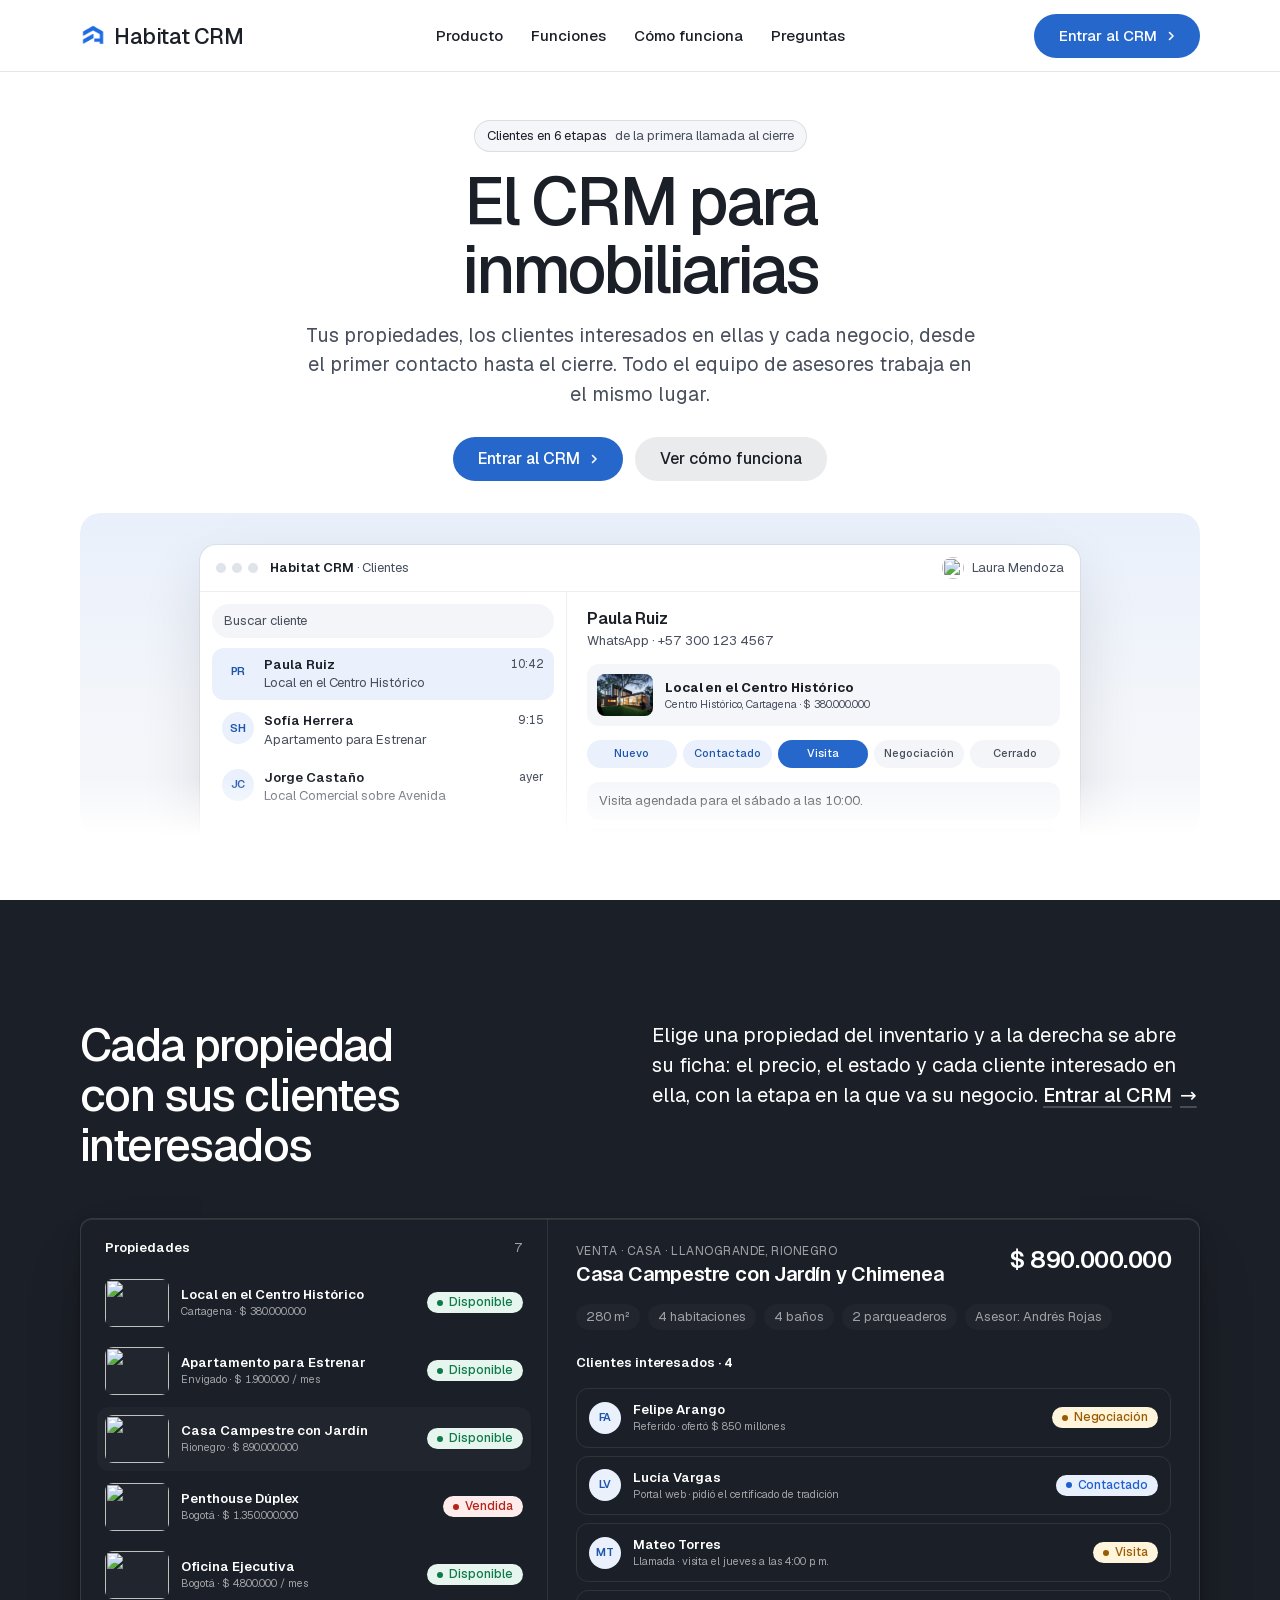
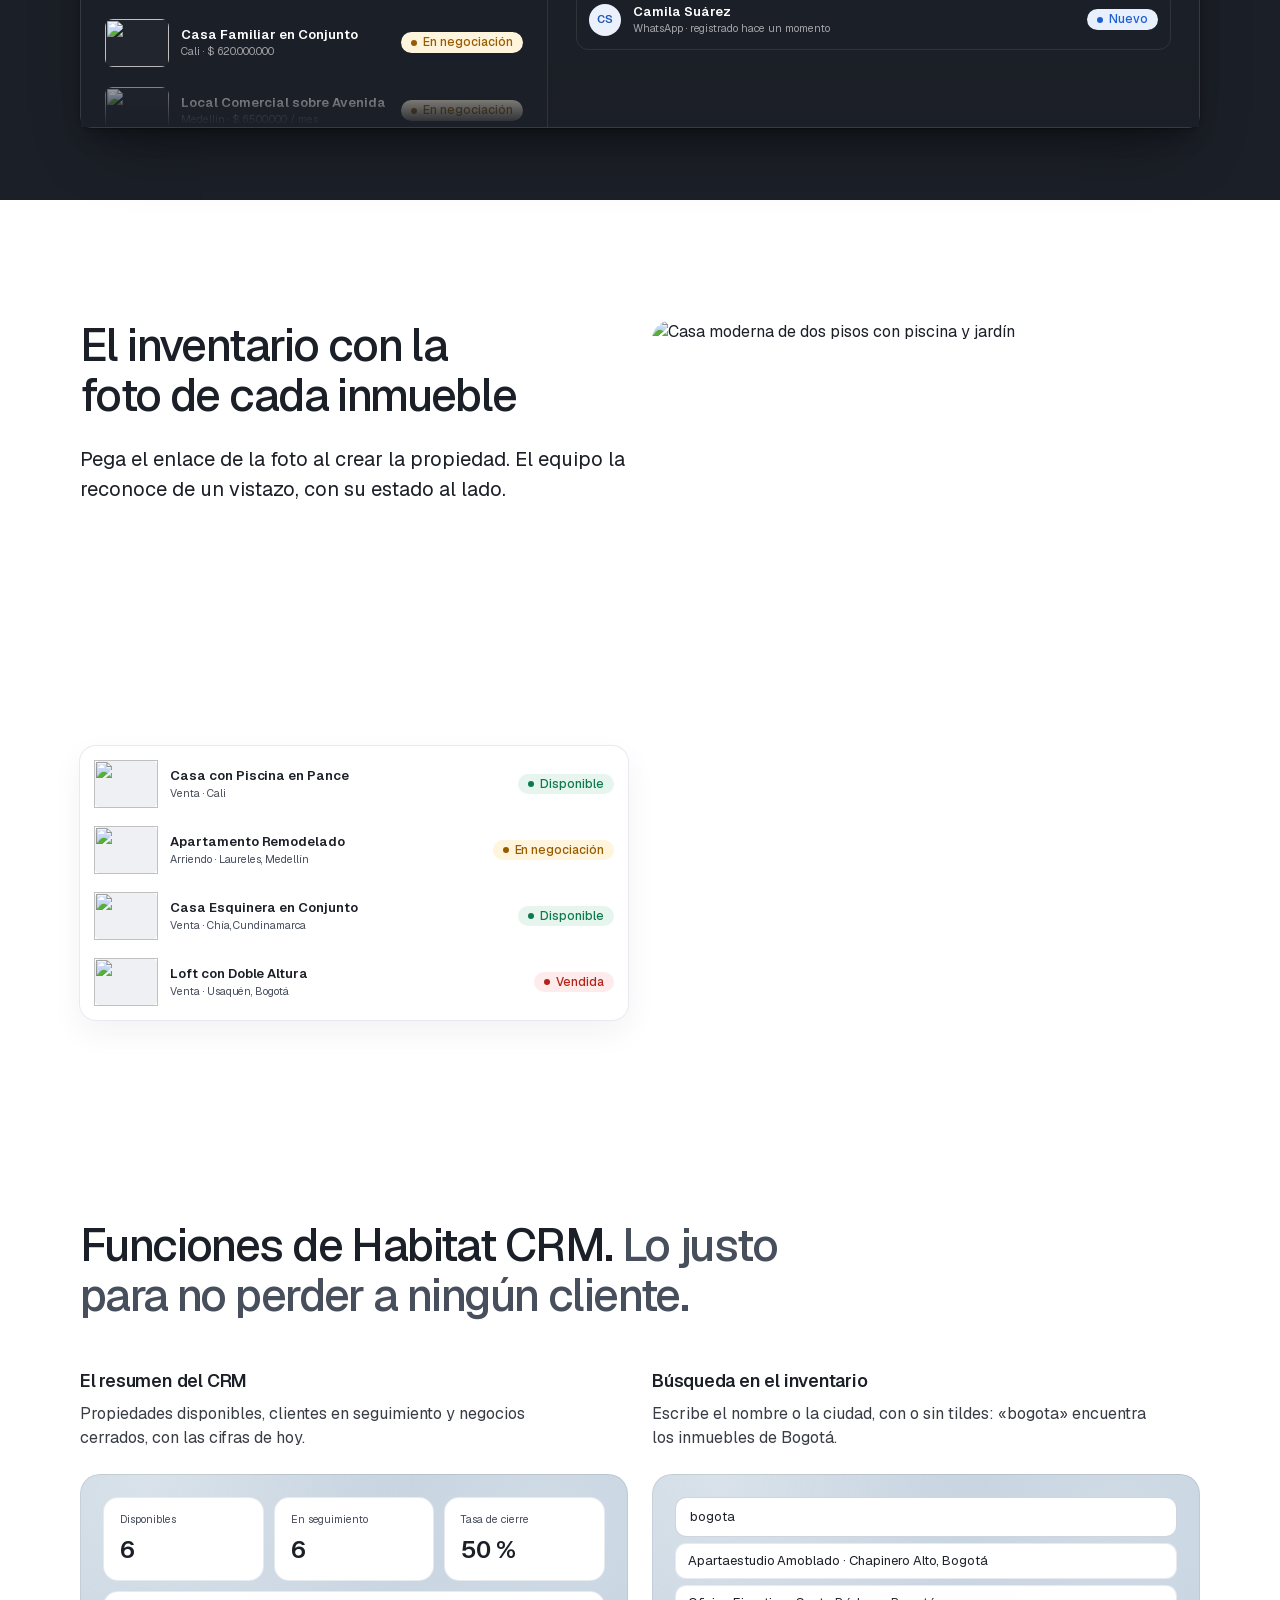
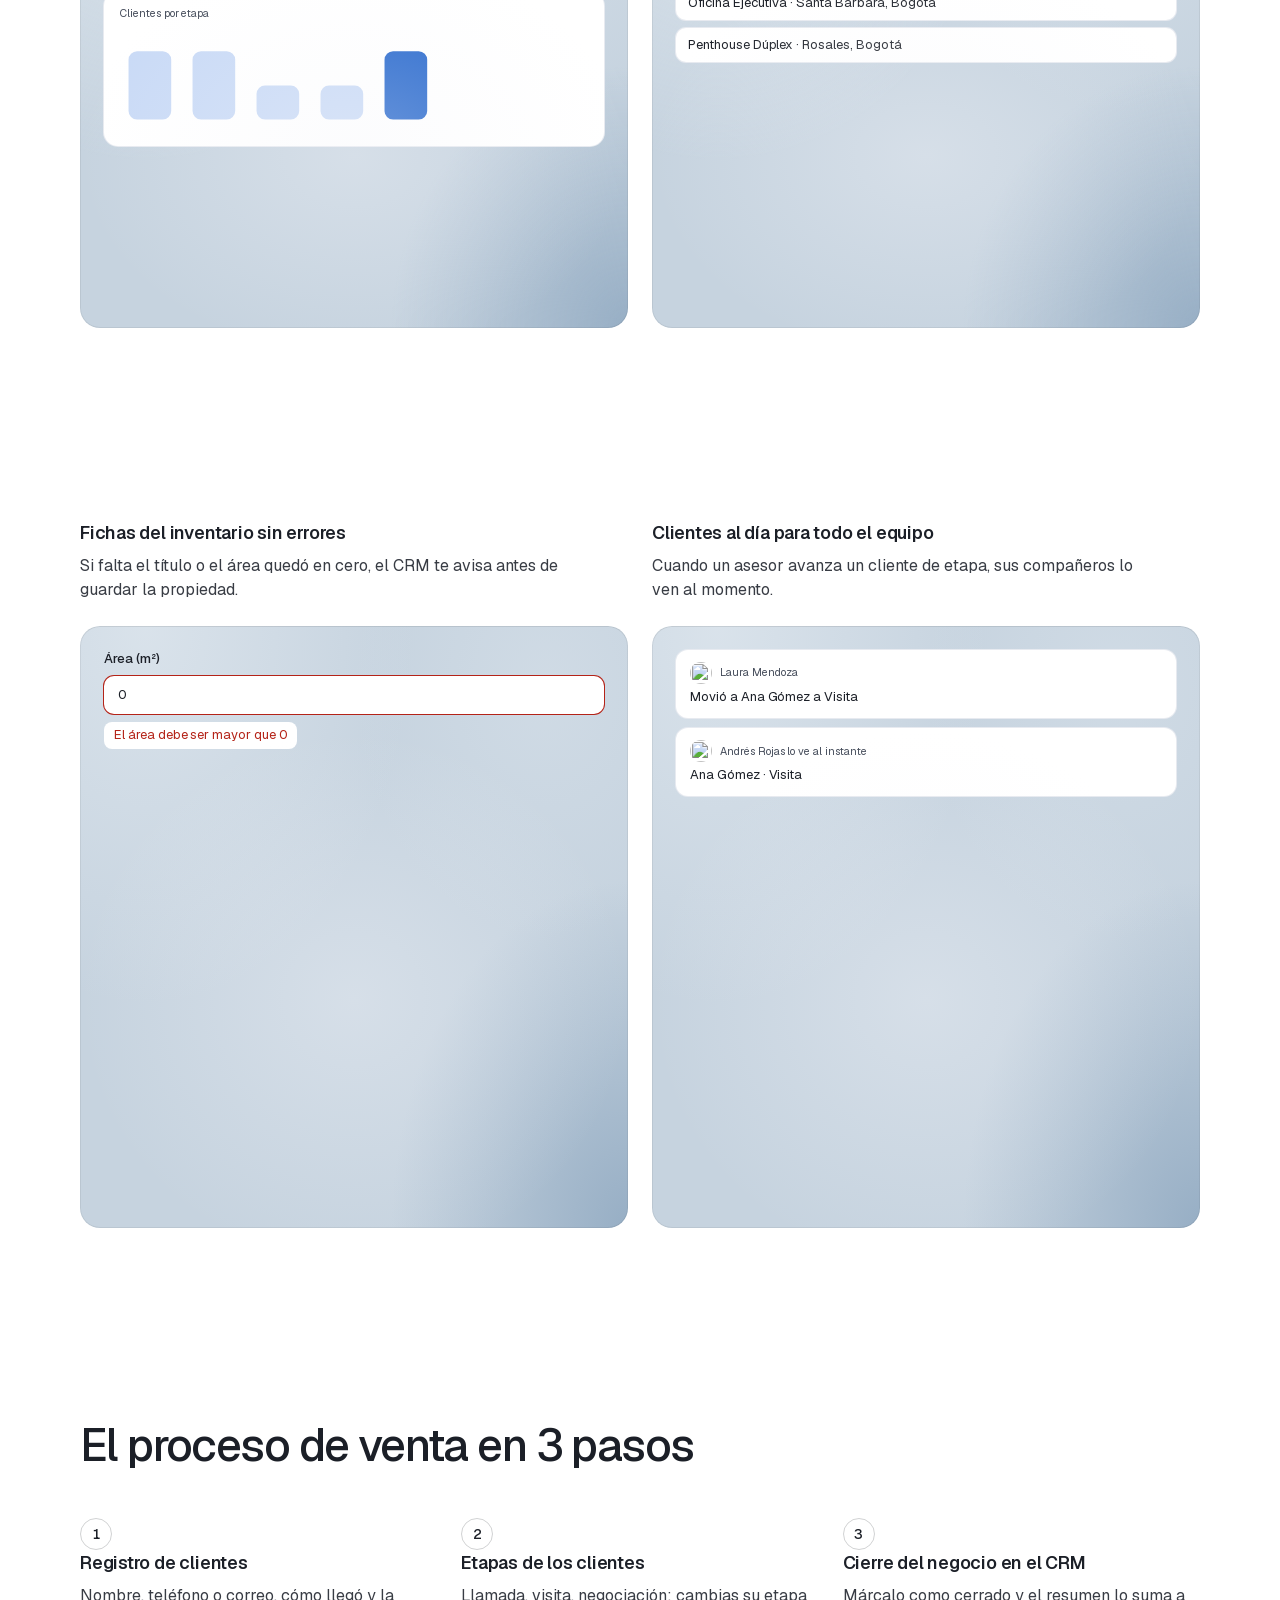
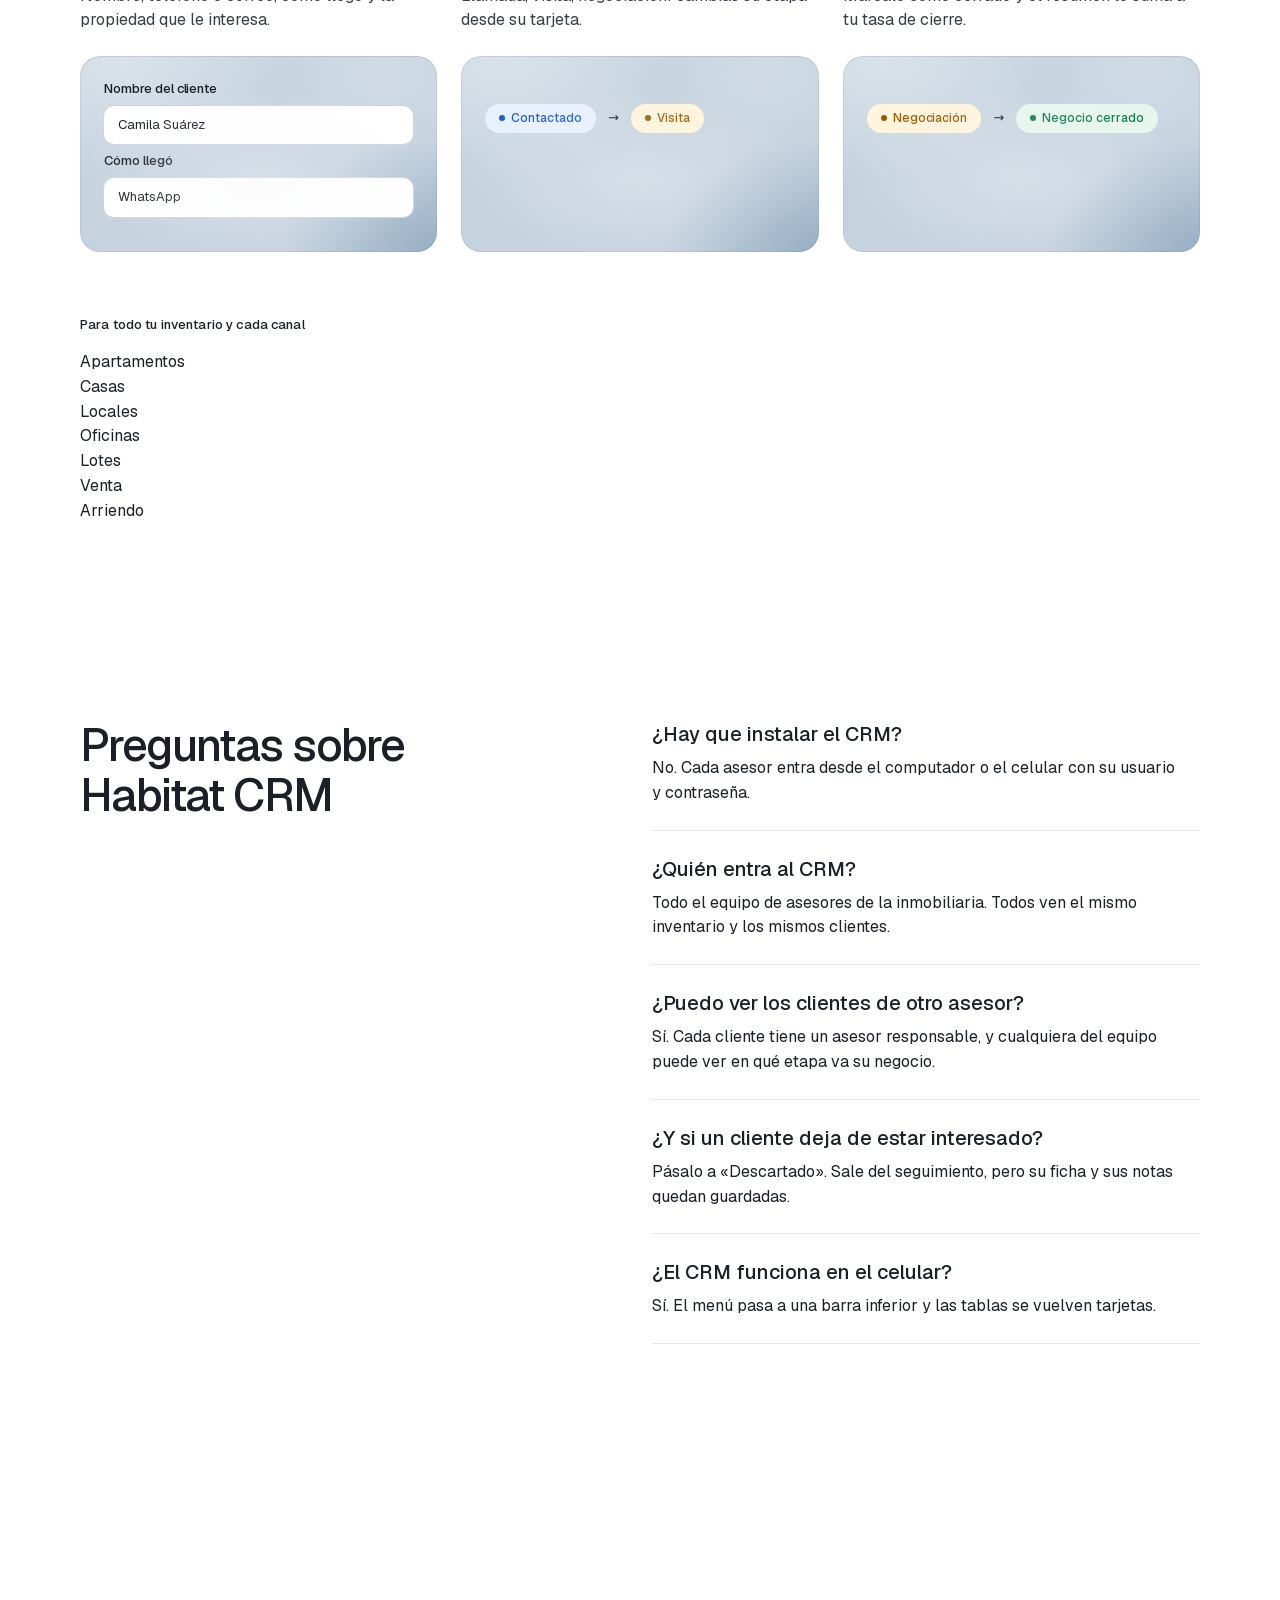
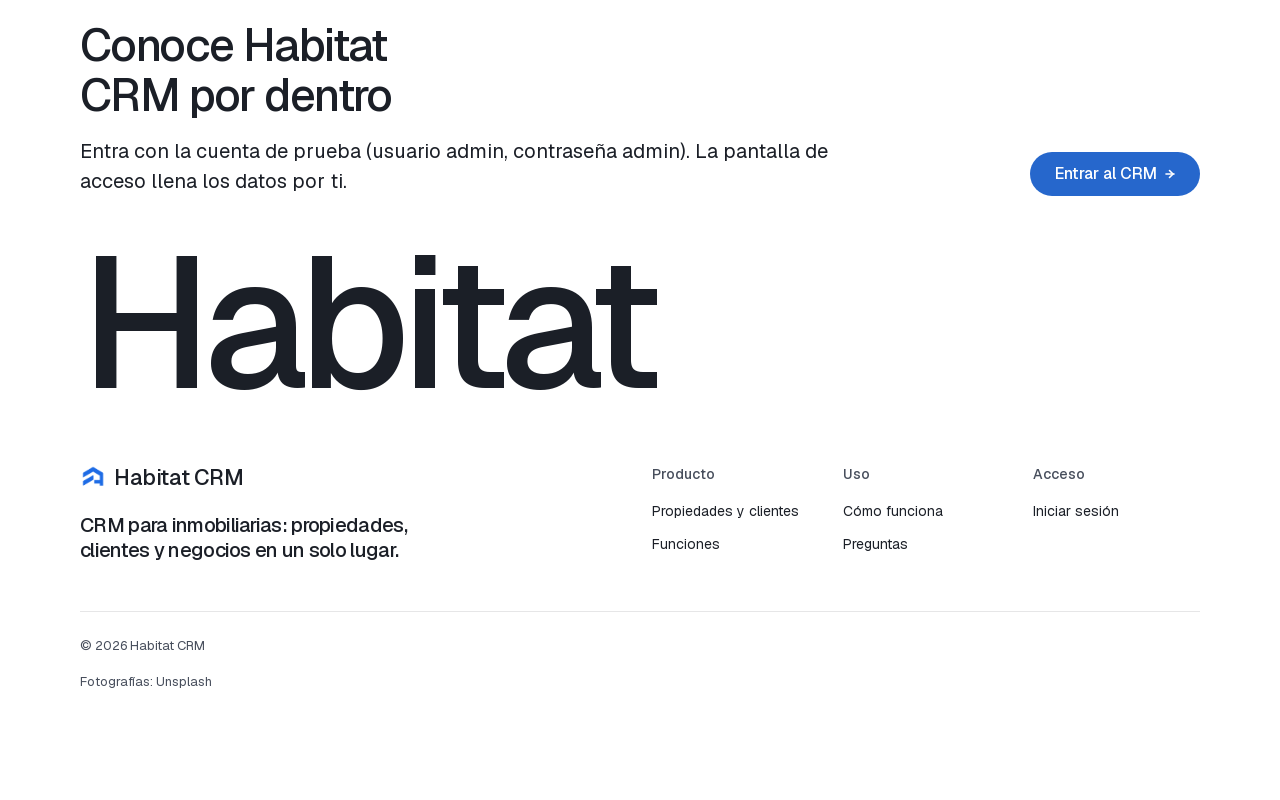
==== commit d3816561: "Landing interactiva con fotos y efectos; CRM con estilo Stripe - Landing: efecto fluted-glass en el " ====
--- a/index.html
+++ b/index.html
@@ -43,14 +43,15 @@
 <link rel="modulepreload" href="assets/moments/moments.js">
 <link rel="modulepreload" href="assets/moments/lib.js">
 <link rel="modulepreload" href="assets/moments/marquee-row/moment.js">
+<link rel="modulepreload" href="assets/moments/liquid-hover/moment.js">
 </head>
 <body>
 <!-- type: software (a CRM sold to real-estate agencies)
      deal: hero centred, nav nav-centre (nav-cards dealt; no photograph for its panel cards, dealt again), close close-word,
            footer footer-columns, rhythm dark-band (app-frame), buttons pill (tonal dealt; the client's references
-           CRMPro and Valtro use pill buttons), mark: the client's logo (dots dealt), grounds: none, effect: none
+           CRMPro and Valtro use pill buttons), mark: the client's logo (dots dealt), grounds: none, effect: fluted-glass on the hero window (effects.mjs pick, hero slot, quiet)
      palette: the client's own (logo blue #2667CC on white, start.mjs brand), type geist (self-hosted)
-     moments: marquee-row in #como-funciona (counter-rolls dealt; its section was sparse, the figures moved into sentences) -->
+     moments: liquid-hover in #inventario (moments.mjs pick, second deal), marquee-row in #como-funciona (counter-rolls dealt; its section was sparse, the figures moved into sentences) -->
 
 <header class="nav nav--centre">
   <div class="wrap nav__bar">
@@ -63,7 +64,7 @@
       <div class="nav__item"><a class="nav__link" href="#faq">Preguntas</a></div>
     </nav>
     <div class="nav__actions">
-      <a class="btn btn--primary" href="app.html">Ingresar al CRM</a>
+      <a class="btn btn--primary" href="app.html">Entrar al CRM</a>
     </div>
     <button class="nav__toggle" type="button" aria-expanded="false" aria-label="Menú">
       <svg width="18" height="18" viewBox="0 0 18 18" aria-hidden="true"><path d="M2 5h14M2 13h14" stroke="currentColor" stroke-width="1.6" stroke-linecap="round"/></svg>
@@ -75,14 +76,14 @@
   <section class="hero hero--centred" data-enter aria-labelledby="hero-h">
     <div class="wrap"><div class="hero-text">
       <div class="hero__c">
-        <a class="pill" href="#faq"><span>Desde el computador o el celular</span><span class="muted">Sin instalar nada</span></a>
+        <a class="pill" href="#como-funciona"><span>Clientes en 6 etapas</span><span class="muted">de la primera llamada al cierre</span></a>
         <h1 id="hero-h">El CRM para inmobiliarias</h1>
         <p class="hero__lead">Tus propiedades, los clientes interesados en ellas y cada negocio, desde el primer contacto hasta el cierre. Todo el equipo de asesores trabaja en el mismo lugar.</p>
-        <div class="btn-row"><a class="btn btn--primary" href="app.html">Ingresar al CRM</a><a class="btn btn--secondary" href="#como-funciona">Ver cómo funciona</a></div>
-      </div>
-      <div class="hero__window" role="img" aria-label="Habitat CRM: la lista de clientes y la ficha de Paula Ruiz pasando a la etapa Visita">
+        <div class="btn-row"><a class="btn btn--primary" href="app.html">Entrar al CRM</a><a class="btn btn--secondary" href="#como-funciona">Ver cómo funciona</a></div>
+      </div>
+      <div class="hero__window" data-fx="fluted-glass" data-fx-seed="26" role="img" aria-label="Habitat CRM: la lista de clientes y la ficha de Paula Ruiz pasando a la etapa Visita">
         <div class="ly-piece ui hw" aria-hidden="true">
-          <div class="hw__bar"><span class="hw__dots"><i></i><i></i><i></i></span><span><b>Habitat CRM</b> · Clientes</span><span class="hw__sp"></span><span>Laura Mendoza</span></div>
+          <div class="hw__bar"><span class="hw__dots"><i></i><i></i><i></i></span><span><b>Habitat CRM</b> · Clientes</span><span class="hw__sp"></span><span class="hw__me"><img class="hw__face" src="https://images.unsplash.com/photo-1573496359142-b8d87734a5a2?auto=format&fit=crop&w=64&h=64&q=70" alt="" width="64" height="64" loading="lazy">Laura Mendoza</span></div>
           <div class="hw__body">
             <div class="hw__list">
               <div class="hw__search">Buscar cliente</div>
@@ -109,39 +110,57 @@
     <div class="wrap">
       <div class="grid">
         <h2 id="producto-h" class="span-5">Cada propiedad con sus clientes interesados</h2>
-        <p class="span-6 start-7 t-lead">El inventario a la izquierda; a la derecha, la propiedad abierta con su precio, su estado y cada cliente interesado en ella, con la etapa en la que va su negocio. <a class="link" href="app.html">Ingresar al CRM</a></p>
-      </div>
-      <div class="ui app fill" role="img" aria-label="Habitat CRM: inventario de nueve propiedades y la Casa Campestre abierta con sus clientes interesados" data-ui-pause-host>
+        <p class="span-6 start-7 t-lead">Elige una propiedad del inventario y a la derecha se abre su ficha: el precio, el estado y cada cliente interesado en ella, con la etapa en la que va su negocio. <a class="link" href="app.html">Entrar al CRM</a></p>
+      </div>
+      <div class="ui ui-app app fill" role="group" aria-label="Habitat CRM de ejemplo: elige una propiedad para ver sus clientes interesados" data-app-frame>
         <div class="app__pane app__pane--list">
           <div class="af-list">
-            <div class="af-list__head"><b>Propiedades</b><span>9</span></div>
-            <div class="af-row"><img src="https://images.unsplash.com/photo-1555396273-367ea4eb4db5?auto=format&fit=crop&w=160&q=70" alt="" width="64" height="48" loading="lazy"><span><b>Local en el Centro Histórico</b><small>Cartagena · $ 380.000.000</small></span><em class="st st--ok">Disponible</em></div>
-            <div class="af-row"><img src="https://images.unsplash.com/photo-1560448204-e02f11c3d0e2?auto=format&fit=crop&w=160&q=70" alt="" width="64" height="48" loading="lazy"><span><b>Apartamento para Estrenar</b><small>Envigado · $ 1.900.000 / mes</small></span><em class="st st--ok">Disponible</em></div>
-            <div class="af-row is-on"><img src="https://images.unsplash.com/photo-1568605114967-8130f3a36994?auto=format&fit=crop&w=160&q=70" alt="" width="64" height="48" loading="lazy"><span><b>Casa Campestre con Jardín</b><small>Rionegro · $ 890.000.000</small></span><em class="st st--ok">Disponible</em></div>
-            <div class="af-row"><img src="https://images.unsplash.com/photo-1600596542815-ffad4c1539a9?auto=format&fit=crop&w=160&q=70" alt="" width="64" height="48" loading="lazy"><span><b>Penthouse Dúplex</b><small>Bogotá · $ 1.350.000.000</small></span><em class="st st--sold">Vendida</em></div>
-            <div class="af-row"><img src="https://images.unsplash.com/photo-1497366216548-37526070297c?auto=format&fit=crop&w=160&q=70" alt="" width="64" height="48" loading="lazy"><span><b>Oficina Ejecutiva</b><small>Bogotá · $ 4.800.000 / mes</small></span><em class="st st--ok">Disponible</em></div>
-            <div class="af-row"><img src="https://images.unsplash.com/photo-1570129477492-45c003edd2be?auto=format&fit=crop&w=160&q=70" alt="" width="64" height="48" loading="lazy"><span><b>Casa Familiar en Conjunto</b><small>Cali · $ 620.000.000</small></span><em class="st st--neg">En negociación</em></div>
-            <div class="af-row"><img src="https://images.unsplash.com/photo-1441986300917-64674bd600d8?auto=format&fit=crop&w=160&q=70" alt="" width="64" height="48" loading="lazy"><span><b>Local Comercial sobre Avenida</b><small>Medellín · $ 6.500.000 / mes</small></span><em class="st st--neg">En negociación</em></div>
-            <div class="af-row"><img src="https://images.unsplash.com/photo-1502672260266-1c1ef2d93688?auto=format&fit=crop&w=160&q=70" alt="" width="64" height="48" loading="lazy"><span><b>Apartaestudio Amoblado</b><small>Bogotá · $ 2.300.000 / mes</small></span><em class="st st--ok">Disponible</em></div>
-            <div class="af-row"><img src="https://images.unsplash.com/photo-1522708323590-d24dbb6b0267?auto=format&fit=crop&w=160&q=70" alt="" width="64" height="48" loading="lazy"><span><b>Apartamento con Vista al Mar</b><small>Cartagena · $ 450.000.000</small></span><em class="st st--ok">Disponible</em></div>
+            <div class="af-list__head"><b>Propiedades</b><span>7</span></div>
+            <button type="button" class="af-row" data-prop="local-centro" aria-pressed="false"><img src="https://images.unsplash.com/photo-1555396273-367ea4eb4db5?auto=format&fit=crop&w=160&q=70" alt="" width="64" height="48" loading="lazy"><span><b>Local en el Centro Histórico</b><small>Cartagena · $ 380.000.000</small></span><em class="st st--ok">Disponible</em></button>
+            <button type="button" class="af-row" data-prop="apto-envigado" aria-pressed="false"><img src="https://images.unsplash.com/photo-1560448204-e02f11c3d0e2?auto=format&fit=crop&w=160&q=70" alt="" width="64" height="48" loading="lazy"><span><b>Apartamento para Estrenar</b><small>Envigado · $ 1.900.000 / mes</small></span><em class="st st--ok">Disponible</em></button>
+            <button type="button" class="af-row is-on" data-prop="casa-campestre" aria-pressed="true"><img src="https://images.unsplash.com/photo-1568605114967-8130f3a36994?auto=format&fit=crop&w=160&q=70" alt="" width="64" height="48" loading="lazy"><span><b>Casa Campestre con Jardín</b><small>Rionegro · $ 890.000.000</small></span><em class="st st--ok">Disponible</em></button>
+            <button type="button" class="af-row" data-prop="penthouse" aria-pressed="false"><img src="https://images.unsplash.com/photo-1600596542815-ffad4c1539a9?auto=format&fit=crop&w=160&q=70" alt="" width="64" height="48" loading="lazy"><span><b>Penthouse Dúplex</b><small>Bogotá · $ 1.350.000.000</small></span><em class="st st--sold">Vendida</em></button>
+            <button type="button" class="af-row" data-prop="oficina" aria-pressed="false"><img src="https://images.unsplash.com/photo-1497366216548-37526070297c?auto=format&fit=crop&w=160&q=70" alt="" width="64" height="48" loading="lazy"><span><b>Oficina Ejecutiva</b><small>Bogotá · $ 4.800.000 / mes</small></span><em class="st st--ok">Disponible</em></button>
+            <button type="button" class="af-row" data-prop="casa-cali" aria-pressed="false"><img src="https://images.unsplash.com/photo-1570129477492-45c003edd2be?auto=format&fit=crop&w=160&q=70" alt="" width="64" height="48" loading="lazy"><span><b>Casa Familiar en Conjunto</b><small>Cali · $ 620.000.000</small></span><em class="st st--neg">En negociación</em></button>
+            <button type="button" class="af-row" data-prop="local-poblado" aria-pressed="false"><img src="https://images.unsplash.com/photo-1441986300917-64674bd600d8?auto=format&fit=crop&w=160&q=70" alt="" width="64" height="48" loading="lazy"><span><b>Local Comercial sobre Avenida</b><small>Medellín · $ 6.500.000 / mes</small></span><em class="st st--neg">En negociación</em></button>
           </div>
         </div>
         <div class="app__pane app__pane--open">
-          <div class="af-open">
+          <div class="af-open" aria-live="polite">
             <div class="af-open__top">
               <div><p class="af-kicker">Venta · Casa · Llanogrande, Rionegro</p><p class="af-title">Casa Campestre con Jardín y Chimenea</p></div>
               <p class="af-price">$ 890.000.000</p>
             </div>
             <p class="af-facts"><span>280 m²</span><span>4 habitaciones</span><span>4 baños</span><span>2 parqueaderos</span><span>Asesor: Andrés Rojas</span></p>
-            <p class="af-sub">Clientes interesados</p>
-            <div class="af-leads" data-ly-steps="1100">
+            <p class="af-sub">Clientes interesados · 4</p>
+            <div class="af-leads">
               <div class="af-lead"><i>FA</i><span><b>Felipe Arango</b><small>Referido · ofertó $ 850 millones</small></span><em class="st st--neg">Negociación</em></div>
               <div class="af-lead"><i>LV</i><span><b>Lucía Vargas</b><small>Portal web · pidió el certificado de tradición</small></span><em class="st st--info">Contactado</em></div>
               <div class="af-lead"><i>MT</i><span><b>Mateo Torres</b><small>Llamada · visita el jueves a las 4:00 p. m.</small></span><em class="st st--neg">Visita</em></div>
-              <div class="af-lead" data-step><i>CS</i><span><b>Camila Suárez</b><small>WhatsApp · registrado hace un momento</small></span><em class="st st--info">Nuevo</em></div>
+              <div class="af-lead"><i>CS</i><span><b>Camila Suárez</b><small>WhatsApp · registrado hace un momento</small></span><em class="st st--info">Nuevo</em></div>
             </div>
           </div>
         </div>
+      </div>
+    </div>
+  </section>
+
+  <section class="section" id="inventario" aria-labelledby="inventario-h">
+    <div class="wrap">
+      <div class="grid inv">
+        <div class="span-6 inv__text">
+          <h2 id="inventario-h">El inventario con la foto de cada inmueble</h2>
+          <p class="t-lead">Pega el enlace de la foto al crear la propiedad. El equipo la reconoce de un vistazo, con su estado al lado.</p>
+          <ul class="ui inv__list" role="list" aria-label="Propiedades de ejemplo">
+            <li class="inv__row"><span class="inv__thumb m-zoom"><img src="https://images.unsplash.com/photo-1512917774080-9991f1c4c750?auto=format&fit=crop&w=160&h=120&q=70" alt="" width="160" height="120" loading="lazy"></span><span class="inv__meta"><b>Casa con Piscina en Pance</b><small>Venta · Cali</small></span><em class="st st--ok">Disponible</em></li>
+            <li class="inv__row"><span class="inv__thumb m-zoom"><img src="https://images.unsplash.com/photo-1600566753190-17f0baa2a6c3?auto=format&fit=crop&w=160&h=120&q=70" alt="" width="160" height="120" loading="lazy"></span><span class="inv__meta"><b>Apartamento Remodelado</b><small>Arriendo · Laureles, Medellín</small></span><em class="st st--neg">En negociación</em></li>
+            <li class="inv__row"><span class="inv__thumb m-zoom"><img src="https://images.unsplash.com/photo-1600047509807-ba8f99d2cdde?auto=format&fit=crop&w=160&h=120&q=70" alt="" width="160" height="120" loading="lazy"></span><span class="inv__meta"><b>Casa Esquinera en Conjunto</b><small>Venta · Chía, Cundinamarca</small></span><em class="st st--ok">Disponible</em></li>
+            <li class="inv__row"><span class="inv__thumb m-zoom"><img src="https://images.unsplash.com/photo-1600210492486-724fe5c67fb0?auto=format&fit=crop&w=160&h=120&q=70" alt="" width="160" height="120" loading="lazy"></span><span class="inv__meta"><b>Loft con Doble Altura</b><small>Venta · Usaquén, Bogotá</small></span><em class="st st--sold">Vendida</em></li>
+          </ul>
+        </div>
+        <figure class="span-6 start-7 inv__lead" data-moment="liquid-hover" data-moment-opts='{"strength": 0.8}'>
+          <img src="https://images.unsplash.com/photo-1580587771525-78b9dba3b914?auto=format&fit=crop&w=1600&h=1300&q=70" alt="Casa moderna de dos pisos con piscina y jardín" width="1600" height="1300" loading="lazy">
+        </figure>
       </div>
     </div>
   </section>
@@ -150,11 +169,11 @@
     <div class="wrap">
       <div class="group">
         <div class="section-head">
-          <h2 id="funciones-h">Funciones de Habitat CRM. <span class="muted">Lo justo para que ningún interesado se quede sin respuesta.</span></h2>
+          <h2 id="funciones-h">Funciones de Habitat CRM. <span class="muted">Lo justo para no perder a ningún cliente.</span></h2>
         </div>
         <div class="grid">
           <article class="card card--row card--open span-6">
-            <h3>El negocio de un vistazo</h3>
+            <h3>El resumen del CRM</h3>
             <p>Propiedades disponibles, clientes en seguimiento y negocios cerrados, con las cifras de hoy.</p>
             <div class="panel"><div class="ui bx">
               <div class="bx-dash">
@@ -168,7 +187,7 @@
             </div></div>
           </article>
           <article class="card card--row card--open span-6">
-            <h3>Encuentra cualquier propiedad</h3>
+            <h3>Búsqueda en el inventario</h3>
             <p>Escribe el nombre o la ciudad, con o sin tildes: «bogota» encuentra los inmuebles de Bogotá.</p>
             <div class="panel"><div class="ui bx">
               <div class="bx-search"><span class="bx-field">bogota</span><span class="bx-hit">Apartaestudio Amoblado · Chapinero Alto, Bogotá</span><span class="bx-hit">Oficina Ejecutiva · Santa Bárbara, Bogotá</span><span class="bx-hit">Penthouse Dúplex · Rosales, Bogotá</span></div>
@@ -178,17 +197,17 @@
       </div>
       <div class="grid">
         <article class="card card--row card--open span-6">
-          <h3>Fichas completas y sin errores</h3>
+          <h3>Fichas del inventario sin errores</h3>
           <p>Si falta el título o el área quedó en cero, el CRM te avisa antes de guardar la propiedad.</p>
           <div class="panel"><div class="ui bx">
             <div class="bx-form"><span class="bx-label">Área (m²)</span><span class="bx-field is-bad">0</span><span class="bx-err">El área debe ser mayor que 0</span></div>
           </div></div>
         </article>
         <article class="card card--row card--open span-6">
-          <h3>Todo el equipo al día</h3>
+          <h3>Clientes al día para todo el equipo</h3>
           <p>Cuando un asesor avanza un cliente de etapa, sus compañeros lo ven al momento.</p>
           <div class="panel"><div class="ui bx">
-            <div class="bx-tabs"><span><small>Laura Mendoza</small>Movió a Ana Gómez a Visita</span><span><small>Andrés Rojas lo ve al instante</small>Ana Gómez · Visita</span></div>
+            <div class="bx-tabs"><span><small><img class="bx-face" src="https://images.unsplash.com/photo-1573496359142-b8d87734a5a2?auto=format&fit=crop&w=64&h=64&q=70" alt="" width="64" height="64" loading="lazy">Laura Mendoza</small>Movió a Ana Gómez a Visita</span><span><small><img class="bx-face" src="https://images.unsplash.com/photo-1500648767791-00dcc994a43e?auto=format&fit=crop&w=64&h=64&q=70" alt="" width="64" height="64" loading="lazy">Andrés Rojas lo ve al instante</small>Ana Gómez · Visita</span></div>
           </div></div>
         </article>
       </div>
@@ -201,19 +220,19 @@
       <div class="grid">
         <article class="card card--row card--open span-4">
           <span class="step-num">1</span>
-          <h3>Registra al cliente</h3>
+          <h3>Registro de clientes</h3>
           <p>Nombre, teléfono o correo, cómo llegó y la propiedad que le interesa.</p>
           <div class="panel"><div class="ui bx"><div class="bx-form"><span class="bx-label">Nombre del cliente</span><span class="bx-field">Camila Suárez</span><span class="bx-label">Cómo llegó</span><span class="bx-field">WhatsApp</span></div></div></div>
         </article>
         <article class="card card--row card--open span-4">
           <span class="step-num">2</span>
-          <h3>Acompáñalo en cada etapa</h3>
+          <h3>Etapas de los clientes</h3>
           <p>Llamada, visita, negociación: cambias su etapa desde su tarjeta.</p>
           <div class="panel"><div class="ui bx"><div class="bx-stage"><span class="st st--info">Contactado</span><span class="bx-arrow">→</span><span class="st st--neg">Visita</span></div></div></div>
         </article>
         <article class="card card--row card--open span-4">
           <span class="step-num">3</span>
-          <h3>Cierra el negocio</h3>
+          <h3>Cierre del negocio en el CRM</h3>
           <p>Márcalo como cerrado y el resumen lo suma a tu tasa de cierre.</p>
           <div class="panel"><div class="ui bx"><div class="bx-stage"><span class="st st--neg">Negociación</span><span class="bx-arrow">→</span><span class="st st--ok">Negocio cerrado</span></div></div></div>
         </article>
@@ -248,7 +267,7 @@
     <div class="closing__cta close--word">
       <div class="section-head--split">
         <div><h2 id="close-h">Conoce Habitat CRM por dentro</h2><p class="t-lead">Entra con la cuenta de prueba (usuario admin, contraseña admin). La pantalla de acceso llena los datos por ti.</p></div>
-        <a class="btn btn--primary" href="app.html">Ingresar al CRM<svg class="m-arrow" viewBox="0 0 12 12" aria-hidden="true"><path class="m-arrow__stem" d="M1 6h8"/><path class="m-arrow__head" d="M4.5 2.5 8 6l-3.5 3.5"/></svg></a>
+        <a class="btn btn--primary" href="app.html">Entrar al CRM<svg class="m-arrow" viewBox="0 0 12 12" aria-hidden="true"><path class="m-arrow__stem" d="M1 6h8"/><path class="m-arrow__head" d="M4.5 2.5 8 6l-3.5 3.5"/></svg></a>
       </div>
       <p class="close__word" aria-hidden="true">Habitat</p>
     </div>
@@ -273,5 +292,6 @@
 <script type="module" src="assets/system.js"></script>
 <script type="module" src="assets/motion/motion.js"></script>
 <script type="module" src="assets/layout/layout.js"></script>
+<script type="module" src="js/landing.js"></script>
 </body>
 </html>
--- a/css/landing.css
+++ b/css/landing.css
@@ -18,7 +18,10 @@
 /* at 320 the bar holds the logo, the main button and the menu: the name steps aside, the logo keeps its label */
 @media (max-width: 359px) { .nav .brand-name { display: none; } }
 /* Geist's ascenders are taller than the kit's .86 line: give the closing word room at its top */
-.close__word { line-height: 1.02; }
+.close__word { line-height: 1.02; flex-shrink: 0; }
+/* on a short window the closing keeps its full height instead of squeezing the name over the links */
+footer.closing { height: auto; min-height: 100vh; min-height: 100svh; }
+footer.closing > .wrap { grid-template-rows: minmax(0, 1fr) auto; row-gap: var(--s-7); }
 
 /* Status chips shared by every visual (the CRM's own states) */
 .st {
@@ -31,6 +34,7 @@
 .st--neg { color: #9a5b00; background: #fff4dc; }
 .st--sold { color: #b42318; background: #fdeceb; }
 .st--info { color: #1d5fd0; background: #e8f0fe; }
+.st--off { color: #4a5263; background: #eef0f3; }
 
 /* ---------------------------------------------------------------- hero window: the leads view */
 .hero--centred .hero__window { background: linear-gradient(180deg, #e9f0fb, #f5f6fa 70%); }
@@ -119,7 +123,7 @@
 /* ---------------------------------------------------------------- bento and step panels: small pieces of the CRM */
 #funciones .panel { --p-h: 260px; }
 #como-funciona .panel { --p-h: 196px; }
-@media (max-width: 639px) { #funciones .panel { --p-h: 150px; } #como-funciona .panel { --p-h: 222px; } }
+@media (max-width: 639px) { #funciones .panel { --p-h: 132px; } #como-funciona .panel { --p-h: 222px; } }
 
 .bx { display: grid; align-content: start; padding: 24px; font-size: 13px; line-height: 1.4; color: var(--p-ink); }
 .bx-dash { display: grid; grid-template-columns: repeat(3, minmax(0, 1fr)); gap: 12px; }
@@ -151,3 +155,46 @@
 .mq { margin-top: var(--s-8); display: grid; grid-template-columns: minmax(0, 1fr); gap: var(--s-4); overflow: hidden; }
 /* on a phone the three steps and the marquee need exactly two screens */
 @media (max-width: 639px) { #como-funciona { --hm: 2; } }
+
+/* ---------------------------------------------------------------- portraits inside the drawn UI */
+.hw__me { display: inline-flex; align-items: center; gap: 8px; }
+.hw__face, .bx-face { width: 22px; height: 22px; border-radius: 50%; object-fit: cover; flex-shrink: 0; }
+.bx-tabs small { display: flex; align-items: center; gap: 8px; margin-bottom: 4px; }
+
+/* ---------------------------------------------------------------- the app frame is a working selector */
+button.af-row {
+  width: 100%; border: 0; margin: 0; background: none; color: inherit; font: inherit; text-align: left; cursor: pointer;
+  transition: background-color 160ms cubic-bezier(.23, 1, .32, 1), transform 120ms cubic-bezier(.23, 1, .32, 1);
+}
+button.af-row:active { transform: scale(.985); }
+button.af-row:focus-visible { outline: 2px solid var(--p-accent); outline-offset: -2px; }
+@media (hover: hover) and (pointer: fine) { button.af-row:not(.is-on):hover { background: color-mix(in srgb, var(--u-fill) 60%, transparent); } }
+.af-open { will-change: opacity, transform; }
+
+/* ---------------------------------------------------------------- inventory: text and listing left, the liquid photograph right */
+.inv { align-items: stretch; }
+.inv__text { display: grid; grid-template-rows: auto auto 1fr; align-content: start; gap: var(--s-5); }
+.inv__text > .inv__list { align-self: end; }
+.inv__list { list-style: none; margin: var(--s-3) 0 0; padding: 6px; display: grid; gap: 2px; border-radius: 16px; background: #fff; box-shadow: 0 0 0 1px #e7eaf0, 0 12px 32px rgba(27, 31, 39, .06); }
+.inv__row {
+  display: grid; grid-template-columns: 64px minmax(0, 1fr) auto; align-items: center; gap: 12px; padding: 8px;
+  border-radius: 12px; font-size: 13px; line-height: 1.35;
+  transition: background-color 160ms cubic-bezier(.23, 1, .32, 1);
+}
+@media (hover: hover) and (pointer: fine) { .inv__row:hover { background: #f5f6fa; } }
+.inv__thumb { display: block; width: 64px; height: 48px; border-radius: 8px; background: #eef0f3; }
+.inv__thumb img { width: 100%; height: 100%; object-fit: cover; display: block; }
+.inv__meta { display: grid; gap: 2px; min-width: 0; }
+.inv__meta b { font-weight: 600; overflow: hidden; text-overflow: ellipsis; white-space: nowrap; }
+.inv__meta small { color: var(--p-muted); overflow: hidden; text-overflow: ellipsis; white-space: nowrap; }
+.inv__lead { margin: 0; min-height: 420px; border-radius: var(--r-lg); overflow: hidden; position: relative; }
+.inv__lead > img { position: absolute; inset: 0; width: 100%; height: 100%; object-fit: cover; }
+@media (min-width: 1024px) { .inv__lead { min-height: min(700px, calc(100svh - 200px)); } }
+@media (max-width: 1023px) { .inv__lead { min-height: 360px; } }
+@media (max-width: 639px) {
+  .inv__lead { min-height: 0; aspect-ratio: 4 / 3; }
+  .inv__row .st { display: none; }
+}
+/* grid items never widen past their track: long names end in an ellipsis instead of running over the chips */
+.af-row > span, .af-lead > span { min-width: 0; }
+@media (prefers-reduced-motion: reduce) { .inv__row, button.af-row { transition: none; } }
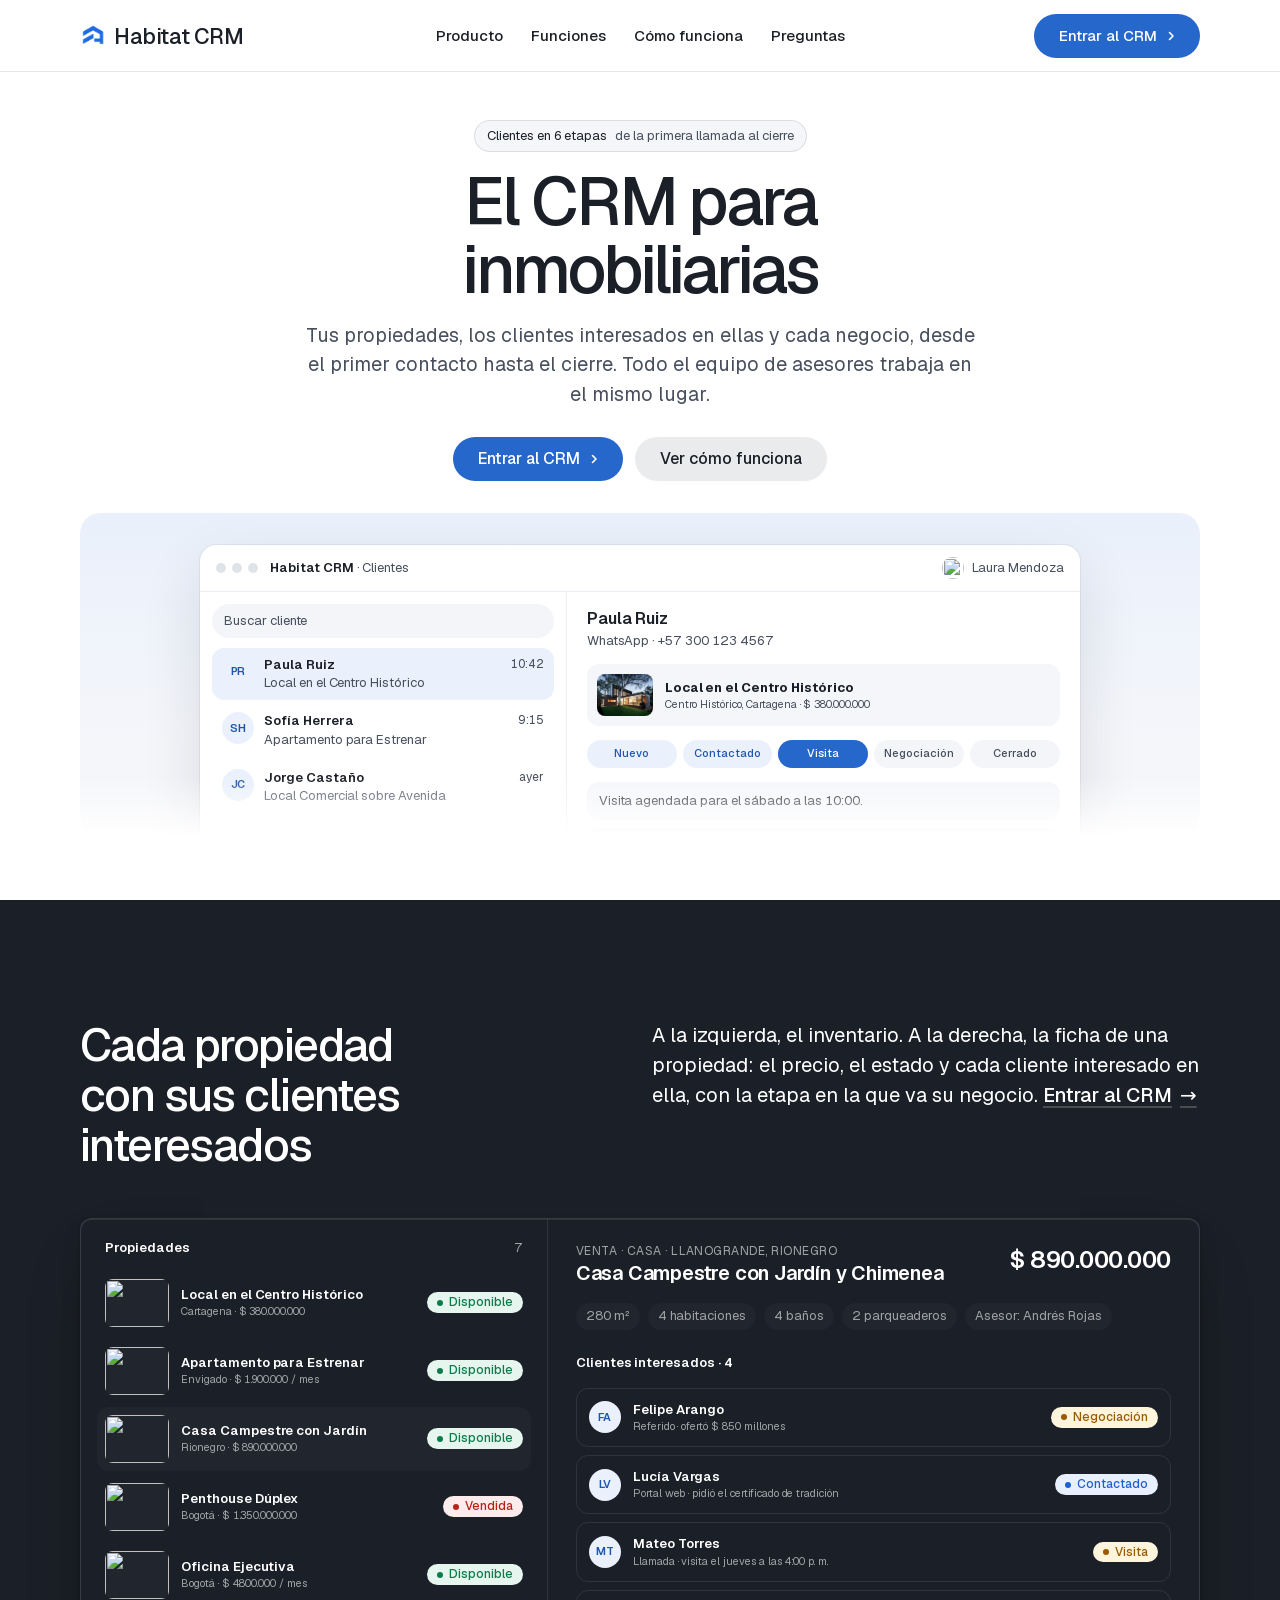
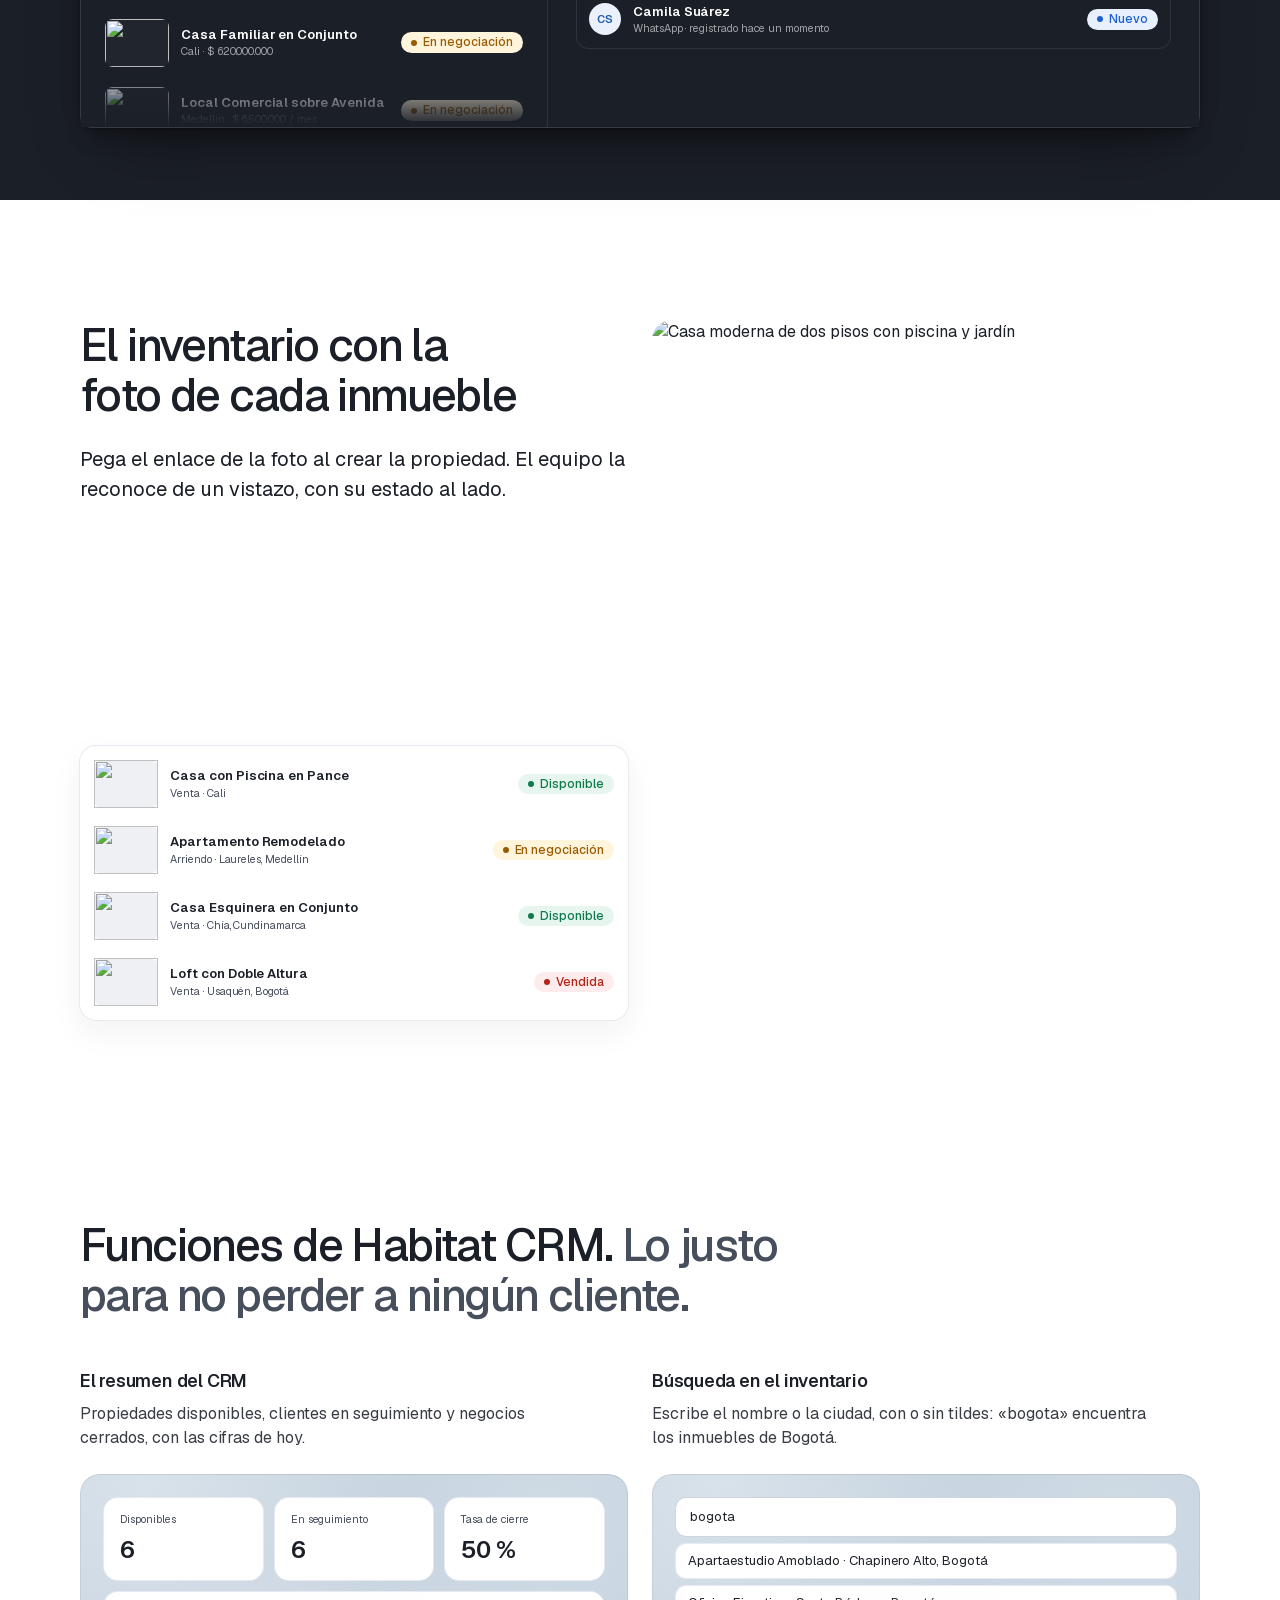
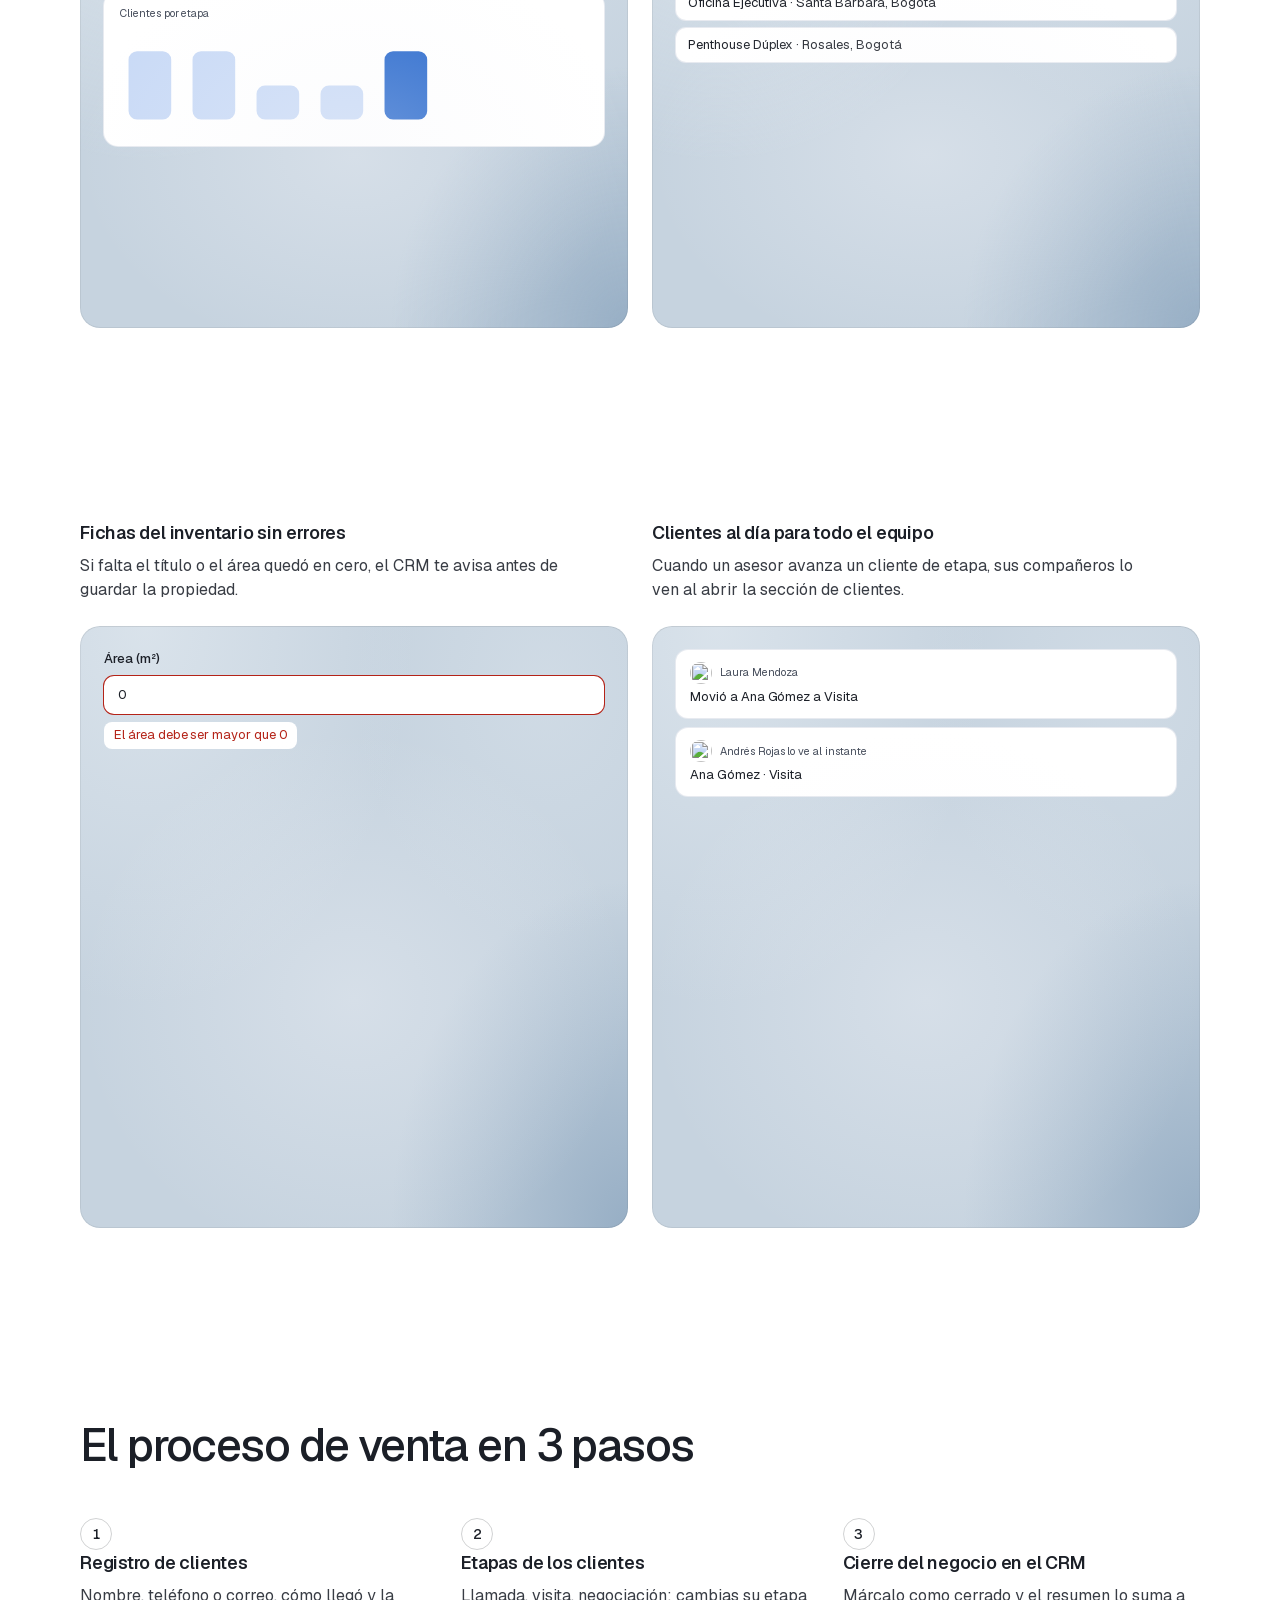
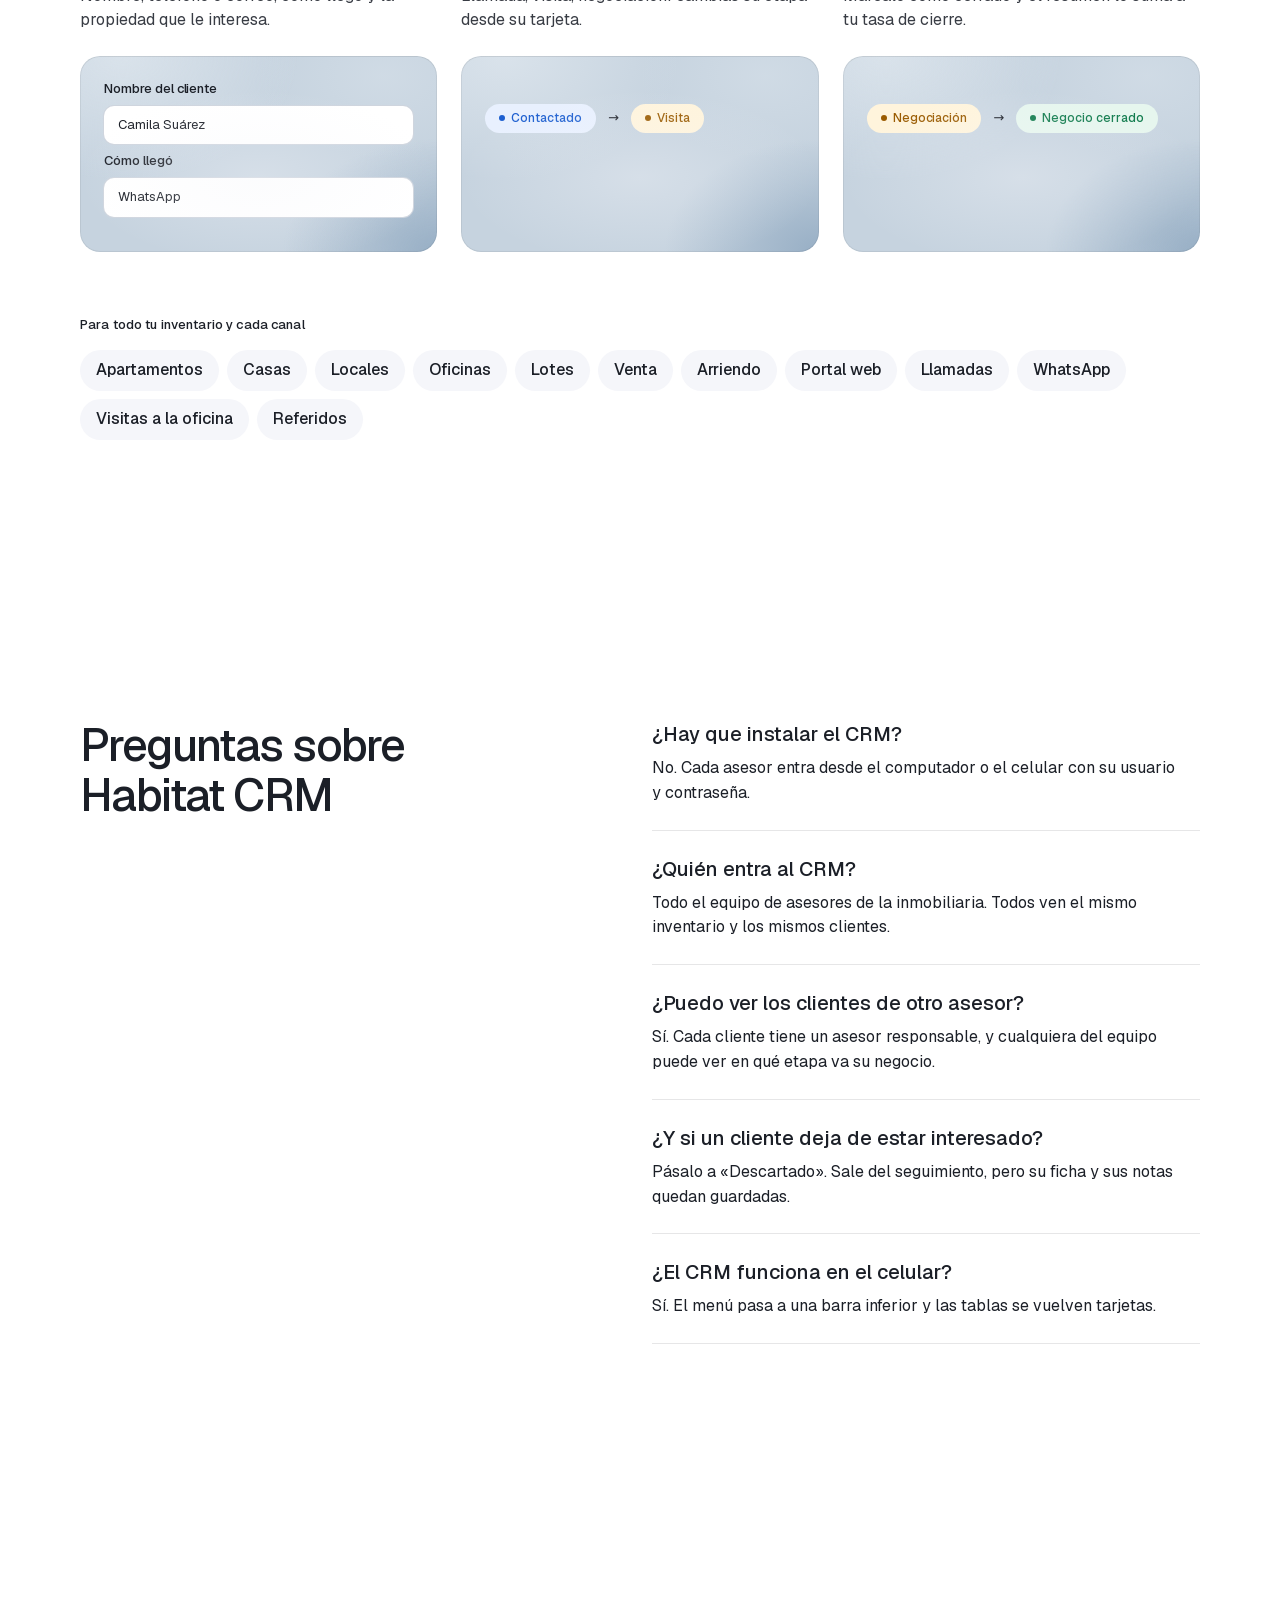
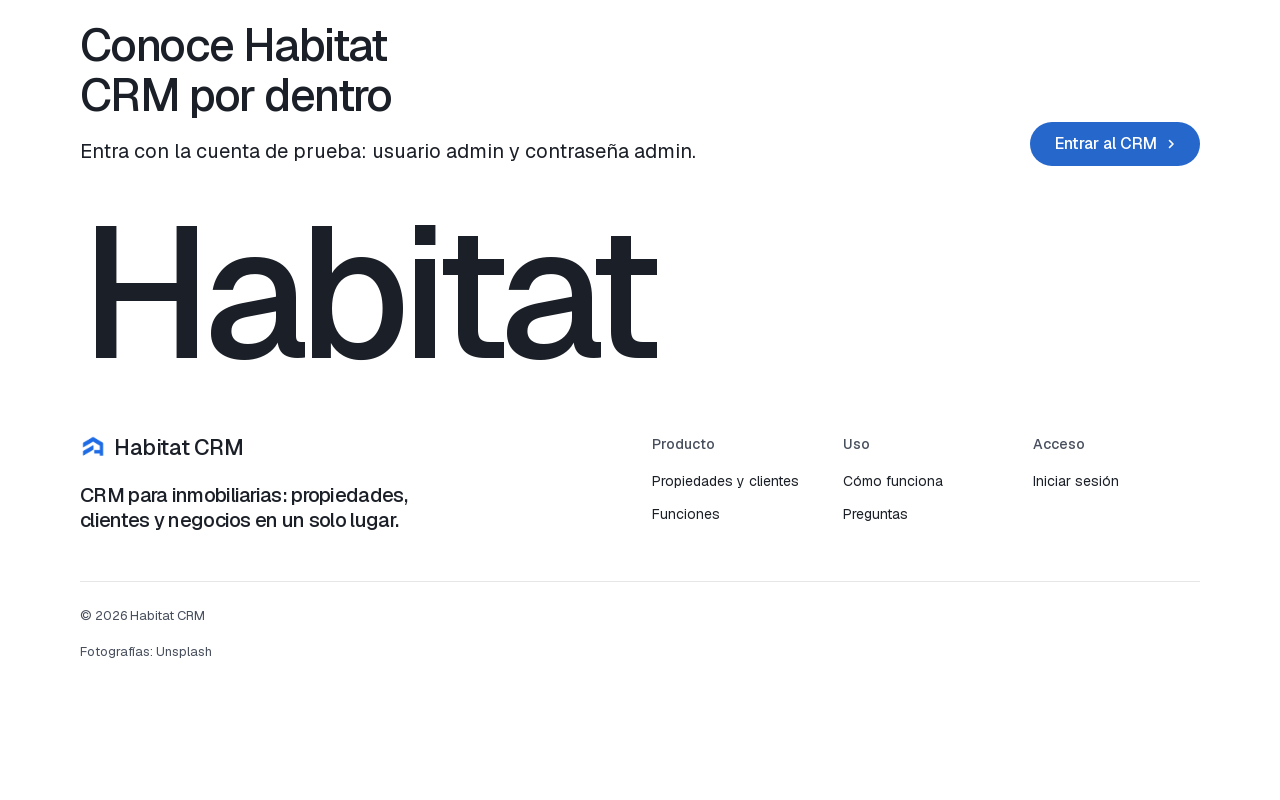
==== commit 33c258eb: "CRM sin JavaScript: Java arma las páginas; comentarios en español - El CRM (login, resumen, propieda" ====
--- a/index.html
+++ b/index.html
@@ -1,5 +1,5 @@
 <!doctype html>
-<html lang="es" data-type="software" data-radius="soft" data-ground="sky" data-buttons="pill" data-motion>
+<html lang="es" data-type="software" data-radius="soft" data-ground="sky" data-buttons="pill">
 <head>
 <meta charset="utf-8">
 <meta name="viewport" content="width=device-width, initial-scale=1, viewport-fit=cover">
@@ -12,13 +12,12 @@
 <meta name="twitter:card" content="summary_large_image">
 <link rel="icon" href="assets/img/logo.png" type="image/png">
 <meta name="theme-color" content="#ffffff">
+<!-- Cuando la página tenga dominio propio, se activa esta línea con la dirección real -->
 <!-- <link rel="canonical" href="https://[dominio del cliente]/"> -->
 <meta name="site-kind" content="software">
 <meta name="page-type" content="software">
 <link rel="stylesheet" href="assets/system.css">
 <link rel="stylesheet" href="assets/ui/cards.css">
-<link rel="stylesheet" href="assets/motion/motion.css">
-<link rel="stylesheet" href="assets/backgrounds/backgrounds.css">
 <link rel="stylesheet" href="assets/layout/layout.css">
 <link rel="stylesheet" href="assets/icons/icon.css">
 <style>
@@ -37,22 +36,10 @@
 </style>
 <link rel="stylesheet" href="assets/ui/base.css">
 <link rel="stylesheet" href="css/landing.css">
-<script>document.documentElement.classList.add('m-enter');setTimeout(()=>document.documentElement.classList.add('m-enter-done'),700)</script>
-<script src="assets/backgrounds/backgrounds.js"></script>
-<script>document.documentElement.classList.add('mo-js');setTimeout(()=>document.documentElement.classList.add('mo-safe'),2500)</script>
-<link rel="modulepreload" href="assets/moments/moments.js">
-<link rel="modulepreload" href="assets/moments/lib.js">
-<link rel="modulepreload" href="assets/moments/marquee-row/moment.js">
-<link rel="modulepreload" href="assets/moments/liquid-hover/moment.js">
 </head>
 <body>
-<!-- type: software (a CRM sold to real-estate agencies)
-     deal: hero centred, nav nav-centre (nav-cards dealt; no photograph for its panel cards, dealt again), close close-word,
-           footer footer-columns, rhythm dark-band (app-frame), buttons pill (tonal dealt; the client's references
-           CRMPro and Valtro use pill buttons), mark: the client's logo (dots dealt), grounds: none, effect: fluted-glass on the hero window (effects.mjs pick, hero slot, quiet)
-     palette: the client's own (logo blue #2667CC on white, start.mjs brand), type geist (self-hosted)
-     moments: liquid-hover in #inventario (moments.mjs pick, second deal), marquee-row in #como-funciona (counter-rolls dealt; its section was sparse, the figures moved into sentences) -->
-
+<!-- Esta página es solo HTML y CSS: no tiene JavaScript ni efectos especiales. -->
+  
 <header class="nav nav--centre">
   <div class="wrap nav__bar">
     <a class="skip-link" href="#top">Saltar al contenido</a>
@@ -64,24 +51,21 @@
       <div class="nav__item"><a class="nav__link" href="#faq">Preguntas</a></div>
     </nav>
     <div class="nav__actions">
-      <a class="btn btn--primary" href="app.html">Entrar al CRM</a>
-    </div>
-    <button class="nav__toggle" type="button" aria-expanded="false" aria-label="Menú">
-      <svg width="18" height="18" viewBox="0 0 18 18" aria-hidden="true"><path d="M2 5h14M2 13h14" stroke="currentColor" stroke-width="1.6" stroke-linecap="round"/></svg>
-    </button>
+      <a class="btn btn--primary" href="resumen">Entrar al CRM</a>
+    </div>
   </div>
 </header>
 
 <main id="top">
-  <section class="hero hero--centred" data-enter aria-labelledby="hero-h">
+  <section class="hero hero--centred" aria-labelledby="hero-h">
     <div class="wrap"><div class="hero-text">
       <div class="hero__c">
         <a class="pill" href="#como-funciona"><span>Clientes en 6 etapas</span><span class="muted">de la primera llamada al cierre</span></a>
         <h1 id="hero-h">El CRM para inmobiliarias</h1>
         <p class="hero__lead">Tus propiedades, los clientes interesados en ellas y cada negocio, desde el primer contacto hasta el cierre. Todo el equipo de asesores trabaja en el mismo lugar.</p>
-        <div class="btn-row"><a class="btn btn--primary" href="app.html">Entrar al CRM</a><a class="btn btn--secondary" href="#como-funciona">Ver cómo funciona</a></div>
-      </div>
-      <div class="hero__window" data-fx="fluted-glass" data-fx-seed="26" role="img" aria-label="Habitat CRM: la lista de clientes y la ficha de Paula Ruiz pasando a la etapa Visita">
+        <div class="btn-row"><a class="btn btn--primary" href="resumen">Entrar al CRM</a><a class="btn btn--secondary" href="#como-funciona">Ver cómo funciona</a></div>
+      </div>
+      <div class="hero__window" role="img" aria-label="Habitat CRM: la lista de clientes y la ficha de Paula Ruiz pasando a la etapa Visita">
         <div class="ly-piece ui hw" aria-hidden="true">
           <div class="hw__bar"><span class="hw__dots"><i></i><i></i><i></i></span><span><b>Habitat CRM</b> · Clientes</span><span class="hw__sp"></span><span class="hw__me"><img class="hw__face" src="https://images.unsplash.com/photo-1573496359142-b8d87734a5a2?auto=format&fit=crop&w=64&h=64&q=70" alt="" width="64" height="64" loading="lazy">Laura Mendoza</span></div>
           <div class="hw__body">
@@ -95,9 +79,9 @@
               <div class="hw__head"><b>Paula Ruiz</b><span>WhatsApp · +57 300 123 4567</span></div>
               <div class="hw__prop"><span class="hw__thumb"></span><span><b>Local en el Centro Histórico</b><small>Centro Histórico, Cartagena · $ 380.000.000</small></span></div>
               <ol class="hw__stages"><li class="is-done">Nuevo</li><li class="is-done">Contactado</li><li class="is-now">Visita</li><li>Negociación</li><li>Cerrado</li></ol>
-              <div class="hw__feed" data-ly-steps="900">
+              <div class="hw__feed">
                 <p class="hw__note">Visita agendada para el sábado a las 10:00.</p>
-                <p class="hw__done" data-step>Etapa cambiada a <b>Visita</b> · Laura Mendoza</p>
+                <p class="hw__done">Etapa cambiada a <b>Visita</b> · Laura Mendoza</p>
               </div>
             </div>
           </div>
@@ -110,19 +94,19 @@
     <div class="wrap">
       <div class="grid">
         <h2 id="producto-h" class="span-5">Cada propiedad con sus clientes interesados</h2>
-        <p class="span-6 start-7 t-lead">Elige una propiedad del inventario y a la derecha se abre su ficha: el precio, el estado y cada cliente interesado en ella, con la etapa en la que va su negocio. <a class="link" href="app.html">Entrar al CRM</a></p>
-      </div>
-      <div class="ui ui-app app fill" role="group" aria-label="Habitat CRM de ejemplo: elige una propiedad para ver sus clientes interesados" data-app-frame>
+        <p class="span-6 start-7 t-lead">A la izquierda, el inventario. A la derecha, la ficha de una propiedad: el precio, el estado y cada cliente interesado en ella, con la etapa en la que va su negocio. <a class="link" href="resumen">Entrar al CRM</a></p>
+      </div>
+      <div class="ui ui-app app fill" role="group" aria-label="Habitat CRM de ejemplo: el inventario y la ficha de una propiedad con sus clientes interesados">
         <div class="app__pane app__pane--list">
           <div class="af-list">
             <div class="af-list__head"><b>Propiedades</b><span>7</span></div>
-            <button type="button" class="af-row" data-prop="local-centro" aria-pressed="false"><img src="https://images.unsplash.com/photo-1555396273-367ea4eb4db5?auto=format&fit=crop&w=160&q=70" alt="" width="64" height="48" loading="lazy"><span><b>Local en el Centro Histórico</b><small>Cartagena · $ 380.000.000</small></span><em class="st st--ok">Disponible</em></button>
-            <button type="button" class="af-row" data-prop="apto-envigado" aria-pressed="false"><img src="https://images.unsplash.com/photo-1560448204-e02f11c3d0e2?auto=format&fit=crop&w=160&q=70" alt="" width="64" height="48" loading="lazy"><span><b>Apartamento para Estrenar</b><small>Envigado · $ 1.900.000 / mes</small></span><em class="st st--ok">Disponible</em></button>
-            <button type="button" class="af-row is-on" data-prop="casa-campestre" aria-pressed="true"><img src="https://images.unsplash.com/photo-1568605114967-8130f3a36994?auto=format&fit=crop&w=160&q=70" alt="" width="64" height="48" loading="lazy"><span><b>Casa Campestre con Jardín</b><small>Rionegro · $ 890.000.000</small></span><em class="st st--ok">Disponible</em></button>
-            <button type="button" class="af-row" data-prop="penthouse" aria-pressed="false"><img src="https://images.unsplash.com/photo-1600596542815-ffad4c1539a9?auto=format&fit=crop&w=160&q=70" alt="" width="64" height="48" loading="lazy"><span><b>Penthouse Dúplex</b><small>Bogotá · $ 1.350.000.000</small></span><em class="st st--sold">Vendida</em></button>
-            <button type="button" class="af-row" data-prop="oficina" aria-pressed="false"><img src="https://images.unsplash.com/photo-1497366216548-37526070297c?auto=format&fit=crop&w=160&q=70" alt="" width="64" height="48" loading="lazy"><span><b>Oficina Ejecutiva</b><small>Bogotá · $ 4.800.000 / mes</small></span><em class="st st--ok">Disponible</em></button>
-            <button type="button" class="af-row" data-prop="casa-cali" aria-pressed="false"><img src="https://images.unsplash.com/photo-1570129477492-45c003edd2be?auto=format&fit=crop&w=160&q=70" alt="" width="64" height="48" loading="lazy"><span><b>Casa Familiar en Conjunto</b><small>Cali · $ 620.000.000</small></span><em class="st st--neg">En negociación</em></button>
-            <button type="button" class="af-row" data-prop="local-poblado" aria-pressed="false"><img src="https://images.unsplash.com/photo-1441986300917-64674bd600d8?auto=format&fit=crop&w=160&q=70" alt="" width="64" height="48" loading="lazy"><span><b>Local Comercial sobre Avenida</b><small>Medellín · $ 6.500.000 / mes</small></span><em class="st st--neg">En negociación</em></button>
+            <div class="af-row"><img src="https://images.unsplash.com/photo-1555396273-367ea4eb4db5?auto=format&fit=crop&w=160&q=70" alt="" width="64" height="48" loading="lazy"><span><b>Local en el Centro Histórico</b><small>Cartagena · $ 380.000.000</small></span><em class="st st--ok">Disponible</em></div>
+            <div class="af-row"><img src="https://images.unsplash.com/photo-1560448204-e02f11c3d0e2?auto=format&fit=crop&w=160&q=70" alt="" width="64" height="48" loading="lazy"><span><b>Apartamento para Estrenar</b><small>Envigado · $ 1.900.000 / mes</small></span><em class="st st--ok">Disponible</em></div>
+            <div class="af-row is-on"><img src="https://images.unsplash.com/photo-1568605114967-8130f3a36994?auto=format&fit=crop&w=160&q=70" alt="" width="64" height="48" loading="lazy"><span><b>Casa Campestre con Jardín</b><small>Rionegro · $ 890.000.000</small></span><em class="st st--ok">Disponible</em></div>
+            <div class="af-row"><img src="https://images.unsplash.com/photo-1600596542815-ffad4c1539a9?auto=format&fit=crop&w=160&q=70" alt="" width="64" height="48" loading="lazy"><span><b>Penthouse Dúplex</b><small>Bogotá · $ 1.350.000.000</small></span><em class="st st--sold">Vendida</em></div>
+            <div class="af-row"><img src="https://images.unsplash.com/photo-1497366216548-37526070297c?auto=format&fit=crop&w=160&q=70" alt="" width="64" height="48" loading="lazy"><span><b>Oficina Ejecutiva</b><small>Bogotá · $ 4.800.000 / mes</small></span><em class="st st--ok">Disponible</em></div>
+            <div class="af-row"><img src="https://images.unsplash.com/photo-1570129477492-45c003edd2be?auto=format&fit=crop&w=160&q=70" alt="" width="64" height="48" loading="lazy"><span><b>Casa Familiar en Conjunto</b><small>Cali · $ 620.000.000</small></span><em class="st st--neg">En negociación</em></div>
+            <div class="af-row"><img src="https://images.unsplash.com/photo-1441986300917-64674bd600d8?auto=format&fit=crop&w=160&q=70" alt="" width="64" height="48" loading="lazy"><span><b>Local Comercial sobre Avenida</b><small>Medellín · $ 6.500.000 / mes</small></span><em class="st st--neg">En negociación</em></div>
           </div>
         </div>
         <div class="app__pane app__pane--open">
@@ -152,13 +136,13 @@
           <h2 id="inventario-h">El inventario con la foto de cada inmueble</h2>
           <p class="t-lead">Pega el enlace de la foto al crear la propiedad. El equipo la reconoce de un vistazo, con su estado al lado.</p>
           <ul class="ui inv__list" role="list" aria-label="Propiedades de ejemplo">
-            <li class="inv__row"><span class="inv__thumb m-zoom"><img src="https://images.unsplash.com/photo-1512917774080-9991f1c4c750?auto=format&fit=crop&w=160&h=120&q=70" alt="" width="160" height="120" loading="lazy"></span><span class="inv__meta"><b>Casa con Piscina en Pance</b><small>Venta · Cali</small></span><em class="st st--ok">Disponible</em></li>
-            <li class="inv__row"><span class="inv__thumb m-zoom"><img src="https://images.unsplash.com/photo-1600566753190-17f0baa2a6c3?auto=format&fit=crop&w=160&h=120&q=70" alt="" width="160" height="120" loading="lazy"></span><span class="inv__meta"><b>Apartamento Remodelado</b><small>Arriendo · Laureles, Medellín</small></span><em class="st st--neg">En negociación</em></li>
-            <li class="inv__row"><span class="inv__thumb m-zoom"><img src="https://images.unsplash.com/photo-1600047509807-ba8f99d2cdde?auto=format&fit=crop&w=160&h=120&q=70" alt="" width="160" height="120" loading="lazy"></span><span class="inv__meta"><b>Casa Esquinera en Conjunto</b><small>Venta · Chía, Cundinamarca</small></span><em class="st st--ok">Disponible</em></li>
-            <li class="inv__row"><span class="inv__thumb m-zoom"><img src="https://images.unsplash.com/photo-1600210492486-724fe5c67fb0?auto=format&fit=crop&w=160&h=120&q=70" alt="" width="160" height="120" loading="lazy"></span><span class="inv__meta"><b>Loft con Doble Altura</b><small>Venta · Usaquén, Bogotá</small></span><em class="st st--sold">Vendida</em></li>
+            <li class="inv__row"><span class="inv__thumb"><img src="https://images.unsplash.com/photo-1512917774080-9991f1c4c750?auto=format&fit=crop&w=160&h=120&q=70" alt="" width="160" height="120" loading="lazy"></span><span class="inv__meta"><b>Casa con Piscina en Pance</b><small>Venta · Cali</small></span><em class="st st--ok">Disponible</em></li>
+            <li class="inv__row"><span class="inv__thumb"><img src="https://images.unsplash.com/photo-1600566753190-17f0baa2a6c3?auto=format&fit=crop&w=160&h=120&q=70" alt="" width="160" height="120" loading="lazy"></span><span class="inv__meta"><b>Apartamento Remodelado</b><small>Arriendo · Laureles, Medellín</small></span><em class="st st--neg">En negociación</em></li>
+            <li class="inv__row"><span class="inv__thumb"><img src="https://images.unsplash.com/photo-1600047509807-ba8f99d2cdde?auto=format&fit=crop&w=160&h=120&q=70" alt="" width="160" height="120" loading="lazy"></span><span class="inv__meta"><b>Casa Esquinera en Conjunto</b><small>Venta · Chía, Cundinamarca</small></span><em class="st st--ok">Disponible</em></li>
+            <li class="inv__row"><span class="inv__thumb"><img src="https://images.unsplash.com/photo-1600210492486-724fe5c67fb0?auto=format&fit=crop&w=160&h=120&q=70" alt="" width="160" height="120" loading="lazy"></span><span class="inv__meta"><b>Loft con Doble Altura</b><small>Venta · Usaquén, Bogotá</small></span><em class="st st--sold">Vendida</em></li>
           </ul>
         </div>
-        <figure class="span-6 start-7 inv__lead" data-moment="liquid-hover" data-moment-opts='{"strength": 0.8}'>
+        <figure class="span-6 start-7 inv__lead">
           <img src="https://images.unsplash.com/photo-1580587771525-78b9dba3b914?auto=format&fit=crop&w=1600&h=1300&q=70" alt="Casa moderna de dos pisos con piscina y jardín" width="1600" height="1300" loading="lazy">
         </figure>
       </div>
@@ -205,7 +189,7 @@
         </article>
         <article class="card card--row card--open span-6">
           <h3>Clientes al día para todo el equipo</h3>
-          <p>Cuando un asesor avanza un cliente de etapa, sus compañeros lo ven al momento.</p>
+          <p>Cuando un asesor avanza un cliente de etapa, sus compañeros lo ven al abrir la sección de clientes.</p>
           <div class="panel"><div class="ui bx">
             <div class="bx-tabs"><span><small><img class="bx-face" src="https://images.unsplash.com/photo-1573496359142-b8d87734a5a2?auto=format&fit=crop&w=64&h=64&q=70" alt="" width="64" height="64" loading="lazy">Laura Mendoza</small>Movió a Ana Gómez a Visita</span><span><small><img class="bx-face" src="https://images.unsplash.com/photo-1500648767791-00dcc994a43e?auto=format&fit=crop&w=64&h=64&q=70" alt="" width="64" height="64" loading="lazy">Andrés Rojas lo ve al instante</small>Ana Gómez · Visita</span></div>
           </div></div>
@@ -239,9 +223,7 @@
       </div>
       <div class="mq">
         <p class="t-label">Para todo tu inventario y cada canal</p>
-        <div data-moment="marquee-row" data-moment-opts='{"speed": 36}'>
-          <ul class="mo-mq__track"><li>Apartamentos</li><li>Casas</li><li>Locales</li><li>Oficinas</li><li>Lotes</li><li>Venta</li><li>Arriendo</li><li>Portal web</li><li>Llamadas</li><li>WhatsApp</li><li>Visitas a la oficina</li><li>Referidos</li></ul>
-        </div>
+        <ul class="mq__list" role="list"><li>Apartamentos</li><li>Casas</li><li>Locales</li><li>Oficinas</li><li>Lotes</li><li>Venta</li><li>Arriendo</li><li>Portal web</li><li>Llamadas</li><li>WhatsApp</li><li>Visitas a la oficina</li><li>Referidos</li></ul>
       </div>
     </div>
   </section>
@@ -266,8 +248,8 @@
   <div class="wrap">
     <div class="closing__cta close--word">
       <div class="section-head--split">
-        <div><h2 id="close-h">Conoce Habitat CRM por dentro</h2><p class="t-lead">Entra con la cuenta de prueba (usuario admin, contraseña admin). La pantalla de acceso llena los datos por ti.</p></div>
-        <a class="btn btn--primary" href="app.html">Entrar al CRM<svg class="m-arrow" viewBox="0 0 12 12" aria-hidden="true"><path class="m-arrow__stem" d="M1 6h8"/><path class="m-arrow__head" d="M4.5 2.5 8 6l-3.5 3.5"/></svg></a>
+        <div><h2 id="close-h">Conoce Habitat CRM por dentro</h2><p class="t-lead">Entra con la cuenta de prueba: usuario admin y contraseña admin.</p></div>
+        <a class="btn btn--primary" href="resumen">Entrar al CRM</a>
       </div>
       <p class="close__word" aria-hidden="true">Habitat</p>
     </div>
@@ -279,7 +261,7 @@
         </div>
         <div class="span-2 footer__col"><h3>Producto</h3><ul><li><a href="#producto">Propiedades y clientes</a></li><li><a href="#funciones">Funciones</a></li></ul></div>
         <div class="span-2 footer__col"><h3>Uso</h3><ul><li><a href="#como-funciona">Cómo funciona</a></li><li><a href="#faq">Preguntas</a></li></ul></div>
-        <div class="span-2 footer__col"><h3>Acceso</h3><ul><li><a href="app.html">Iniciar sesión</a></li></ul></div>
+        <div class="span-2 footer__col"><h3>Acceso</h3><ul><li><a href="entrar">Iniciar sesión</a></li></ul></div>
       </div>
       <div class="footer__legal">
         <span>&copy; 2026 Habitat CRM</span>
@@ -289,9 +271,5 @@
   </div>
 </footer>
 
-<script type="module" src="assets/system.js"></script>
-<script type="module" src="assets/motion/motion.js"></script>
-<script type="module" src="assets/layout/layout.js"></script>
-<script type="module" src="js/landing.js"></script>
 </body>
 </html>
--- a/css/landing.css
+++ b/css/landing.css
@@ -1,9 +1,11 @@
 /* ==========================================================================
-   Habitat CRM — landing page CSS (index.html)
-   The page runs on the taste-skill kit (assets/system.css and friends). This file
-   holds only what the kit lacks: the self-hosted font and the inside of each
-   visual (the CRM drawn as live HTML). Colours come from the kit's tokens
-   (--p-*, --u-*), so the dark band recolours the app frame by itself.
+   Habitat CRM — estilos de la página de inicio (index.html)
+   La página es solo HTML y CSS: no usa JavaScript.
+   La página usa un conjunto de estilos base (assets/system.css y archivos
+   similares). Este archivo solo agrega lo que ese conjunto no tiene: la letra
+   Geist y el interior de cada dibujo (el CRM dibujado con HTML).
+   Los colores salen de las variables del conjunto base (--p-*, --u-*), por eso
+   la franja oscura cambia sola el color de la ventana de ejemplo.
    ========================================================================== */
 
 @font-face {
@@ -15,15 +17,15 @@
 }
 
 .brand-logo { width: 28px; height: 26px; object-fit: contain; }
-/* at 320 the bar holds the logo, the main button and the menu: the name steps aside, the logo keeps its label */
+/* con 320px de ancho la barra solo tiene espacio para el logo y el botón principal: el nombre se oculta */
 @media (max-width: 359px) { .nav .brand-name { display: none; } }
-/* Geist's ascenders are taller than the kit's .86 line: give the closing word room at its top */
+/* Las letras altas de Geist necesitan más espacio: se deja aire arriba de la palabra final */
 .close__word { line-height: 1.02; flex-shrink: 0; }
-/* on a short window the closing keeps its full height instead of squeezing the name over the links */
+/* en una ventana baja el cierre mantiene su altura para que el nombre no se monte sobre los enlaces */
 footer.closing { height: auto; min-height: 100vh; min-height: 100svh; }
 footer.closing > .wrap { grid-template-rows: minmax(0, 1fr) auto; row-gap: var(--s-7); }
 
-/* Status chips shared by every visual (the CRM's own states) */
+/* Etiquetas de estado que comparten todos los dibujos (son los estados del CRM) */
 .st {
   display: inline-flex; align-items: center; gap: 6px; flex-shrink: 0;
   padding: 2px 10px; border-radius: 999px;
@@ -36,7 +38,7 @@
 .st--info { color: #1d5fd0; background: #e8f0fe; }
 .st--off { color: #4a5263; background: #eef0f3; }
 
-/* ---------------------------------------------------------------- hero window: the leads view */
+/* ---------------------------------------------------------------- ventana principal: la vista de clientes */
 .hero--centred .hero__window { background: linear-gradient(180deg, #e9f0fb, #f5f6fa 70%); }
 .hw {
   overflow: hidden; border-radius: 16px; background: #fff; color: var(--p-ink);
@@ -81,7 +83,7 @@
   .hw__stages li:nth-child(n + 4) { display: none; }
 }
 
-/* ---------------------------------------------------------------- app-frame (sections-library.md, app-frame) */
+/* ---------------------------------------------------------------- ventana de ejemplo del CRM (app-frame) */
 .app.ui { display: grid; grid-template-columns: minmax(0, 5fr) minmax(0, 7fr); margin-top: var(--s-7); background: var(--u-bg); border: 1px solid var(--u-border); border-radius: var(--u-r); box-shadow: var(--u-shadow); }
 .app > .app__pane { position: relative; min-width: 0; min-height: 0; overflow: hidden; }
 .app > .app__pane + .app__pane { border-left: 1px solid var(--u-line); }
@@ -120,7 +122,7 @@
 .af-lead { display: grid; grid-template-columns: 32px minmax(0, 1fr) auto; align-items: center; column-gap: 12px; padding: 12px; border-radius: 12px; border: 1px solid var(--u-line); }
 .af-lead i { grid-row: auto; }
 
-/* ---------------------------------------------------------------- bento and step panels: small pieces of the CRM */
+/* ---------------------------------------------------------------- paneles de funciones y de pasos: piezas pequeñas del CRM */
 #funciones .panel { --p-h: 260px; }
 #como-funciona .panel { --p-h: 196px; }
 @media (max-width: 639px) { #funciones .panel { --p-h: 132px; } #como-funciona .panel { --p-h: 222px; } }
@@ -151,27 +153,19 @@
 .bx-stage { display: flex; align-items: center; gap: 12px; padding-top: 24px; }
 .bx-arrow { color: var(--p-ink); }
 
-/* the marquee closes the steps section as its last row (moments.md); minmax keeps its rail from widening the page */
+/* la franja de etiquetas cierra la sección de pasos; minmax evita que ensanche la página */
 .mq { margin-top: var(--s-8); display: grid; grid-template-columns: minmax(0, 1fr); gap: var(--s-4); overflow: hidden; }
-/* on a phone the three steps and the marquee need exactly two screens */
+/* en celular los tres pasos y la franja ocupan exactamente dos pantallas */
 @media (max-width: 639px) { #como-funciona { --hm: 2; } }
-
-/* ---------------------------------------------------------------- portraits inside the drawn UI */
+.mq__list { display: flex; flex-wrap: wrap; gap: var(--s-2); margin: 0; padding: 0; list-style: none; }
+.mq__list li { padding: 8px 16px; border-radius: 999px; background: var(--p-surface); color: var(--p-ink); font-weight: 500; }
+
+/* ---------------------------------------------------------------- retratos dentro del dibujo de la interfaz */
 .hw__me { display: inline-flex; align-items: center; gap: 8px; }
 .hw__face, .bx-face { width: 22px; height: 22px; border-radius: 50%; object-fit: cover; flex-shrink: 0; }
 .bx-tabs small { display: flex; align-items: center; gap: 8px; margin-bottom: 4px; }
 
-/* ---------------------------------------------------------------- the app frame is a working selector */
-button.af-row {
-  width: 100%; border: 0; margin: 0; background: none; color: inherit; font: inherit; text-align: left; cursor: pointer;
-  transition: background-color 160ms cubic-bezier(.23, 1, .32, 1), transform 120ms cubic-bezier(.23, 1, .32, 1);
-}
-button.af-row:active { transform: scale(.985); }
-button.af-row:focus-visible { outline: 2px solid var(--p-accent); outline-offset: -2px; }
-@media (hover: hover) and (pointer: fine) { button.af-row:not(.is-on):hover { background: color-mix(in srgb, var(--u-fill) 60%, transparent); } }
-.af-open { will-change: opacity, transform; }
-
-/* ---------------------------------------------------------------- inventory: text and listing left, the liquid photograph right */
+/* ---------------------------------------------------------------- inventario: texto y lista a la izquierda, foto a la derecha */
 .inv { align-items: stretch; }
 .inv__text { display: grid; grid-template-rows: auto auto 1fr; align-content: start; gap: var(--s-5); }
 .inv__text > .inv__list { align-self: end; }
@@ -195,6 +189,16 @@
   .inv__lead { min-height: 0; aspect-ratio: 4 / 3; }
   .inv__row .st { display: none; }
 }
-/* grid items never widen past their track: long names end in an ellipsis instead of running over the chips */
+/* los elementos de la cuadrícula no se salen de su columna: los nombres largos terminan en "..." en vez de montarse sobre las etiquetas */
 .af-row > span, .af-lead > span { min-width: 0; }
-@media (prefers-reduced-motion: reduce) { .inv__row, button.af-row { transition: none; } }
+@media (prefers-reduced-motion: reduce) { .inv__row { transition: none; } }
+
+/* ---------------------------------------------------------------- menú en celular, sin botón de menú
+   El menú desplegable necesitaba JavaScript. Ahora las palabras se quedan en la barra
+   (se desliza hacia un lado si no caben) y el botón "Entrar al CRM" siempre se ve. */
+@media (max-width: 1023px) {
+  .nav__links { display: flex; overflow-x: auto; scrollbar-width: none; margin-right: var(--s-3); padding-right: var(--s-2); border-right: 1px solid var(--line); }
+  .nav__actions { display: flex; margin-left: auto; }
+}
+/* en un celular las palabras no caben junto al logo y al botón: quedan en las columnas del pie de página */
+@media (max-width: 639px) { .nav__links { display: none; } }
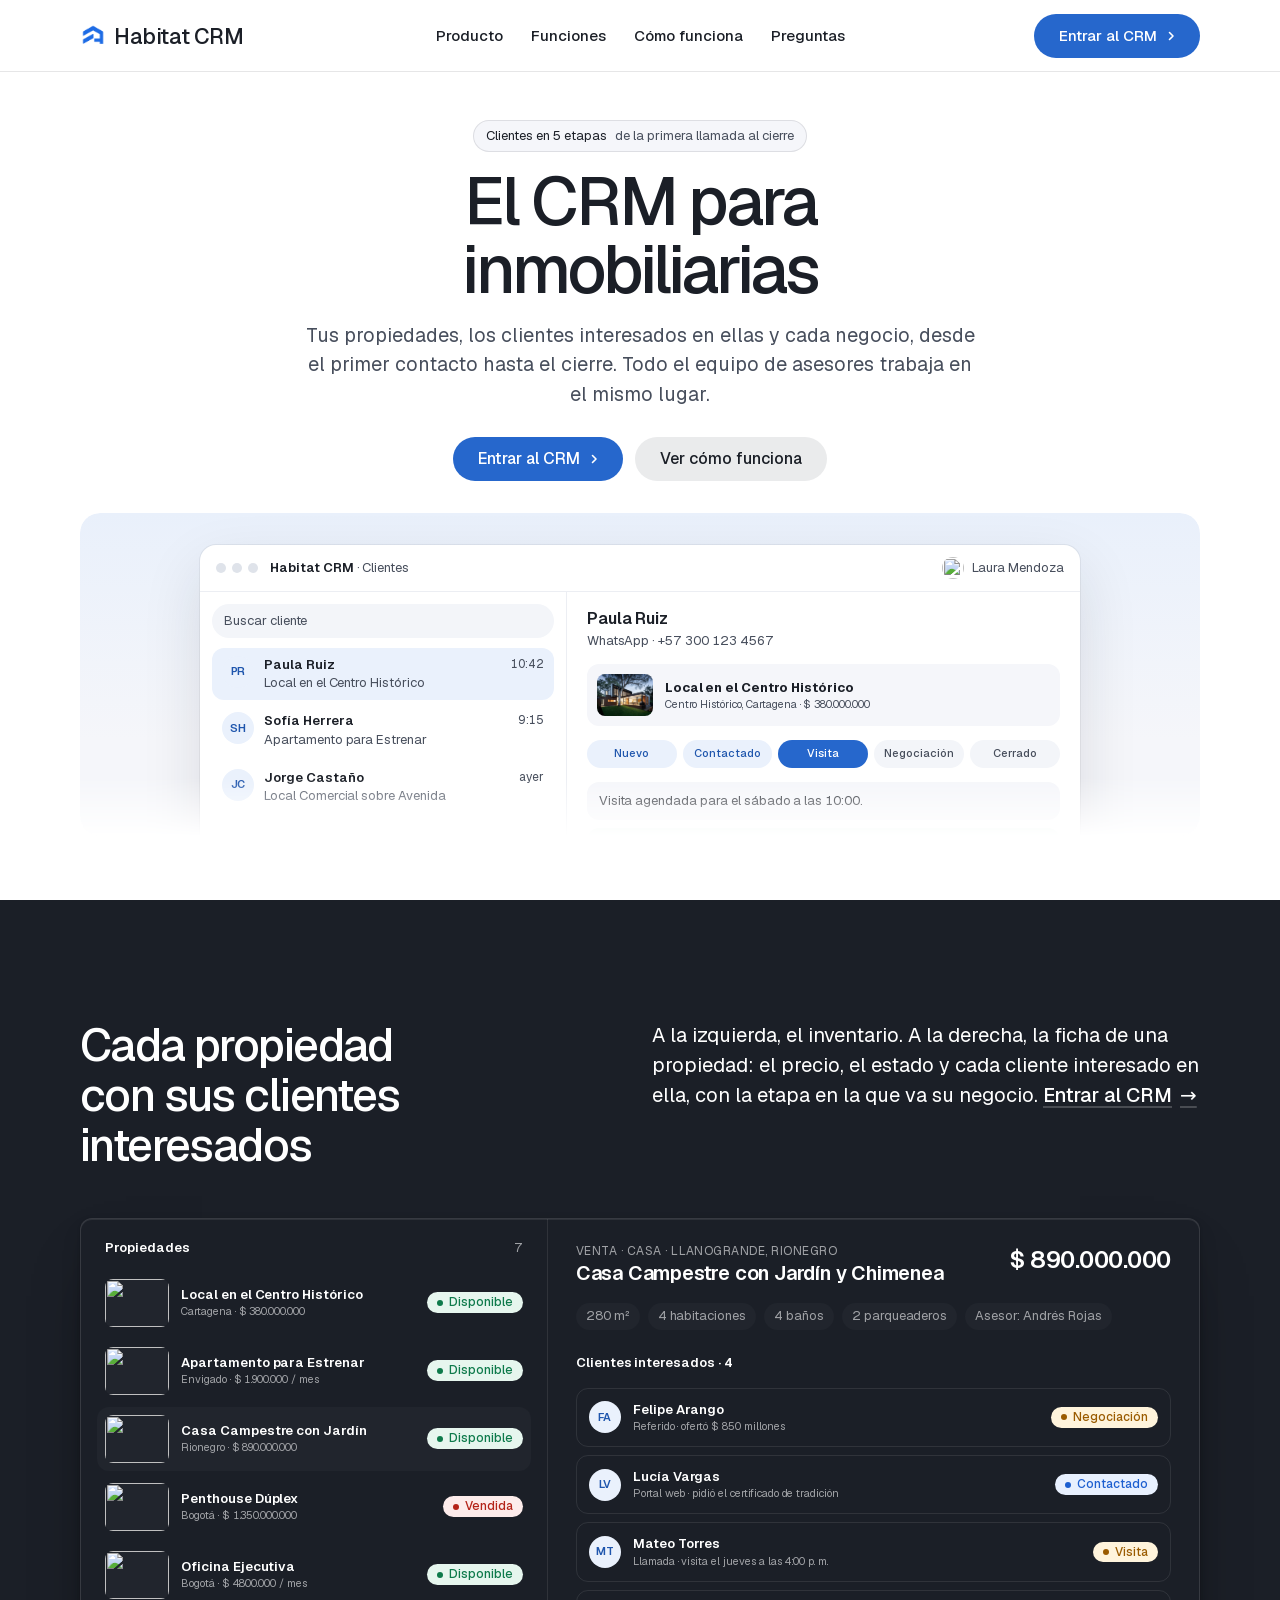
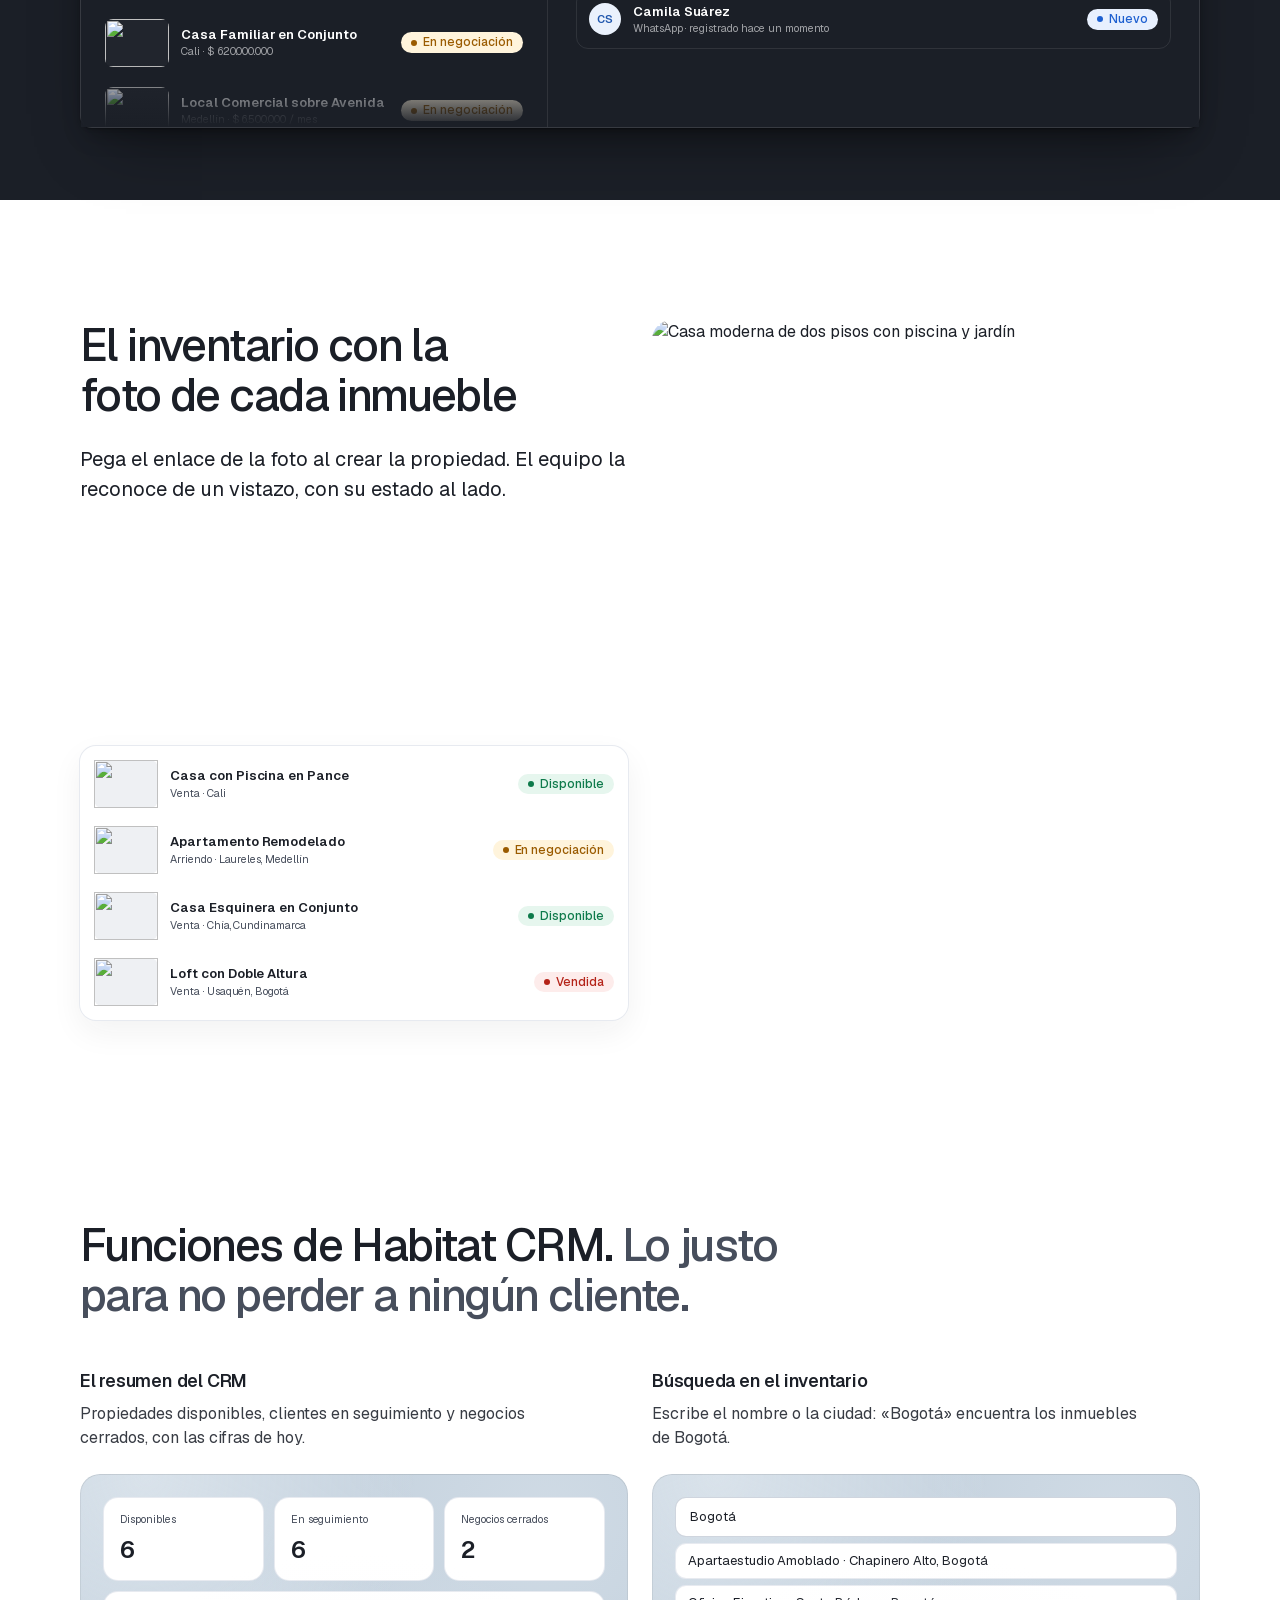
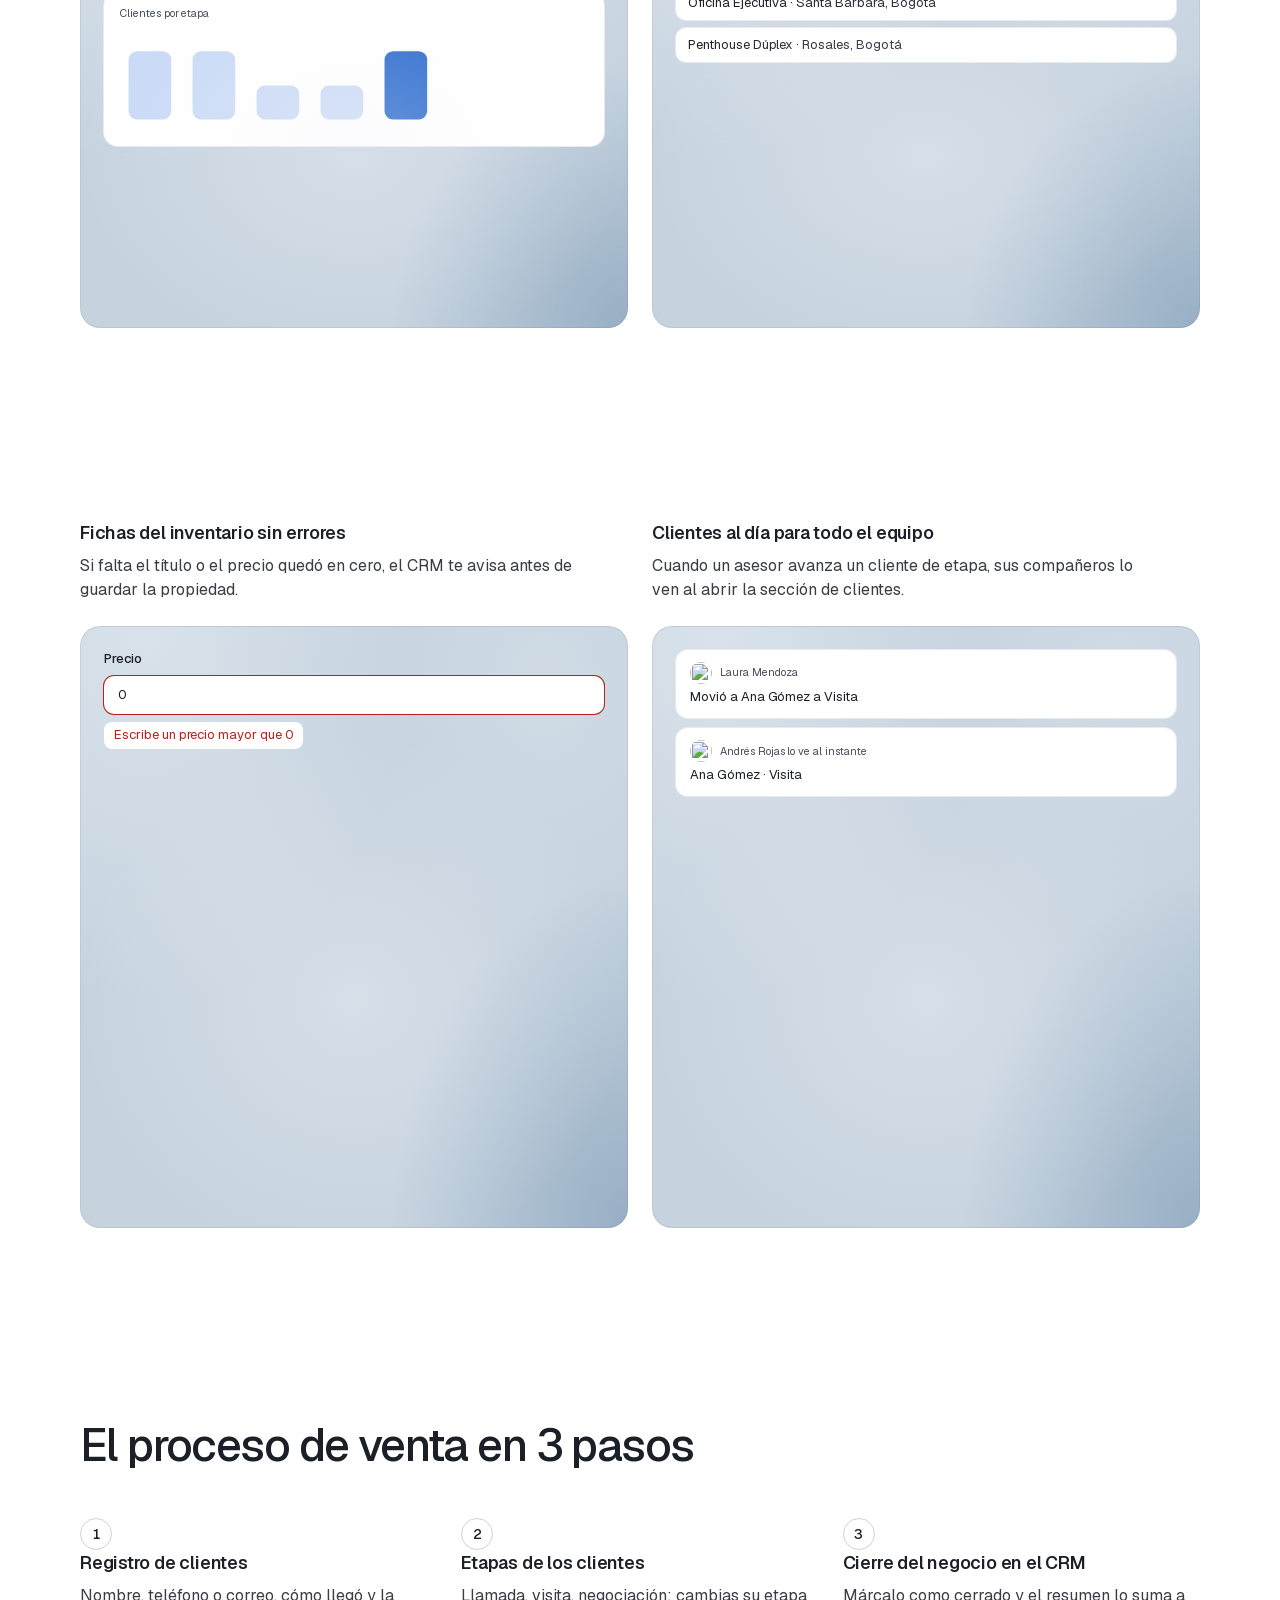
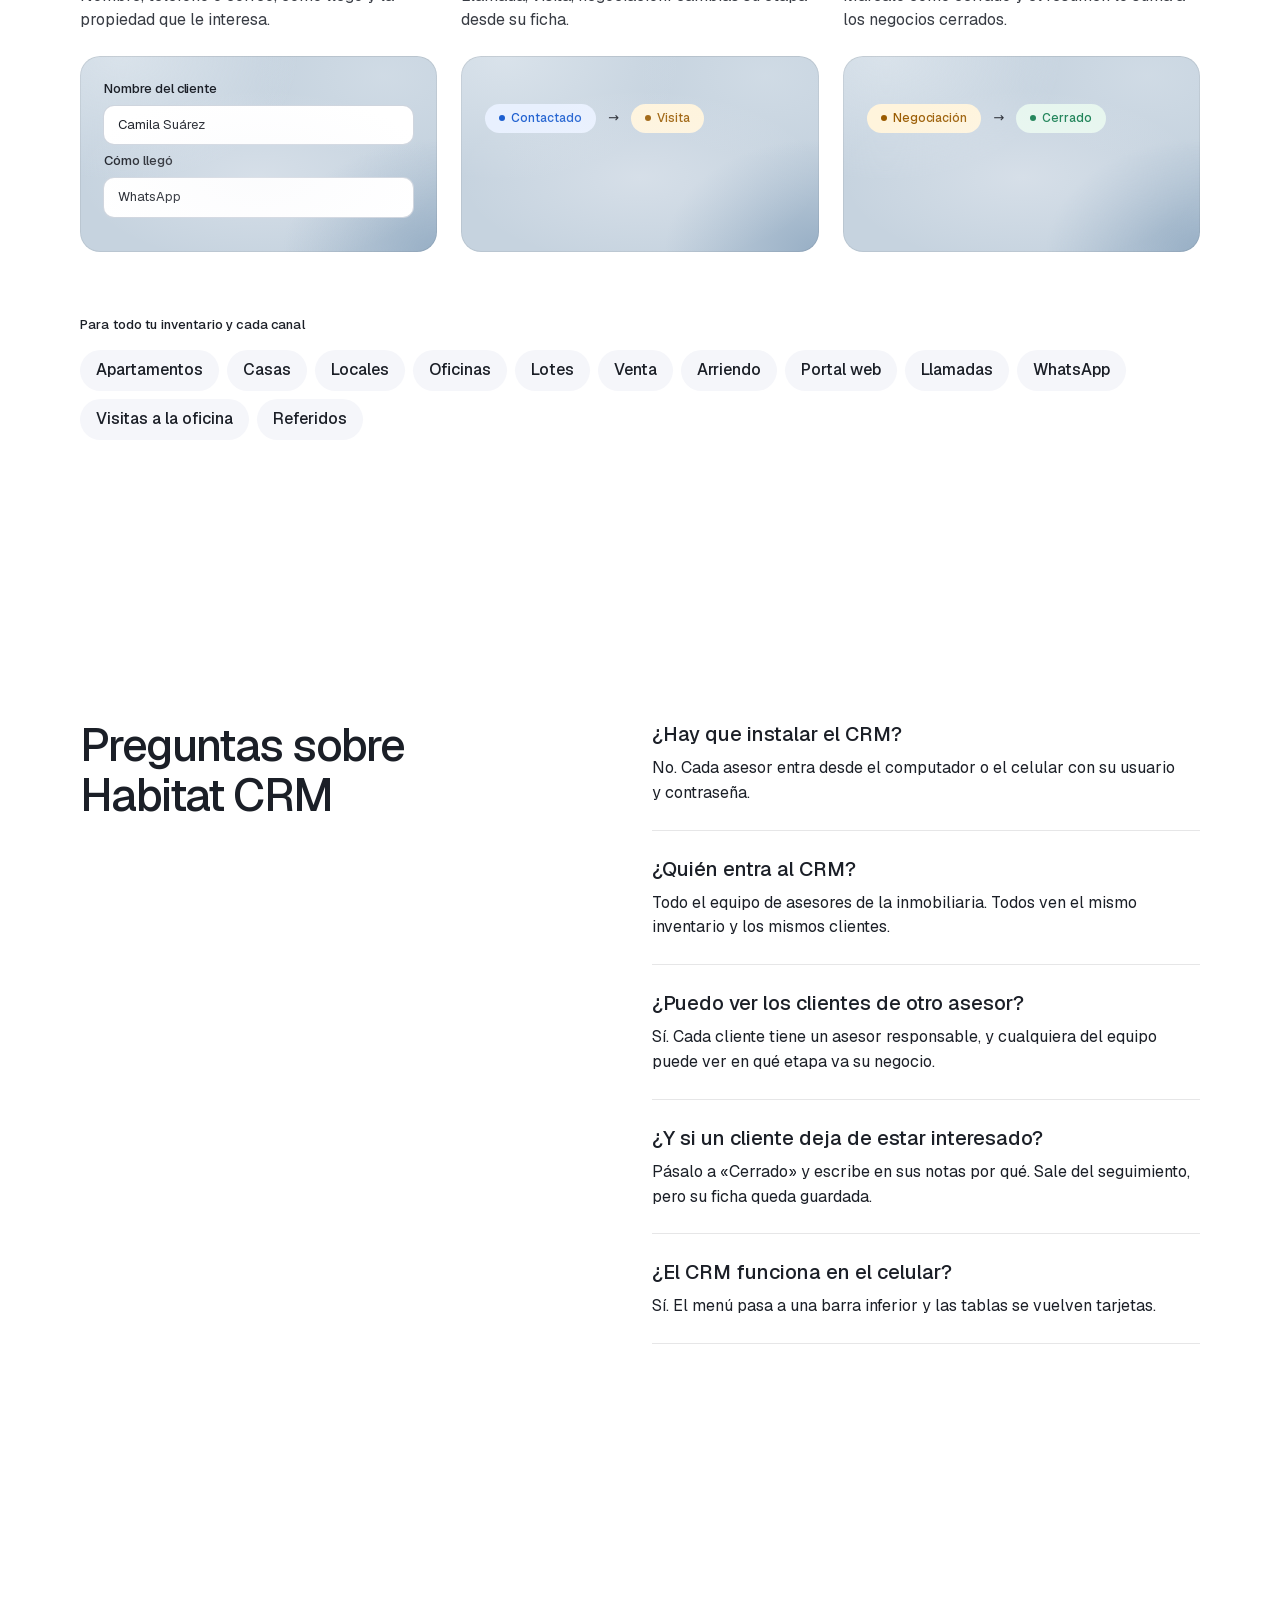
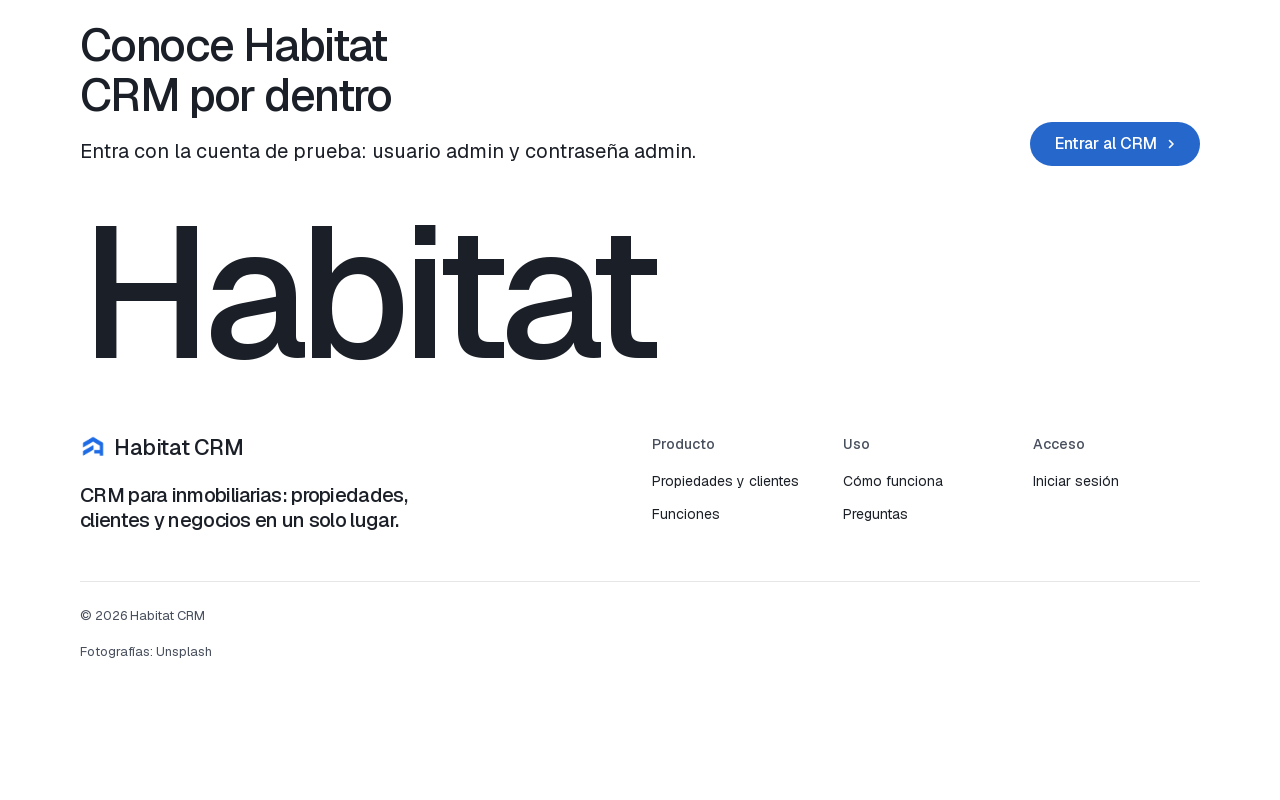
==== commit 90124a76: "Código simplificado: una sola estructura de datos (lista enlazada) - Solo quedan Nodo y ListaEnlazad" ====
--- a/index.html
+++ b/index.html
@@ -60,7 +60,7 @@
   <section class="hero hero--centred" aria-labelledby="hero-h">
     <div class="wrap"><div class="hero-text">
       <div class="hero__c">
-        <a class="pill" href="#como-funciona"><span>Clientes en 6 etapas</span><span class="muted">de la primera llamada al cierre</span></a>
+        <a class="pill" href="#como-funciona"><span>Clientes en 5 etapas</span><span class="muted">de la primera llamada al cierre</span></a>
         <h1 id="hero-h">El CRM para inmobiliarias</h1>
         <p class="hero__lead">Tus propiedades, los clientes interesados en ellas y cada negocio, desde el primer contacto hasta el cierre. Todo el equipo de asesores trabaja en el mismo lugar.</p>
         <div class="btn-row"><a class="btn btn--primary" href="resumen">Entrar al CRM</a><a class="btn btn--secondary" href="#como-funciona">Ver cómo funciona</a></div>
@@ -163,7 +163,7 @@
               <div class="bx-dash">
                 <div class="bx-kpi"><small>Disponibles</small><b>6</b></div>
                 <div class="bx-kpi"><small>En seguimiento</small><b>6</b></div>
-                <div class="bx-kpi"><small>Tasa de cierre</small><b>50 %</b></div>
+                <div class="bx-kpi"><small>Negocios cerrados</small><b>2</b></div>
                 <div class="bx-chart"><small>Clientes por etapa</small>
                   <svg viewBox="0 0 300 96" aria-hidden="true"><rect class="c-soft" x="8" y="20" width="40" height="64" rx="8"/><rect class="c-soft" x="68" y="20" width="40" height="64" rx="8"/><rect class="c-soft" x="128" y="52" width="40" height="32" rx="8"/><rect class="c-soft" x="188" y="52" width="40" height="32" rx="8"/><rect class="c-main" x="248" y="20" width="40" height="64" rx="8"/></svg>
                 </div>
@@ -172,9 +172,9 @@
           </article>
           <article class="card card--row card--open span-6">
             <h3>Búsqueda en el inventario</h3>
-            <p>Escribe el nombre o la ciudad, con o sin tildes: «bogota» encuentra los inmuebles de Bogotá.</p>
+            <p>Escribe el nombre o la ciudad: «Bogotá» encuentra los inmuebles de Bogotá.</p>
             <div class="panel"><div class="ui bx">
-              <div class="bx-search"><span class="bx-field">bogota</span><span class="bx-hit">Apartaestudio Amoblado · Chapinero Alto, Bogotá</span><span class="bx-hit">Oficina Ejecutiva · Santa Bárbara, Bogotá</span><span class="bx-hit">Penthouse Dúplex · Rosales, Bogotá</span></div>
+              <div class="bx-search"><span class="bx-field">Bogotá</span><span class="bx-hit">Apartaestudio Amoblado · Chapinero Alto, Bogotá</span><span class="bx-hit">Oficina Ejecutiva · Santa Bárbara, Bogotá</span><span class="bx-hit">Penthouse Dúplex · Rosales, Bogotá</span></div>
             </div></div>
           </article>
         </div>
@@ -182,9 +182,9 @@
       <div class="grid">
         <article class="card card--row card--open span-6">
           <h3>Fichas del inventario sin errores</h3>
-          <p>Si falta el título o el área quedó en cero, el CRM te avisa antes de guardar la propiedad.</p>
+          <p>Si falta el título o el precio quedó en cero, el CRM te avisa antes de guardar la propiedad.</p>
           <div class="panel"><div class="ui bx">
-            <div class="bx-form"><span class="bx-label">Área (m²)</span><span class="bx-field is-bad">0</span><span class="bx-err">El área debe ser mayor que 0</span></div>
+            <div class="bx-form"><span class="bx-label">Precio</span><span class="bx-field is-bad">0</span><span class="bx-err">Escribe un precio mayor que 0</span></div>
           </div></div>
         </article>
         <article class="card card--row card--open span-6">
@@ -211,14 +211,14 @@
         <article class="card card--row card--open span-4">
           <span class="step-num">2</span>
           <h3>Etapas de los clientes</h3>
-          <p>Llamada, visita, negociación: cambias su etapa desde su tarjeta.</p>
+          <p>Llamada, visita, negociación: cambias su etapa desde su ficha.</p>
           <div class="panel"><div class="ui bx"><div class="bx-stage"><span class="st st--info">Contactado</span><span class="bx-arrow">→</span><span class="st st--neg">Visita</span></div></div></div>
         </article>
         <article class="card card--row card--open span-4">
           <span class="step-num">3</span>
           <h3>Cierre del negocio en el CRM</h3>
-          <p>Márcalo como cerrado y el resumen lo suma a tu tasa de cierre.</p>
-          <div class="panel"><div class="ui bx"><div class="bx-stage"><span class="st st--neg">Negociación</span><span class="bx-arrow">→</span><span class="st st--ok">Negocio cerrado</span></div></div></div>
+          <p>Márcalo como cerrado y el resumen lo suma a los negocios cerrados.</p>
+          <div class="panel"><div class="ui bx"><div class="bx-stage"><span class="st st--neg">Negociación</span><span class="bx-arrow">→</span><span class="st st--ok">Cerrado</span></div></div></div>
         </article>
       </div>
       <div class="mq">
@@ -236,7 +236,7 @@
           <div class="faq__item"><h3>¿Hay que instalar el CRM?</h3><p>No. Cada asesor entra desde el computador o el celular con su usuario y contraseña.</p></div>
           <div class="faq__item"><h3>¿Quién entra al CRM?</h3><p>Todo el equipo de asesores de la inmobiliaria. Todos ven el mismo inventario y los mismos clientes.</p></div>
           <div class="faq__item"><h3>¿Puedo ver los clientes de otro asesor?</h3><p>Sí. Cada cliente tiene un asesor responsable, y cualquiera del equipo puede ver en qué etapa va su negocio.</p></div>
-          <div class="faq__item"><h3>¿Y si un cliente deja de estar interesado?</h3><p>Pásalo a «Descartado». Sale del seguimiento, pero su ficha y sus notas quedan guardadas.</p></div>
+          <div class="faq__item"><h3>¿Y si un cliente deja de estar interesado?</h3><p>Pásalo a «Cerrado» y escribe en sus notas por qué. Sale del seguimiento, pero su ficha queda guardada.</p></div>
           <div class="faq__item"><h3>¿El CRM funciona en el celular?</h3><p>Sí. El menú pasa a una barra inferior y las tablas se vuelven tarjetas.</p></div>
         </div>
       </div>
